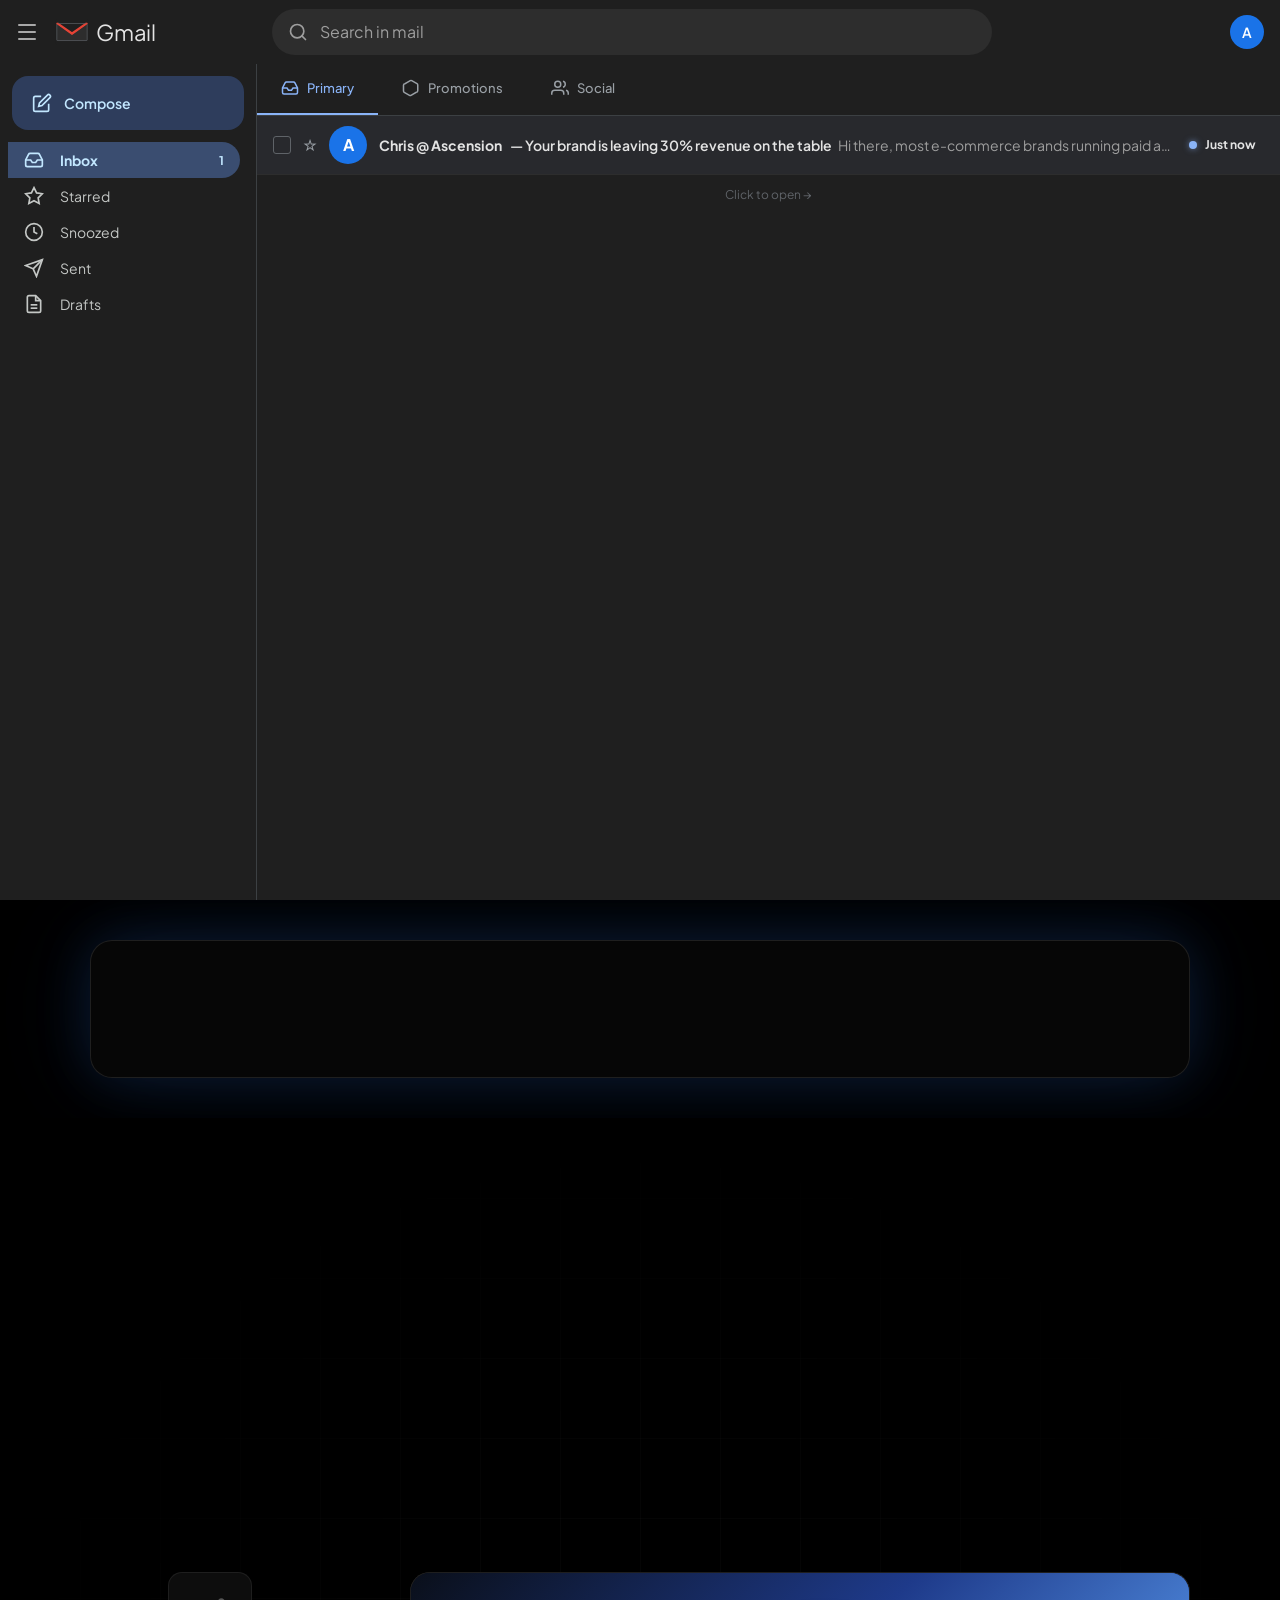
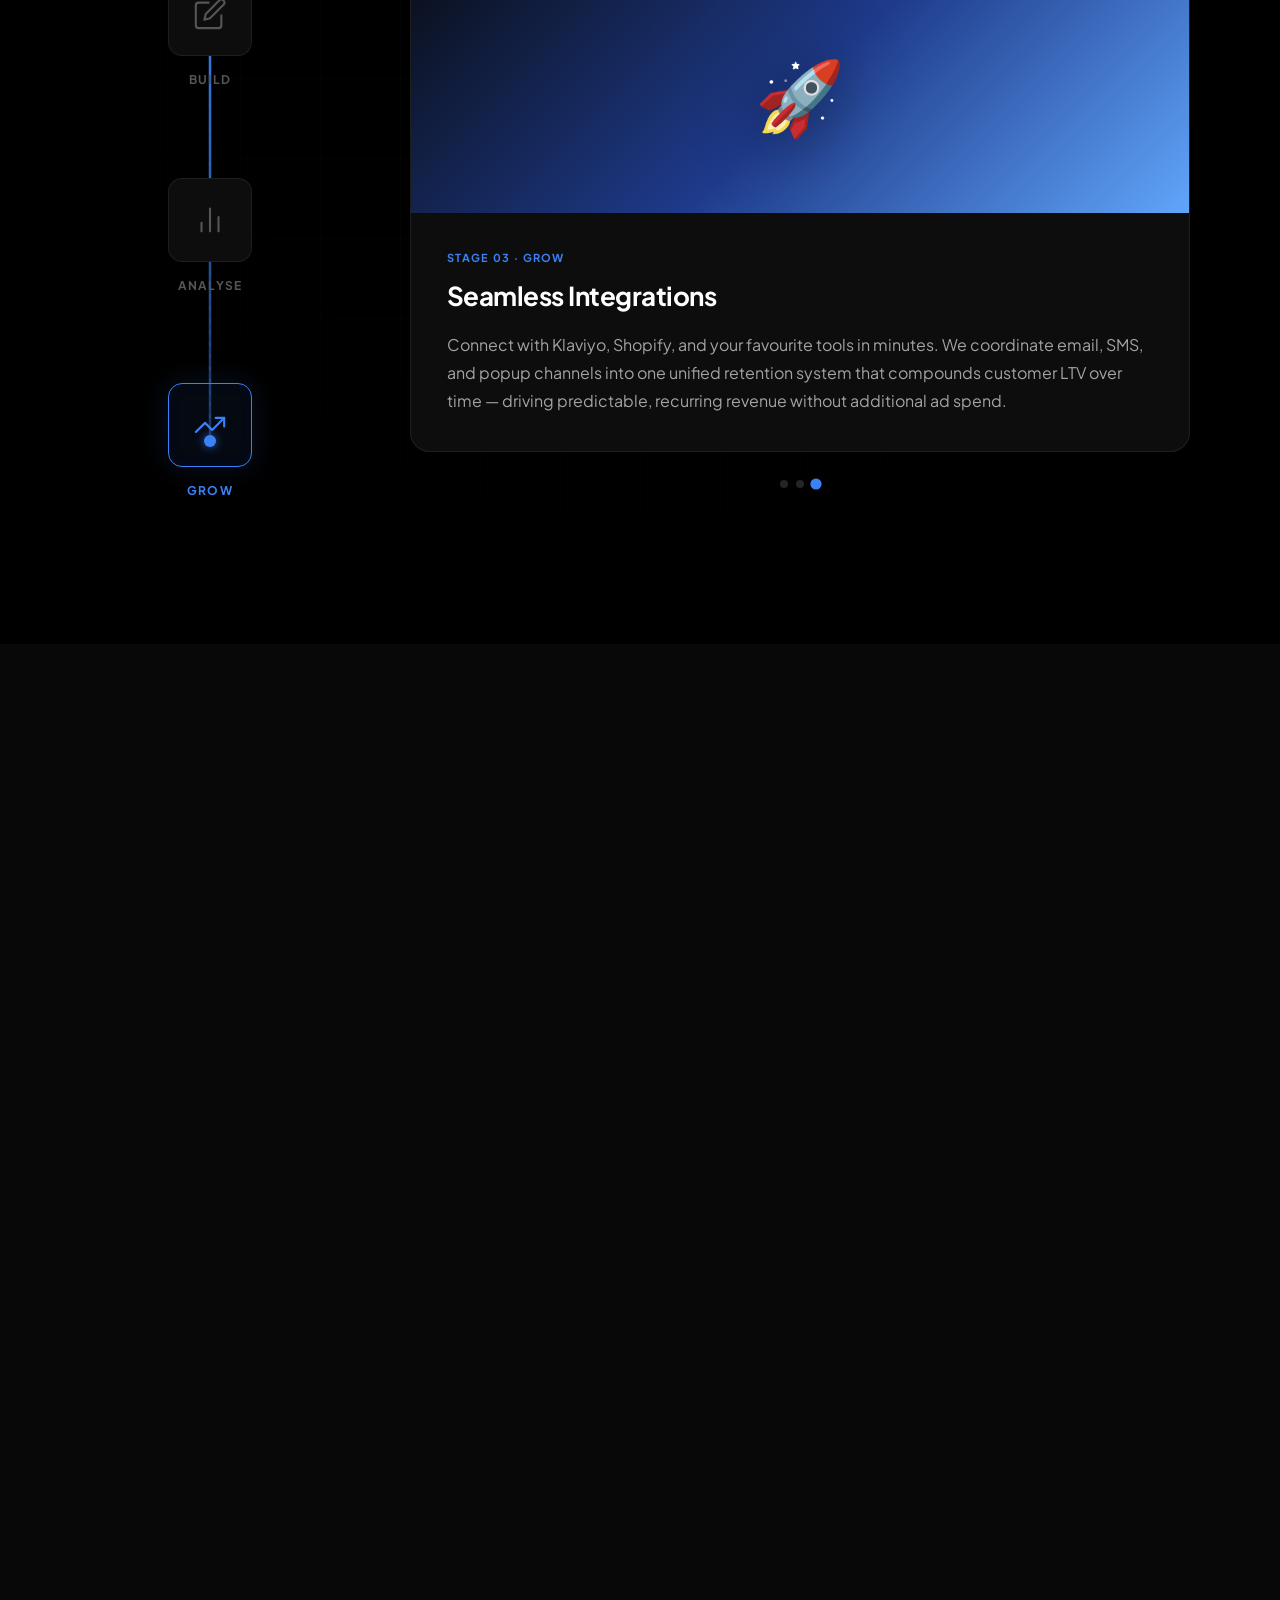
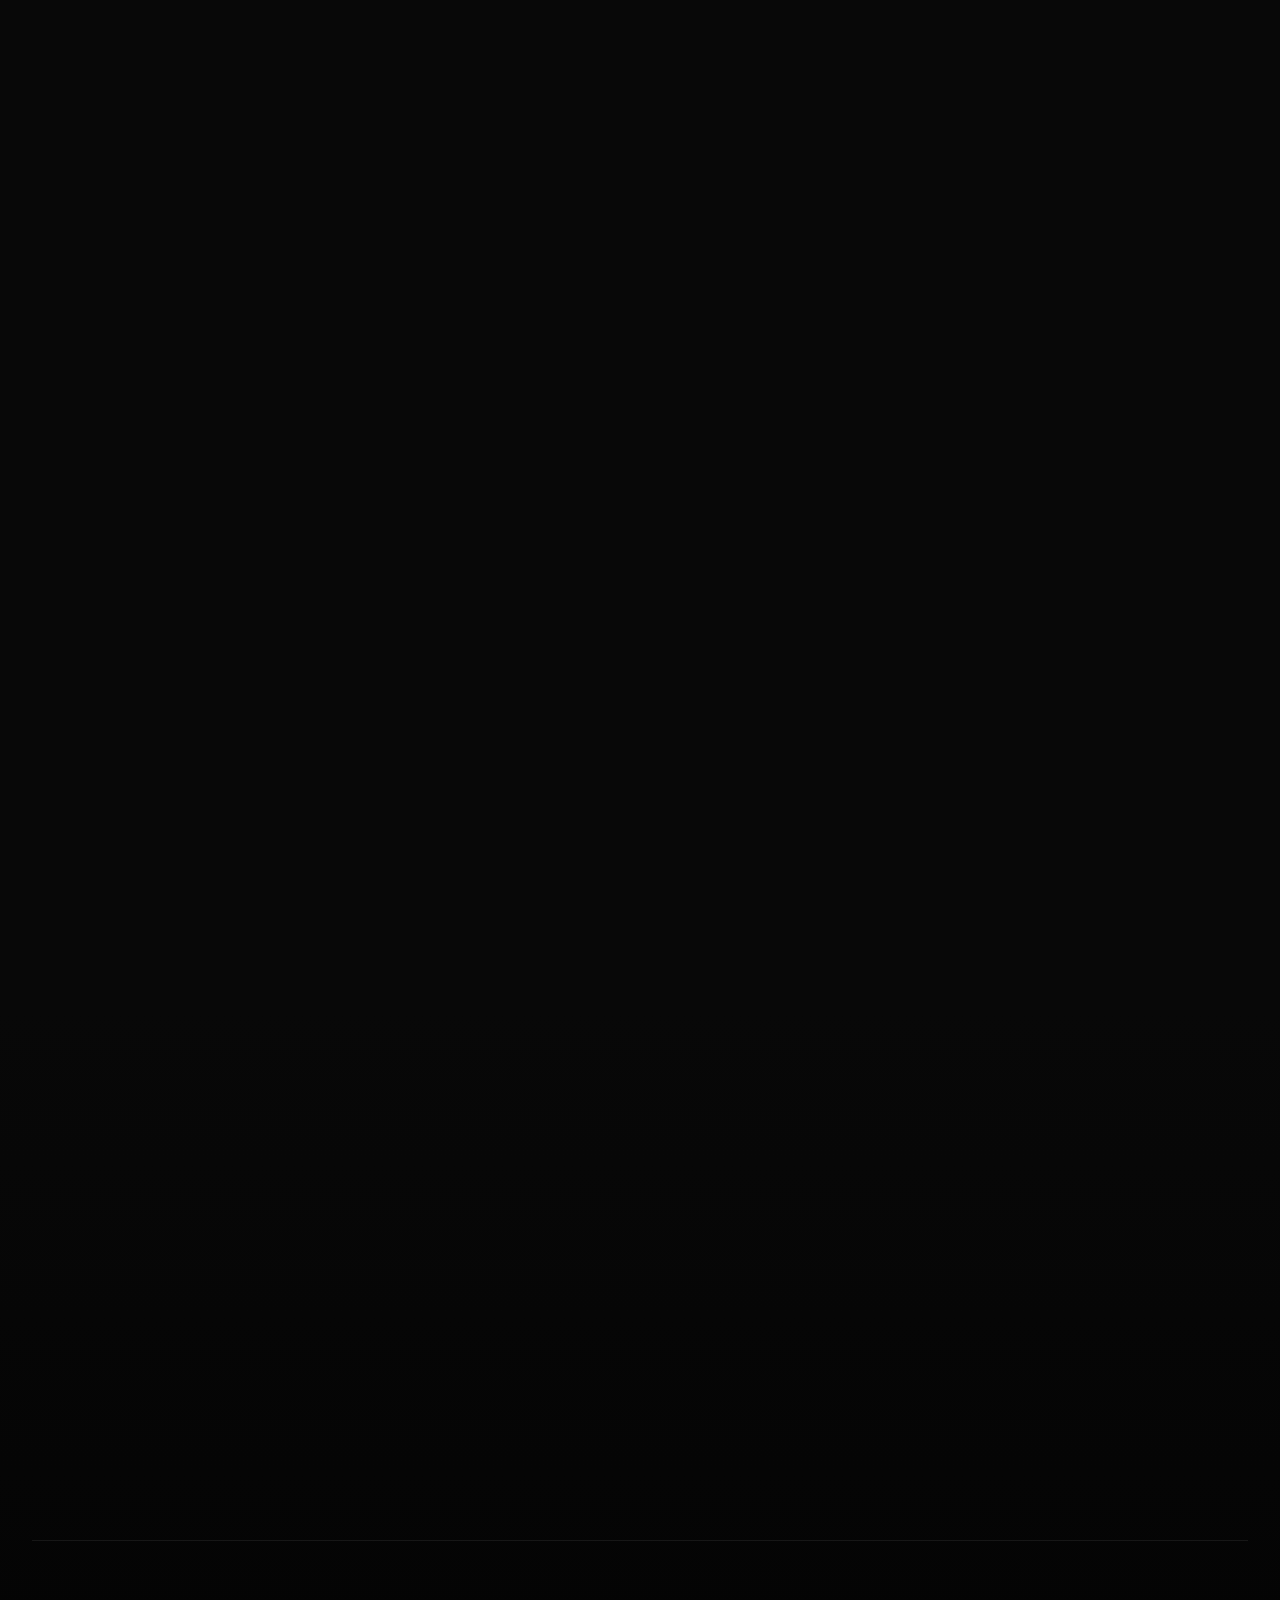
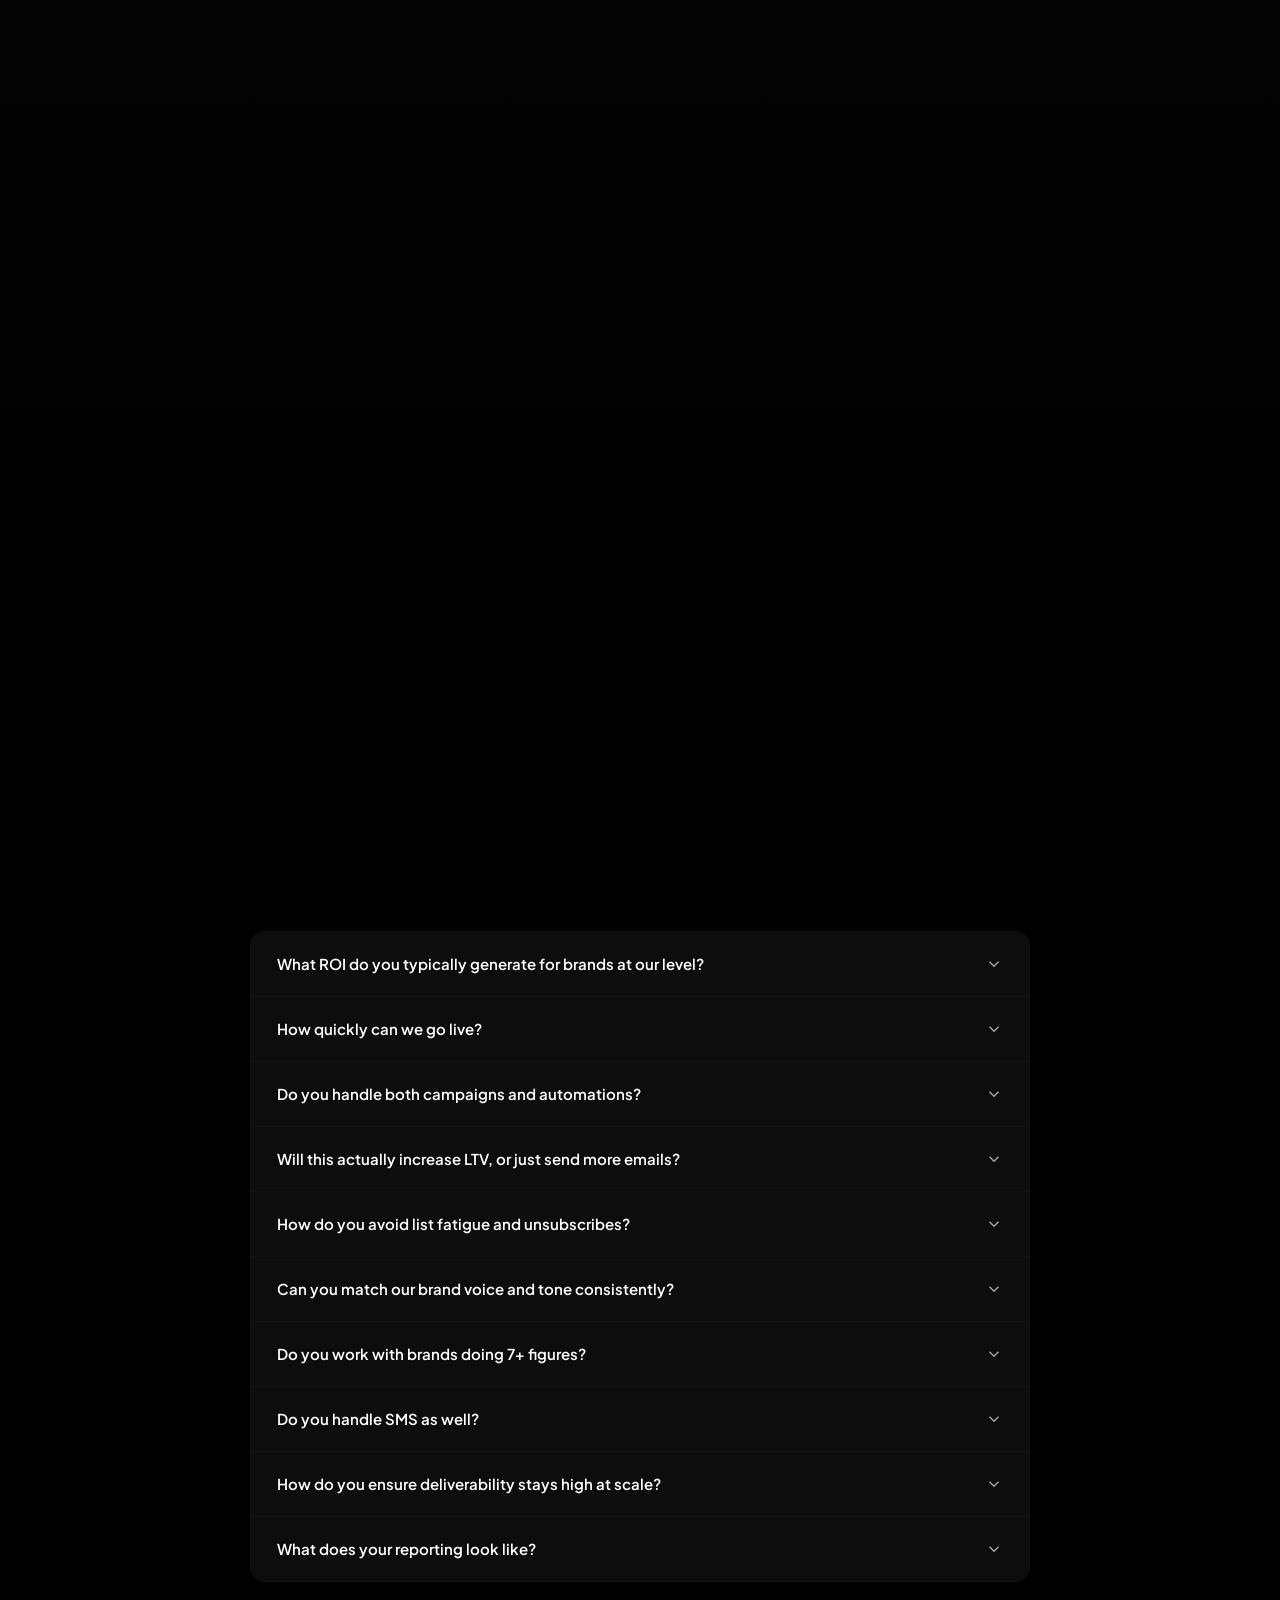
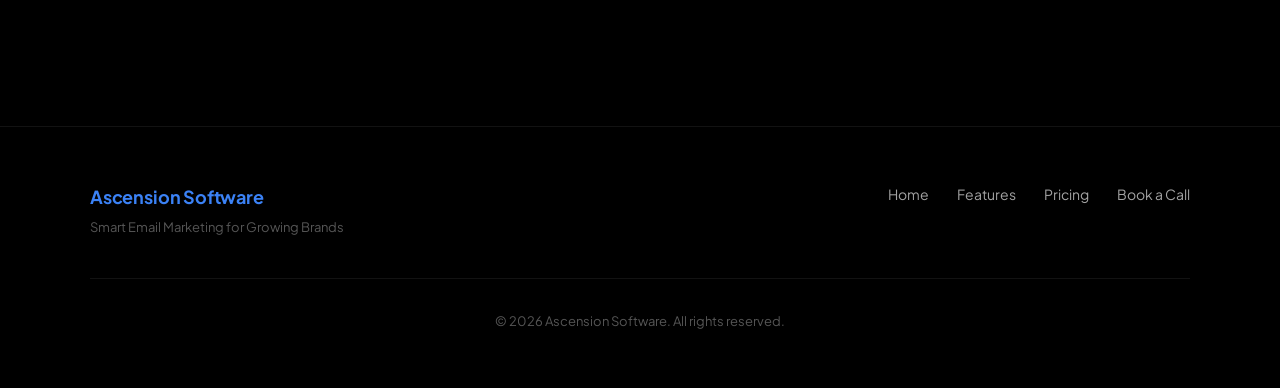
==== index.html @ 70321162 "Intial commit website 1" ====
<!DOCTYPE html>
<html lang="en">
<head>
  <meta charset="UTF-8">
  <meta name="viewport" content="width=device-width, initial-scale=1.0">
  <meta name="description" content="Ascension Software — We build, run, and drive results through custom email retention systems for growing e-commerce brands.">
  <title>Ascension Software | Email Marketing Agency</title>

  <!-- Fonts -->
  <link rel="preconnect" href="https://fonts.googleapis.com">
  <link rel="preconnect" href="https://fonts.gstatic.com" crossorigin>
  <link href="https://fonts.googleapis.com/css2?family=Plus+Jakarta+Sans:wght@400;500;600;700&display=swap" rel="stylesheet">

  <!-- Calendly widget CSS -->
  <link href="https://assets.calendly.com/assets/external/widget.css" rel="stylesheet">

  <!-- Site styles -->
  <link rel="stylesheet" href="styles.css">
</head>

<body>

  <!-- Full-page mouse tracer canvas -->
  <canvas id="tracer-canvas" aria-hidden="true"></canvas>

  <!-- Custom cursor dot -->
  <div class="cursor" id="custom-cursor" aria-hidden="true"></div>

  <!-- Blue flash overlay (outside intro so it persists as intro is removed) -->
  <div id="warp-flash" aria-hidden="true"></div>

  <!-- ============================================================
       INTRO SCREEN — Gmail Dark Mock
       ============================================================ -->
  <div id="intro-screen" role="presentation" aria-hidden="true">
    <div class="gmail-ui">

      <!-- Top bar -->
      <div class="gmail-top">
        <div class="gmail-top__left">
          <div class="gmail-hamburger" aria-hidden="true">
            <span></span><span></span><span></span>
          </div>
          <div class="gmail-logo">
            <!-- Gmail M envelope logo -->
            <svg class="gmail-logo__icon" viewBox="0 0 75 58" fill="none" aria-hidden="true">
              <rect width="75" height="58" rx="4" fill="#1f1f1f"/>
              <path d="M6 10L37.5 32L69 10" stroke="#EA4335" stroke-width="4" stroke-linecap="round"/>
              <rect x="4" y="10" width="67" height="38" rx="2" fill="none" stroke="#5f6368" stroke-width="1.5"/>
              <path d="M4 10L37.5 34L71 10" fill="none"/>
              <path d="M4 10L4 48H71V10L37.5 34L4 10Z" fill="#2d2d2d" stroke="#5f6368" stroke-width="1"/>
              <path d="M4 10L37.5 34L71 10" stroke="#EA4335" stroke-width="3" stroke-linecap="round" stroke-linejoin="round"/>
            </svg>
            <span class="gmail-logo__text">Gmail</span>
          </div>
        </div>

        <div class="gmail-search-bar" aria-hidden="true">
          <div class="gmail-search-bar__icon">
            <svg viewBox="0 0 24 24" aria-hidden="true">
              <circle cx="11" cy="11" r="8"/>
              <path d="m21 21-4.35-4.35"/>
            </svg>
          </div>
          <span class="gmail-search-bar__text">Search in mail</span>
        </div>

        <div class="gmail-top__right">
          <div class="gmail-top__avatar" aria-hidden="true">A</div>
        </div>
      </div>

      <!-- Body -->
      <div class="gmail-body">

        <!-- Sidebar -->
        <aside class="gmail-sidebar" aria-hidden="true">
          <button class="gmail-compose" tabindex="-1">
            <svg viewBox="0 0 24 24" fill="none" stroke="currentColor" stroke-width="2" aria-hidden="true">
              <path d="M11 4H4a2 2 0 0 0-2 2v14a2 2 0 0 0 2 2h14a2 2 0 0 0 2-2v-7"/>
              <path d="M18.5 2.5a2.121 2.121 0 0 1 3 3L12 15l-4 1 1-4z"/>
            </svg>
            Compose
          </button>
          <nav class="gmail-nav" aria-hidden="true">
            <a class="gmail-nav__link is-active" tabindex="-1">
              <svg viewBox="0 0 24 24" fill="none" stroke="currentColor" stroke-width="2" aria-hidden="true">
                <polyline points="22 12 16 12 14 15 10 15 8 12 2 12"/>
                <path d="M5.45 5.11L2 12v6a2 2 0 0 0 2 2h16a2 2 0 0 0 2-2v-6l-3.45-6.89A2 2 0 0 0 16.76 4H7.24a2 2 0 0 0-1.79 1.11z"/>
              </svg>
              Inbox
              <span class="gmail-nav__badge" id="gmail-badge"></span>
            </a>
            <a class="gmail-nav__link" tabindex="-1">
              <svg viewBox="0 0 24 24" fill="none" stroke="currentColor" stroke-width="2" aria-hidden="true">
                <polygon points="12 2 15.09 8.26 22 9.27 17 14.14 18.18 21.02 12 17.77 5.82 21.02 7 14.14 2 9.27 8.91 8.26 12 2"/>
              </svg>
              Starred
            </a>
            <a class="gmail-nav__link" tabindex="-1">
              <svg viewBox="0 0 24 24" fill="none" stroke="currentColor" stroke-width="2" aria-hidden="true">
                <circle cx="12" cy="12" r="10"/>
                <polyline points="12 6 12 12 16 14"/>
              </svg>
              Snoozed
            </a>
            <a class="gmail-nav__link" tabindex="-1">
              <svg viewBox="0 0 24 24" fill="none" stroke="currentColor" stroke-width="2" aria-hidden="true">
                <line x1="22" y1="2" x2="11" y2="13"/>
                <polygon points="22 2 15 22 11 13 2 9 22 2"/>
              </svg>
              Sent
            </a>
            <a class="gmail-nav__link" tabindex="-1">
              <svg viewBox="0 0 24 24" fill="none" stroke="currentColor" stroke-width="2" aria-hidden="true">
                <path d="M14 2H6a2 2 0 0 0-2 2v16a2 2 0 0 0 2 2h12a2 2 0 0 0 2-2V8z"/>
                <polyline points="14 2 14 8 20 8"/>
                <line x1="16" y1="13" x2="8" y2="13"/>
                <line x1="16" y1="17" x2="8" y2="17"/>
              </svg>
              Drafts
            </a>
          </nav>
        </aside>

        <!-- Main inbox area -->
        <div class="gmail-main">

          <!-- Tabs -->
          <div class="gmail-tab-bar" aria-hidden="true">
            <button class="gmail-tab-btn is-active" tabindex="-1">
              <svg viewBox="0 0 24 24" fill="none" stroke="currentColor" stroke-width="2" aria-hidden="true">
                <polyline points="22 12 16 12 14 15 10 15 8 12 2 12"/>
                <path d="M5.45 5.11L2 12v6a2 2 0 0 0 2 2h16a2 2 0 0 0 2-2v-6l-3.45-6.89A2 2 0 0 0 16.76 4H7.24a2 2 0 0 0-1.79 1.11z"/>
              </svg>
              <span>Primary</span>
            </button>
            <button class="gmail-tab-btn" tabindex="-1">
              <svg viewBox="0 0 24 24" fill="none" stroke="currentColor" stroke-width="2" aria-hidden="true">
                <path d="M21 16V8a2 2 0 0 0-1-1.73l-7-4a2 2 0 0 0-2 0l-7 4A2 2 0 0 0 2 8v8a2 2 0 0 0 1 1.73l7 4a2 2 0 0 0 2 0l7-4A2 2 0 0 0 21 16z"/>
              </svg>
              <span>Promotions</span>
            </button>
            <button class="gmail-tab-btn" tabindex="-1">
              <svg viewBox="0 0 24 24" fill="none" stroke="currentColor" stroke-width="2" aria-hidden="true">
                <path d="M17 21v-2a4 4 0 0 0-4-4H5a4 4 0 0 0-4 4v2"/>
                <circle cx="9" cy="7" r="4"/>
                <path d="M23 21v-2a4 4 0 0 0-3-3.87"/>
                <path d="M16 3.13a4 4 0 0 1 0 7.75"/>
              </svg>
              <span>Social</span>
            </button>
          </div>

          <!-- Inbox content -->
          <div class="gmail-inbox">

            <!-- Empty state (shown first) -->
            <div class="gmail-empty" id="gmail-empty" aria-live="polite">
              <svg class="gmail-empty__icon" viewBox="0 0 100 80" fill="none" aria-hidden="true">
                <rect x="8" y="22" width="84" height="52" rx="5" fill="#2d2d2d" stroke="#444" stroke-width="1.5"/>
                <path d="M8 30 L50 54 L92 30" stroke="#444" stroke-width="1.5"/>
                <circle cx="78" cy="18" r="14" fill="#1a3a6c"/>
                <path d="M72 18 L77 23 L86 12" stroke="#60a5fa" stroke-width="2.5" stroke-linecap="round" stroke-linejoin="round"/>
              </svg>
              <p class="gmail-empty__title">Your Primary tab is empty</p>
              <p class="gmail-empty__sub">Emails will appear here as they arrive.</p>
            </div>

            <!-- Email rows injected by JS -->
            <div class="gmail-email-list" id="gmail-email-list"></div>

          </div>
        </div>
      </div>
    </div>

    <!-- Warp streaks canvas (inside intro, z-indexed above Gmail UI) -->
    <canvas id="warp-canvas" aria-hidden="true"></canvas>
  </div>

  <!-- ============================================================
       HEADER
       ============================================================ -->
  <header class="site-header" id="site-header">
    <a href="#hero" class="site-header__logo" aria-label="Ascension Software — home">
      Ascension Software
    </a>

    <nav class="site-header__nav" aria-label="Primary navigation">
      <a class="site-header__link" href="#hero">Home</a>
      <a class="site-header__link" href="#features">Features</a>
      <a class="site-header__link" href="#pricing">Pricing</a>
      <a class="site-header__link" href="#contact">Contact</a>
    </nav>

    <a class="btn btn--primary site-header__cta" href="#book">Book a Call</a>

    <button
      class="site-header__burger"
      id="menu-toggle"
      aria-label="Toggle navigation menu"
      aria-expanded="false"
      aria-controls="mobile-nav"
    >
      <span></span>
      <span></span>
      <span></span>
    </button>
  </header>

  <!-- Mobile navigation drawer -->
  <nav class="mobile-nav" id="mobile-nav" aria-hidden="true" aria-label="Mobile navigation">
    <a class="mobile-nav__link" href="#hero">Home</a>
    <a class="mobile-nav__link" href="#features">Features</a>
    <a class="mobile-nav__link" href="#pricing">Pricing</a>
    <a class="mobile-nav__link" href="#contact">Contact</a>
    <a class="btn btn--primary" href="#book" style="text-align:center;">Book a Call</a>
  </nav>

  <main>

    <!-- ============================================================
         HERO
         ============================================================ -->
    <section class="hero" id="hero">

      <!-- Orbital rings background -->
      <div class="hero-rings" aria-hidden="true">
        <div class="hr hr-1"><span class="hr-dot"></span><span class="hr-dot hr-dot--b"></span></div>
        <div class="hr hr-2"><span class="hr-dot"></span></div>
        <div class="hr hr-3"><span class="hr-dot"></span><span class="hr-dot hr-dot--b"></span><span class="hr-dot hr-dot--c"></span></div>
        <div class="hr hr-4"><span class="hr-dot hr-dot--b"></span></div>
        <div class="hr hr-5"></div>
        <div class="hr hr-6"></div>
        <div class="hr-pulse"></div>
      </div>

      <div class="hero__content reveal">

        <!-- Social proof row -->
        <div class="hero__subhead-row">
          <div class="hero__stars" aria-label="5 stars">★★★★★</div>
          <p class="hero__quote">"The next generation of email retention systems."</p>
        </div>

        <!-- Headline -->
        <h1 class="hero__title">
          Scale Your Email Marketing
          <br>
          <span class="hero__accent">To New Heights</span>
        </h1>

        <!-- Subtext -->
        <p class="hero__body">
          We build, run, and drive results through custom built retention systems —
          designed for brands serious about compounding growth.
        </p>

        <!-- Stat chips -->
        <div class="hero__chips">
          <div class="hero__chip">20+ Brands Served</div>
          <div class="hero__chip">11.2x Avg. ROI</div>
          <div class="hero__chip">30% Avg. Revenue Lift</div>
        </div>

        <!-- CTAs -->
        <div class="hero__actions">
          <a class="btn btn--primary" href="#book">Book a Free Call</a>
          <a class="btn btn--ghost" href="#pricing">Explore Pricing</a>
        </div>

      </div>
    </section>

    <!-- ============================================================
         STATS BANNER
         ============================================================ -->
    <section class="stats-banner" aria-label="Key statistics">
      <div class="stats-banner__inner">

        <div class="stats-banner__item reveal" data-delay="1">
          <span class="stats-banner__value">$2M+</span>
          <span class="stats-banner__label">Revenue Generated</span>
        </div>

        <div class="stats-banner__item reveal" data-delay="2">
          <span class="stats-banner__value">20+</span>
          <span class="stats-banner__label">E-commerce Brands</span>
        </div>

        <div class="stats-banner__item reveal" data-delay="3">
          <span class="stats-banner__value">30%</span>
          <span class="stats-banner__label">Avg. Revenue Lift</span>
        </div>

        <div class="stats-banner__item reveal" data-delay="4">
          <span class="stats-banner__value">14 Days</span>
          <span class="stats-banner__label">To Go Live</span>
        </div>

      </div>
    </section>

    <!-- ============================================================
         3-STAGE SYSTEM
         ============================================================ -->
    <section class="flow-visual" id="features">
      <!-- Subtle bg grid -->
      <div class="flow-visual__bg-grid" aria-hidden="true"></div>

      <!-- Section header -->
      <div class="flow-visual__header reveal">
        <p class="eyebrow">How It Works</p>
        <h2 class="section-title">Our 3-Stage Retention System</h2>
        <p class="section-sub">
          A complete, done-for-you retention engine — built, managed, and optimised
          specifically for your brand.
        </p>
      </div>

      <!-- Main layout: animation column + detail cards -->
      <div class="flow-visual__layout">

        <!-- Left: boxes connected by canvas line -->
        <div class="flow-visual__animation" id="flow-animation">
          <canvas id="flow-canvas" aria-hidden="true"></canvas>

          <div class="flow-visual__boxes">

            <div class="component-box is-active" id="flow-box-0" data-stage="0" role="button" tabindex="0" aria-label="Stage 1: Build">
              <div class="component-box__icon">
                <!-- Automated / pencil icon -->
                <svg viewBox="0 0 24 24" fill="none" stroke="currentColor" stroke-linecap="round" stroke-linejoin="round" aria-hidden="true">
                  <path d="M11 4H4a2 2 0 0 0-2 2v14a2 2 0 0 0 2 2h14a2 2 0 0 0 2-2v-7"/>
                  <path d="M18.5 2.5a2.121 2.121 0 0 1 3 3L12 15l-4 1 1-4 9.5-9.5z"/>
                </svg>
              </div>
              <div class="component-box__label">Build</div>
            </div>

            <div class="component-box" id="flow-box-1" data-stage="1" role="button" tabindex="0" aria-label="Stage 2: Analyse">
              <div class="component-box__icon">
                <!-- Analytics / bar chart icon -->
                <svg viewBox="0 0 24 24" fill="none" stroke="currentColor" stroke-linecap="round" stroke-linejoin="round" aria-hidden="true">
                  <line x1="18" y1="20" x2="18" y2="10"/>
                  <line x1="12" y1="20" x2="12" y2="4"/>
                  <line x1="6"  y1="20" x2="6"  y2="14"/>
                  <rect x="4" y="2" width="16" height="20" rx="0" opacity="0"/>
                </svg>
              </div>
              <div class="component-box__label">Analyse</div>
            </div>

            <div class="component-box" id="flow-box-2" data-stage="2" role="button" tabindex="0" aria-label="Stage 3: Grow">
              <div class="component-box__icon">
                <!-- Growth / trending up icon -->
                <svg viewBox="0 0 24 24" fill="none" stroke="currentColor" stroke-linecap="round" stroke-linejoin="round" aria-hidden="true">
                  <polyline points="22 7 13.5 15.5 8.5 10.5 2 17"/>
                  <polyline points="16 7 22 7 22 13"/>
                </svg>
              </div>
              <div class="component-box__label">Grow</div>
            </div>

          </div>
        </div>

        <!-- Right: detail cards -->
        <div class="flow-detail-list" id="flow-detail-list">

          <!-- Stage 01 — Automated Campaigns -->
          <article
            class="flow-detail-card flow-detail-card--0 is-active"
            data-stage="0"
            aria-label="Stage 01: Build — Automated Campaigns"
          >
            <div class="flow-detail-card__cover" style="background: linear-gradient(135deg, #060d1f 0%, #1e40af 50%, #3b82f6 100%);">
              <div class="flow-detail-card__icon-large" aria-hidden="true">⏰</div>
            </div>
            <div class="flow-detail-card__meta">
              <p class="flow-detail-card__subtitle">Stage 01 · Build</p>
              <h3 class="flow-detail-card__title">Automated Campaigns</h3>
              <p class="flow-detail-card__body">
                Save time with smart scheduling and personalised email flows. We build your
                complete retention engine from the ground up — welcome sequences, abandoned
                cart, post-purchase, win-back, and more — all tailored to your brand and
                your customers' behaviour.
              </p>
            </div>
          </article>

          <!-- Stage 02 — Real-Time Analytics -->
          <article
            class="flow-detail-card flow-detail-card--1"
            data-stage="1"
            aria-label="Stage 02: Analyse — Real-Time Analytics"
          >
            <div class="flow-detail-card__cover" style="background: linear-gradient(135deg, #0a0f20 0%, #3b82f6 100%);">
              <div class="flow-detail-card__icon-large" aria-hidden="true">📊</div>
            </div>
            <div class="flow-detail-card__meta">
              <p class="flow-detail-card__subtitle">Stage 02 · Analyse</p>
              <h3 class="flow-detail-card__title">Real-Time Analytics</h3>
              <p class="flow-detail-card__body">
                Track performance instantly and make data-driven decisions. Our advanced
                reporting surfaces cohort lift, campaign vs. flow revenue split, revenue
                per recipient, and deliverability health — so you always know exactly
                what's working and why.
              </p>
            </div>
          </article>

          <!-- Stage 03 — Seamless Integrations -->
          <article
            class="flow-detail-card flow-detail-card--2"
            data-stage="2"
            aria-label="Stage 03: Grow — Seamless Integrations"
          >
            <div class="flow-detail-card__cover" style="background: linear-gradient(135deg, #0a0f1a 0%, #1e3a8a 50%, #60a5fa 100%);">
              <div class="flow-detail-card__icon-large" aria-hidden="true">🚀</div>
            </div>
            <div class="flow-detail-card__meta">
              <p class="flow-detail-card__subtitle">Stage 03 · Grow</p>
              <h3 class="flow-detail-card__title">Seamless Integrations</h3>
              <p class="flow-detail-card__body">
                Connect with Klaviyo, Shopify, and your favourite tools in minutes. We
                coordinate email, SMS, and popup channels into one unified retention system
                that compounds customer LTV over time — driving predictable, recurring
                revenue without additional ad spend.
              </p>
            </div>
          </article>

          <!-- Stage nav dots -->
          <div class="flow-stage-dots" role="tablist" aria-label="Stage navigation">
            <button class="flow-stage-dot is-active" data-stage="0" role="tab" aria-label="Go to Stage 1: Build" aria-selected="true"></button>
            <button class="flow-stage-dot"           data-stage="1" role="tab" aria-label="Go to Stage 2: Analyse" aria-selected="false"></button>
            <button class="flow-stage-dot"           data-stage="2" role="tab" aria-label="Go to Stage 3: Grow" aria-selected="false"></button>
          </div>

        </div>
      </div>
    </section>

    <!-- ============================================================
         PRICING
         ============================================================ -->
    <section class="pricing-section" id="pricing">

      <div class="pricing-section__header reveal">
        <p class="eyebrow">Pricing Plans</p>
        <h2 class="section-title">Choose Your Growth Path</h2>
        <p class="section-sub">Scalable retention solutions designed for brands at every stage</p>
      </div>

      <div class="pricing-table">

        <!-- ---- CORE ---- -->
        <div class="pricing-card reveal" data-delay="1">
          <h3 class="plan-name">Ascension Core</h3>
          <p class="plan-desc">Perfect for small businesses getting started with email marketing</p>

          <div class="plan-price">
            <div class="plan-price__context">For brands over:</div>
            <div class="plan-price__value">$20k<span class="plan-price__period">/month</span></div>
          </div>

          <ul class="feature-list">
            <li><span class="feature-name">Active Flows</span>        <span class="feature-value feature-value--yes">4</span></li>
            <li><span class="feature-name">Campaigns</span>           <span class="feature-value">8 p/m</span></li>
            <li><span class="feature-name">Segmentation</span>        <span class="feature-value">Basic</span></li>
            <li><span class="feature-name">A/B Testing</span>         <span class="feature-value feature-value--no">✕</span></li>
            <li><span class="feature-name">Reporting</span>           <span class="feature-value">Standard</span></li>
            <li><span class="feature-name">Strategy</span>            <span class="feature-value">Monthly</span></li>
            <li><span class="feature-name">Popup Testing</span>       <span class="feature-value">1 active</span></li>
            <li><span class="feature-name">SMS</span>                 <span class="feature-value feature-value--no">✕</span></li>
            <li><span class="feature-name">Performance Guarantee</span><span class="feature-value feature-value--no">✕</span></li>
          </ul>

          <a class="cta-button" href="#book">Book a Call</a>
        </div>

        <!-- ---- SCALE (featured) ---- -->
        <div class="pricing-card pricing-card--featured reveal" data-delay="2">
          <div class="pricing-card__badge">MOST POPULAR</div>
          <h3 class="plan-name">Ascension Scale</h3>
          <p class="plan-desc">Advanced features for growing businesses ready to scale</p>

          <div class="plan-price">
            <div class="plan-price__context">For brands over:</div>
            <div class="plan-price__value">$50k<span class="plan-price__period">/month</span></div>
          </div>

          <ul class="feature-list">
            <li><span class="feature-name">Active Flows</span>        <span class="feature-value feature-value--yes">8</span></li>
            <li><span class="feature-name">Campaigns</span>           <span class="feature-value">12 p/m</span></li>
            <li><span class="feature-name">Segmentation</span>        <span class="feature-value">Advanced</span></li>
            <li><span class="feature-name">A/B Testing</span>         <span class="feature-value feature-value--yes">✓</span></li>
            <li><span class="feature-name">Reporting</span>           <span class="feature-value">Advanced</span></li>
            <li><span class="feature-name">Strategy</span>            <span class="feature-value">Bi-weekly</span></li>
            <li><span class="feature-name">Popup Testing</span>       <span class="feature-value">3 active</span></li>
            <li><span class="feature-name">SMS</span>                 <span class="feature-value feature-value--yes">✓</span></li>
            <li><span class="feature-name">Performance Guarantee</span><span class="feature-value feature-value--yes">✓</span></li>
          </ul>

          <a class="cta-button" href="#book">Book a Call</a>
        </div>

        <!-- ---- ELITE ---- -->
        <div class="pricing-card reveal" data-delay="3">
          <h3 class="plan-name">Ascension Elite</h3>
          <p class="plan-desc">Enterprise solution with custom features and dedicated support</p>

          <div class="plan-price">
            <div class="plan-price__context">For brands over:</div>
            <div class="plan-price__value">$200k<span class="plan-price__period">/month</span></div>
          </div>

          <ul class="feature-list">
            <li><span class="feature-name">Active Flows</span>        <span class="feature-value feature-value--yes">Unlimited</span></li>
            <li><span class="feature-name">Campaigns</span>           <span class="feature-value">Unlimited</span></li>
            <li><span class="feature-name">Segmentation</span>        <span class="feature-value">Custom</span></li>
            <li><span class="feature-name">A/B Testing</span>         <span class="feature-value feature-value--yes">✓</span></li>
            <li><span class="feature-name">Reporting</span>           <span class="feature-value">Custom</span></li>
            <li><span class="feature-name">Strategy</span>            <span class="feature-value">Weekly</span></li>
            <li><span class="feature-name">Popup Testing</span>       <span class="feature-value feature-value--yes">Unlimited</span></li>
            <li><span class="feature-name">SMS</span>                 <span class="feature-value feature-value--yes">✓</span></li>
            <li><span class="feature-name">Performance Guarantee</span><span class="feature-value feature-value--yes">✓</span></li>
          </ul>

          <a class="cta-button cta-button--ghost" href="#book">Book a Call</a>
        </div>

      </div>
    </section>

    <!-- ============================================================
         RESULTS
         ============================================================ -->
    <section class="results" id="results">
      <div class="results__inner">

        <div class="results__copy reveal">
          <p class="eyebrow">Results</p>
          <h2 class="section-title">30%+ avg. revenue driven by our systems</h2>
          <p class="results__body">
            Ascension builds retention engines that compound LTV — no extra paid spend
            required. We track contribution by cohort, campaign, and channel to prove lift
            and keep your monthly revenue predictable and growing.
          </p>
        </div>

        <div class="results__stats">
          <div class="results__stat reveal" data-delay="1">
            <div class="results__stat-value">11.2x</div>
            <div class="results__stat-label">Average client ROI</div>
          </div>
          <div class="results__stat reveal" data-delay="2">
            <div class="results__stat-value">30%+</div>
            <div class="results__stat-label">Avg. retention revenue contribution</div>
          </div>
          <div class="results__stat reveal" data-delay="3">
            <div class="results__stat-value">90 days</div>
            <div class="results__stat-label">To unlock compounding lift</div>
          </div>
        </div>

      </div>
    </section>

    <!-- ============================================================
         CTA + CALENDLY
         ============================================================ -->
    <section class="cta-section" id="book">
      <div class="cta-section__inner reveal">
        <p class="eyebrow">Get Started</p>
        <h2 class="section-title">Ready to Grow Your Email Revenue?</h2>
        <p class="cta-section__body">
          Book a free strategy call — no commitment, just results. We'll audit your
          current email program and show you exactly how much revenue you're leaving on the table.
        </p>
        <div class="cta-section__actions">
          <a class="btn btn--primary" href="https://calendly.com/chris-ascensionsoftware/30min" target="_blank" rel="noopener noreferrer">
            Book a Free Call
          </a>
          <a class="btn btn--ghost" href="#pricing">View Pricing</a>
        </div>
      </div>

      <!-- Calendly inline widget -->
      <div class="calendly-wrapper">
        <div
          class="calendly-inline-widget"
          data-url="https://calendly.com/chris-ascensionsoftware/30min"
          style="min-width:320px;height:700px;"
        ></div>
      </div>
    </section>

    <!-- ============================================================
         FAQ
         ============================================================ -->
    <section class="faq-section" id="contact">
      <div class="faq-container">

        <div class="faq-header reveal">
          <p class="eyebrow">FAQ</p>
          <h2 class="section-title">Frequently Asked Questions</h2>
        </div>

        <!-- FAQ items are injected by script.js -->
        <div class="faq-list" id="faq-list" role="list"></div>

      </div>
    </section>

  </main>

  <!-- ============================================================
       FOOTER
       ============================================================ -->
  <footer class="site-footer">
    <div class="site-footer__inner">

      <div class="site-footer__brand">
        <span class="site-footer__logo">Ascension Software</span>
        <p class="site-footer__tagline">Smart Email Marketing for Growing Brands</p>
      </div>

      <nav class="site-footer__nav" aria-label="Footer navigation">
        <a href="#hero">Home</a>
        <a href="#features">Features</a>
        <a href="#pricing">Pricing</a>
        <a href="#book">Book a Call</a>
      </nav>

      <p class="site-footer__copy">
        © <span id="year"></span> Ascension Software. All rights reserved.
      </p>

    </div>
  </footer>

  <!-- Calendly widget JS -->
  <script src="https://assets.calendly.com/assets/external/widget.js" async></script>

  <!-- Site JS -->
  <script src="script.js"></script>

</body>
</html>
---- styles.css ----
/* =====================================================
   ASCENSION SOFTWARE — styles.css
   ===================================================== */

/* --- Design Tokens --- */
:root {
  --bg:            #000000;
  --bg-2:          #080808;
  --bg-card:       #0d0d0d;
  --border:        rgba(255, 255, 255, 0.07);
  --border-strong: rgba(255, 255, 255, 0.14);
  --text:          #ffffff;
  --text-muted:    #a3a3a3;
  --text-dim:      #555555;
  --green:         #3b82f6;
  --green-hover:   #60a5fa;
  --green-glow:    rgba(59, 130, 246, 0.15);
  --green-glow-lg: rgba(59, 130, 246, 0.28);
  --font:          'Plus Jakarta Sans', sans-serif;
  --radius-sm:     8px;
  --radius-md:     14px;
  --radius-lg:     20px;
  --ease:          cubic-bezier(0.4, 0, 0.2, 1);
  --header-h:      72px;
}

/* --- Reset --- */
*, *::before, *::after { box-sizing: border-box; margin: 0; padding: 0; }
html { scroll-behavior: smooth; -webkit-text-size-adjust: 100%; }
body {
  font-family: var(--font);
  background: var(--bg);
  color: var(--text);
  line-height: 1.6;
  overflow-x: hidden;
  -webkit-font-smoothing: antialiased;
}
img { display: block; max-width: 100%; }
a { color: inherit; text-decoration: none; }
button { cursor: pointer; border: none; background: none; font: inherit; color: inherit; }

/* =====================================================
   CURSOR + TRACER
   ===================================================== */
body.has-custom-cursor,
body.has-custom-cursor a,
body.has-custom-cursor button { cursor: none; }

.cursor {
  position: fixed;
  top: 0; left: 0;
  width: 10px; height: 10px;
  border-radius: 50%;
  background: #fff;
  pointer-events: none;
  z-index: 9999;
  opacity: 0;
  transition: opacity 0.3s, width 0.25s var(--ease), height 0.25s var(--ease), background 0.25s;
  mix-blend-mode: difference;
  will-change: transform;
}
.cursor.is-visible   { opacity: 1; }
.cursor.is-hovering  { width: 36px; height: 36px; background: var(--green); mix-blend-mode: normal; }

#tracer-canvas {
  position: fixed;
  inset: 0;
  width: 100%; height: 100%;
  pointer-events: none;
  z-index: 500; /* below intro screen (z-index 1000) */
}

/* =====================================================
   SCROLL REVEAL
   ===================================================== */
.reveal {
  opacity: 0;
  transform: translateY(28px);
  transition: opacity 0.75s var(--ease), transform 0.75s var(--ease);
}
.reveal.is-visible { opacity: 1; transform: none; }

/* Stagger helpers */
.reveal[data-delay="1"] { transition-delay: 0.1s; }
.reveal[data-delay="2"] { transition-delay: 0.2s; }
.reveal[data-delay="3"] { transition-delay: 0.3s; }
.reveal[data-delay="4"] { transition-delay: 0.4s; }

/* =====================================================
   UTILITIES
   ===================================================== */
.eyebrow {
  display: inline-block;
  font-size: 0.6875rem;
  font-weight: 700;
  letter-spacing: 0.14em;
  text-transform: uppercase;
  color: var(--green);
  margin-bottom: 0.875rem;
}

.section-title {
  font-size: clamp(1.875rem, 4vw, 2.875rem);
  font-weight: 700;
  line-height: 1.12;
  letter-spacing: -0.025em;
  margin-bottom: 1rem;
}

.section-sub {
  font-size: 1.0625rem;
  color: var(--text-muted);
  line-height: 1.7;
  max-width: 520px;
}

/* =====================================================
   BUTTONS
   ===================================================== */
.btn {
  display: inline-flex;
  align-items: center;
  gap: 0.5rem;
  padding: 0.75rem 1.625rem;
  border-radius: var(--radius-sm);
  font-size: 0.9375rem;
  font-weight: 600;
  white-space: nowrap;
  transition: background 0.2s, color 0.2s, border-color 0.2s, box-shadow 0.2s, transform 0.15s;
}
.btn:active { transform: scale(0.975); }

.btn--primary {
  background: var(--green);
  color: #fff;
}
.btn--primary:hover {
  background: var(--green-hover);
  box-shadow: 0 0 28px var(--green-glow-lg);
}

.btn--ghost {
  border: 1.5px solid var(--border-strong);
  color: var(--text);
}
.btn--ghost:hover {
  border-color: var(--green);
  color: var(--green);
}

/* =====================================================
   HEADER
   ===================================================== */
.site-header {
  position: sticky;
  top: 0;
  z-index: 200;
  display: flex;
  align-items: center;
  justify-content: space-between;
  gap: 1rem;
  padding: 0 2.5rem;
  height: var(--header-h);
  background: rgba(0, 0, 0, 0.82);
  backdrop-filter: blur(16px);
  -webkit-backdrop-filter: blur(16px);
  border-bottom: 1px solid var(--border);
  transition: border-color 0.3s, background 0.3s;
}
.site-header.is-scrolled {
  border-bottom-color: var(--border-strong);
  background: rgba(0, 0, 0, 0.92);
}

.site-header__logo {
  font-size: 1.125rem;
  font-weight: 700;
  color: var(--green);
  flex-shrink: 0;
  letter-spacing: -0.01em;
  transition: color 0.2s;
}
.site-header__logo:hover { color: var(--green-hover); }

.site-header__nav {
  display: flex;
  align-items: center;
  gap: 2rem;
}
.site-header__link {
  font-size: 0.875rem;
  font-weight: 500;
  color: var(--text-muted);
  transition: color 0.2s;
}
.site-header__link:hover { color: var(--text); }

.site-header__cta { flex-shrink: 0; }

.site-header__burger {
  display: none;
  flex-direction: column;
  justify-content: center;
  gap: 5px;
  width: 40px; height: 40px;
  margin-right: -8px;
}
.site-header__burger span {
  display: block;
  width: 22px; height: 2px;
  background: var(--text);
  border-radius: 2px;
  transition: transform 0.3s var(--ease), opacity 0.3s;
  transform-origin: center;
}
.site-header__burger.is-open span:nth-child(1) { transform: translateY(7px) rotate(45deg); }
.site-header__burger.is-open span:nth-child(2) { opacity: 0; transform: scaleX(0); }
.site-header__burger.is-open span:nth-child(3) { transform: translateY(-7px) rotate(-45deg); }

/* Mobile nav */
.mobile-nav {
  position: fixed;
  top: var(--header-h); left: 0; right: 0;
  z-index: 199;
  background: rgba(0,0,0,0.97);
  backdrop-filter: blur(16px);
  border-bottom: 1px solid var(--border);
  padding: 2rem 2.5rem;
  display: flex;
  flex-direction: column;
  gap: 1.25rem;
  transform: translateY(-110%);
  opacity: 0;
  pointer-events: none;
  transition: transform 0.35s var(--ease), opacity 0.35s var(--ease);
}
.mobile-nav.is-open { transform: translateY(0); opacity: 1; pointer-events: auto; }
.mobile-nav__link {
  font-size: 1.125rem;
  font-weight: 500;
  color: var(--text-muted);
  transition: color 0.2s;
}
.mobile-nav__link:hover { color: var(--text); }

/* =====================================================
   HERO
   ===================================================== */
.hero {
  position: relative;
  min-height: calc(100svh - var(--header-h));
  display: flex;
  align-items: center;
  justify-content: center;
  padding: 6rem 2rem;
  text-align: center;
  overflow: hidden;
}

/* Radial glow background */
.hero::before {
  content: '';
  position: absolute;
  top: 0; left: 50%;
  transform: translateX(-50%);
  width: min(900px, 120vw);
  height: 70%;
  background: radial-gradient(ellipse at 50% 20%, rgba(59,130,246,0.09) 0%, transparent 65%);
  pointer-events: none;
}
/* Subtle grid pattern */
.hero::after {
  content: '';
  position: absolute;
  inset: 0;
  background-image:
    linear-gradient(rgba(255,255,255,0.025) 1px, transparent 1px),
    linear-gradient(90deg, rgba(255,255,255,0.025) 1px, transparent 1px);
  background-size: 60px 60px;
  mask-image: radial-gradient(ellipse at 50% 50%, black 30%, transparent 75%);
  -webkit-mask-image: radial-gradient(ellipse at 50% 50%, black 30%, transparent 75%);
  pointer-events: none;
}

.hero__content {
  position: relative;
  z-index: 1;
  max-width: 820px;
  margin: 0 auto;
}

.hero__subhead-row {
  display: flex;
  align-items: center;
  justify-content: center;
  gap: 0.875rem;
  margin-bottom: 2rem;
}
.hero__stars { color: #fbbf24; font-size: 0.8125rem; letter-spacing: 0.1em; }
.hero__quote { font-size: 0.875rem; color: var(--text-muted); font-style: italic; }

.hero__title {
  font-size: clamp(2.75rem, 6.5vw, 5rem);
  font-weight: 700;
  line-height: 1.08;
  letter-spacing: -0.03em;
  margin-bottom: 1.5rem;
}
.hero__accent {
  color: var(--green);
  text-shadow: 0 0 60px rgba(59,130,246,0.45), 0 0 120px rgba(59,130,246,0.2);
}

.hero__body {
  font-size: 1.125rem;
  color: var(--text-muted);
  max-width: 580px;
  margin: 0 auto 2.25rem;
  line-height: 1.72;
}

.hero__chips {
  display: flex;
  gap: 0.75rem;
  justify-content: center;
  flex-wrap: wrap;
  margin-bottom: 2.75rem;
}
.hero__chip {
  display: inline-flex;
  align-items: center;
  padding: 0.375rem 1rem;
  border: 1px solid rgba(59,130,246,0.3);
  border-radius: 100px;
  font-size: 0.8125rem;
  font-weight: 600;
  color: var(--green);
  background: rgba(59,130,246,0.06);
  letter-spacing: 0.02em;
}

.hero__actions {
  display: flex;
  gap: 1rem;
  justify-content: center;
  flex-wrap: wrap;
}

/* =====================================================
   STATS BANNER
   ===================================================== */
.stats-banner {
  background: transparent;
  padding: 2.5rem 2rem;
}
.stats-banner__inner {
  position: relative;
  max-width: 1100px;
  margin: 0 auto;
  display: flex;
  align-items: stretch;
  justify-content: center;
  flex-wrap: wrap;
  gap: 0.6rem;
  padding: 0.55rem;
  background: rgba(255, 255, 255, 0.025);
  backdrop-filter: blur(14px);
  -webkit-backdrop-filter: blur(14px);
  border: 1px solid rgba(255, 255, 255, 0.10);
  border-radius: 22px;
  box-shadow: 0 0 55px rgba(59, 130, 246, 0.18), 0 0 110px rgba(59, 130, 246, 0.09);
}
.stats-banner__item {
  flex: 1 1 180px;
  display: flex;
  flex-direction: column;
  align-items: center;
  gap: 0.3rem;
  padding: 1.5rem 2.25rem;
  text-align: center;
  background: rgba(255, 255, 255, 0.04);
  backdrop-filter: blur(8px);
  -webkit-backdrop-filter: blur(8px);
  border: 1px solid rgba(255, 255, 255, 0.055);
  border-radius: 16px;
}
.stats-banner__value {
  font-size: 2.55rem;
  font-weight: 700;
  color: var(--green);
  letter-spacing: -0.03em;
  line-height: 1;
}
.stats-banner__label {
  font-size: 0.8125rem;
  font-weight: 500;
  color: var(--text-muted);
  margin-top: 0.125rem;
  white-space: nowrap;
}

/* =====================================================
   FLOW VISUAL (3-Stage System)
   ===================================================== */
.flow-visual {
  padding: 9rem 2rem;
  background: var(--bg);
  position: relative;
  overflow: hidden;
}
/* Background grid */
.flow-visual__bg-grid {
  position: absolute;
  inset: 0;
  background-image:
    linear-gradient(rgba(255,255,255,0.02) 1px, transparent 1px),
    linear-gradient(90deg, rgba(255,255,255,0.02) 1px, transparent 1px);
  background-size: 80px 80px;
  mask-image: radial-gradient(ellipse at 50% 50%, black 20%, transparent 70%);
  -webkit-mask-image: radial-gradient(ellipse at 50% 50%, black 20%, transparent 70%);
  pointer-events: none;
}

.flow-visual__header {
  text-align: center;
  max-width: 600px;
  margin: 0 auto 6rem;
  position: relative;
  z-index: 1;
}
.flow-visual__header .section-sub { margin: 0 auto; }

.flow-visual__layout {
  max-width: 1100px;
  margin: 0 auto;
  display: grid;
  grid-template-columns: 240px 1fr;
  gap: 5rem;
  align-items: start;
  position: relative;
  z-index: 1;
}

/* --- Animation column --- */
.flow-visual__animation {
  position: relative;
  display: flex;
  flex-direction: column;
  align-items: center;
}
#flow-canvas {
  position: absolute;
  top: 0;
  left: 50%;
  transform: translateX(-50%);
  pointer-events: none;
  z-index: 0;
}
.flow-visual__boxes {
  position: relative;
  z-index: 1;
  display: flex;
  flex-direction: column;
  gap: 5.5rem;
  align-items: center;
  width: 100%;
}

/* Component boxes */
.component-box {
  display: flex;
  flex-direction: column;
  align-items: center;
  gap: 0.875rem;
  cursor: pointer;
}
.component-box__icon {
  width: 84px; height: 84px;
  border-radius: var(--radius-md);
  border: 1px solid var(--border);
  background: var(--bg-card);
  display: flex;
  align-items: center;
  justify-content: center;
  transition: border-color 0.4s, box-shadow 0.4s, background 0.4s;
}
.component-box__icon svg {
  width: 34px; height: 34px;
  color: var(--text-dim);
  transition: color 0.4s;
  stroke-width: 1.5;
}
.component-box__label {
  font-size: 0.75rem;
  font-weight: 700;
  letter-spacing: 0.1em;
  text-transform: uppercase;
  color: var(--text-dim);
  transition: color 0.4s;
}
.component-box.is-active .component-box__icon {
  border-color: var(--green);
  background: rgba(59,130,246,0.07);
  box-shadow: 0 0 28px var(--green-glow), inset 0 0 16px rgba(59,130,246,0.04);
}
.component-box.is-active .component-box__icon svg { color: var(--green); }
.component-box.is-active .component-box__label { color: var(--green); }

/* --- Detail cards --- */
.flow-detail-list {
  display: grid;
  grid-template-areas: "stack";
  /* all cards overlap */
}
.flow-detail-card {
  grid-area: stack;
  background: var(--bg-card);
  border: 1px solid var(--border);
  border-radius: var(--radius-lg);
  overflow: hidden;
  opacity: 0;
  transform: translateY(16px) scale(0.98);
  pointer-events: none;
  transition: opacity 0.45s var(--ease), transform 0.45s var(--ease);
}
.flow-detail-card.is-active {
  opacity: 1;
  transform: none;
  pointer-events: auto;
}
.flow-detail-card__cover {
  height: 240px;
  display: flex;
  align-items: center;
  justify-content: center;
  position: relative;
  overflow: hidden;
}
.flow-detail-card__icon-large {
  font-size: 4.5rem;
  filter: drop-shadow(0 8px 32px rgba(0,0,0,0.5));
}
.flow-detail-card__meta { padding: 2.25rem; }
.flow-detail-card__subtitle {
  font-size: 0.6875rem;
  font-weight: 700;
  letter-spacing: 0.12em;
  text-transform: uppercase;
  color: var(--green);
  margin-bottom: 0.5rem;
}
.flow-detail-card__title {
  font-size: 1.625rem;
  font-weight: 700;
  margin-bottom: 0.875rem;
  letter-spacing: -0.02em;
}
.flow-detail-card__body {
  font-size: 1rem;
  color: var(--text-muted);
  line-height: 1.75;
}

/* Stage dots */
.flow-stage-dots {
  display: flex;
  gap: 0.5rem;
  justify-content: center;
  margin-top: 1.75rem;
}
.flow-stage-dot {
  width: 8px; height: 8px;
  border-radius: 50%;
  background: var(--border-strong);
  cursor: pointer;
  transition: background 0.3s, transform 0.3s;
}
.flow-stage-dot.is-active {
  background: var(--green);
  transform: scale(1.4);
}

/* =====================================================
   PRICING
   ===================================================== */
.pricing-section {
  padding: 9rem 2rem;
  background: var(--bg-2);
}
.pricing-section__header {
  text-align: center;
  margin-bottom: 4.5rem;
}
.pricing-section__header .section-sub { margin: 0 auto; }

.pricing-table {
  display: grid;
  grid-template-columns: repeat(3, 1fr);
  gap: 1.5rem;
  max-width: 1100px;
  margin: 0 auto;
  align-items: start;
}

.pricing-card {
  background: var(--bg-card);
  border: 1px solid var(--border);
  border-radius: var(--radius-lg);
  padding: 2.25rem;
  display: flex;
  flex-direction: column;
  position: relative;
  transition: border-color 0.3s, box-shadow 0.3s;
}
.pricing-card:hover { border-color: var(--border-strong); }
.pricing-card--featured {
  border-color: var(--green);
  box-shadow: 0 0 48px rgba(59,130,246,0.1), 0 0 1px var(--green);
}
.pricing-card--featured:hover { box-shadow: 0 0 64px rgba(59,130,246,0.16); }

.pricing-card__badge {
  position: absolute;
  top: 0; left: 50%;
  transform: translate(-50%, -50%);
  background: var(--green);
  color: #000;
  font-size: 0.625rem;
  font-weight: 800;
  letter-spacing: 0.12em;
  padding: 0.3rem 0.9rem;
  border-radius: 100px;
  white-space: nowrap;
}

.plan-name {
  font-size: 1.25rem;
  font-weight: 700;
  margin-bottom: 0.5rem;
  letter-spacing: -0.01em;
}
.plan-desc {
  font-size: 0.875rem;
  color: var(--text-muted);
  line-height: 1.55;
  margin-bottom: 1.75rem;
}
.plan-price {
  padding-bottom: 1.5rem;
  margin-bottom: 1.5rem;
  border-bottom: 1px solid var(--border);
}
.plan-price__context {
  font-size: 0.8125rem;
  color: var(--text-muted);
  margin-bottom: 0.25rem;
}
.plan-price__value {
  font-size: 2.125rem;
  font-weight: 700;
  letter-spacing: -0.03em;
  line-height: 1;
}
.plan-price__period {
  font-size: 0.9375rem;
  font-weight: 400;
  color: var(--text-muted);
  letter-spacing: 0;
}

.feature-list {
  list-style: none;
  flex: 1;
  margin-bottom: 2rem;
}
.feature-list li {
  display: flex;
  justify-content: space-between;
  align-items: center;
  gap: 0.75rem;
  padding: 0.625rem 0;
  border-bottom: 1px solid rgba(255,255,255,0.04);
  font-size: 0.875rem;
}
.feature-list li:last-child { border-bottom: none; }
.feature-name { color: var(--text-muted); }
.feature-value { font-weight: 600; }
.feature-value--yes { color: var(--green); }
.feature-value--no  { color: var(--text-dim); }

.cta-button {
  display: block;
  text-align: center;
  padding: 0.9rem 1rem;
  border-radius: var(--radius-sm);
  font-size: 0.9375rem;
  font-weight: 600;
  background: var(--green);
  color: #fff;
  transition: background 0.2s, box-shadow 0.2s, transform 0.15s;
  margin-top: auto;
}
.cta-button:hover {
  background: var(--green-hover);
  box-shadow: 0 0 24px var(--green-glow-lg);
}
.cta-button:active { transform: scale(0.975); }
.cta-button--ghost {
  background: transparent;
  border: 1.5px solid var(--border-strong);
  color: var(--text);
}
.cta-button--ghost:hover {
  border-color: var(--green);
  color: var(--green);
  box-shadow: none;
}

/* =====================================================
   RESULTS
   ===================================================== */
.results {
  padding: 9rem 2rem;
  background: var(--bg-2);
}
.results__inner {
  max-width: 1100px;
  margin: 0 auto;
  display: grid;
  grid-template-columns: 1fr 1fr;
  gap: 5rem;
  align-items: center;
}
.results__body {
  font-size: 1.0625rem;
  color: var(--text-muted);
  line-height: 1.78;
  margin-top: 1rem;
}
.results__stats { display: flex; flex-direction: column; gap: 1.25rem; }
.results__stat {
  padding: 1.625rem 2rem;
  background: var(--bg-card);
  border: 1px solid var(--border);
  border-left: 3px solid var(--green);
  border-radius: var(--radius-md);
  transition: border-color 0.3s, box-shadow 0.3s;
}
.results__stat:hover {
  border-left-color: var(--green-hover);
  box-shadow: 0 0 24px var(--green-glow);
}
.results__stat-value {
  font-size: 2.75rem;
  font-weight: 700;
  color: var(--green);
  letter-spacing: -0.03em;
  line-height: 1;
  margin-bottom: 0.25rem;
}
.results__stat-label {
  font-size: 0.875rem;
  font-weight: 500;
  color: var(--text-muted);
}

/* =====================================================
   FAQ
   ===================================================== */
.faq-section {
  padding: 9rem 2rem;
  background: var(--bg);
}
.faq-container { max-width: 780px; margin: 0 auto; }
.faq-header { text-align: center; margin-bottom: 3.5rem; }
.faq-list {
  border: 1px solid var(--border);
  border-radius: var(--radius-md);
  overflow: hidden;
}
.faq-item { border-bottom: 1px solid var(--border); }
.faq-item:last-child { border-bottom: none; }

.faq-question {
  width: 100%;
  display: flex;
  align-items: center;
  justify-content: space-between;
  gap: 1rem;
  padding: 1.25rem 1.625rem;
  font-size: 0.9375rem;
  font-weight: 600;
  text-align: left;
  background: var(--bg-card);
  transition: background 0.2s, color 0.2s;
}
.faq-question:hover { background: rgba(255,255,255,0.025); color: var(--green); }
.faq-question.is-open { color: var(--green); }

.faq-icon {
  width: 18px; height: 18px;
  flex-shrink: 0;
  color: var(--text-muted);
  transition: transform 0.3s var(--ease), color 0.2s;
}
.faq-question.is-open .faq-icon { transform: rotate(180deg); color: var(--green); }

.faq-answer {
  max-height: 0;
  overflow: hidden;
  background: rgba(0,0,0,0.5);
  transition: max-height 0.4s var(--ease);
}
.faq-answer.is-open { max-height: 600px; }
.faq-answer__inner {
  padding: 1.25rem 1.625rem 1.5rem;
  font-size: 0.9375rem;
  color: var(--text-muted);
  line-height: 1.78;
  white-space: pre-line;
}

/* =====================================================
   CTA / CALENDLY SECTION
   ===================================================== */
.cta-section {
  padding: 8rem 2rem 0;
  background: linear-gradient(180deg, var(--bg-2) 0%, var(--bg) 100%);
}
.cta-section__inner {
  text-align: center;
  max-width: 720px;
  margin: 0 auto 4.5rem;
}
.cta-section__body {
  font-size: 1.0625rem;
  color: var(--text-muted);
  max-width: 560px;
  margin: 1rem auto 2.25rem;
  line-height: 1.75;
}
.cta-section__actions {
  display: flex;
  gap: 1rem;
  justify-content: center;
  flex-wrap: wrap;
}
.calendly-wrapper {
  border-top: 1px solid var(--border);
  margin-top: 4rem;
}
.calendly-inline-widget {
  min-width: 320px;
  height: 700px;
}

/* =====================================================
   FOOTER
   ===================================================== */
.site-footer {
  border-top: 1px solid var(--border);
  background: var(--bg);
  padding: 3.5rem 2rem;
}
.site-footer__inner {
  max-width: 1100px;
  margin: 0 auto;
  display: flex;
  flex-wrap: wrap;
  align-items: flex-start;
  justify-content: space-between;
  gap: 2rem;
}
.site-footer__brand {}
.site-footer__logo {
  font-size: 1.125rem;
  font-weight: 700;
  color: var(--green);
  display: block;
  margin-bottom: 0.375rem;
  letter-spacing: -0.01em;
}
.site-footer__tagline {
  font-size: 0.8125rem;
  color: var(--text-dim);
}
.site-footer__nav { display: flex; gap: 1.75rem; align-items: center; }
.site-footer__nav a {
  font-size: 0.875rem;
  color: var(--text-muted);
  transition: color 0.2s;
}
.site-footer__nav a:hover { color: var(--text); }
.site-footer__copy {
  width: 100%;
  text-align: center;
  font-size: 0.8125rem;
  color: var(--text-dim);
  padding-top: 2rem;
  border-top: 1px solid var(--border);
  margin-top: 0.5rem;
}

/* =====================================================
   RESPONSIVE
   ===================================================== */
@media (max-width: 1024px) {
  .flow-visual__layout {
    grid-template-columns: 180px 1fr;
    gap: 3rem;
  }
  .pricing-table { grid-template-columns: 1fr; max-width: 460px; }
  .results__inner { grid-template-columns: 1fr; gap: 3rem; }
}

@media (max-width: 768px) {
  .site-header { padding: 0 1.5rem; }
  .site-header__nav, .site-header__cta { display: none; }
  .site-header__burger { display: flex; }

  .hero { padding: 4rem 1.5rem; min-height: auto; }
  .hero__subhead-row { flex-direction: column; gap: 0.25rem; }

  .stats-banner { padding: 1.5rem 1.25rem; }
  .stats-banner__inner { flex-wrap: wrap; border-radius: 18px; }
  .stats-banner__item { padding: 1.25rem 1.5rem; flex: 1 1 140px; }

  .flow-visual { padding: 6rem 1.5rem; }
  .flow-visual__layout { grid-template-columns: 1fr; }
  .flow-visual__animation { display: none; }
  .flow-detail-card {
    /* stack becomes normal flow on mobile */
    opacity: 1;
    transform: none;
    pointer-events: auto;
    position: relative;
    margin-bottom: 1.5rem;
  }
  .flow-detail-list { display: flex; flex-direction: column; }
  .flow-stage-dots { display: none; }

  .pricing-section { padding: 6rem 1.5rem; }
  .pricing-table { grid-template-columns: 1fr; max-width: 100%; }


  .results { padding: 6rem 1.5rem; }
  .faq-section { padding: 6rem 1.5rem; }
  .cta-section { padding: 6rem 1.5rem 0; }

  .site-footer__inner { flex-direction: column; align-items: center; text-align: center; }
  .site-footer__nav { justify-content: center; flex-wrap: wrap; }
}

@media (max-width: 480px) {
  .hero__title { font-size: 2.25rem; }
  .section-title { font-size: 1.75rem; }
  .hero__actions { flex-direction: column; align-items: center; }
  .cta-section__actions { flex-direction: column; align-items: center; }
  .stats-banner__item { padding: 1rem 1rem; flex: 1 1 120px; }
}

/* =====================================================
   CUSTOM SCROLLBAR
   ===================================================== */
::-webkit-scrollbar              { width: 5px; }
::-webkit-scrollbar-track        { background: #050505; }
::-webkit-scrollbar-thumb        { background: rgba(59,130,246,0.32); border-radius: 3px; }
::-webkit-scrollbar-thumb:hover  { background: rgba(59,130,246,0.58); }
* { scrollbar-width: thin; scrollbar-color: rgba(59,130,246,0.32) #050505; }

/* =====================================================
   HERO ORBITAL RINGS
   ===================================================== */
.hero-rings {
  position: absolute;
  top: 22%;
  left: 50%;
  width: 0;
  height: 0;
  pointer-events: none;
  z-index: 0;
}

.hr {
  position: absolute;
  border-radius: 50%;
  top: 0;
  left: 0;
}

.hr-1 {
  width: 200px; height: 200px;
  margin: -100px 0 0 -100px;
  border: 1px solid rgba(59,130,246,0.66);
  animation: hrSpin 16s linear infinite;
}
.hr-2 {
  width: 360px; height: 360px;
  margin: -180px 0 0 -180px;
  border: 1px solid rgba(59,130,246,0.46);
  animation: hrSpin 26s linear infinite reverse;
}
.hr-3 {
  width: 540px; height: 540px;
  margin: -270px 0 0 -270px;
  border: 1px dashed rgba(59,130,246,0.31);
  animation: hrSpin 40s linear infinite;
}
.hr-4 {
  width: 720px; height: 720px;
  margin: -360px 0 0 -360px;
  border: 1px solid rgba(59,130,246,0.20);
  animation: hrSpin 58s linear infinite reverse;
}
.hr-5 {
  width: 900px; height: 900px;
  margin: -450px 0 0 -450px;
  border: 1px dashed rgba(59,130,246,0.13);
  animation: hrSpin 80s linear infinite;
}
.hr-6 {
  width: 1080px; height: 1080px;
  margin: -540px 0 0 -540px;
  border: 1px solid rgba(59,130,246,0.08);
  animation: hrSpin 110s linear infinite reverse;
}

/* Pulsing center core */
.hr-pulse {
  position: absolute;
  width: 10px; height: 10px;
  margin: -5px 0 0 -5px;
  border-radius: 50%;
  background: #3b82f6;
  box-shadow: 0 0 20px rgba(59,130,246,1), 0 0 50px rgba(59,130,246,0.66), 0 0 100px rgba(59,130,246,0.30);
  animation: hrPulse 3.2s ease-in-out infinite;
}

/* Orbital node dots — sit at clock positions on their ring */
.hr-dot {
  position: absolute;
  width: 7px; height: 7px;
  border-radius: 50%;
  background: #3b82f6;
  box-shadow: 0 0 12px rgba(59,130,246,1), 0 0 24px rgba(59,130,246,0.54);
  top: -3.5px;
  left: calc(50% - 3.5px);
}
.hr-dot--b {
  top: auto;
  bottom: -2.5px;
  left: calc(50% - 2.5px);
  width: 5px; height: 5px;
  background: rgba(147,197,253,0.90);
  box-shadow: 0 0 8px rgba(59,130,246,0.72);
}
.hr-dot--c {
  top: calc(50% - 2.5px);
  left: -2.5px;
  width: 5px; height: 5px;
  background: rgba(147,197,253,0.78);
  box-shadow: 0 0 7px rgba(59,130,246,0.60);
}

@keyframes hrSpin {
  from { transform: rotate(0deg); }
  to   { transform: rotate(360deg); }
}
@keyframes hrPulse {
  0%, 100% { opacity: 0.7; transform: scale(1); }
  50%      { opacity: 1;   transform: scale(1.5); }
}

/* Hide rings on mobile — they'd be distracting and small */
@media (max-width: 767px) {
  .hero-rings { display: none; }
}

/* =====================================================
   STATS BANNER COMET CANVAS
   ===================================================== */
#stats-comet-canvas {
  position: absolute;
  inset: -1px;
  pointer-events: none;
  border-radius: 22px;
  z-index: 0;
}
.stats-banner__item { position: relative; z-index: 1; }

/* =====================================================
   FLOATING STATS (DVD-logo bounce → lock-in)
   ===================================================== */
#floating-stats-overlay {
  position: fixed;
  inset: 0;
  pointer-events: none;
  z-index: 199;
  transition: opacity 0.5s ease;
}

.floating-stat {
  position: absolute;
  top: 0;
  left: 0;
  display: flex;
  flex-direction: column;
  align-items: center;
  gap: 0.3rem;
  padding: 0.875rem 1.5rem;
  background: rgba(8, 8, 12, 0.52);
  backdrop-filter: blur(16px);
  -webkit-backdrop-filter: blur(16px);
  border: 1px solid rgba(255, 255, 255, 0.11);
  border-radius: 14px;
  text-align: center;
  min-width: 148px;
  will-change: transform, opacity;
  cursor: grab;
  user-select: none;
  transition: border-color 0.2s, box-shadow 0.2s;
}
.floating-stat:active { cursor: grabbing; }
.floating-stat:hover {
  border-color: rgba(59,130,246,0.38);
  box-shadow: 0 0 20px rgba(59,130,246,0.2);
}

.floating-stat__value {
  font-size: 1.625rem;
  font-weight: 700;
  color: var(--green);
  letter-spacing: -0.03em;
  line-height: 1;
}

.floating-stat__label {
  font-size: 0.72rem;
  font-weight: 500;
  color: var(--text-muted);
  white-space: nowrap;
  letter-spacing: 0.01em;
}

/* =====================================================
   INTRO SCREEN — Gmail Dark Mock
   ===================================================== */

/* Flash overlay — sibling of #intro-screen, fixed over everything */
#warp-flash {
  position: fixed;
  inset: 0;
  z-index: 1100;
  pointer-events: none;
  opacity: 0;
  background: radial-gradient(ellipse at center, #e0f2fe 0%, #3b82f6 35%, #1e3a8a 80%, #000 100%);
  transition: opacity 0.18s ease;
}
#warp-flash.is-active { opacity: 1; }

#intro-screen {
  position: fixed;
  inset: 0;
  z-index: 1000;
  overflow: hidden;
  will-change: transform, filter, opacity;
  transform-origin: 50% 50%;
}
#intro-screen.warp-active {
  animation: introWarpOut 1s cubic-bezier(0.3, 0, 0.7, 1) forwards;
}
@keyframes introWarpOut {
  0%   { transform: perspective(900px) scale(1)    rotateX(0deg);    filter: blur(0px)   brightness(1);   opacity: 1; }
  20%  { transform: perspective(900px) scale(1.2)  rotateX(-3deg);   filter: blur(0.5px) brightness(1.1); opacity: 1; }
  50%  { transform: perspective(900px) scale(2.8)  rotateX(-10deg);  filter: blur(5px)   brightness(1.6); opacity: 0.95; }
  75%  { transform: perspective(900px) scale(7)    rotateX(-18deg);  filter: blur(14px)  brightness(2.2); opacity: 0.6; }
  100% { transform: perspective(900px) scale(20)   rotateX(-24deg);  filter: blur(32px)  brightness(4);   opacity: 0; }
}

/* Warp streaks canvas (inside intro-screen) */
#warp-canvas {
  position: absolute;
  inset: 0;
  z-index: 10;
  pointer-events: none;
  opacity: 0;
  transition: opacity 0.08s;
}
#warp-canvas.is-active { opacity: 1; }

/* ---- Gmail UI wrapper ---- */
.gmail-ui {
  display: flex;
  flex-direction: column;
  height: 100%;
  background: #1f1f1f;
  color: #e3e3e3;
  font-family: 'Google Sans', var(--font);
  font-size: 14px;
  overflow: hidden;
}

/* ---- Top bar ---- */
.gmail-top {
  display: flex;
  align-items: center;
  gap: 0.5rem;
  padding: 8px 16px 8px 8px;
  height: 64px;
  background: #1f1f1f;
  flex-shrink: 0;
  z-index: 2;
}
.gmail-top__left {
  display: flex;
  align-items: center;
  gap: 4px;
  flex-shrink: 0;
  width: 256px;
}
.gmail-hamburger {
  display: flex;
  flex-direction: column;
  gap: 5px;
  padding: 10px;
  border-radius: 50%;
  cursor: pointer;
  opacity: 0.7;
}
.gmail-hamburger span {
  display: block;
  width: 18px; height: 2px;
  background: #e3e3e3;
  border-radius: 1px;
}
.gmail-logo {
  display: flex;
  align-items: center;
  gap: 6px;
  margin-left: 4px;
}
.gmail-logo__icon { width: 36px; height: 26px; }
.gmail-logo__text {
  font-size: 1.375rem;
  font-weight: 400;
  color: #e3e3e3;
  letter-spacing: -0.01em;
  line-height: 1;
}

.gmail-search-bar {
  flex: 1;
  max-width: 720px;
  height: 46px;
  background: #2d2d2d;
  border-radius: 24px;
  display: flex;
  align-items: center;
  gap: 12px;
  padding: 0 16px;
  cursor: text;
  transition: background 0.2s;
}
.gmail-search-bar:hover { background: #383838; }
.gmail-search-bar__icon {
  display: flex;
  align-items: center;
  flex-shrink: 0;
}
.gmail-search-bar__icon svg {
  width: 20px; height: 20px;
  stroke: #9e9e9e;
  stroke-width: 2;
  fill: none;
  stroke-linecap: round;
}
.gmail-search-bar__text {
  color: #9e9e9e;
  font-size: 1rem;
  flex: 1;
  user-select: none;
}
.gmail-top__right { margin-left: auto; flex-shrink: 0; }
.gmail-top__avatar {
  width: 34px; height: 34px;
  border-radius: 50%;
  background: #1a73e8;
  color: #fff;
  display: flex;
  align-items: center;
  justify-content: center;
  font-size: 0.875rem;
  font-weight: 600;
  cursor: pointer;
}

/* ---- Body split ---- */
.gmail-body {
  display: flex;
  flex: 1;
  overflow: hidden;
}

/* ---- Sidebar ---- */
.gmail-sidebar {
  width: 256px;
  flex-shrink: 0;
  padding: 8px 0 0;
  background: #1f1f1f;
  display: flex;
  flex-direction: column;
  gap: 4px;
  overflow-y: auto;
}
.gmail-compose {
  display: flex;
  align-items: center;
  gap: 12px;
  margin: 4px 12px 8px;
  padding: 16px 24px 16px 20px;
  background: #2e3d5c;
  border-radius: 16px;
  color: #c2e7ff;
  font-size: 0.875rem;
  font-weight: 600;
  cursor: pointer;
  transition: background 0.15s, box-shadow 0.2s;
  border: none;
}
.gmail-compose:hover {
  background: #3a4d70;
  box-shadow: 0 1px 8px rgba(59,130,246,0.2);
}
.gmail-compose svg { width: 20px; height: 20px; flex-shrink: 0; }

.gmail-nav { padding: 0 8px; }
.gmail-nav__link {
  display: flex;
  align-items: center;
  gap: 16px;
  padding: 0 16px;
  height: 36px;
  border-radius: 0 18px 18px 0;
  color: #c4c7c5;
  font-size: 0.875rem;
  cursor: pointer;
  transition: background 0.15s;
  text-decoration: none;
  position: relative;
  margin-right: 8px;
  user-select: none;
}
.gmail-nav__link:hover { background: rgba(255,255,255,0.07); }
.gmail-nav__link.is-active {
  background: #3a4d70;
  color: #c2e7ff;
  font-weight: 700;
}
.gmail-nav__link svg { width: 20px; height: 20px; flex-shrink: 0; }
.gmail-nav__badge {
  margin-left: auto;
  font-size: 0.75rem;
  font-weight: 700;
  color: #c2e7ff;
  display: none;
}
.gmail-nav__badge.has-count { display: block; }

/* ---- Main area ---- */
.gmail-main {
  flex: 1;
  display: flex;
  flex-direction: column;
  overflow: hidden;
  border-left: 1px solid #3c4043;
}

/* ---- Tabs ---- */
.gmail-tab-bar {
  display: flex;
  border-bottom: 1px solid #3c4043;
  flex-shrink: 0;
  background: #1f1f1f;
}
.gmail-tab-btn {
  display: flex;
  align-items: center;
  gap: 8px;
  padding: 14px 24px;
  font-size: 0.8125rem;
  font-weight: 500;
  color: #9aa0a6;
  border-bottom: 2px solid transparent;
  cursor: pointer;
  transition: color 0.2s, border-color 0.2s, background 0.15s;
  border-left: none; border-right: none; border-top: none;
  background: none;
}
.gmail-tab-btn svg { width: 18px; height: 18px; flex-shrink: 0; }
.gmail-tab-btn.is-active { color: #8ab4f8; border-bottom-color: #8ab4f8; }
.gmail-tab-btn:hover:not(.is-active) { color: #e3e3e3; background: rgba(255,255,255,0.04); }

/* ---- Inbox area ---- */
.gmail-inbox {
  flex: 1;
  overflow-y: auto;
  position: relative;
}

/* ---- Empty state — absolutely positioned so it never pushes email rows down ---- */
.gmail-empty {
  position: absolute;
  inset: 0;
  z-index: 2;
  display: flex;
  flex-direction: column;
  align-items: center;
  justify-content: center;
  gap: 12px;
  text-align: center;
  padding: 3rem;
  background: #1f1f1f;
  transition: opacity 0.45s ease, transform 0.45s ease;
}
.gmail-empty.is-hidden { opacity: 0; transform: scale(0.96); pointer-events: none; }
.gmail-empty__icon {
  width: 90px; height: 90px;
  margin-bottom: 8px;
  opacity: 0.65;
}
.gmail-empty__title { font-size: 1rem; color: #e3e3e3; font-weight: 500; }
.gmail-empty__sub { font-size: 0.875rem; color: #9e9e9e; }

/* ---- Email list ---- */
.gmail-email-list { }

/* ---- Email row ---- */
.gmail-email-row {
  display: flex;
  align-items: center;
  gap: 12px;
  padding: 10px 24px 10px 16px;
  border-bottom: 1px solid #2d2d2d;
  cursor: pointer;
  position: relative;
  background: #28292d;
  /* hidden initially for slide-in */
  transform: translateY(-110%);
  opacity: 0;
  transition: background 0.2s, box-shadow 0.2s;
}
.gmail-email-row.is-entering {
  animation: emailSlideIn 0.65s cubic-bezier(0.34, 1.45, 0.64, 1) forwards;
}
.gmail-email-row.is-clicked {
  animation: emailClickPulse 0.5s ease-out forwards;
  background: rgba(59,130,246,0.1);
}
.gmail-email-row:hover:not(.is-clicked) {
  background: rgba(255,255,255,0.05);
  box-shadow: inset 3px 0 0 #3b82f6;
}

@keyframes emailSlideIn {
  0%   { transform: translateY(-110%); opacity: 0; }
  65%  { transform: translateY(5px);   opacity: 1; }
  100% { transform: translateY(0);     opacity: 1; }
}
@keyframes emailClickPulse {
  0%   { box-shadow: inset 3px 0 0 #3b82f6, 0 0 0 0   rgba(59,130,246,0.4); }
  40%  { box-shadow: inset 3px 0 0 #60a5fa, 0 0 0 10px rgba(59,130,246,0); }
  100% { box-shadow: inset 3px 0 0 #60a5fa, 0 0 0 14px rgba(59,130,246,0); }
}

.gmail-email-row__checkbox {
  width: 18px; height: 18px;
  border: 1.5px solid #5f6368;
  border-radius: 3px;
  flex-shrink: 0;
}
.gmail-email-row__star {
  color: #9aa0a6;
  font-size: 1rem;
  flex-shrink: 0;
  line-height: 1;
}
.gmail-email-row__avatar {
  width: 38px; height: 38px;
  border-radius: 50%;
  background: #1a73e8;
  color: #fff;
  display: flex;
  align-items: center;
  justify-content: center;
  font-size: 1rem;
  font-weight: 700;
  flex-shrink: 0;
}
.gmail-email-row__content {
  flex: 1;
  min-width: 0;
  display: flex;
  align-items: baseline;
  gap: 6px;
  overflow: hidden;
}
.gmail-email-row__sender {
  font-weight: 700;
  color: #e3e3e3;
  white-space: nowrap;
  flex-shrink: 0;
  font-size: 0.875rem;
}
.gmail-email-row__subject {
  font-weight: 600;
  color: #e3e3e3;
  white-space: nowrap;
  font-size: 0.875rem;
  flex-shrink: 0;
}
.gmail-email-row__preview {
  color: #9e9e9e;
  white-space: nowrap;
  overflow: hidden;
  text-overflow: ellipsis;
  font-size: 0.875rem;
  flex: 1;
}
.gmail-email-row__meta {
  display: flex;
  align-items: center;
  gap: 8px;
  flex-shrink: 0;
}
.gmail-email-row__time {
  font-size: 0.75rem;
  font-weight: 700;
  color: #e3e3e3;
  white-space: nowrap;
}
.gmail-email-row__unread-dot {
  width: 8px; height: 8px;
  border-radius: 50%;
  background: #8ab4f8;
  flex-shrink: 0;
  box-shadow: 0 0 6px rgba(138,180,248,0.6);
}

/* ---- Click hint text ---- */
.gmail-click-hint {
  text-align: center;
  padding: 10px;
  font-size: 0.75rem;
  color: #5f6368;
  animation: hintFadeIn 0.5s ease 1.8s both;
}
@keyframes hintFadeIn {
  from { opacity: 0; }
  to   { opacity: 1; }
}

/* ---- Responsive ---- */
@media (max-width: 768px) {
  .gmail-sidebar { display: none; }
  .gmail-top__left { width: auto; }
  .gmail-email-row__preview { display: none; }
  .gmail-tab-btn span { display: none; }
}
@media (max-width: 480px) {
  .gmail-top { padding: 8px 12px; }
  .gmail-search-bar { display: none; }
  .gmail-email-row { padding: 10px 12px; gap: 8px; }
  .gmail-email-row__content { flex-direction: column; gap: 1px; }
}
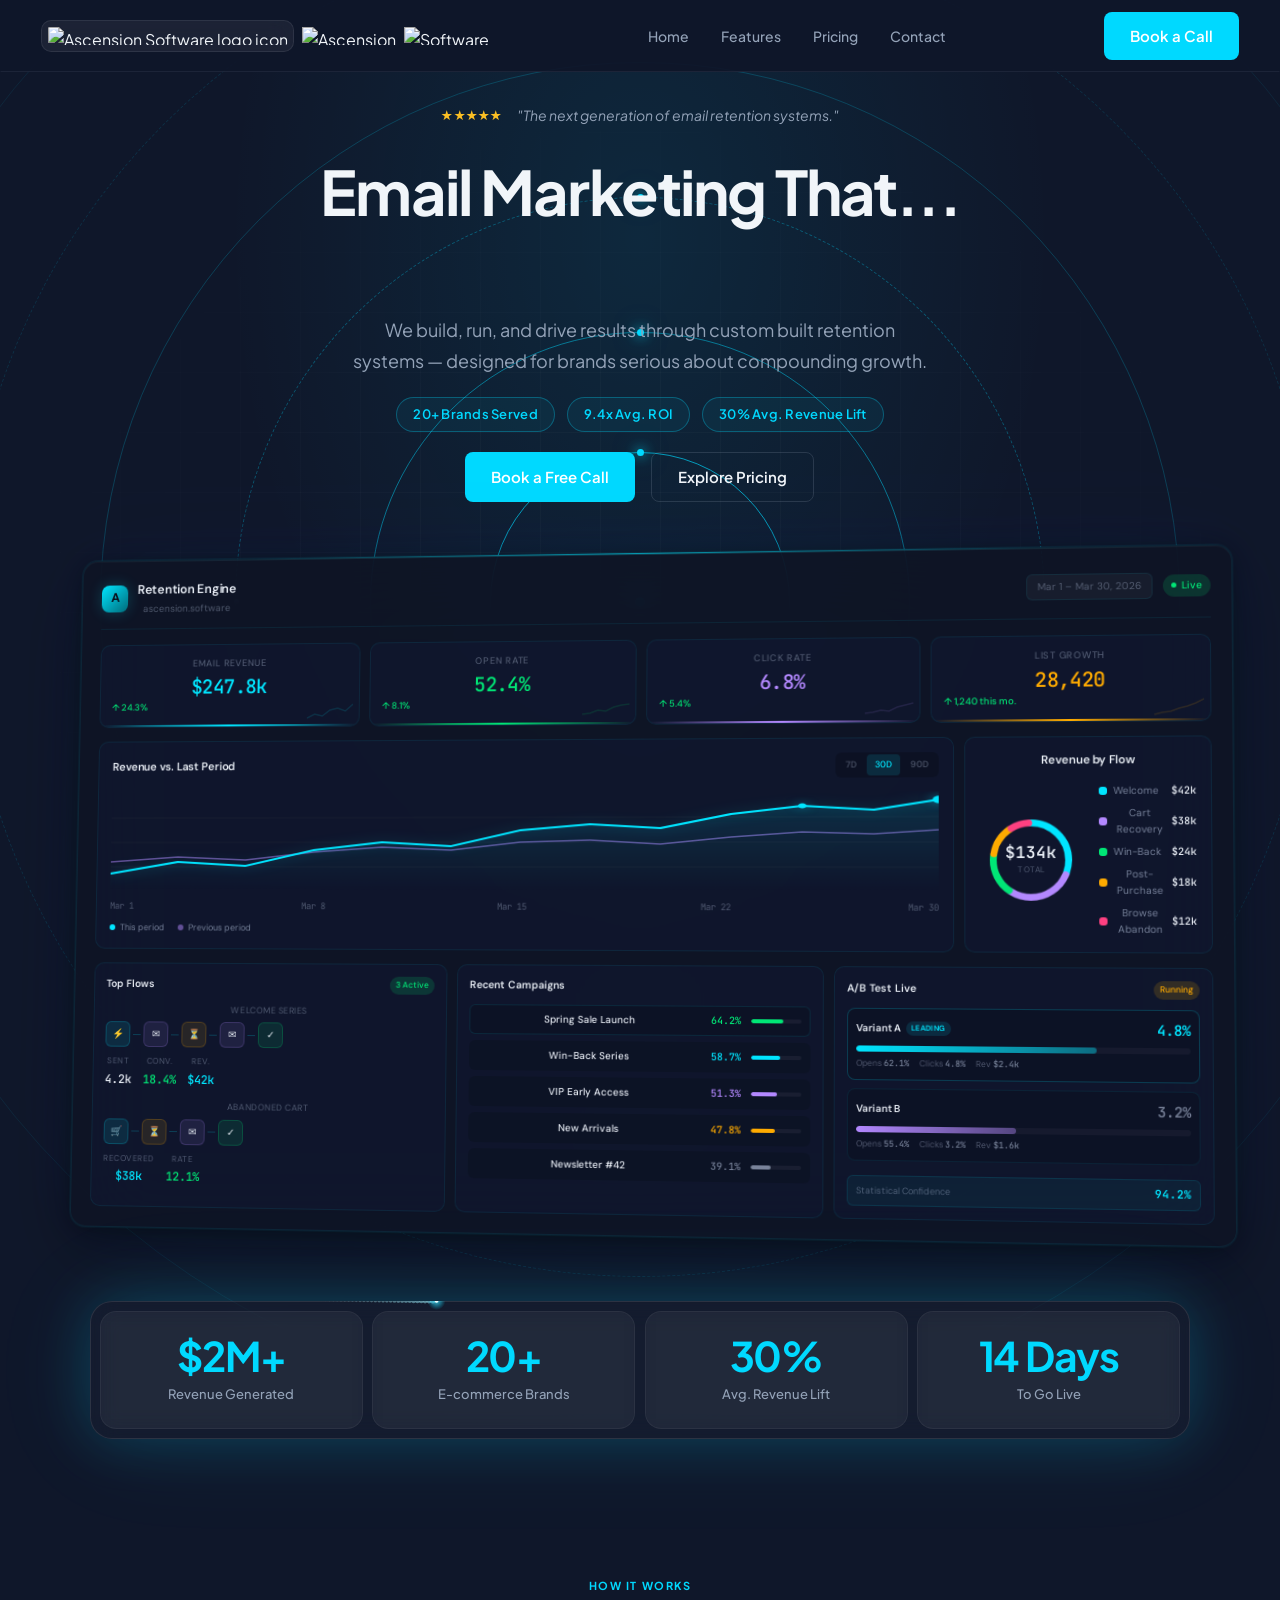
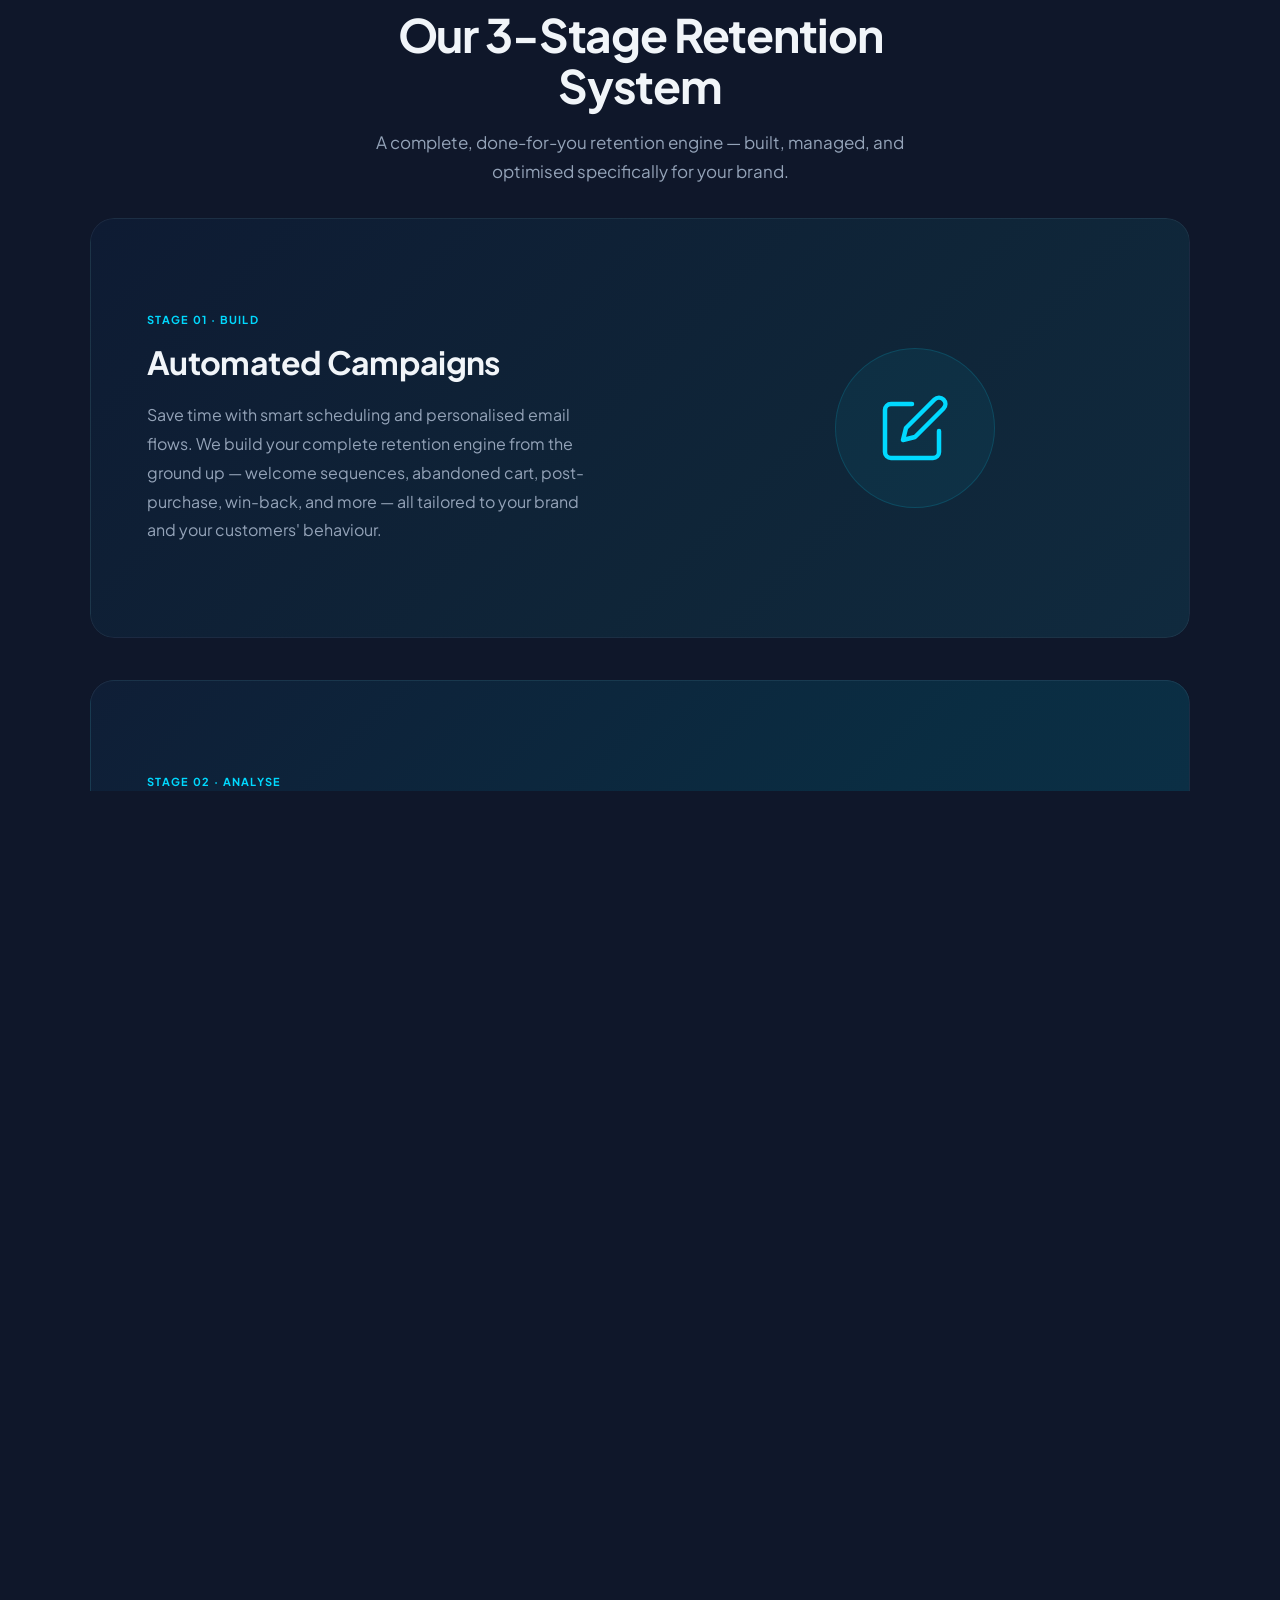
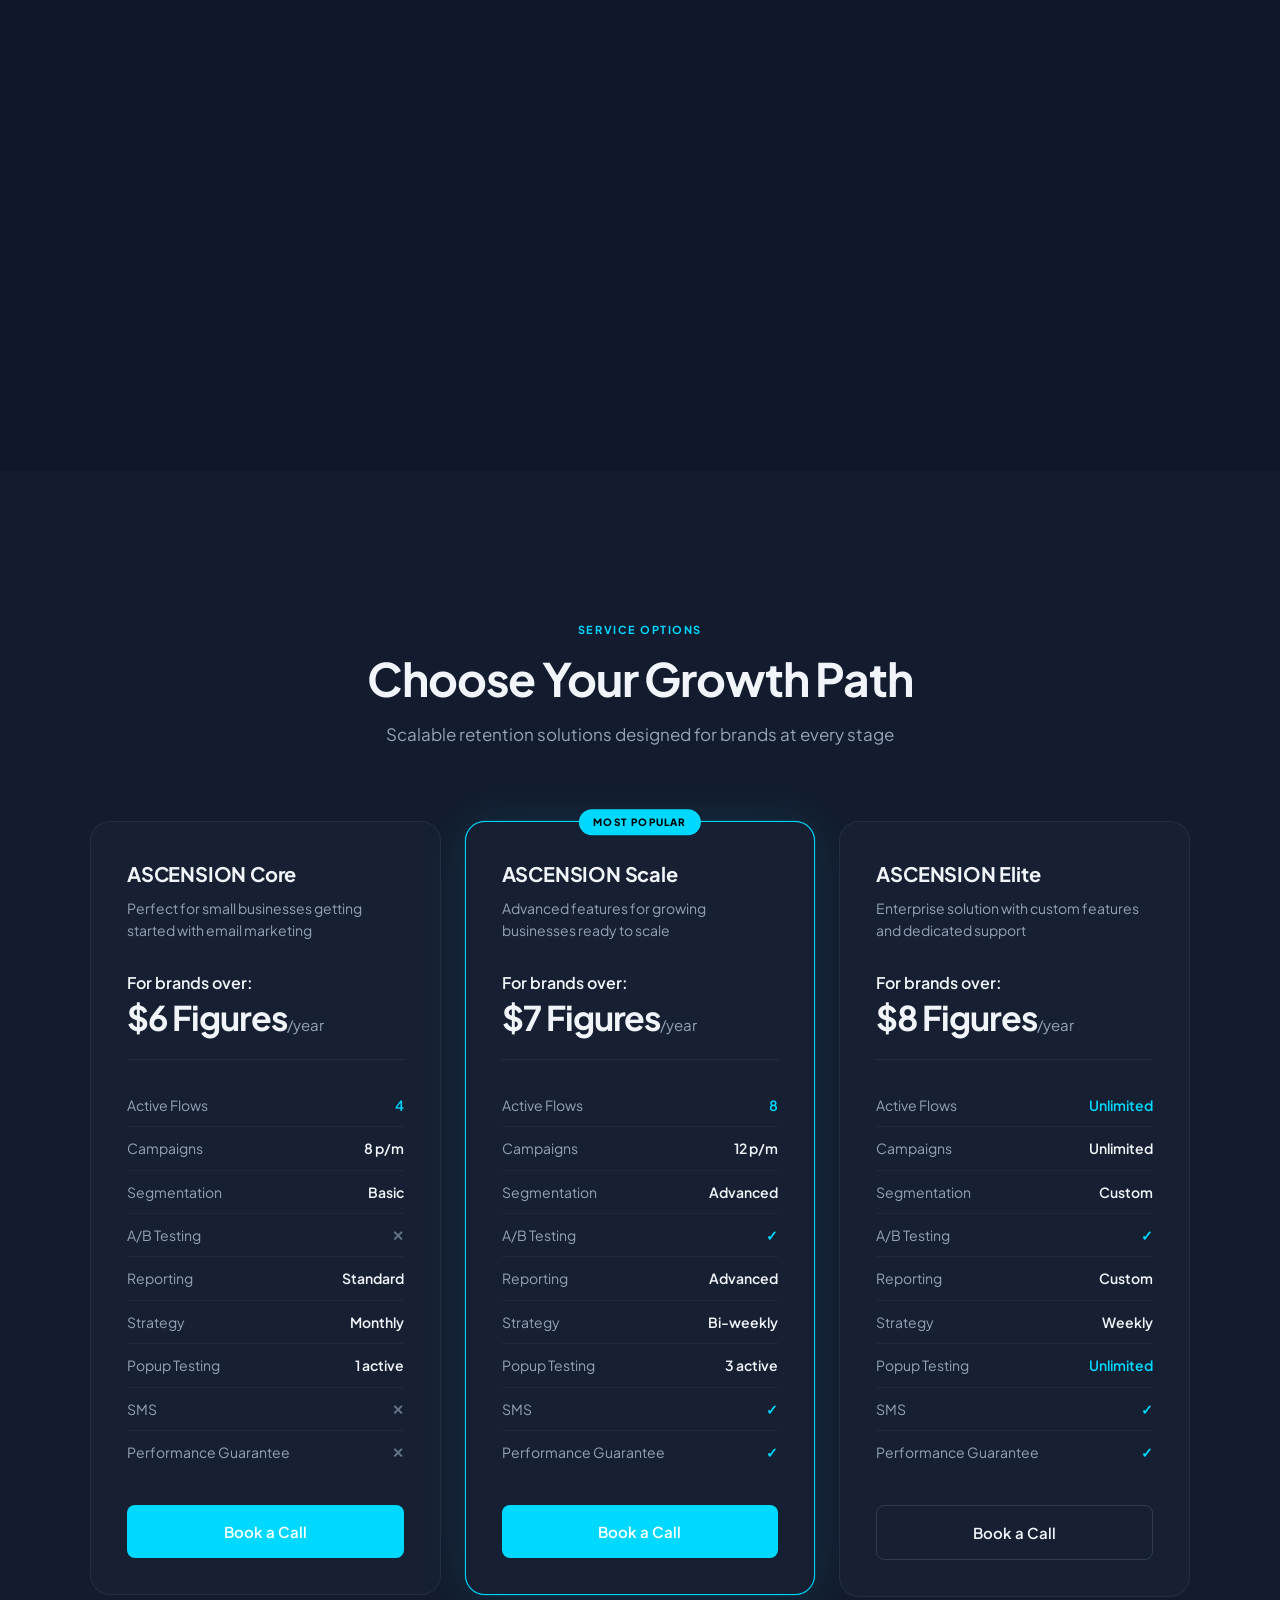
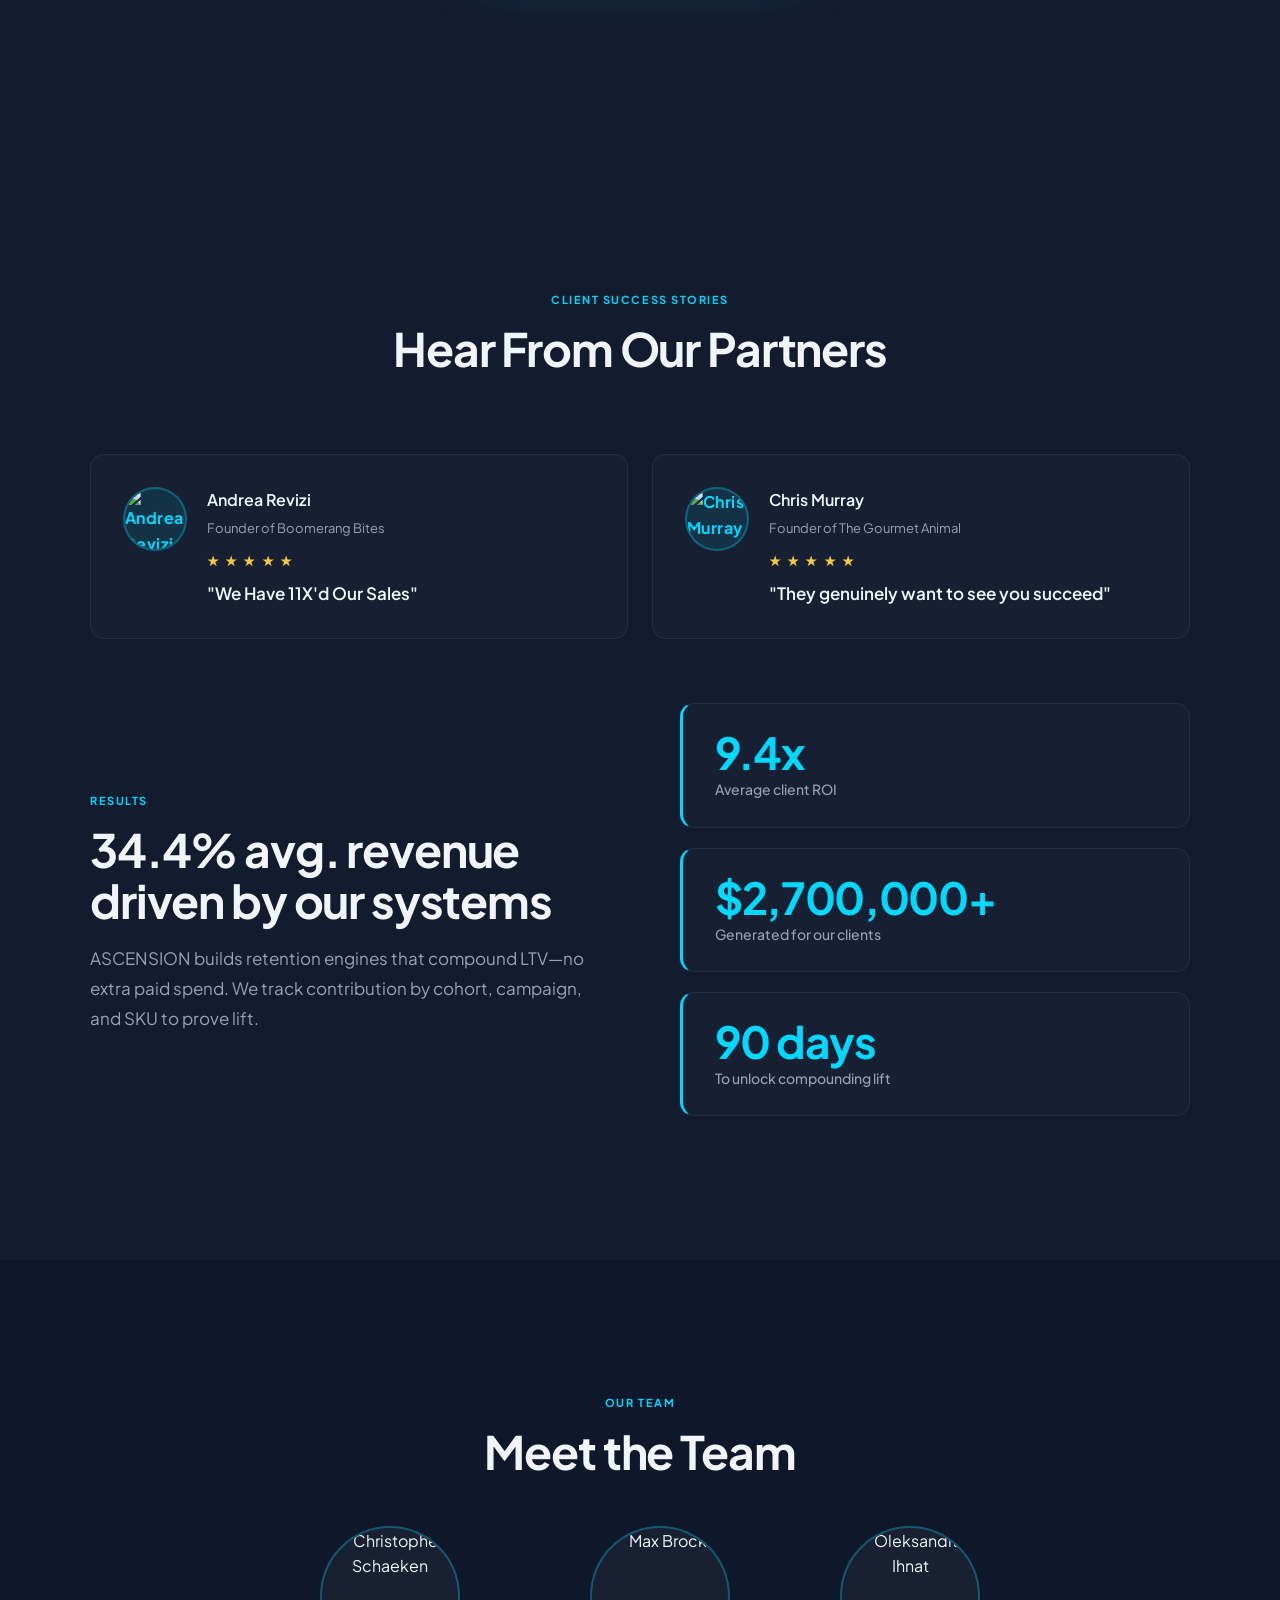
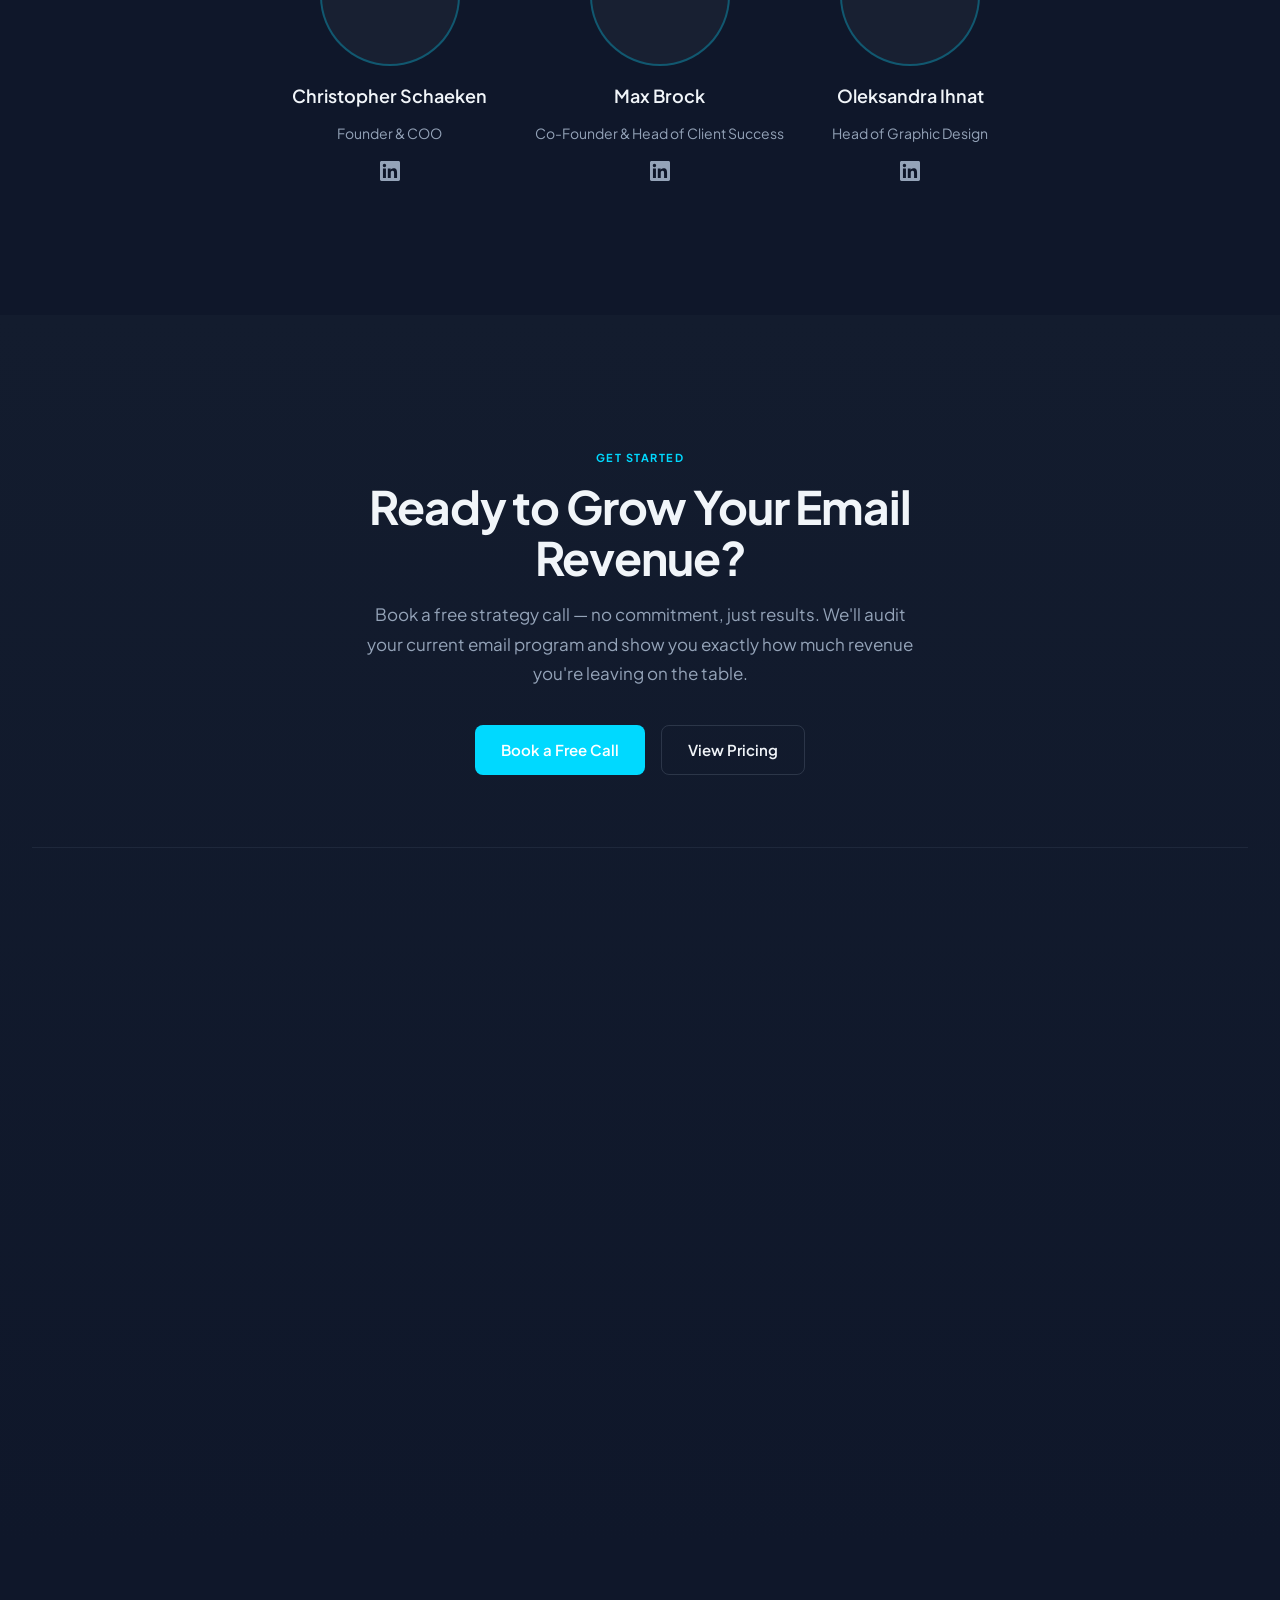
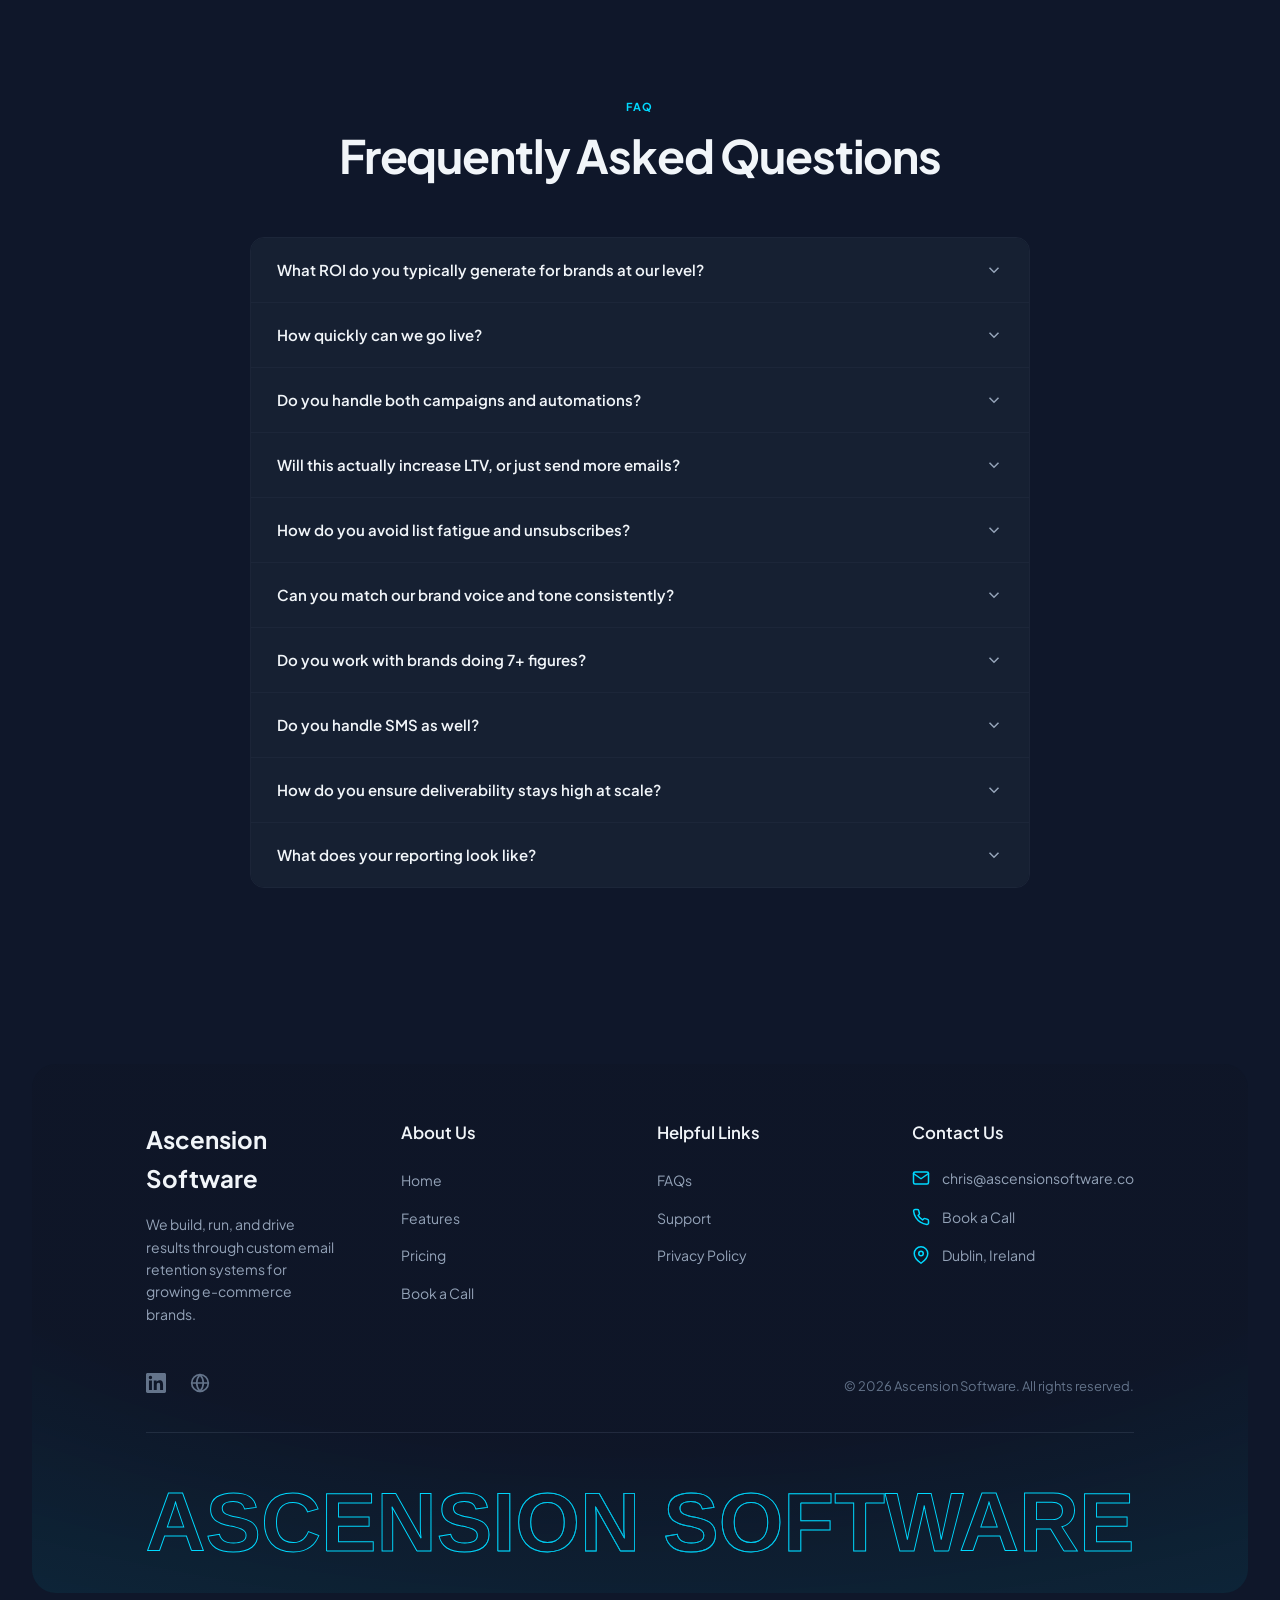
==== commit b4340289: "updates" ====
--- a/index.html
+++ b/index.html
@@ -6,25 +6,46 @@
   <meta name="description" content="Ascension Software — We build, run, and drive results through custom email retention systems for growing e-commerce brands.">
   <title>Ascension Software | Email Marketing Agency</title>
 
+  <!-- Open Graph -->
+  <meta property="og:type" content="website">
+  <meta property="og:title" content="Ascension Software | Email Marketing Agency">
+  <meta property="og:description" content="We build, run, and drive results through custom email retention systems for growing e-commerce brands. 9.4x average ROI.">
+  <meta property="og:url" content="https://ascensionsoftware.co">
+  <meta property="og:image" content="https://ascensionsoftware.co/og-image.jpg">
+  <meta property="og:site_name" content="Ascension Software">
+
+  <!-- Twitter Card -->
+  <meta name="twitter:card" content="summary_large_image">
+  <meta name="twitter:title" content="Ascension Software | Email Marketing Agency">
+  <meta name="twitter:description" content="We build, run, and drive results through custom email retention systems for growing e-commerce brands. 9.4x average ROI.">
+  <meta name="twitter:image" content="https://ascensionsoftware.co/og-image.jpg">
+
+  <!-- Favicon -->
+  <link rel="icon" type="image/png" sizes="32x32" href="favicon.png">
+  <link rel="icon" type="image/png" sizes="16x16" href="favicon.png">
+  <link rel="apple-touch-icon" sizes="180x180" href="favicon.png">
+  <link rel="manifest" href="site.webmanifest">
+  <meta name="theme-color" content="#0F172A">
+
   <!-- Fonts -->
   <link rel="preconnect" href="https://fonts.googleapis.com">
   <link rel="preconnect" href="https://fonts.gstatic.com" crossorigin>
-  <link href="https://fonts.googleapis.com/css2?family=Plus+Jakarta+Sans:wght@400;500;600;700&display=swap" rel="stylesheet">
+  <link href="https://fonts.googleapis.com/css2?family=Plus+Jakarta+Sans:wght@400;500;600;700&family=DM+Sans:opsz,wght@9..40,300;9..40,400;9..40,500;9..40,600;9..40,700&family=JetBrains+Mono:wght@400;500&display=swap" rel="stylesheet">
 
   <!-- Calendly widget CSS -->
   <link href="https://assets.calendly.com/assets/external/widget.css" rel="stylesheet">
 
   <!-- Site styles -->
-  <link rel="stylesheet" href="styles.css">
+  <link rel="stylesheet" href="styles.css?v=2">
 </head>
 
 <body>
 
-  <!-- Full-page mouse tracer canvas -->
-  <canvas id="tracer-canvas" aria-hidden="true"></canvas>
-
-  <!-- Custom cursor dot -->
-  <div class="cursor" id="custom-cursor" aria-hidden="true"></div>
+  <!-- Full-page mouse tracer canvas (disabled) -->
+  <!-- <canvas id="tracer-canvas" aria-hidden="true"></canvas> -->
+
+  <!-- Custom cursor dot (disabled) -->
+  <!-- <div class="cursor" id="custom-cursor" aria-hidden="true"></div> -->
 
   <!-- Blue flash overlay (outside intro so it persists as intro is removed) -->
   <div id="warp-flash" aria-hidden="true"></div>
@@ -32,7 +53,7 @@
   <!-- ============================================================
        INTRO SCREEN — Gmail Dark Mock
        ============================================================ -->
-  <div id="intro-screen" role="presentation" aria-hidden="true">
+  <div id="intro-screen" role="presentation" aria-hidden="true" style="display:none">
     <div class="gmail-ui">
 
       <!-- Top bar -->
@@ -161,7 +182,7 @@
                 <rect x="8" y="22" width="84" height="52" rx="5" fill="#2d2d2d" stroke="#444" stroke-width="1.5"/>
                 <path d="M8 30 L50 54 L92 30" stroke="#444" stroke-width="1.5"/>
                 <circle cx="78" cy="18" r="14" fill="#1a3a6c"/>
-                <path d="M72 18 L77 23 L86 12" stroke="#60a5fa" stroke-width="2.5" stroke-linecap="round" stroke-linejoin="round"/>
+                <path d="M72 18 L77 23 L86 12" stroke="#00D9FF" stroke-width="2.5" stroke-linecap="round" stroke-linejoin="round"/>
               </svg>
               <p class="gmail-empty__title">Your Primary tab is empty</p>
               <p class="gmail-empty__sub">Emails will appear here as they arrive.</p>
@@ -184,7 +205,9 @@
        ============================================================ -->
   <header class="site-header" id="site-header">
     <a href="#hero" class="site-header__logo" aria-label="Ascension Software — home">
-      Ascension Software
+      <img src="logo.png" alt="Ascension Software logo icon" class="site-header__logo-icon">
+      <img src="ascention.png" alt="Ascension" class="site-header__logo-text">
+      <img src="software.png" alt="Software" class="site-header__logo-text">
     </a>
 
     <nav class="site-header__nav" aria-label="Primary navigation">
@@ -226,7 +249,7 @@
     <section class="hero" id="hero">
 
       <!-- Orbital rings background -->
-      <div class="hero-rings" aria-hidden="true">
+      <div class="hero-rings" aria-hidden="true" style="top:45%; bottom:auto; left:50%;">
         <div class="hr hr-1"><span class="hr-dot"></span><span class="hr-dot hr-dot--b"></span></div>
         <div class="hr hr-2"><span class="hr-dot"></span></div>
         <div class="hr hr-3"><span class="hr-dot"></span><span class="hr-dot hr-dot--b"></span><span class="hr-dot hr-dot--c"></span></div>
@@ -246,9 +269,16 @@
 
         <!-- Headline -->
         <h1 class="hero__title">
-          Scale Your Email Marketing
+          Email Marketing That...
           <br>
-          <span class="hero__accent">To New Heights</span>
+          <span class="hero__cycle-wrapper" aria-live="polite">
+            <span class="hero__accent hero__cycle-text is-active">Moves The Needle</span>
+            <span class="hero__accent hero__cycle-text">Pays For Itself</span>
+            <span class="hero__accent hero__cycle-text">Prints Revenue</span>
+            <span class="hero__accent hero__cycle-text">Runs On Autopilot</span>
+            <span class="hero__accent hero__cycle-text">Your Competitors Wish They Had</span>
+            <span class="hero__accent hero__cycle-text">Your List Has Been Waiting For</span>
+          </span>
         </h1>
 
         <!-- Subtext -->
@@ -260,7 +290,7 @@
         <!-- Stat chips -->
         <div class="hero__chips">
           <div class="hero__chip">20+ Brands Served</div>
-          <div class="hero__chip">11.2x Avg. ROI</div>
+          <div class="hero__chip">9.4x Avg. ROI</div>
           <div class="hero__chip">30% Avg. Revenue Lift</div>
         </div>
 
@@ -271,7 +301,247 @@
         </div>
 
       </div>
+
+      <!-- Hero 3D Dashboard -->
+      <div class="hero-dashboard-wrapper" id="hero-dashboard-wrapper">
+        <div class="hero-dashboard-glow" aria-hidden="true"></div>
+        <div class="hero-dashboard-perspective">
+          <div class="hero-dashboard" id="hero-dashboard">
+            <div class="hero-dash-scanline"></div>
+
+            <!-- Header -->
+            <div class="hero-dash-header">
+              <div class="hero-dash-header-left">
+                <div class="hero-dash-logo">A</div>
+                <div>
+                  <div class="hero-dash-title">Retention Engine</div>
+                  <div class="hero-dash-subtitle">ascension.software</div>
+                </div>
+              </div>
+              <div class="hero-dash-header-right">
+                <div class="hero-dash-time-range">Mar 1 – Mar 30, 2026</div>
+                <div class="hero-dash-live-badge">
+                  <div class="hero-dash-live-dot"></div>
+                  Live
+                </div>
+              </div>
+            </div>
+
+            <!-- KPI Cards -->
+            <div class="hero-dash-kpi-row">
+              <div class="hero-dash-kpi-card">
+                <div class="hero-dash-kpi-label">Email Revenue</div>
+                <div class="hero-dash-kpi-value" id="hero-kpi-revenue">$0</div>
+                <div class="hero-dash-kpi-change up">↑ 24.3%</div>
+                <svg class="hero-dash-kpi-spark" width="48" height="20" viewBox="0 0 48 20"><polyline fill="none" stroke="var(--hd-cyan)" stroke-width="1.5" points="0,16 8,12 16,14 24,8 32,6 40,9 48,2" opacity="0.5"/></svg>
+              </div>
+              <div class="hero-dash-kpi-card">
+                <div class="hero-dash-kpi-label">Open Rate</div>
+                <div class="hero-dash-kpi-value" id="hero-kpi-open">0%</div>
+                <div class="hero-dash-kpi-change up">↑ 8.1%</div>
+                <svg class="hero-dash-kpi-spark" width="48" height="20" viewBox="0 0 48 20"><polyline fill="none" stroke="var(--hd-green)" stroke-width="1.5" points="0,14 8,13 16,10 24,11 32,7 40,5 48,4" opacity="0.5"/></svg>
+              </div>
+              <div class="hero-dash-kpi-card">
+                <div class="hero-dash-kpi-label">Click Rate</div>
+                <div class="hero-dash-kpi-value" id="hero-kpi-click">0%</div>
+                <div class="hero-dash-kpi-change up">↑ 5.4%</div>
+                <svg class="hero-dash-kpi-spark" width="48" height="20" viewBox="0 0 48 20"><polyline fill="none" stroke="var(--hd-purple)" stroke-width="1.5" points="0,15 8,14 16,12 24,13 32,9 40,7 48,5" opacity="0.5"/></svg>
+              </div>
+              <div class="hero-dash-kpi-card">
+                <div class="hero-dash-kpi-label">List Growth</div>
+                <div class="hero-dash-kpi-value" id="hero-kpi-subs">0</div>
+                <div class="hero-dash-kpi-change up">↑ 1,240 this mo.</div>
+                <svg class="hero-dash-kpi-spark" width="48" height="20" viewBox="0 0 48 20"><polyline fill="none" stroke="var(--hd-amber)" stroke-width="1.5" points="0,18 8,16 16,15 24,12 32,10 40,7 48,3" opacity="0.5"/></svg>
+              </div>
+            </div>
+
+            <!-- Middle Row: Chart + Donut -->
+            <div class="hero-dash-middle-row">
+              <div class="hero-dash-chart-section">
+                <div class="hero-dash-chart-header">
+                  <div class="hero-dash-chart-title">Revenue vs. Last Period</div>
+                  <div class="hero-dash-chart-tabs">
+                    <div class="hero-dash-chart-tab">7D</div>
+                    <div class="hero-dash-chart-tab active">30D</div>
+                    <div class="hero-dash-chart-tab">90D</div>
+                  </div>
+                </div>
+                <div class="hero-dash-chart-area">
+                  <svg viewBox="0 0 500 100" preserveAspectRatio="none">
+                    <defs>
+                      <linearGradient id="heroChartGradient" x1="0" y1="0" x2="0" y2="1">
+                        <stop offset="0%" stop-color="rgba(0, 229, 255, 0.12)" />
+                        <stop offset="100%" stop-color="rgba(0, 229, 255, 0)" />
+                      </linearGradient>
+                    </defs>
+                    <line x1="0" y1="25" x2="500" y2="25" class="hero-dash-grid-line"/>
+                    <line x1="0" y1="50" x2="500" y2="50" class="hero-dash-grid-line"/>
+                    <line x1="0" y1="75" x2="500" y2="75" class="hero-dash-grid-line"/>
+                    <path class="hero-dash-line-secondary" d="M0,70 L42,65 L84,68 L126,60 L168,55 L210,58 L252,50 L294,48 L336,52 L378,45 L420,40 L462,42 L500,38"/>
+                    <path class="hero-dash-chart-fill" d="M0,82 L42,70 L84,74 L126,58 L168,50 L210,54 L252,38 L294,32 L336,36 L378,22 L420,14 L462,18 L500,8 L500,100 L0,100 Z"/>
+                    <path class="hero-dash-chart-line" d="M0,82 L42,70 L84,74 L126,58 L168,50 L210,54 L252,38 L294,32 L336,36 L378,22 L420,14 L462,18 L500,8"/>
+                    <circle class="hero-dash-chart-dot" cx="420" cy="14" r="2.5" style="animation-delay: 2.2s"/>
+                    <circle class="hero-dash-chart-dot" cx="500" cy="8" r="3" style="animation-delay: 2.5s">
+                      <animate attributeName="r" values="3;4.5;3" dur="2s" repeatCount="indefinite"/>
+                    </circle>
+                  </svg>
+                </div>
+                <div class="hero-dash-chart-labels">
+                  <span class="hero-dash-chart-label">Mar 1</span>
+                  <span class="hero-dash-chart-label">Mar 8</span>
+                  <span class="hero-dash-chart-label">Mar 15</span>
+                  <span class="hero-dash-chart-label">Mar 22</span>
+                  <span class="hero-dash-chart-label">Mar 30</span>
+                </div>
+                <div class="hero-dash-chart-legend">
+                  <div class="hero-dash-legend-item"><div class="hero-dash-legend-dot" style="background:var(--hd-cyan)"></div>This period</div>
+                  <div class="hero-dash-legend-item"><div class="hero-dash-legend-dot" style="background:var(--hd-purple); opacity:0.5"></div>Previous period</div>
+                </div>
+              </div>
+
+              <!-- Donut Chart -->
+              <div class="hero-dash-donut-section">
+                <div class="hero-dash-donut-title">Revenue by Flow</div>
+                <div class="hero-dash-donut-wrapper">
+                  <div class="hero-dash-donut-chart">
+                    <svg viewBox="0 0 120 120" id="hero-donut-svg"></svg>
+                    <div class="hero-dash-donut-center">
+                      <div class="hero-dash-donut-center-value" id="hero-donut-total">$0</div>
+                      <div class="hero-dash-donut-center-label">Total</div>
+                    </div>
+                  </div>
+                  <div class="hero-dash-donut-legend" id="hero-donut-legend"></div>
+                </div>
+              </div>
+            </div>
+
+            <!-- Bottom Row -->
+            <div class="hero-dash-bottom-row">
+              <div class="hero-dash-panel">
+                <div class="hero-dash-panel-header">
+                  <div class="hero-dash-panel-title">Top Flows</div>
+                  <div class="hero-dash-flow-status active">3 Active</div>
+                </div>
+                <div style="margin-bottom: 10px;">
+                  <div style="font-size:9px; color:rgba(200,215,240,0.35); margin-bottom:5px; text-transform:uppercase; letter-spacing:0.06em;">Welcome Series</div>
+                  <div class="hero-dash-flow-nodes">
+                    <div class="hero-dash-flow-node trigger">⚡</div>
+                    <div class="hero-dash-flow-connector"></div>
+                    <div class="hero-dash-flow-node email">✉</div>
+                    <div class="hero-dash-flow-connector"></div>
+                    <div class="hero-dash-flow-node wait">⏳</div>
+                    <div class="hero-dash-flow-connector"></div>
+                    <div class="hero-dash-flow-node email">✉</div>
+                    <div class="hero-dash-flow-connector"></div>
+                    <div class="hero-dash-flow-node check">✓</div>
+                  </div>
+                  <div class="hero-dash-flow-stats">
+                    <div class="hero-dash-flow-stat-item"><div class="hero-dash-flow-stat-label">Sent</div><div class="hero-dash-flow-stat-value">4.2k</div></div>
+                    <div class="hero-dash-flow-stat-item"><div class="hero-dash-flow-stat-label">Conv.</div><div class="hero-dash-flow-stat-value" style="color:var(--hd-green)">18.4%</div></div>
+                    <div class="hero-dash-flow-stat-item"><div class="hero-dash-flow-stat-label">Rev.</div><div class="hero-dash-flow-stat-value" style="color:var(--hd-cyan)">$42k</div></div>
+                  </div>
+                </div>
+                <div>
+                  <div style="font-size:9px; color:rgba(200,215,240,0.35); margin-bottom:5px; text-transform:uppercase; letter-spacing:0.06em;">Abandoned Cart</div>
+                  <div class="hero-dash-flow-nodes">
+                    <div class="hero-dash-flow-node trigger">🛒</div>
+                    <div class="hero-dash-flow-connector"></div>
+                    <div class="hero-dash-flow-node wait">⏳</div>
+                    <div class="hero-dash-flow-connector"></div>
+                    <div class="hero-dash-flow-node email">✉</div>
+                    <div class="hero-dash-flow-connector"></div>
+                    <div class="hero-dash-flow-node check">✓</div>
+                  </div>
+                  <div class="hero-dash-flow-stats">
+                    <div class="hero-dash-flow-stat-item"><div class="hero-dash-flow-stat-label">Recovered</div><div class="hero-dash-flow-stat-value" style="color:var(--hd-cyan)">$38k</div></div>
+                    <div class="hero-dash-flow-stat-item"><div class="hero-dash-flow-stat-label">Rate</div><div class="hero-dash-flow-stat-value" style="color:var(--hd-green)">12.1%</div></div>
+                  </div>
+                </div>
+              </div>
+
+              <!-- Recent Campaigns -->
+              <div class="hero-dash-panel">
+                <div class="hero-dash-panel-header">
+                  <div class="hero-dash-panel-title">Recent Campaigns</div>
+                </div>
+                <div class="hero-dash-campaigns-list">
+                  <div class="hero-dash-campaign-row">
+                    <div class="hero-dash-campaign-name">Spring Sale Launch</div>
+                    <div class="hero-dash-campaign-metric" style="color:var(--hd-green)">64.2%</div>
+                    <div class="hero-dash-campaign-bar-wrapper"><div class="hero-dash-campaign-bar" style="width:64%; background:var(--hd-green); animation-delay:0.6s"></div></div>
+                  </div>
+                  <div class="hero-dash-campaign-row">
+                    <div class="hero-dash-campaign-name">Win-Back Series</div>
+                    <div class="hero-dash-campaign-metric" style="color:var(--hd-cyan)">58.7%</div>
+                    <div class="hero-dash-campaign-bar-wrapper"><div class="hero-dash-campaign-bar" style="width:58%; background:var(--hd-cyan); animation-delay:0.75s"></div></div>
+                  </div>
+                  <div class="hero-dash-campaign-row">
+                    <div class="hero-dash-campaign-name">VIP Early Access</div>
+                    <div class="hero-dash-campaign-metric" style="color:var(--hd-purple)">51.3%</div>
+                    <div class="hero-dash-campaign-bar-wrapper"><div class="hero-dash-campaign-bar" style="width:51%; background:var(--hd-purple); animation-delay:0.9s"></div></div>
+                  </div>
+                  <div class="hero-dash-campaign-row">
+                    <div class="hero-dash-campaign-name">New Arrivals</div>
+                    <div class="hero-dash-campaign-metric" style="color:var(--hd-amber)">47.8%</div>
+                    <div class="hero-dash-campaign-bar-wrapper"><div class="hero-dash-campaign-bar" style="width:48%; background:var(--hd-amber); animation-delay:1.05s"></div></div>
+                  </div>
+                  <div class="hero-dash-campaign-row">
+                    <div class="hero-dash-campaign-name">Newsletter #42</div>
+                    <div class="hero-dash-campaign-metric" style="color:rgba(200,215,240,0.55)">39.1%</div>
+                    <div class="hero-dash-campaign-bar-wrapper"><div class="hero-dash-campaign-bar" style="width:39%; background:rgba(200,215,240,0.55); animation-delay:1.2s"></div></div>
+                  </div>
+                </div>
+              </div>
+
+              <!-- A/B Test -->
+              <div class="hero-dash-panel">
+                <div class="hero-dash-panel-header">
+                  <div class="hero-dash-panel-title">A/B Test Live</div>
+                  <div class="hero-dash-flow-status optimizing">Running</div>
+                </div>
+                <div class="hero-dash-ab-test">
+                  <div class="hero-dash-ab-variant winner">
+                    <div class="hero-dash-ab-variant-header">
+                      <div class="hero-dash-ab-variant-label">Variant A <span class="hero-dash-ab-badge">Leading</span></div>
+                      <div class="hero-dash-ab-rate" style="color:var(--hd-cyan)">4.8%</div>
+                    </div>
+                    <div class="hero-dash-ab-bar-track">
+                      <div class="hero-dash-ab-bar-fill" style="width:72%; background: linear-gradient(90deg, var(--hd-cyan), rgba(0,229,255,0.4));"></div>
+                    </div>
+                    <div class="hero-dash-ab-meta">
+                      <div class="hero-dash-ab-meta-item">Opens <span>62.1%</span></div>
+                      <div class="hero-dash-ab-meta-item">Clicks <span>4.8%</span></div>
+                      <div class="hero-dash-ab-meta-item">Rev <span>$2.4k</span></div>
+                    </div>
+                  </div>
+                  <div class="hero-dash-ab-variant">
+                    <div class="hero-dash-ab-variant-header">
+                      <div class="hero-dash-ab-variant-label">Variant B</div>
+                      <div class="hero-dash-ab-rate" style="color:rgba(200,215,240,0.55)">3.2%</div>
+                    </div>
+                    <div class="hero-dash-ab-bar-track">
+                      <div class="hero-dash-ab-bar-fill" style="width:48%; background: linear-gradient(90deg, var(--hd-purple), rgba(179,136,255,0.4));"></div>
+                    </div>
+                    <div class="hero-dash-ab-meta">
+                      <div class="hero-dash-ab-meta-item">Opens <span>55.4%</span></div>
+                      <div class="hero-dash-ab-meta-item">Clicks <span>3.2%</span></div>
+                      <div class="hero-dash-ab-meta-item">Rev <span>$1.6k</span></div>
+                    </div>
+                  </div>
+                  <div class="hero-dash-ab-confidence">
+                    <div class="hero-dash-ab-confidence-label">Statistical Confidence</div>
+                    <div class="hero-dash-ab-confidence-value">94.2%</div>
+                  </div>
+                </div>
+              </div>
+            </div>
+
+          </div>
+        </div>
+      </div>
+
     </section>
+
 
     <!-- ============================================================
          STATS BANNER
@@ -303,144 +573,99 @@
     </section>
 
     <!-- ============================================================
-         3-STAGE SYSTEM
+         3-STAGE SYSTEM (scroll-lock wrapper)
          ============================================================ -->
-    <section class="flow-visual" id="features">
-      <!-- Subtle bg grid -->
-      <div class="flow-visual__bg-grid" aria-hidden="true"></div>
-
-      <!-- Section header -->
-      <div class="flow-visual__header reveal">
-        <p class="eyebrow">How It Works</p>
-        <h2 class="section-title">Our 3-Stage Retention System</h2>
-        <p class="section-sub">
-          A complete, done-for-you retention engine — built, managed, and optimised
-          specifically for your brand.
-        </p>
-      </div>
-
-      <!-- Main layout: animation column + detail cards -->
-      <div class="flow-visual__layout">
-
-        <!-- Left: boxes connected by canvas line -->
-        <div class="flow-visual__animation" id="flow-animation">
-          <canvas id="flow-canvas" aria-hidden="true"></canvas>
-
-          <div class="flow-visual__boxes">
-
-            <div class="component-box is-active" id="flow-box-0" data-stage="0" role="button" tabindex="0" aria-label="Stage 1: Build">
-              <div class="component-box__icon">
-                <!-- Automated / pencil icon -->
-                <svg viewBox="0 0 24 24" fill="none" stroke="currentColor" stroke-linecap="round" stroke-linejoin="round" aria-hidden="true">
-                  <path d="M11 4H4a2 2 0 0 0-2 2v14a2 2 0 0 0 2 2h14a2 2 0 0 0 2-2v-7"/>
-                  <path d="M18.5 2.5a2.121 2.121 0 0 1 3 3L12 15l-4 1 1-4 9.5-9.5z"/>
-                </svg>
-              </div>
-              <div class="component-box__label">Build</div>
-            </div>
-
-            <div class="component-box" id="flow-box-1" data-stage="1" role="button" tabindex="0" aria-label="Stage 2: Analyse">
-              <div class="component-box__icon">
-                <!-- Analytics / bar chart icon -->
-                <svg viewBox="0 0 24 24" fill="none" stroke="currentColor" stroke-linecap="round" stroke-linejoin="round" aria-hidden="true">
-                  <line x1="18" y1="20" x2="18" y2="10"/>
-                  <line x1="12" y1="20" x2="12" y2="4"/>
-                  <line x1="6"  y1="20" x2="6"  y2="14"/>
-                  <rect x="4" y="2" width="16" height="20" rx="0" opacity="0"/>
-                </svg>
-              </div>
-              <div class="component-box__label">Analyse</div>
-            </div>
-
-            <div class="component-box" id="flow-box-2" data-stage="2" role="button" tabindex="0" aria-label="Stage 3: Grow">
-              <div class="component-box__icon">
-                <!-- Growth / trending up icon -->
-                <svg viewBox="0 0 24 24" fill="none" stroke="currentColor" stroke-linecap="round" stroke-linejoin="round" aria-hidden="true">
-                  <polyline points="22 7 13.5 15.5 8.5 10.5 2 17"/>
-                  <polyline points="16 7 22 7 22 13"/>
-                </svg>
-              </div>
-              <div class="component-box__label">Grow</div>
-            </div>
-
-          </div>
-        </div>
-
-        <!-- Right: detail cards -->
-        <div class="flow-detail-list" id="flow-detail-list">
-
-          <!-- Stage 01 — Automated Campaigns -->
-          <article
-            class="flow-detail-card flow-detail-card--0 is-active"
-            data-stage="0"
-            aria-label="Stage 01: Build — Automated Campaigns"
-          >
-            <div class="flow-detail-card__cover" style="background: linear-gradient(135deg, #060d1f 0%, #1e40af 50%, #3b82f6 100%);">
-              <div class="flow-detail-card__icon-large" aria-hidden="true">⏰</div>
-            </div>
-            <div class="flow-detail-card__meta">
-              <p class="flow-detail-card__subtitle">Stage 01 · Build</p>
-              <h3 class="flow-detail-card__title">Automated Campaigns</h3>
-              <p class="flow-detail-card__body">
+    <section class="stacking-cards" id="features">
+      <!-- Sticky wrapper — keeps header + cards locked together -->
+      <div class="stacking-cards__sticky">
+        <!-- Section header -->
+        <div class="stacking-cards__header reveal">
+          <p class="eyebrow">How It Works</p>
+          <h2 class="section-title">Our 3-Stage Retention System</h2>
+          <p class="section-sub">
+            A complete, done-for-you retention engine — built, managed, and optimised
+            specifically for your brand.
+          </p>
+        </div>
+
+        <!-- Stacking cards container -->
+        <div class="stacking-cards__container" id="stacking-cards-container">
+
+        <!-- Card 1 — Build -->
+        <div class="stacking-card stacking-card--1" data-index="0">
+          <div class="stacking-card__inner">
+            <div class="stacking-card__text">
+              <p class="stacking-card__subtitle">Stage 01 · Build</p>
+              <h3 class="stacking-card__title">Automated Campaigns</h3>
+              <p class="stacking-card__body">
                 Save time with smart scheduling and personalised email flows. We build your
                 complete retention engine from the ground up — welcome sequences, abandoned
                 cart, post-purchase, win-back, and more — all tailored to your brand and
                 your customers' behaviour.
               </p>
             </div>
-          </article>
-
-          <!-- Stage 02 — Real-Time Analytics -->
-          <article
-            class="flow-detail-card flow-detail-card--1"
-            data-stage="1"
-            aria-label="Stage 02: Analyse — Real-Time Analytics"
-          >
-            <div class="flow-detail-card__cover" style="background: linear-gradient(135deg, #0a0f20 0%, #3b82f6 100%);">
-              <div class="flow-detail-card__icon-large" aria-hidden="true">📊</div>
-            </div>
-            <div class="flow-detail-card__meta">
-              <p class="flow-detail-card__subtitle">Stage 02 · Analyse</p>
-              <h3 class="flow-detail-card__title">Real-Time Analytics</h3>
-              <p class="flow-detail-card__body">
+            <div class="stacking-card__image">
+              <div class="stacking-card__icon" aria-hidden="true">
+                <svg viewBox="0 0 24 24" fill="none" stroke="currentColor" stroke-linecap="round" stroke-linejoin="round" stroke-width="1.5">
+                  <path d="M11 4H4a2 2 0 0 0-2 2v14a2 2 0 0 0 2 2h14a2 2 0 0 0 2-2v-7"/>
+                  <path d="M18.5 2.5a2.121 2.121 0 0 1 3 3L12 15l-4 1 1-4 9.5-9.5z"/>
+                </svg>
+              </div>
+            </div>
+          </div>
+        </div>
+
+        <!-- Card 2 — Analyse -->
+        <div class="stacking-card stacking-card--2" data-index="1">
+          <div class="stacking-card__inner">
+            <div class="stacking-card__text">
+              <p class="stacking-card__subtitle">Stage 02 · Analyse</p>
+              <h3 class="stacking-card__title">Real-Time Analytics</h3>
+              <p class="stacking-card__body">
                 Track performance instantly and make data-driven decisions. Our advanced
                 reporting surfaces cohort lift, campaign vs. flow revenue split, revenue
                 per recipient, and deliverability health — so you always know exactly
                 what's working and why.
               </p>
             </div>
-          </article>
-
-          <!-- Stage 03 — Seamless Integrations -->
-          <article
-            class="flow-detail-card flow-detail-card--2"
-            data-stage="2"
-            aria-label="Stage 03: Grow — Seamless Integrations"
-          >
-            <div class="flow-detail-card__cover" style="background: linear-gradient(135deg, #0a0f1a 0%, #1e3a8a 50%, #60a5fa 100%);">
-              <div class="flow-detail-card__icon-large" aria-hidden="true">🚀</div>
-            </div>
-            <div class="flow-detail-card__meta">
-              <p class="flow-detail-card__subtitle">Stage 03 · Grow</p>
-              <h3 class="flow-detail-card__title">Seamless Integrations</h3>
-              <p class="flow-detail-card__body">
+            <div class="stacking-card__image">
+              <div class="stacking-card__icon" aria-hidden="true">
+                <svg viewBox="0 0 24 24" fill="none" stroke="currentColor" stroke-linecap="round" stroke-linejoin="round" stroke-width="1.5">
+                  <line x1="18" y1="20" x2="18" y2="10"/>
+                  <line x1="12" y1="20" x2="12" y2="4"/>
+                  <line x1="6"  y1="20" x2="6"  y2="14"/>
+                </svg>
+              </div>
+            </div>
+          </div>
+        </div>
+
+        <!-- Card 3 — Grow -->
+        <div class="stacking-card stacking-card--3" data-index="2">
+          <div class="stacking-card__inner">
+            <div class="stacking-card__text">
+              <p class="stacking-card__subtitle">Stage 03 · Grow</p>
+              <h3 class="stacking-card__title">Seamless Integrations</h3>
+              <p class="stacking-card__body">
                 Connect with Klaviyo, Shopify, and your favourite tools in minutes. We
                 coordinate email, SMS, and popup channels into one unified retention system
                 that compounds customer LTV over time — driving predictable, recurring
                 revenue without additional ad spend.
               </p>
             </div>
-          </article>
-
-          <!-- Stage nav dots -->
-          <div class="flow-stage-dots" role="tablist" aria-label="Stage navigation">
-            <button class="flow-stage-dot is-active" data-stage="0" role="tab" aria-label="Go to Stage 1: Build" aria-selected="true"></button>
-            <button class="flow-stage-dot"           data-stage="1" role="tab" aria-label="Go to Stage 2: Analyse" aria-selected="false"></button>
-            <button class="flow-stage-dot"           data-stage="2" role="tab" aria-label="Go to Stage 3: Grow" aria-selected="false"></button>
-          </div>
-
-        </div>
-      </div>
+            <div class="stacking-card__image">
+              <div class="stacking-card__icon" aria-hidden="true">
+                <svg viewBox="0 0 24 24" fill="none" stroke="currentColor" stroke-linecap="round" stroke-linejoin="round" stroke-width="1.5">
+                  <polyline points="22 7 13.5 15.5 8.5 10.5 2 17"/>
+                  <polyline points="16 7 22 7 22 13"/>
+                </svg>
+              </div>
+            </div>
+          </div>
+        </div>
+
+        </div>
+      </div><!-- /.stacking-cards__sticky -->
     </section>
 
     <!-- ============================================================
@@ -449,7 +674,7 @@
     <section class="pricing-section" id="pricing">
 
       <div class="pricing-section__header reveal">
-        <p class="eyebrow">Pricing Plans</p>
+        <p class="eyebrow">Service Options</p>
         <h2 class="section-title">Choose Your Growth Path</h2>
         <p class="section-sub">Scalable retention solutions designed for brands at every stage</p>
       </div>
@@ -458,12 +683,12 @@
 
         <!-- ---- CORE ---- -->
         <div class="pricing-card reveal" data-delay="1">
-          <h3 class="plan-name">Ascension Core</h3>
+          <h3 class="plan-name">ASCENSION Core</h3>
           <p class="plan-desc">Perfect for small businesses getting started with email marketing</p>
 
           <div class="plan-price">
             <div class="plan-price__context">For brands over:</div>
-            <div class="plan-price__value">$20k<span class="plan-price__period">/month</span></div>
+            <div class="plan-price__value">$6 Figures<span class="plan-price__period">/year</span></div>
           </div>
 
           <ul class="feature-list">
@@ -484,12 +709,12 @@
         <!-- ---- SCALE (featured) ---- -->
         <div class="pricing-card pricing-card--featured reveal" data-delay="2">
           <div class="pricing-card__badge">MOST POPULAR</div>
-          <h3 class="plan-name">Ascension Scale</h3>
+          <h3 class="plan-name">ASCENSION Scale</h3>
           <p class="plan-desc">Advanced features for growing businesses ready to scale</p>
 
           <div class="plan-price">
             <div class="plan-price__context">For brands over:</div>
-            <div class="plan-price__value">$50k<span class="plan-price__period">/month</span></div>
+            <div class="plan-price__value">$7 Figures<span class="plan-price__period">/year</span></div>
           </div>
 
           <ul class="feature-list">
@@ -509,12 +734,12 @@
 
         <!-- ---- ELITE ---- -->
         <div class="pricing-card reveal" data-delay="3">
-          <h3 class="plan-name">Ascension Elite</h3>
+          <h3 class="plan-name">ASCENSION Elite</h3>
           <p class="plan-desc">Enterprise solution with custom features and dedicated support</p>
 
           <div class="plan-price">
             <div class="plan-price__context">For brands over:</div>
-            <div class="plan-price__value">$200k<span class="plan-price__period">/month</span></div>
+            <div class="plan-price__value">$8 Figures<span class="plan-price__period">/year</span></div>
           </div>
 
           <ul class="feature-list">
@@ -541,31 +766,108 @@
     <section class="results" id="results">
       <div class="results__inner">
 
-        <div class="results__copy reveal">
-          <p class="eyebrow">Results</p>
-          <h2 class="section-title">30%+ avg. revenue driven by our systems</h2>
-          <p class="results__body">
-            Ascension builds retention engines that compound LTV — no extra paid spend
-            required. We track contribution by cohort, campaign, and channel to prove lift
-            and keep your monthly revenue predictable and growing.
-          </p>
-        </div>
-
-        <div class="results__stats">
-          <div class="results__stat reveal" data-delay="1">
-            <div class="results__stat-value">11.2x</div>
-            <div class="results__stat-label">Average client ROI</div>
-          </div>
-          <div class="results__stat reveal" data-delay="2">
-            <div class="results__stat-value">30%+</div>
-            <div class="results__stat-label">Avg. retention revenue contribution</div>
-          </div>
-          <div class="results__stat reveal" data-delay="3">
-            <div class="results__stat-value">90 days</div>
-            <div class="results__stat-label">To unlock compounding lift</div>
-          </div>
-        </div>
-
+        <!-- Testimonials header -->
+        <div class="results__testimonials-header reveal">
+          <p class="eyebrow">Client Success Stories</p>
+          <h2 class="section-title">Hear From Our Partners</h2>
+        </div>
+
+        <!-- Testimonial cards -->
+        <div class="results__testimonials">
+          <div class="testimonial-card reveal" data-delay="1">
+            <div class="testimonial-card__pfp"><img src="andre.jpg" alt="Andrea Revizi" loading="lazy" width="56" height="56"></div>
+            <div class="testimonial-card__body">
+              <div class="testimonial-card__name">Andrea Revizi</div>
+              <div class="testimonial-card__role">Founder of Boomerang Bites</div>
+              <div class="testimonial-card__stars">★ ★ ★ ★ ★</div>
+              <blockquote class="testimonial-card__quote">"We Have 11X'd Our Sales"</blockquote>
+            </div>
+          </div>
+          <div class="testimonial-card reveal" data-delay="2">
+            <div class="testimonial-card__pfp"><img src="chris.webp" alt="Chris Murray" loading="lazy" width="56" height="56"></div>
+            <div class="testimonial-card__body">
+              <div class="testimonial-card__name">Chris Murray</div>
+              <div class="testimonial-card__role">Founder of The Gourmet Animal</div>
+              <div class="testimonial-card__stars">★ ★ ★ ★ ★</div>
+              <blockquote class="testimonial-card__quote">"They genuinely want to see you succeed"</blockquote>
+            </div>
+          </div>
+        </div>
+
+        <!-- Results copy + stat cards -->
+        <div class="results__bottom">
+          <div class="results__copy reveal">
+            <p class="eyebrow">Results</p>
+            <h2 class="section-title">34.4% avg. revenue driven by our systems</h2>
+            <p class="results__body">
+              ASCENSION builds retention engines that compound LTV—no extra paid spend.
+              We track contribution by cohort, campaign, and SKU to prove lift.
+            </p>
+          </div>
+
+          <div class="results__stats">
+            <div class="results__stat reveal" data-delay="1">
+              <div class="results__stat-value">9.4x</div>
+              <div class="results__stat-label">Average client ROI</div>
+            </div>
+            <div class="results__stat reveal" data-delay="2">
+              <div class="results__stat-value">$2,700,000+</div>
+              <div class="results__stat-label">Generated for our clients</div>
+            </div>
+            <div class="results__stat reveal" data-delay="3">
+              <div class="results__stat-value">90 days</div>
+              <div class="results__stat-label">To unlock compounding lift</div>
+            </div>
+          </div>
+        </div>
+
+      </div>
+    </section>
+
+    <!-- ============================================================
+         TEAM
+         ============================================================ -->
+    <section class="team-section" id="team">
+      <div class="team-section__header reveal">
+        <p class="eyebrow">Our Team</p>
+        <h2 class="section-title">Meet the Team</h2>
+      </div>
+
+      <div class="team-grid">
+        <div class="team-card reveal" data-delay="1">
+          <div class="team-card__photo">
+            <img src="chris.png" alt="Christopher Schaeken" loading="lazy" width="120" height="120">
+          </div>
+          <h3 class="team-card__name">Christopher Schaeken</h3>
+          <p class="team-card__role">Founder & COO</p>
+          <a class="team-card__linkedin" href="https://www.linkedin.com/in/christopher-schaeken-565a86357/" target="_blank" rel="noopener noreferrer">
+            <svg width="20" height="20" viewBox="0 0 24 24" fill="currentColor"><path d="M20.447 20.452h-3.554v-5.569c0-1.328-.027-3.037-1.852-3.037-1.853 0-2.136 1.445-2.136 2.939v5.667H9.351V9h3.414v1.561h.046c.477-.9 1.637-1.85 3.37-1.85 3.601 0 4.267 2.37 4.267 5.455v6.286zM5.337 7.433a2.062 2.062 0 01-2.063-2.065 2.064 2.064 0 112.063 2.065zm1.782 13.019H3.555V9h3.564v11.452zM22.225 0H1.771C.792 0 0 .774 0 1.729v20.542C0 23.227.792 24 1.771 24h20.451C23.2 24 24 23.227 24 22.271V1.729C24 .774 23.2 0 22.222 0h.003z"/></svg>
+          </a>
+        </div>
+
+        <div class="team-card reveal" data-delay="2">
+          <div class="team-card__photo">
+            <img src="max.png" alt="Max Brock" loading="lazy" width="120" height="120">
+          </div>
+          <h3 class="team-card__name">Max Brock</h3>
+          <p class="team-card__role">Co-Founder & Head of Client Success</p>
+          <!-- TODO: Replace with Max's LinkedIn profile URL -->
+          <a class="team-card__linkedin" href="https://www.linkedin.com/in/" target="_blank" rel="noopener noreferrer">
+            <svg width="20" height="20" viewBox="0 0 24 24" fill="currentColor"><path d="M20.447 20.452h-3.554v-5.569c0-1.328-.027-3.037-1.852-3.037-1.853 0-2.136 1.445-2.136 2.939v5.667H9.351V9h3.414v1.561h.046c.477-.9 1.637-1.85 3.37-1.85 3.601 0 4.267 2.37 4.267 5.455v6.286zM5.337 7.433a2.062 2.062 0 01-2.063-2.065 2.064 2.064 0 112.063 2.065zm1.782 13.019H3.555V9h3.564v11.452zM22.225 0H1.771C.792 0 0 .774 0 1.729v20.542C0 23.227.792 24 1.771 24h20.451C23.2 24 24 23.227 24 22.271V1.729C24 .774 23.2 0 22.222 0h.003z"/></svg>
+          </a>
+        </div>
+
+        <div class="team-card reveal" data-delay="3">
+          <div class="team-card__photo">
+            <img src="inham.png" alt="Oleksandra Ihnat" loading="lazy" width="120" height="120">
+          </div>
+          <h3 class="team-card__name">Oleksandra Ihnat</h3>
+          <p class="team-card__role">Head of Graphic Design</p>
+          <!-- TODO: Replace with Oleksandra's LinkedIn profile URL -->
+          <a class="team-card__linkedin" href="https://www.linkedin.com/in/" target="_blank" rel="noopener noreferrer">
+            <svg width="20" height="20" viewBox="0 0 24 24" fill="currentColor"><path d="M20.447 20.452h-3.554v-5.569c0-1.328-.027-3.037-1.852-3.037-1.853 0-2.136 1.445-2.136 2.939v5.667H9.351V9h3.414v1.561h.046c.477-.9 1.637-1.85 3.37-1.85 3.601 0 4.267 2.37 4.267 5.455v6.286zM5.337 7.433a2.062 2.062 0 01-2.063-2.065 2.064 2.064 0 112.063 2.065zm1.782 13.019H3.555V9h3.564v11.452zM22.225 0H1.771C.792 0 0 .774 0 1.729v20.542C0 23.227.792 24 1.771 24h20.451C23.2 24 24 23.227 24 22.271V1.729C24 .774 23.2 0 22.222 0h.003z"/></svg>
+          </a>
+        </div>
       </div>
     </section>
 
@@ -617,28 +919,161 @@
 
   </main>
 
+  <!-- Sticky mobile CTA — hidden by default, shown via JS after scrolling past hero -->
+  <a class="sticky-mobile-cta" id="sticky-mobile-cta" href="#book" aria-label="Book a Free Call">
+    <svg width="18" height="18" viewBox="0 0 24 24" fill="none" stroke="currentColor" stroke-width="2" stroke-linecap="round" stroke-linejoin="round" aria-hidden="true"><path d="M22 16.92v3a2 2 0 0 1-2.18 2 19.79 19.79 0 0 1-8.63-3.07 19.5 19.5 0 0 1-6-6 19.79 19.79 0 0 1-3.07-8.67A2 2 0 0 1 4.11 2h3a2 2 0 0 1 2 1.72c.127.96.361 1.903.7 2.81a2 2 0 0 1-.45 2.11L8.09 9.91a16 16 0 0 0 6 6l1.27-1.27a2 2 0 0 1 2.11-.45c.907.339 1.85.573 2.81.7A2 2 0 0 1 22 16.92z"/></svg>
+    Book a Free Call
+  </a>
+
   <!-- ============================================================
-       FOOTER
+       FOOTER — Hover Effect
        ============================================================ -->
-  <footer class="site-footer">
-    <div class="site-footer__inner">
-
-      <div class="site-footer__brand">
-        <span class="site-footer__logo">Ascension Software</span>
-        <p class="site-footer__tagline">Smart Email Marketing for Growing Brands</p>
-      </div>
-
-      <nav class="site-footer__nav" aria-label="Footer navigation">
-        <a href="#hero">Home</a>
-        <a href="#features">Features</a>
-        <a href="#pricing">Pricing</a>
-        <a href="#book">Book a Call</a>
-      </nav>
-
-      <p class="site-footer__copy">
-        © <span id="year"></span> Ascension Software. All rights reserved.
-      </p>
-
+  <footer class="hover-footer" id="hover-footer">
+    <div class="hover-footer__bg-gradient"></div>
+
+    <div class="hover-footer__content">
+      <div class="hover-footer__grid">
+
+        <!-- Brand -->
+        <div class="hover-footer__brand">
+          <div class="hover-footer__brand-row">
+            <span class="hover-footer__brand-name">Ascension Software</span>
+          </div>
+          <p class="hover-footer__brand-desc">
+            We build, run, and drive results through custom email retention systems for growing e-commerce brands.
+          </p>
+        </div>
+
+        <!-- About Us -->
+        <div class="hover-footer__links-group">
+          <h4 class="hover-footer__heading">About Us</h4>
+          <ul class="hover-footer__link-list">
+            <li><a href="#hero">Home</a></li>
+            <li><a href="#features">Features</a></li>
+            <li><a href="#pricing">Pricing</a></li>
+            <li><a href="#book">Book a Call</a></li>
+          </ul>
+        </div>
+
+        <!-- Helpful Links -->
+        <div class="hover-footer__links-group">
+          <h4 class="hover-footer__heading">Helpful Links</h4>
+          <ul class="hover-footer__link-list">
+            <li><a href="#contact">FAQs</a></li>
+            <li><a href="#book">Support</a></li>
+            <li><a href="privacy-policy.html">Privacy Policy</a></li>
+          </ul>
+        </div>
+
+        <!-- Contact -->
+        <div class="hover-footer__links-group">
+          <h4 class="hover-footer__heading">Contact Us</h4>
+          <ul class="hover-footer__contact-list">
+            <li>
+              <svg width="18" height="18" viewBox="0 0 24 24" fill="none" stroke="#00D9FF" stroke-width="2" stroke-linecap="round" stroke-linejoin="round"><path d="M4 4h16c1.1 0 2 .9 2 2v12c0 1.1-.9 2-2 2H4c-1.1 0-2-.9-2-2V6c0-1.1.9-2 2-2z"/><polyline points="22,6 12,13 2,6"/></svg>
+              <a href="mailto:chris@ascensionsoftware.co">chris@ascensionsoftware.co</a>
+            </li>
+            <li>
+              <svg width="18" height="18" viewBox="0 0 24 24" fill="none" stroke="#00D9FF" stroke-width="2" stroke-linecap="round" stroke-linejoin="round"><path d="M22 16.92v3a2 2 0 0 1-2.18 2 19.79 19.79 0 0 1-8.63-3.07 19.5 19.5 0 0 1-6-6 19.79 19.79 0 0 1-3.07-8.67A2 2 0 0 1 4.11 2h3a2 2 0 0 1 2 1.72c.127.96.361 1.903.7 2.81a2 2 0 0 1-.45 2.11L8.09 9.91a16 16 0 0 0 6 6l1.27-1.27a2 2 0 0 1 2.11-.45c.907.339 1.85.573 2.81.7A2 2 0 0 1 22 16.92z"/></svg>
+              <a href="https://calendly.com/chris-ascensionsoftware/30min" target="_blank" rel="noopener noreferrer">Book a Call</a>
+            </li>
+            <li>
+              <svg width="18" height="18" viewBox="0 0 24 24" fill="none" stroke="#00D9FF" stroke-width="2" stroke-linecap="round" stroke-linejoin="round"><path d="M21 10c0 7-9 13-9 13s-9-6-9-13a9 9 0 0 1 18 0z"/><circle cx="12" cy="10" r="3"/></svg>
+              <span>Dublin, Ireland</span>
+            </li>
+          </ul>
+        </div>
+
+      </div>
+
+      <!-- Socials + copyright -->
+      <div class="hover-footer__bottom">
+        <div class="hover-footer__socials">
+          <!-- LinkedIn — TODO: Replace with company LinkedIn URL -->
+          <a href="https://www.linkedin.com/in/" target="_blank" rel="noopener noreferrer" aria-label="LinkedIn">
+            <svg width="20" height="20" viewBox="0 0 24 24" fill="currentColor"><path d="M20.447 20.452h-3.554v-5.569c0-1.328-.027-3.037-1.852-3.037-1.853 0-2.136 1.445-2.136 2.939v5.667H9.351V9h3.414v1.561h.046c.477-.9 1.637-1.85 3.37-1.85 3.601 0 4.267 2.37 4.267 5.455v6.286zM5.337 7.433a2.062 2.062 0 01-2.063-2.065 2.064 2.064 0 112.063 2.065zm1.782 13.019H3.555V9h3.564v11.452zM22.225 0H1.771C.792 0 0 .774 0 1.729v20.542C0 23.227.792 24 1.771 24h20.451C23.2 24 24 23.227 24 22.271V1.729C24 .774 23.2 0 22.222 0h.003z"/></svg>
+          </a>
+          <!-- TODO: Add Twitter/X and Instagram links when accounts are active -->
+          <!-- Globe -->
+          <a href="#hero" aria-label="Website">
+            <svg width="20" height="20" viewBox="0 0 24 24" fill="none" stroke="currentColor" stroke-width="2" stroke-linecap="round" stroke-linejoin="round"><circle cx="12" cy="12" r="10"/><line x1="2" y1="12" x2="22" y2="12"/><path d="M12 2a15.3 15.3 0 014 10 15.3 15.3 0 01-4 10 15.3 15.3 0 01-4-10 15.3 15.3 0 014-10z"/></svg>
+          </a>
+        </div>
+        <p class="hover-footer__copy">
+          &copy; <span id="year"></span> Ascension Software. All rights reserved.
+        </p>
+      </div>
+
+      <hr class="hover-footer__divider">
+    </div>
+
+    <!-- SVG text hover effect -->
+    <div class="hover-footer__text-effect" id="footer-text-effect">
+      <svg
+        id="footer-hover-svg"
+        width="100%"
+        height="100%"
+        viewBox="0 0 300 100"
+        xmlns="http://www.w3.org/2000/svg"
+        class="hover-footer__svg"
+      >
+        <defs>
+          <linearGradient id="footerTextGradient" gradientUnits="userSpaceOnUse">
+            <stop offset="0%" stop-color="#33E1FF" />
+            <stop offset="25%" stop-color="#00D9FF" />
+            <stop offset="50%" stop-color="#00B4D8" />
+            <stop offset="75%" stop-color="#00D9FF" />
+            <stop offset="100%" stop-color="#33E1FF" />
+          </linearGradient>
+          <radialGradient id="footerRevealMask" gradientUnits="userSpaceOnUse" cx="50%" cy="50%" r="35%">
+            <stop offset="0%" stop-color="white" />
+            <stop offset="100%" stop-color="black" />
+          </radialGradient>
+          <mask id="footerTextMask">
+            <rect x="0" y="0" width="100%" height="100%" fill="url(#footerRevealMask)" />
+          </mask>
+        </defs>
+        <!-- Ghost stroke (visible on hover) -->
+        <text
+          x="50%" y="50%"
+          text-anchor="middle"
+          dominant-baseline="middle"
+          stroke-width="0.3"
+          fill="transparent"
+          stroke="rgba(148,163,184,0.15)"
+          class="hover-footer__svg-text hover-footer__svg-text--ghost"
+          font-family="Helvetica, Arial, sans-serif"
+          font-size="26"
+          font-weight="bold"
+        >ASCENSION SOFTWARE</text>
+        <!-- Animated stroke -->
+        <text
+          x="50%" y="50%"
+          text-anchor="middle"
+          dominant-baseline="middle"
+          stroke-width="0.3"
+          fill="transparent"
+          stroke="#00D9FF"
+          class="hover-footer__svg-text hover-footer__svg-text--stroke"
+          font-family="Helvetica, Arial, sans-serif"
+          font-size="26"
+          font-weight="bold"
+        >ASCENSION SOFTWARE</text>
+        <!-- Gradient reveal on hover -->
+        <text
+          x="50%" y="50%"
+          text-anchor="middle"
+          dominant-baseline="middle"
+          stroke-width="0.3"
+          fill="transparent"
+          stroke="url(#footerTextGradient)"
+          mask="url(#footerTextMask)"
+          class="hover-footer__svg-text hover-footer__svg-text--gradient"
+          font-family="Helvetica, Arial, sans-serif"
+          font-size="26"
+          font-weight="bold"
+        >ASCENSION SOFTWARE</text>
+      </svg>
     </div>
   </footer>
 
--- a/styles.css
+++ b/styles.css
@@ -4,18 +4,18 @@
 
 /* --- Design Tokens --- */
 :root {
-  --bg:            #000000;
-  --bg-2:          #080808;
-  --bg-card:       #0d0d0d;
-  --border:        rgba(255, 255, 255, 0.07);
-  --border-strong: rgba(255, 255, 255, 0.14);
-  --text:          #ffffff;
-  --text-muted:    #a3a3a3;
-  --text-dim:      #555555;
-  --green:         #3b82f6;
-  --green-hover:   #60a5fa;
-  --green-glow:    rgba(59, 130, 246, 0.15);
-  --green-glow-lg: rgba(59, 130, 246, 0.28);
+  --bg:            #0F172A;
+  --bg-2:          #131C2E;
+  --bg-card:       #162032;
+  --border:        rgba(148, 163, 184, 0.1);
+  --border-strong: rgba(148, 163, 184, 0.2);
+  --text:          #F1F5F9;
+  --text-muted:    #94A3B8;
+  --text-dim:      #64748B;
+  --green:         #00D9FF;
+  --green-hover:   #33E1FF;
+  --green-glow:    rgba(0, 217, 255, 0.15);
+  --green-glow-lg: rgba(0, 217, 255, 0.28);
   --font:          'Plus Jakarta Sans', sans-serif;
   --radius-sm:     8px;
   --radius-md:     14px;
@@ -35,6 +35,7 @@
   overflow-x: hidden;
   -webkit-font-smoothing: antialiased;
 }
+main { padding-top: var(--header-h); }
 img { display: block; max-width: 100%; }
 a { color: inherit; text-decoration: none; }
 button { cursor: pointer; border: none; background: none; font: inherit; color: inherit; }
@@ -152,8 +153,10 @@
    HEADER
    ===================================================== */
 .site-header {
-  position: sticky;
+  position: fixed;
   top: 0;
+  left: 0;
+  right: 0;
   z-index: 200;
   display: flex;
   align-items: center;
@@ -161,41 +164,93 @@
   gap: 1rem;
   padding: 0 2.5rem;
   height: var(--header-h);
-  background: rgba(0, 0, 0, 0.82);
+  max-width: 100%;
+  margin: 0 auto;
+  background: rgba(15, 23, 42, 0.82);
   backdrop-filter: blur(16px);
   -webkit-backdrop-filter: blur(16px);
-  border-bottom: 1px solid var(--border);
-  transition: border-color 0.3s, background 0.3s;
+  border: 1px solid transparent;
+  border-bottom-color: var(--border);
+  border-radius: 0;
+  transition: max-width 0.7s cubic-bezier(0.4, 0, 0.2, 1),
+              height 0.7s cubic-bezier(0.4, 0, 0.2, 1),
+              top 0.7s cubic-bezier(0.4, 0, 0.2, 1),
+              padding 0.7s cubic-bezier(0.4, 0, 0.2, 1),
+              border-radius 0.7s cubic-bezier(0.4, 0, 0.2, 1),
+              border-color 0.7s cubic-bezier(0.4, 0, 0.2, 1),
+              background 0.7s cubic-bezier(0.4, 0, 0.2, 1),
+              box-shadow 0.7s cubic-bezier(0.4, 0, 0.2, 1);
 }
 .site-header.is-scrolled {
-  border-bottom-color: var(--border-strong);
-  background: rgba(0, 0, 0, 0.92);
+  top: 14px;
+  max-width: 860px;
+  height: 52px;
+  padding: 0 1.5rem;
+  border-radius: 9999px;
+  border-color: rgba(148, 163, 184, 0.15);
+  background: rgba(15, 23, 42, 0.78);
+  backdrop-filter: blur(24px);
+  -webkit-backdrop-filter: blur(24px);
+  box-shadow: 0 8px 32px rgba(0, 0, 0, 0.3), 0 0 0 1px rgba(0, 217, 255, 0.06);
 }
 
 .site-header__logo {
-  font-size: 1.125rem;
-  font-weight: 700;
-  color: var(--green);
+  display: flex;
+  align-items: center;
+  gap: 0.5rem;
   flex-shrink: 0;
-  letter-spacing: -0.01em;
-  transition: color 0.2s;
-}
-.site-header__logo:hover { color: var(--green-hover); }
+  transition: gap 0.7s cubic-bezier(0.4, 0, 0.2, 1);
+}
+.site-header__logo-icon {
+  height: 2rem;
+  width: auto;
+  padding: 0.35rem;
+  border-radius: 10px;
+  background: rgba(255, 255, 255, 0.06);
+  backdrop-filter: blur(12px);
+  -webkit-backdrop-filter: blur(12px);
+  border: 1px solid rgba(255, 255, 255, 0.08);
+  transition: height 0.7s cubic-bezier(0.4, 0, 0.2, 1),
+              background 0.3s, border-color 0.3s;
+}
+.site-header__logo-icon:hover {
+  background: rgba(255, 255, 255, 0.1);
+  border-color: rgba(255, 255, 255, 0.14);
+}
+.site-header__logo-text {
+  height: 1.1rem;
+  width: auto;
+  transition: height 0.7s cubic-bezier(0.4, 0, 0.2, 1);
+}
+.is-scrolled .site-header__logo { gap: 0.35rem; }
+.is-scrolled .site-header__logo-icon { height: 1.6rem; }
+.is-scrolled .site-header__logo-text { height: 0.9rem; }
 
 .site-header__nav {
   display: flex;
   align-items: center;
   gap: 2rem;
-}
+  transition: gap 0.7s cubic-bezier(0.4, 0, 0.2, 1);
+}
+.is-scrolled .site-header__nav { gap: 1.5rem; }
 .site-header__link {
   font-size: 0.875rem;
   font-weight: 500;
   color: var(--text-muted);
-  transition: color 0.2s;
+  transition: color 0.2s, font-size 0.7s cubic-bezier(0.4, 0, 0.2, 1);
 }
 .site-header__link:hover { color: var(--text); }
-
-.site-header__cta { flex-shrink: 0; }
+.is-scrolled .site-header__link { font-size: 0.8125rem; }
+
+.site-header__cta {
+  flex-shrink: 0;
+  transition: padding 0.7s cubic-bezier(0.4, 0, 0.2, 1),
+              font-size 0.7s cubic-bezier(0.4, 0, 0.2, 1);
+}
+.is-scrolled .site-header__cta {
+  padding: 0.5rem 1.25rem;
+  font-size: 0.8125rem;
+}
 
 .site-header__burger {
   display: none;
@@ -222,7 +277,7 @@
   position: fixed;
   top: var(--header-h); left: 0; right: 0;
   z-index: 199;
-  background: rgba(0,0,0,0.97);
+  background: rgba(15, 23, 42, 0.97);
   backdrop-filter: blur(16px);
   border-bottom: 1px solid var(--border);
   padding: 2rem 2.5rem;
@@ -248,13 +303,14 @@
    ===================================================== */
 .hero {
   position: relative;
-  min-height: calc(100svh - var(--header-h));
-  display: flex;
+  min-height: auto;
+  display: flex;
+  flex-direction: column;
   align-items: center;
   justify-content: center;
-  padding: 6rem 2rem;
+  padding: 2rem 2rem 1rem;
   text-align: center;
-  overflow: hidden;
+  overflow: visible;
 }
 
 /* Radial glow background */
@@ -265,7 +321,7 @@
   transform: translateX(-50%);
   width: min(900px, 120vw);
   height: 70%;
-  background: radial-gradient(ellipse at 50% 20%, rgba(59,130,246,0.09) 0%, transparent 65%);
+  background: radial-gradient(ellipse at 50% 20%, rgba(0,217,255,0.09) 0%, transparent 65%);
   pointer-events: none;
 }
 /* Subtle grid pattern */
@@ -300,7 +356,8 @@
 .hero__quote { font-size: 0.875rem; color: var(--text-muted); font-style: italic; }
 
 .hero__title {
-  font-size: clamp(2.75rem, 6.5vw, 5rem);
+  font-size: clamp(2.75rem, 4.8vw, 4rem);
+  white-space: nowrap;
   font-weight: 700;
   line-height: 1.08;
   letter-spacing: -0.03em;
@@ -308,14 +365,58 @@
 }
 .hero__accent {
   color: var(--green);
-  text-shadow: 0 0 60px rgba(59,130,246,0.45), 0 0 120px rgba(59,130,246,0.2);
+}
+
+/* --- Hero text cycling animation --- */
+.hero__cycle-wrapper {
+  display: block;
+  position: relative;
+  overflow: hidden;
+  /* Match the heading line-height so height equals one line */
+  height: 1.08em;
+  line-height: 1.08;
+}
+
+.hero__cycle-text {
+  display: block;
+  position: absolute;
+  top: 0;
+  left: 0;
+  width: 100%;
+  text-align: center;
+  /* Start below (off-screen) */
+  transform: translateY(110%);
+  opacity: 0;
+  transition: none;
+}
+
+.hero__cycle-text.is-active {
+  animation: cycleIn 0.6s cubic-bezier(0.22, 1.2, 0.36, 1) forwards;
+}
+
+.hero__cycle-text.is-exiting {
+  animation: cycleOut 0.5s cubic-bezier(0.55, 0, 1, 0.45) forwards;
+}
+
+@keyframes cycleIn {
+  0%   { transform: translateY(110%); opacity: 0; }
+  40%  { opacity: 1; }
+  70%  { transform: translateY(-4%); }
+  85%  { transform: translateY(1%); }
+  100% { transform: translateY(0);   opacity: 1; }
+}
+
+@keyframes cycleOut {
+  0%   { transform: translateY(0);    opacity: 1; }
+  100% { transform: translateY(-110%); opacity: 0; }
 }
 
 .hero__body {
   font-size: 1.125rem;
   color: var(--text-muted);
   max-width: 580px;
-  margin: 0 auto 2.25rem;
+  /* reduce bottom margin so CTAs and the next section are visually tighter */
+  margin: 0 auto 1.25rem;
   line-height: 1.72;
 }
 
@@ -324,18 +425,19 @@
   gap: 0.75rem;
   justify-content: center;
   flex-wrap: wrap;
-  margin-bottom: 2.75rem;
+  /* tighten spacing below the chips */
+  margin-bottom: 1.25rem;
 }
 .hero__chip {
   display: inline-flex;
   align-items: center;
   padding: 0.375rem 1rem;
-  border: 1px solid rgba(59,130,246,0.3);
+  border: 1px solid rgba(0,217,255,0.3);
   border-radius: 100px;
   font-size: 0.8125rem;
   font-weight: 600;
   color: var(--green);
-  background: rgba(59,130,246,0.06);
+  background: rgba(0,217,255,0.06);
   letter-spacing: 0.02em;
 }
 
@@ -344,6 +446,418 @@
   gap: 1rem;
   justify-content: center;
   flex-wrap: wrap;
+}
+
+/* =====================================================
+   HERO 3D DASHBOARD
+   ===================================================== */
+
+/* -- Dashboard design tokens (scoped) -- */
+.hero-dashboard-wrapper {
+  --hd-bg-card: rgba(13, 19, 36, 0.85);
+  --hd-bg-inner: rgba(16, 24, 48, 0.7);
+  --hd-border: rgba(0, 229, 255, 0.08);
+  --hd-border-glow: rgba(0, 229, 255, 0.2);
+  --hd-cyan: #00e5ff;
+  --hd-cyan-dim: rgba(0, 229, 255, 0.6);
+  --hd-green: #00e676;
+  --hd-green-dim: rgba(0, 230, 118, 0.15);
+  --hd-amber: #ffab00;
+  --hd-amber-dim: rgba(255, 171, 0, 0.15);
+  --hd-purple: #b388ff;
+  --hd-purple-dim: rgba(179, 136, 255, 0.15);
+  --hd-pink: #ff4081;
+  --hd-text: #e8edf5;
+  --hd-text-sec: rgba(200, 215, 240, 0.55);
+  --hd-text-ter: rgba(200, 215, 240, 0.35);
+  --hd-font: 'DM Sans', -apple-system, sans-serif;
+  --hd-mono: 'JetBrains Mono', monospace;
+}
+
+.hero-dashboard-wrapper {
+  position: relative;
+  z-index: 2;
+  width: 96%;
+  max-width: 1200px;
+  margin: 3rem auto 0;
+}
+
+/* Glow removed — flat element caused edge artifacts with 3D-rotated dashboard */
+.hero-dashboard-glow {
+  display: none;
+}
+
+.hero-dashboard-perspective {
+  perspective: 2200px;
+  perspective-origin: 55% 45%;
+}
+
+.hero-dashboard {
+  font-family: var(--hd-font);
+  color: var(--hd-text);
+  width: 100%;
+  background: var(--hd-bg-card);
+  border: 1px solid var(--hd-border);
+  border-radius: 16px;
+  padding: 20px;
+  backdrop-filter: blur(40px);
+  box-shadow:
+    0 0 0 1px rgba(0, 229, 255, 0.05),
+    0 4px 24px rgba(0, 0, 0, 0.4),
+    0 24px 80px rgba(0, 0, 0, 0.3),
+    0 0 60px rgba(0, 140, 255, 0.08),
+    0 0 120px rgba(0, 140, 255, 0.04),
+    inset 0 1px 0 rgba(255, 255, 255, 0.03);
+  transform: rotateY(-6deg) rotateX(3deg);
+  transform-style: preserve-3d;
+  transition: transform 0.15s ease-out;
+  position: relative;
+  animation: hero-dash-float 6s ease-in-out infinite;
+}
+
+.hero-dashboard::before {
+  content: '';
+  position: absolute;
+  top: -1px;
+  left: 15%;
+  right: 15%;
+  height: 1px;
+  background: linear-gradient(90deg, transparent, var(--hd-cyan-dim), transparent);
+}
+
+.hero-dashboard::after {
+  display: none;
+}
+
+@keyframes hero-dash-float {
+  0%, 100% { transform: rotateY(-6deg) rotateX(3deg) translateY(0); }
+  50% { transform: rotateY(-6deg) rotateX(3deg) translateY(-8px); }
+}
+
+/* When mouse is over, pause float and use JS transform */
+.hero-dashboard.is-hovering {
+  animation: none;
+}
+
+/* -- Scanline -- */
+.hero-dash-scanline {
+  position: absolute;
+  top: 0; left: 0; right: 0;
+  height: 1px;
+  background: linear-gradient(90deg, transparent, var(--hd-cyan-dim), transparent);
+  opacity: 0.3;
+  animation: hero-dash-scan 5s linear infinite;
+  pointer-events: none;
+  z-index: 10;
+}
+@keyframes hero-dash-scan {
+  0%   { top: 0; opacity: 0; }
+  10%  { opacity: 0.3; }
+  90%  { opacity: 0.3; }
+  100% { top: 100%; opacity: 0; }
+}
+
+/* -- Header -- */
+.hero-dash-header {
+  display: flex;
+  align-items: center;
+  justify-content: space-between;
+  margin-bottom: 16px;
+  padding-bottom: 12px;
+  border-bottom: 1px solid var(--hd-border);
+}
+.hero-dash-header-left { display: flex; align-items: center; gap: 10px; }
+.hero-dash-logo {
+  width: 28px; height: 28px; border-radius: 8px;
+  background: linear-gradient(135deg, var(--hd-cyan), #006b7a);
+  display: flex; align-items: center; justify-content: center;
+  font-size: 13px; font-weight: 700; color: #0a0e1a;
+  box-shadow: 0 0 16px rgba(0, 229, 255, 0.2);
+}
+.hero-dash-title { font-size: 13px; font-weight: 600; letter-spacing: -0.02em; }
+.hero-dash-subtitle { font-size: 10px; color: var(--hd-text-ter); margin-top: 1px; }
+.hero-dash-header-right { display: flex; align-items: center; gap: 10px; }
+.hero-dash-live-badge {
+  display: flex; align-items: center; gap: 5px;
+  font-size: 10px; font-weight: 500; color: var(--hd-green);
+  background: var(--hd-green-dim); padding: 3px 8px; border-radius: 20px;
+}
+.hero-dash-live-dot {
+  width: 5px; height: 5px; border-radius: 50%; background: var(--hd-green);
+  animation: hero-dash-pulse-dot 2s ease-in-out infinite;
+}
+@keyframes hero-dash-pulse-dot {
+  0%, 100% { opacity: 1; box-shadow: 0 0 0 0 rgba(0, 230, 118, 0.4); }
+  50% { opacity: 0.7; box-shadow: 0 0 0 4px rgba(0, 230, 118, 0); }
+}
+.hero-dash-time-range {
+  font-size: 10px; color: var(--hd-text-ter);
+  background: rgba(255,255,255,0.04); padding: 4px 10px;
+  border-radius: 6px; border: 1px solid var(--hd-border);
+}
+
+/* -- KPI Row -- */
+.hero-dash-kpi-row {
+  display: grid; grid-template-columns: repeat(4, 1fr);
+  gap: 10px; margin-bottom: 14px;
+}
+.hero-dash-kpi-card {
+  background: var(--hd-bg-inner); border: 1px solid var(--hd-border);
+  border-radius: 10px; padding: 12px; position: relative; overflow: hidden;
+}
+.hero-dash-kpi-card::after {
+  content: ''; position: absolute; bottom: 0; left: 0; right: 0; height: 2px;
+}
+.hero-dash-kpi-card:nth-child(1)::after { background: linear-gradient(90deg, transparent, var(--hd-cyan), transparent); }
+.hero-dash-kpi-card:nth-child(2)::after { background: linear-gradient(90deg, transparent, var(--hd-green), transparent); }
+.hero-dash-kpi-card:nth-child(3)::after { background: linear-gradient(90deg, transparent, var(--hd-purple), transparent); }
+.hero-dash-kpi-card:nth-child(4)::after { background: linear-gradient(90deg, transparent, var(--hd-amber), transparent); }
+.hero-dash-kpi-label {
+  font-size: 9.5px; text-transform: uppercase; letter-spacing: 0.08em;
+  color: var(--hd-text-ter); margin-bottom: 6px; font-weight: 500;
+}
+.hero-dash-kpi-value {
+  font-family: var(--hd-mono); font-size: 20px; font-weight: 500;
+  letter-spacing: -0.03em; line-height: 1;
+}
+.hero-dash-kpi-card:nth-child(1) .hero-dash-kpi-value { color: var(--hd-cyan); }
+.hero-dash-kpi-card:nth-child(2) .hero-dash-kpi-value { color: var(--hd-green); }
+.hero-dash-kpi-card:nth-child(3) .hero-dash-kpi-value { color: var(--hd-purple); }
+.hero-dash-kpi-card:nth-child(4) .hero-dash-kpi-value { color: var(--hd-amber); }
+.hero-dash-kpi-change { font-size: 9.5px; font-weight: 500; margin-top: 4px; display: flex; align-items: center; gap: 3px; }
+.hero-dash-kpi-change.up { color: var(--hd-green); }
+.hero-dash-kpi-spark { position: absolute; bottom: 4px; right: 6px; opacity: 0.25; }
+
+/* -- Middle Row -- */
+.hero-dash-middle-row {
+  display: grid; grid-template-columns: 1fr 240px;
+  gap: 10px; margin-bottom: 14px;
+}
+.hero-dash-chart-section {
+  background: var(--hd-bg-inner); border: 1px solid var(--hd-border);
+  border-radius: 10px; padding: 14px;
+}
+.hero-dash-chart-header { display: flex; align-items: center; justify-content: space-between; margin-bottom: 14px; }
+.hero-dash-chart-title { font-size: 11.5px; font-weight: 600; letter-spacing: -0.01em; }
+.hero-dash-chart-tabs { display: flex; gap: 2px; background: rgba(0,0,0,0.2); border-radius: 6px; padding: 2px; }
+.hero-dash-chart-tab { font-size: 9px; padding: 3px 8px; border-radius: 4px; color: var(--hd-text-ter); font-weight: 500; }
+.hero-dash-chart-tab.active { background: rgba(0, 229, 255, 0.12); color: var(--hd-cyan); }
+.hero-dash-chart-area { height: 100px; position: relative; }
+.hero-dash-chart-area svg { width: 100%; height: 100%; }
+.hero-dash-grid-line { stroke: rgba(255,255,255,0.03); stroke-width: 1; }
+.hero-dash-chart-line {
+  fill: none; stroke: var(--hd-cyan); stroke-width: 2;
+  stroke-linecap: round; stroke-linejoin: round;
+  filter: drop-shadow(0 0 6px rgba(0, 229, 255, 0.3));
+  stroke-dasharray: 600; stroke-dashoffset: 600;
+  animation: hero-dash-draw-line 2.5s ease-out 0.5s forwards;
+}
+.hero-dash-line-secondary {
+  fill: none; stroke: var(--hd-purple); stroke-width: 1.5;
+  stroke-linecap: round; stroke-linejoin: round;
+  stroke-dasharray: 600; stroke-dashoffset: 600;
+  opacity: 0.5;
+  animation: hero-dash-draw-line 2.5s ease-out 0.8s forwards;
+}
+.hero-dash-chart-fill { fill: url(#heroChartGradient); opacity: 0; animation: hero-dash-fade-in 1s ease-out 1.5s forwards; }
+.hero-dash-chart-dot {
+  fill: var(--hd-cyan); filter: drop-shadow(0 0 4px rgba(0, 229, 255, 0.5));
+  opacity: 0; animation: hero-dash-pop-in 0.3s ease-out forwards;
+}
+.hero-dash-chart-labels { display: flex; justify-content: space-between; margin-top: 8px; }
+.hero-dash-chart-label { font-size: 9px; color: var(--hd-text-ter); font-family: var(--hd-mono); }
+.hero-dash-chart-legend { display: flex; gap: 14px; margin-top: 8px; }
+.hero-dash-legend-item { display: flex; align-items: center; gap: 5px; font-size: 9px; color: var(--hd-text-sec); }
+.hero-dash-legend-dot { width: 6px; height: 6px; border-radius: 50%; }
+
+@keyframes hero-dash-draw-line { to { stroke-dashoffset: 0; } }
+@keyframes hero-dash-fade-in { to { opacity: 1; } }
+@keyframes hero-dash-pop-in { from { opacity: 0; } to { opacity: 1; } }
+
+/* -- Donut -- */
+.hero-dash-donut-section {
+  background: var(--hd-bg-inner); border: 1px solid var(--hd-border);
+  border-radius: 10px; padding: 14px; display: flex; flex-direction: column;
+}
+.hero-dash-donut-title { font-size: 11.5px; font-weight: 600; margin-bottom: 12px; letter-spacing: -0.01em; }
+.hero-dash-donut-wrapper { display: flex; align-items: center; gap: 16px; flex: 1; }
+.hero-dash-donut-chart { width: 100px; height: 100px; flex-shrink: 0; position: relative; }
+.hero-dash-donut-chart svg { width: 100%; height: 100%; transform: rotate(-90deg); }
+.hero-dash-donut-ring {
+  fill: none; stroke-width: 8; stroke-linecap: round;
+  opacity: 0; animation: hero-dash-donut-draw 1s ease-out forwards;
+}
+.hero-dash-donut-center {
+  position: absolute; inset: 0; display: flex; flex-direction: column;
+  align-items: center; justify-content: center;
+}
+.hero-dash-donut-center-value { font-family: var(--hd-mono); font-size: 16px; font-weight: 600; color: var(--hd-text); line-height: 1; }
+.hero-dash-donut-center-label { font-size: 8px; color: var(--hd-text-ter); text-transform: uppercase; letter-spacing: 0.05em; margin-top: 2px; }
+@keyframes hero-dash-donut-draw {
+  from { stroke-dashoffset: var(--circumference); opacity: 1; }
+  to { opacity: 1; }
+}
+.hero-dash-donut-legend { display: flex; flex-direction: column; gap: 6px; flex: 1; }
+.hero-dash-donut-legend-item { display: flex; align-items: center; gap: 6px; font-size: 10px; color: var(--hd-text-sec); }
+.hero-dash-donut-legend-dot { width: 8px; height: 8px; border-radius: 3px; flex-shrink: 0; }
+.hero-dash-donut-legend-value { margin-left: auto; font-family: var(--hd-mono); font-size: 10px; color: var(--hd-text); font-weight: 500; }
+
+/* -- Bottom Row -- */
+.hero-dash-bottom-row { display: grid; grid-template-columns: 1fr 1fr 1fr; gap: 10px; }
+.hero-dash-panel {
+  background: var(--hd-bg-inner); border: 1px solid var(--hd-border);
+  border-radius: 10px; padding: 12px;
+}
+.hero-dash-panel-header { display: flex; align-items: center; justify-content: space-between; margin-bottom: 10px; }
+.hero-dash-panel-title { font-size: 10.5px; font-weight: 600; }
+.hero-dash-flow-status { font-size: 8.5px; font-weight: 500; padding: 2px 6px; border-radius: 10px; }
+.hero-dash-flow-status.active { color: var(--hd-green); background: var(--hd-green-dim); }
+.hero-dash-flow-status.optimizing { color: var(--hd-amber); background: var(--hd-amber-dim); }
+.hero-dash-flow-nodes { display: flex; align-items: center; gap: 3px; margin-bottom: 8px; }
+.hero-dash-flow-node {
+  width: 26px; height: 26px; border-radius: 6px;
+  display: flex; align-items: center; justify-content: center;
+  font-size: 10px; border: 1px solid var(--hd-border);
+}
+.hero-dash-flow-node.trigger { background: rgba(0, 229, 255, 0.1); border-color: rgba(0, 229, 255, 0.2); }
+.hero-dash-flow-node.email { background: rgba(179, 136, 255, 0.1); border-color: rgba(179, 136, 255, 0.2); }
+.hero-dash-flow-node.wait { background: rgba(255, 171, 0, 0.1); border-color: rgba(255, 171, 0, 0.2); }
+.hero-dash-flow-node.check { background: rgba(0, 230, 118, 0.1); border-color: rgba(0, 230, 118, 0.2); }
+.hero-dash-flow-connector { width: 8px; height: 1px; background: var(--hd-border-glow); }
+.hero-dash-flow-stats { display: flex; gap: 12px; }
+.hero-dash-flow-stat-item { display: flex; flex-direction: column; gap: 2px; }
+.hero-dash-flow-stat-label { font-size: 8.5px; color: var(--hd-text-ter); text-transform: uppercase; letter-spacing: 0.06em; }
+.hero-dash-flow-stat-value { font-family: var(--hd-mono); font-size: 12px; font-weight: 500; }
+
+/* Campaigns */
+.hero-dash-campaigns-list { display: flex; flex-direction: column; gap: 6px; }
+.hero-dash-campaign-row {
+  display: grid; grid-template-columns: 1fr auto auto; gap: 10px; align-items: center;
+  padding: 6px 8px; border-radius: 6px; background: rgba(0,0,0,0.15);
+  border: 1px solid transparent; transition: border-color 0.2s;
+}
+.hero-dash-campaign-row:first-child { border-color: rgba(0, 229, 255, 0.1); }
+.hero-dash-campaign-name { font-size: 10px; font-weight: 500; white-space: nowrap; overflow: hidden; text-overflow: ellipsis; }
+.hero-dash-campaign-metric { font-family: var(--hd-mono); font-size: 10px; font-weight: 500; text-align: right; }
+.hero-dash-campaign-bar-wrapper { width: 50px; height: 4px; border-radius: 2px; background: rgba(255,255,255,0.05); overflow: hidden; }
+.hero-dash-campaign-bar {
+  height: 100%; border-radius: 2px;
+  animation: hero-dash-bar-grow 1s ease-out forwards;
+  transform-origin: left; transform: scaleX(0);
+}
+@keyframes hero-dash-bar-grow { to { transform: scaleX(1); } }
+
+/* A/B Test */
+.hero-dash-ab-test { display: flex; flex-direction: column; gap: 8px; }
+.hero-dash-ab-variant {
+  padding: 8px; border-radius: 8px; background: rgba(0,0,0,0.15);
+  border: 1px solid var(--hd-border); position: relative;
+}
+.hero-dash-ab-variant.winner { border-color: rgba(0, 229, 255, 0.2); }
+.hero-dash-ab-variant-header { display: flex; justify-content: space-between; align-items: center; margin-bottom: 6px; }
+.hero-dash-ab-variant-label { font-size: 10px; font-weight: 600; display: flex; align-items: center; gap: 5px; }
+.hero-dash-ab-badge {
+  font-size: 7.5px; padding: 1px 5px; border-radius: 8px; font-weight: 600;
+  text-transform: uppercase; letter-spacing: 0.05em;
+  color: var(--hd-cyan); background: rgba(0, 229, 255, 0.12);
+}
+.hero-dash-ab-rate { font-family: var(--hd-mono); font-size: 14px; font-weight: 600; }
+.hero-dash-ab-bar-track { width: 100%; height: 6px; border-radius: 3px; background: rgba(255,255,255,0.04); overflow: hidden; }
+.hero-dash-ab-bar-fill {
+  height: 100%; border-radius: 3px;
+  animation: hero-dash-bar-grow 1.2s ease-out 0.6s forwards;
+  transform-origin: left; transform: scaleX(0);
+}
+.hero-dash-ab-meta { display: flex; gap: 10px; margin-top: 5px; }
+.hero-dash-ab-meta-item { font-size: 8.5px; color: var(--hd-text-ter); }
+.hero-dash-ab-meta-item span { color: var(--hd-text-sec); font-family: var(--hd-mono); font-weight: 500; }
+.hero-dash-ab-confidence {
+  display: flex; align-items: center; gap: 5px; margin-top: 6px;
+  padding: 5px 8px; border-radius: 6px;
+  background: rgba(0, 229, 255, 0.05); border: 1px solid rgba(0, 229, 255, 0.1);
+}
+.hero-dash-ab-confidence-label { font-size: 9px; color: var(--hd-text-ter); }
+.hero-dash-ab-confidence-value { font-family: var(--hd-mono); font-size: 11px; font-weight: 600; color: var(--hd-cyan); margin-left: auto; }
+
+/* -- Stagger entrance animations -- */
+.hero-dash-header { animation: hero-dash-slide-up 0.5s ease-out both; }
+.hero-dash-kpi-row { animation: hero-dash-slide-up 0.5s ease-out 0.05s both; }
+.hero-dash-kpi-card:nth-child(1) { animation: hero-dash-slide-up 0.4s ease-out 0.1s both; }
+.hero-dash-kpi-card:nth-child(2) { animation: hero-dash-slide-up 0.4s ease-out 0.18s both; }
+.hero-dash-kpi-card:nth-child(3) { animation: hero-dash-slide-up 0.4s ease-out 0.26s both; }
+.hero-dash-kpi-card:nth-child(4) { animation: hero-dash-slide-up 0.4s ease-out 0.34s both; }
+.hero-dash-middle-row .hero-dash-chart-section { animation: hero-dash-slide-up 0.5s ease-out 0.35s both; }
+.hero-dash-middle-row .hero-dash-donut-section { animation: hero-dash-slide-up 0.5s ease-out 0.42s both; }
+.hero-dash-bottom-row .hero-dash-panel:nth-child(1) { animation: hero-dash-slide-up 0.4s ease-out 0.48s both; }
+.hero-dash-bottom-row .hero-dash-panel:nth-child(2) { animation: hero-dash-slide-up 0.4s ease-out 0.55s both; }
+.hero-dash-bottom-row .hero-dash-panel:nth-child(3) { animation: hero-dash-slide-up 0.4s ease-out 0.62s both; }
+
+@keyframes hero-dash-slide-up {
+  from { opacity: 0; transform: translateY(12px); }
+  to   { opacity: 1; transform: translateY(0); }
+}
+
+/* -- Responsive -- */
+@media (max-width: 768px) {
+  .hero-dashboard-wrapper { width: 95%; }
+  .hero-dash-kpi-row { grid-template-columns: repeat(2, 1fr); }
+  .hero-dash-middle-row { grid-template-columns: 1fr; }
+  .hero-dash-bottom-row { grid-template-columns: 1fr; }
+}
+
+/* =====================================================
+   CLIENT LOGO BAR
+   ===================================================== */
+.logo-bar {
+  padding: 2rem 0;
+  text-align: center;
+  overflow: hidden;
+  border-top: 1px solid var(--border);
+  border-bottom: 1px solid var(--border);
+  background: var(--bg);
+}
+.logo-bar__label {
+  font-size: 0.6875rem;
+  font-weight: 600;
+  letter-spacing: 0.12em;
+  text-transform: uppercase;
+  color: var(--text-dim);
+  margin-bottom: 1.25rem;
+}
+.logo-bar__track {
+  width: 100%;
+  overflow: hidden;
+  mask-image: linear-gradient(to right, transparent 0%, black 10%, black 90%, transparent 100%);
+  -webkit-mask-image: linear-gradient(to right, transparent 0%, black 10%, black 90%, transparent 100%);
+}
+.logo-bar__scroll {
+  display: flex;
+  gap: 3rem;
+  width: max-content;
+  animation: logo-scroll 25s linear infinite;
+}
+.logo-bar__logo {
+  flex-shrink: 0;
+  font-family: 'DM Sans', sans-serif;
+  font-size: 1.125rem;
+  font-weight: 600;
+  color: var(--text-muted);
+  opacity: 0.5;
+  white-space: nowrap;
+  letter-spacing: 0.02em;
+  transition: opacity 0.3s;
+}
+.logo-bar__logo:hover { opacity: 0.85; }
+
+@keyframes logo-scroll {
+  0%   { transform: translateX(0); }
+  100% { transform: translateX(-50%); }
+}
+
+@media (max-width: 768px) {
+  .logo-bar { padding: 1.5rem 0; }
+  .logo-bar__scroll { gap: 2rem; }
+  .logo-bar__logo { font-size: 0.9375rem; }
 }
 
 /* =====================================================
@@ -351,7 +865,11 @@
    ===================================================== */
 .stats-banner {
   background: transparent;
-  padding: 2.5rem 2rem;
+  padding: 1.25rem 2rem 1.25rem;
+  position: relative;
+  z-index: 3;
+  margin-top: 2rem;
+  margin-bottom: 2rem;
 }
 .stats-banner__inner {
   position: relative;
@@ -368,7 +886,7 @@
   -webkit-backdrop-filter: blur(14px);
   border: 1px solid rgba(255, 255, 255, 0.10);
   border-radius: 22px;
-  box-shadow: 0 0 55px rgba(59, 130, 246, 0.18), 0 0 110px rgba(59, 130, 246, 0.09);
+  box-shadow: 0 0 55px rgba(0, 217, 255, 0.18), 0 0 110px rgba(0, 217, 255, 0.09);
 }
 .stats-banner__item {
   flex: 1 1 180px;
@@ -402,182 +920,138 @@
 /* =====================================================
    FLOW VISUAL (3-Stage System)
    ===================================================== */
-.flow-visual {
-  padding: 9rem 2rem;
+/* Scroll-lock wrapper — tall enough for natural scroll to drive 3 stages */
+/* --- Stacking Cards Section --- */
+.stacking-cards {
+  padding: 5rem 2rem 0;
   background: var(--bg);
   position: relative;
-  overflow: hidden;
-}
-/* Background grid */
-.flow-visual__bg-grid {
-  position: absolute;
-  inset: 0;
-  background-image:
-    linear-gradient(rgba(255,255,255,0.02) 1px, transparent 1px),
-    linear-gradient(90deg, rgba(255,255,255,0.02) 1px, transparent 1px);
-  background-size: 80px 80px;
-  mask-image: radial-gradient(ellipse at 50% 50%, black 20%, transparent 70%);
-  -webkit-mask-image: radial-gradient(ellipse at 50% 50%, black 20%, transparent 70%);
-  pointer-events: none;
-}
-
-.flow-visual__header {
+  /* Extra height provides scroll budget for the card-stacking animation.
+     Cards 2 & 3 each need ~600px of scroll to slide in = 1200px total,
+     plus buffer so the last card is visible before the section scrolls away. */
+  min-height: calc(100vh + 1280px);
+}
+
+.stacking-cards__sticky {
+  position: sticky;
+  top: 80px;                       /* sits below the fixed site header */
+  height: calc(100vh - 80px);
+  display: flex;
+  flex-direction: column;
+  overflow: hidden;                /* clips cards sliding in from below */
+  background: var(--bg);
+}
+
+.stacking-cards__header {
   text-align: center;
+  max-width: 100%;
+  margin: 0 auto 0;
+  padding: 0 2rem 2rem;
+  flex-shrink: 0;
+}
+.stacking-cards__header .section-title,
+.stacking-cards__header .section-sub,
+.stacking-cards__header .eyebrow {
   max-width: 600px;
-  margin: 0 auto 6rem;
-  position: relative;
-  z-index: 1;
-}
-.flow-visual__header .section-sub { margin: 0 auto; }
-
-.flow-visual__layout {
+  margin-left: auto;
+  margin-right: auto;
+}
+.stacking-cards__header .section-sub { margin: 0 auto; }
+
+.stacking-cards__container {
   max-width: 1100px;
   margin: 0 auto;
-  display: grid;
-  grid-template-columns: 240px 1fr;
-  gap: 5rem;
-  align-items: start;
   position: relative;
-  z-index: 1;
-}
-
-/* --- Animation column --- */
-.flow-visual__animation {
-  position: relative;
-  display: flex;
-  flex-direction: column;
-  align-items: center;
-}
-#flow-canvas {
+  flex: 1;
+  width: 100%;
+}
+
+.stacking-card {
   position: absolute;
   top: 0;
-  left: 50%;
-  transform: translateX(-50%);
-  pointer-events: none;
-  z-index: 0;
-}
-.flow-visual__boxes {
-  position: relative;
-  z-index: 1;
+  left: 0;
+  right: 0;
+  border-radius: 24px;
+  overflow: hidden;
+  will-change: transform, filter;
+}
+
+/* Card 1 always at bottom; cards 2 & 3 z-index managed by JS for reveal effect */
+.stacking-card--1 { z-index: 1; }
+
+/* Three slightly different bg colours from the site palette */
+.stacking-card--1 .stacking-card__inner {
+  background: linear-gradient(135deg, #0E1B33 0%, #0F2538 60%, #102A3E 100%);
+}
+.stacking-card--2 .stacking-card__inner {
+  background: linear-gradient(135deg, #0F1E36 0%, #0A2D42 60%, #0C3148 100%);
+}
+.stacking-card--3 .stacking-card__inner {
+  background: linear-gradient(135deg, #101F38 0%, #08354E 60%, #0A3A55 100%);
+}
+
+.stacking-card__inner {
+  display: grid;
+  grid-template-columns: 1fr 1fr;
+  min-height: 420px;
+  border-radius: 24px;
+  border: 1px solid var(--border);
+  overflow: hidden;
+}
+
+.stacking-card__text {
+  padding: 3.5rem;
   display: flex;
   flex-direction: column;
-  gap: 5.5rem;
-  align-items: center;
-  width: 100%;
-}
-
-/* Component boxes */
-.component-box {
-  display: flex;
-  flex-direction: column;
-  align-items: center;
-  gap: 0.875rem;
-  cursor: pointer;
-}
-.component-box__icon {
-  width: 84px; height: 84px;
-  border-radius: var(--radius-md);
-  border: 1px solid var(--border);
-  background: var(--bg-card);
-  display: flex;
-  align-items: center;
   justify-content: center;
-  transition: border-color 0.4s, box-shadow 0.4s, background 0.4s;
-}
-.component-box__icon svg {
-  width: 34px; height: 34px;
-  color: var(--text-dim);
-  transition: color 0.4s;
-  stroke-width: 1.5;
-}
-.component-box__label {
-  font-size: 0.75rem;
-  font-weight: 700;
-  letter-spacing: 0.1em;
-  text-transform: uppercase;
-  color: var(--text-dim);
-  transition: color 0.4s;
-}
-.component-box.is-active .component-box__icon {
-  border-color: var(--green);
-  background: rgba(59,130,246,0.07);
-  box-shadow: 0 0 28px var(--green-glow), inset 0 0 16px rgba(59,130,246,0.04);
-}
-.component-box.is-active .component-box__icon svg { color: var(--green); }
-.component-box.is-active .component-box__label { color: var(--green); }
-
-/* --- Detail cards --- */
-.flow-detail-list {
-  display: grid;
-  grid-template-areas: "stack";
-  /* all cards overlap */
-}
-.flow-detail-card {
-  grid-area: stack;
-  background: var(--bg-card);
-  border: 1px solid var(--border);
-  border-radius: var(--radius-lg);
-  overflow: hidden;
-  opacity: 0;
-  transform: translateY(16px) scale(0.98);
-  pointer-events: none;
-  transition: opacity 0.45s var(--ease), transform 0.45s var(--ease);
-}
-.flow-detail-card.is-active {
-  opacity: 1;
-  transform: none;
-  pointer-events: auto;
-}
-.flow-detail-card__cover {
-  height: 240px;
-  display: flex;
-  align-items: center;
-  justify-content: center;
-  position: relative;
-  overflow: hidden;
-}
-.flow-detail-card__icon-large {
-  font-size: 4.5rem;
-  filter: drop-shadow(0 8px 32px rgba(0,0,0,0.5));
-}
-.flow-detail-card__meta { padding: 2.25rem; }
-.flow-detail-card__subtitle {
+}
+
+.stacking-card__subtitle {
   font-size: 0.6875rem;
   font-weight: 700;
   letter-spacing: 0.12em;
   text-transform: uppercase;
   color: var(--green);
-  margin-bottom: 0.5rem;
-}
-.flow-detail-card__title {
-  font-size: 1.625rem;
+  margin-bottom: 1rem;
+}
+
+.stacking-card__title {
+  font-size: 2rem;
   font-weight: 700;
-  margin-bottom: 0.875rem;
+  margin-bottom: 1.25rem;
   letter-spacing: -0.02em;
-}
-.flow-detail-card__body {
+  line-height: 1.15;
+}
+
+.stacking-card__body {
   font-size: 1rem;
   color: var(--text-muted);
-  line-height: 1.75;
-}
-
-/* Stage dots */
-.flow-stage-dots {
-  display: flex;
-  gap: 0.5rem;
+  line-height: 1.8;
+}
+
+.stacking-card__image {
+  display: flex;
+  align-items: center;
   justify-content: center;
-  margin-top: 1.75rem;
-}
-.flow-stage-dot {
-  width: 8px; height: 8px;
+  position: relative;
+  overflow: hidden;
+}
+
+.stacking-card__icon {
+  width: 160px;
+  height: 160px;
   border-radius: 50%;
-  background: var(--border-strong);
-  cursor: pointer;
-  transition: background 0.3s, transform 0.3s;
-}
-.flow-stage-dot.is-active {
-  background: var(--green);
-  transform: scale(1.4);
+  background: rgba(0, 217, 255, 0.06);
+  border: 1px solid rgba(0, 217, 255, 0.15);
+  display: flex;
+  align-items: center;
+  justify-content: center;
+}
+.stacking-card__icon svg {
+  width: 72px;
+  height: 72px;
+  color: var(--green);
+  stroke-width: 1.5;
 }
 
 /* =====================================================
@@ -615,9 +1089,9 @@
 .pricing-card:hover { border-color: var(--border-strong); }
 .pricing-card--featured {
   border-color: var(--green);
-  box-shadow: 0 0 48px rgba(59,130,246,0.1), 0 0 1px var(--green);
-}
-.pricing-card--featured:hover { box-shadow: 0 0 64px rgba(59,130,246,0.16); }
+  box-shadow: 0 0 48px rgba(0,217,255,0.1), 0 0 1px var(--green);
+}
+.pricing-card--featured:hover { box-shadow: 0 0 64px rgba(0,217,255,0.16); }
 
 .pricing-card__badge {
   position: absolute;
@@ -651,9 +1125,10 @@
   border-bottom: 1px solid var(--border);
 }
 .plan-price__context {
-  font-size: 0.8125rem;
-  color: var(--text-muted);
-  margin-bottom: 0.25rem;
+  font-size: 1rem;
+  font-weight: 600;
+  color: var(--text-secondary);
+  margin-bottom: 0.35rem;
 }
 .plan-price__value {
   font-size: 2.125rem;
@@ -726,6 +1201,104 @@
 .results__inner {
   max-width: 1100px;
   margin: 0 auto;
+  display: flex;
+  flex-direction: column;
+  gap: 4rem;
+}
+.results__testimonials-header { text-align: center; }
+.results__testimonials {
+  display: grid;
+  grid-template-columns: 1fr 1fr;
+  gap: 1.5rem;
+}
+.testimonial-card {
+  display: flex;
+  align-items: flex-start;
+  gap: 1.25rem;
+  padding: 2rem;
+  background: var(--bg-card);
+  border: 1px solid var(--border);
+  border-radius: var(--radius-md);
+  transition: border-color 0.3s, box-shadow 0.3s;
+}
+.testimonial-card:hover {
+  border-color: rgba(0, 217, 255, 0.35);
+  box-shadow: 0 0 28px rgba(0, 217, 255, 0.08);
+}
+.testimonial-card__pfp {
+  flex-shrink: 0;
+  width: 64px;
+  height: 64px;
+  border-radius: 50%;
+  background: rgba(0, 217, 255, 0.1);
+  border: 2px solid rgba(0, 217, 255, 0.3);
+  display: flex;
+  align-items: center;
+  justify-content: center;
+  font-size: 1rem;
+  font-weight: 700;
+  color: var(--green);
+  letter-spacing: 0.03em;
+  transition: box-shadow 0.3s ease, border-color 0.3s ease;
+}
+.testimonial-card__pfp:hover {
+  box-shadow: 0 0 20px rgba(0, 140, 255, 0.5), 0 0 40px rgba(0, 140, 255, 0.25);
+  border-color: rgba(0, 140, 255, 0.7);
+}
+.testimonial-card__pfp img {
+  width: 100%;
+  height: 100%;
+  object-fit: cover;
+  border-radius: 50%;
+}
+.testimonial-card__body { display: flex; flex-direction: column; gap: 0.35rem; }
+.testimonial-card__name {
+  font-size: 1rem;
+  font-weight: 600;
+  color: var(--text-primary);
+}
+.testimonial-card__role {
+  font-size: 0.8125rem;
+  color: var(--text-muted);
+}
+.testimonial-card__stars {
+  font-size: 0.875rem;
+  color: #f5c842;
+  letter-spacing: 0.15em;
+  margin-top: 0.25rem;
+}
+.testimonial-card__quote {
+  font-size: 1.0625rem;
+  font-weight: 600;
+  color: var(--text-primary);
+  margin: 0.25rem 0 0;
+  line-height: 1.5;
+}
+.results__big-stat {
+  display: flex;
+  flex-direction: column;
+  align-items: center;
+  gap: 0.4rem;
+  padding: 2.5rem 2rem;
+  background: var(--bg-card);
+  border: 1px solid var(--border);
+  border-top: 3px solid var(--green);
+  border-radius: var(--radius-md);
+  text-align: center;
+}
+.results__big-stat-value {
+  font-size: 3.5rem;
+  font-weight: 700;
+  color: var(--green);
+  letter-spacing: -0.04em;
+  line-height: 1;
+}
+.results__big-stat-label {
+  font-size: 1rem;
+  font-weight: 500;
+  color: var(--text-muted);
+}
+.results__bottom {
   display: grid;
   grid-template-columns: 1fr 1fr;
   gap: 5rem;
@@ -808,7 +1381,7 @@
 .faq-answer {
   max-height: 0;
   overflow: hidden;
-  background: rgba(0,0,0,0.5);
+  background: rgba(11, 17, 32, 0.6);
   transition: max-height 0.4s var(--ease);
 }
 .faq-answer.is-open { max-height: 600px; }
@@ -821,6 +1394,66 @@
 }
 
 /* =====================================================
+   TEAM SECTION
+   ===================================================== */
+.team-section {
+  padding: 8rem 2rem;
+  text-align: center;
+}
+.team-section__header {
+  margin-bottom: 3rem;
+}
+.team-grid {
+  display: flex;
+  justify-content: center;
+  gap: 3rem;
+  flex-wrap: wrap;
+  max-width: 800px;
+  margin: 0 auto;
+}
+.team-card {
+  display: flex;
+  flex-direction: column;
+  align-items: center;
+  gap: 1rem;
+}
+.team-card__photo {
+  width: 140px;
+  height: 140px;
+  border-radius: 50%;
+  overflow: hidden;
+  border: 2px solid rgba(0, 217, 255, 0.3);
+  background: rgba(255, 255, 255, 0.04);
+  transition: box-shadow 0.3s ease, border-color 0.3s ease;
+}
+.team-card__photo:hover {
+  box-shadow: 0 0 20px rgba(0, 140, 255, 0.5), 0 0 40px rgba(0, 140, 255, 0.25);
+  border-color: rgba(0, 140, 255, 0.7);
+}
+.team-card__photo img {
+  width: 100%;
+  height: 100%;
+  object-fit: cover;
+}
+.team-card__name {
+  font-size: 1.125rem;
+  font-weight: 600;
+  color: var(--text-primary);
+}
+.team-card__role {
+  font-size: 0.875rem;
+  color: var(--text-muted);
+  margin-top: -0.25rem;
+}
+.team-card__linkedin {
+  color: var(--text-muted);
+  transition: color 0.2s;
+}
+.team-card__linkedin:hover {
+  color: var(--green);
+}
+
+/* =====================================================
    CTA / CALENDLY SECTION
    ===================================================== */
 .cta-section {
@@ -857,64 +1490,220 @@
 /* =====================================================
    FOOTER
    ===================================================== */
-.site-footer {
-  border-top: 1px solid var(--border);
-  background: var(--bg);
-  padding: 3.5rem 2rem;
-}
-.site-footer__inner {
+/* ---- Hover Footer ---- */
+.hover-footer {
+  position: relative;
+  overflow: hidden;
+  border-radius: 1.5rem;
+  margin: 2rem;
+  background: rgba(15, 15, 17, 0.1);
+}
+.hover-footer__bg-gradient {
+  position: absolute;
+  inset: 0;
+  z-index: 0;
+  background: radial-gradient(125% 125% at 50% 10%, rgba(15,23,42,0.4) 50%, rgba(0,217,255,0.12) 100%);
+  pointer-events: none;
+}
+.hover-footer__content {
+  position: relative;
+  z-index: 2;
   max-width: 1100px;
   margin: 0 auto;
-  display: flex;
-  flex-wrap: wrap;
-  align-items: flex-start;
+  padding: 3.5rem 3.5rem 2rem;
+}
+.hover-footer__grid {
+  display: grid;
+  grid-template-columns: repeat(4, 1fr);
+  gap: 2rem 4rem;
+  padding-bottom: 3rem;
+}
+/* Brand column */
+.hover-footer__brand-row {
+  display: flex;
+  align-items: center;
+  gap: 0.5rem;
+  margin-bottom: 1rem;
+}
+.hover-footer__heart {
+  color: var(--green);
+  font-size: 1.75rem;
+  font-weight: 800;
+}
+.hover-footer__brand-name {
+  color: var(--text);
+  font-size: 1.5rem;
+  font-weight: 700;
+}
+.hover-footer__brand-desc {
+  font-size: 0.875rem;
+  color: var(--text-muted);
+  line-height: 1.6;
+}
+/* Link columns */
+.hover-footer__heading {
+  color: var(--text);
+  font-size: 1.05rem;
+  font-weight: 600;
+  margin-bottom: 1.25rem;
+}
+.hover-footer__link-list {
+  list-style: none;
+  display: flex;
+  flex-direction: column;
+  gap: 0.75rem;
+}
+.hover-footer__link-list a {
+  color: var(--text-muted);
+  font-size: 0.875rem;
+  transition: color 0.2s;
+}
+.hover-footer__link-list a:hover { color: var(--green); }
+.hover-footer__live-chat-item {
+  position: relative;
+}
+.hover-footer__pulse-dot {
+  position: absolute;
+  top: 0;
+  right: -12px;
+  width: 8px;
+  height: 8px;
+  border-radius: 50%;
+  background: var(--green);
+  animation: footerPulse 2s ease-in-out infinite;
+}
+@keyframes footerPulse {
+  0%, 100% { opacity: 1; transform: scale(1); }
+  50% { opacity: 0.5; transform: scale(1.4); }
+}
+/* Contact list */
+.hover-footer__contact-list {
+  list-style: none;
+  display: flex;
+  flex-direction: column;
+  gap: 1rem;
+}
+.hover-footer__contact-list li {
+  display: flex;
+  align-items: center;
+  gap: 0.75rem;
+}
+.hover-footer__contact-list a,
+.hover-footer__contact-list span {
+  color: var(--text-muted);
+  font-size: 0.875rem;
+  transition: color 0.2s;
+}
+.hover-footer__contact-list a:hover { color: var(--green); }
+/* Divider */
+.hover-footer__divider {
+  border: none;
+  border-top: 1px solid rgba(148,163,184,0.15);
+  margin: 2rem 0;
+}
+/* Bottom row */
+.hover-footer__bottom {
+  display: flex;
   justify-content: space-between;
-  gap: 2rem;
-}
-.site-footer__brand {}
-.site-footer__logo {
-  font-size: 1.125rem;
-  font-weight: 700;
-  color: var(--green);
-  display: block;
-  margin-bottom: 0.375rem;
-  letter-spacing: -0.01em;
-}
-.site-footer__tagline {
+  align-items: center;
+}
+.hover-footer__socials {
+  display: flex;
+  gap: 1.5rem;
+}
+.hover-footer__socials a {
+  color: var(--text-dim);
+  transition: color 0.2s;
+}
+.hover-footer__socials a:hover { color: var(--green); }
+.hover-footer__copy {
   font-size: 0.8125rem;
   color: var(--text-dim);
 }
-.site-footer__nav { display: flex; gap: 1.75rem; align-items: center; }
-.site-footer__nav a {
-  font-size: 0.875rem;
-  color: var(--text-muted);
-  transition: color 0.2s;
-}
-.site-footer__nav a:hover { color: var(--text); }
-.site-footer__copy {
-  width: 100%;
-  text-align: center;
-  font-size: 0.8125rem;
-  color: var(--text-dim);
-  padding-top: 2rem;
-  border-top: 1px solid var(--border);
-  margin-top: 0.5rem;
+/* SVG text hover effect */
+.hover-footer__text-effect {
+  position: relative;
+  z-index: 1;
+  height: 20rem;
+  margin-top: -8rem;
+  margin-bottom: -6rem;
+  display: flex;
+  align-items: center;
+  justify-content: center;
+}
+.hover-footer__svg {
+  cursor: pointer;
+  user-select: none;
+  text-transform: uppercase;
+}
+.hover-footer__svg-text--ghost {
+  opacity: 0;
+  transition: opacity 0.3s;
+}
+.hover-footer__svg:hover .hover-footer__svg-text--ghost {
+  opacity: 0.7;
+}
+.hover-footer__svg-text--stroke {
+  stroke-dasharray: 1000;
+  stroke-dashoffset: 1000;
+  animation: footerStrokeDraw 4s ease-in-out forwards;
+}
+@keyframes footerStrokeDraw {
+  to { stroke-dashoffset: 0; }
+}
+
+/* Responsive */
+@media (max-width: 1024px) {
+  .hover-footer__grid {
+    grid-template-columns: repeat(2, 1fr);
+  }
+}
+@media (max-width: 768px) {
+  .hover-footer {
+    margin: 1rem;
+    border-radius: 1rem;
+  }
+  .hover-footer__content {
+    padding: 2rem 1.5rem 1.5rem;
+  }
+  .hover-footer__grid {
+    grid-template-columns: 1fr;
+    gap: 2rem;
+  }
+  .hover-footer__bottom {
+    flex-direction: column;
+    gap: 1rem;
+    text-align: center;
+  }
+  .hover-footer__socials {
+    justify-content: center;
+  }
+  .hover-footer__text-effect {
+    display: none;
+  }
 }
 
 /* =====================================================
    RESPONSIVE
    ===================================================== */
 @media (max-width: 1024px) {
-  .flow-visual__layout {
-    grid-template-columns: 180px 1fr;
-    gap: 3rem;
+  .stacking-card__inner {
+    grid-template-columns: 1fr 1fr;
   }
   .pricing-table { grid-template-columns: 1fr; max-width: 460px; }
-  .results__inner { grid-template-columns: 1fr; gap: 3rem; }
+  .results__testimonials { grid-template-columns: 1fr; }
+  .results__bottom { grid-template-columns: 1fr; gap: 3rem; }
 }
 
 @media (max-width: 768px) {
   .site-header { padding: 0 1.5rem; }
+  .site-header.is-scrolled {
+    top: 0;
+    max-width: 100%;
+    border-radius: 0;
+    height: 56px;
+    padding: 0 1.5rem;
+  }
   .site-header__nav, .site-header__cta { display: none; }
   .site-header__burger { display: flex; }
 
@@ -925,19 +1714,17 @@
   .stats-banner__inner { flex-wrap: wrap; border-radius: 18px; }
   .stats-banner__item { padding: 1.25rem 1.5rem; flex: 1 1 140px; }
 
-  .flow-visual { padding: 6rem 1.5rem; }
-  .flow-visual__layout { grid-template-columns: 1fr; }
-  .flow-visual__animation { display: none; }
-  .flow-detail-card {
-    /* stack becomes normal flow on mobile */
-    opacity: 1;
-    transform: none;
-    pointer-events: auto;
-    position: relative;
-    margin-bottom: 1.5rem;
+  .stacking-cards { padding: 4rem 1.5rem 0; min-height: auto; }
+  .stacking-cards__sticky {
+    position: relative; top: auto; height: auto;
+    overflow: visible; display: block;
   }
-  .flow-detail-list { display: flex; flex-direction: column; }
-  .flow-stage-dots { display: none; }
+  .stacking-cards__header { padding-bottom: 2rem; }
+  .stacking-cards__container { flex: none; }
+  .stacking-card { position: relative; top: auto; left: auto; right: auto; margin-bottom: 40px; }
+  .stacking-card__inner { grid-template-columns: 1fr; }
+  .stacking-card__image { min-height: 200px; }
+  .stacking-card__text { padding: 2rem 1.5rem; }
 
   .pricing-section { padding: 6rem 1.5rem; }
   .pricing-table { grid-template-columns: 1fr; max-width: 100%; }
@@ -947,12 +1734,11 @@
   .faq-section { padding: 6rem 1.5rem; }
   .cta-section { padding: 6rem 1.5rem 0; }
 
-  .site-footer__inner { flex-direction: column; align-items: center; text-align: center; }
-  .site-footer__nav { justify-content: center; flex-wrap: wrap; }
+  /* old footer classes removed — see hover-footer responsive rules above */
 }
 
 @media (max-width: 480px) {
-  .hero__title { font-size: 2.25rem; }
+  .hero__title { font-size: 2.25rem; white-space: normal; }
   .section-title { font-size: 1.75rem; }
   .hero__actions { flex-direction: column; align-items: center; }
   .cta-section__actions { flex-direction: column; align-items: center; }
@@ -963,17 +1749,18 @@
    CUSTOM SCROLLBAR
    ===================================================== */
 ::-webkit-scrollbar              { width: 5px; }
-::-webkit-scrollbar-track        { background: #050505; }
-::-webkit-scrollbar-thumb        { background: rgba(59,130,246,0.32); border-radius: 3px; }
-::-webkit-scrollbar-thumb:hover  { background: rgba(59,130,246,0.58); }
-* { scrollbar-width: thin; scrollbar-color: rgba(59,130,246,0.32) #050505; }
+::-webkit-scrollbar-track        { background: #0B1120; }
+::-webkit-scrollbar-thumb        { background: rgba(0,217,255,0.32); border-radius: 3px; }
+::-webkit-scrollbar-thumb:hover  { background: rgba(0,217,255,0.58); }
+* { scrollbar-width: thin; scrollbar-color: rgba(0,217,255,0.32) #0B1120; }
 
 /* =====================================================
    HERO ORBITAL RINGS
    ===================================================== */
 .hero-rings {
   position: absolute;
-  top: 22%;
+  bottom: auto;
+  top: 45%;
   left: 50%;
   width: 0;
   height: 0;
@@ -989,39 +1776,39 @@
 }
 
 .hr-1 {
-  width: 200px; height: 200px;
-  margin: -100px 0 0 -100px;
-  border: 1px solid rgba(59,130,246,0.66);
+  width: 300px; height: 300px;
+  margin: -150px 0 0 -150px;
+  border: 1px solid rgba(0,217,255,0.66);
   animation: hrSpin 16s linear infinite;
 }
 .hr-2 {
-  width: 360px; height: 360px;
-  margin: -180px 0 0 -180px;
-  border: 1px solid rgba(59,130,246,0.46);
-  animation: hrSpin 26s linear infinite reverse;
-}
-.hr-3 {
   width: 540px; height: 540px;
   margin: -270px 0 0 -270px;
-  border: 1px dashed rgba(59,130,246,0.31);
+  border: 1px solid rgba(0,217,255,0.46);
+  animation: hrSpin 26s linear infinite reverse;
+}
+.hr-3 {
+  width: 810px; height: 810px;
+  margin: -405px 0 0 -405px;
+  border: 1px dashed rgba(0,217,255,0.31);
   animation: hrSpin 40s linear infinite;
 }
 .hr-4 {
-  width: 720px; height: 720px;
-  margin: -360px 0 0 -360px;
-  border: 1px solid rgba(59,130,246,0.20);
-  animation: hrSpin 58s linear infinite reverse;
-}
-.hr-5 {
-  width: 900px; height: 900px;
-  margin: -450px 0 0 -450px;
-  border: 1px dashed rgba(59,130,246,0.13);
-  animation: hrSpin 80s linear infinite;
-}
-.hr-6 {
   width: 1080px; height: 1080px;
   margin: -540px 0 0 -540px;
-  border: 1px solid rgba(59,130,246,0.08);
+  border: 1px solid rgba(0,217,255,0.20);
+  animation: hrSpin 58s linear infinite reverse;
+}
+.hr-5 {
+  width: 1350px; height: 1350px;
+  margin: -675px 0 0 -675px;
+  border: 1px dashed rgba(0,217,255,0.13);
+  animation: hrSpin 80s linear infinite;
+}
+.hr-6 {
+  width: 1620px; height: 1620px;
+  margin: -810px 0 0 -810px;
+  border: 1px solid rgba(0,217,255,0.08);
   animation: hrSpin 110s linear infinite reverse;
 }
 
@@ -1031,8 +1818,8 @@
   width: 10px; height: 10px;
   margin: -5px 0 0 -5px;
   border-radius: 50%;
-  background: #3b82f6;
-  box-shadow: 0 0 20px rgba(59,130,246,1), 0 0 50px rgba(59,130,246,0.66), 0 0 100px rgba(59,130,246,0.30);
+  background: #00D9FF;
+  box-shadow: 0 0 20px rgba(0,217,255,1), 0 0 50px rgba(0,217,255,0.66), 0 0 100px rgba(0,217,255,0.30);
   animation: hrPulse 3.2s ease-in-out infinite;
 }
 
@@ -1041,8 +1828,8 @@
   position: absolute;
   width: 7px; height: 7px;
   border-radius: 50%;
-  background: #3b82f6;
-  box-shadow: 0 0 12px rgba(59,130,246,1), 0 0 24px rgba(59,130,246,0.54);
+  background: #00D9FF;
+  box-shadow: 0 0 12px rgba(0,217,255,1), 0 0 24px rgba(0,217,255,0.54);
   top: -3.5px;
   left: calc(50% - 3.5px);
 }
@@ -1052,14 +1839,14 @@
   left: calc(50% - 2.5px);
   width: 5px; height: 5px;
   background: rgba(147,197,253,0.90);
-  box-shadow: 0 0 8px rgba(59,130,246,0.72);
+  box-shadow: 0 0 8px rgba(0,217,255,0.72);
 }
 .hr-dot--c {
   top: calc(50% - 2.5px);
   left: -2.5px;
   width: 5px; height: 5px;
   background: rgba(147,197,253,0.78);
-  box-shadow: 0 0 7px rgba(59,130,246,0.60);
+  box-shadow: 0 0 7px rgba(0,217,255,0.60);
 }
 
 @keyframes hrSpin {
@@ -1122,8 +1909,8 @@
 }
 .floating-stat:active { cursor: grabbing; }
 .floating-stat:hover {
-  border-color: rgba(59,130,246,0.38);
-  box-shadow: 0 0 20px rgba(59,130,246,0.2);
+  border-color: rgba(0,217,255,0.38);
+  box-shadow: 0 0 20px rgba(0,217,255,0.2);
 }
 
 .floating-stat__value {
@@ -1153,7 +1940,7 @@
   z-index: 1100;
   pointer-events: none;
   opacity: 0;
-  background: radial-gradient(ellipse at center, #e0f2fe 0%, #3b82f6 35%, #1e3a8a 80%, #000 100%);
+  background: radial-gradient(ellipse at center, #CFFAFE 0%, #00D9FF 35%, #0A3D4F 80%, #0F172A 100%);
   transition: opacity 0.18s ease;
 }
 #warp-flash.is-active { opacity: 1; }
@@ -1329,7 +2116,7 @@
 }
 .gmail-compose:hover {
   background: #3a4d70;
-  box-shadow: 0 1px 8px rgba(59,130,246,0.2);
+  box-shadow: 0 1px 8px rgba(0,217,255,0.2);
 }
 .gmail-compose svg { width: 20px; height: 20px; flex-shrink: 0; }
 
@@ -1454,11 +2241,11 @@
 }
 .gmail-email-row.is-clicked {
   animation: emailClickPulse 0.5s ease-out forwards;
-  background: rgba(59,130,246,0.1);
+  background: rgba(0,217,255,0.1);
 }
 .gmail-email-row:hover:not(.is-clicked) {
   background: rgba(255,255,255,0.05);
-  box-shadow: inset 3px 0 0 #3b82f6;
+  box-shadow: inset 3px 0 0 #00D9FF;
 }
 
 @keyframes emailSlideIn {
@@ -1467,9 +2254,9 @@
   100% { transform: translateY(0);     opacity: 1; }
 }
 @keyframes emailClickPulse {
-  0%   { box-shadow: inset 3px 0 0 #3b82f6, 0 0 0 0   rgba(59,130,246,0.4); }
-  40%  { box-shadow: inset 3px 0 0 #60a5fa, 0 0 0 10px rgba(59,130,246,0); }
-  100% { box-shadow: inset 3px 0 0 #60a5fa, 0 0 0 14px rgba(59,130,246,0); }
+  0%   { box-shadow: inset 3px 0 0 #00D9FF, 0 0 0 0   rgba(0,217,255,0.4); }
+  40%  { box-shadow: inset 3px 0 0 #33E1FF, 0 0 0 10px rgba(0,217,255,0); }
+  100% { box-shadow: inset 3px 0 0 #33E1FF, 0 0 0 14px rgba(0,217,255,0); }
 }
 
 .gmail-email-row__checkbox {
@@ -1572,3 +2359,44 @@
   .gmail-email-row { padding: 10px 12px; gap: 8px; }
   .gmail-email-row__content { flex-direction: column; gap: 1px; }
 }
+
+/* =====================================================
+   STICKY MOBILE CTA
+   ===================================================== */
+.sticky-mobile-cta {
+  display: none;              /* hidden by default, shown via JS */
+  position: fixed;
+  bottom: 1rem;
+  left: 50%;
+  transform: translateX(-50%) translateY(100px);
+  z-index: 900;
+  padding: 0.875rem 1.75rem;
+  font-family: var(--font);
+  font-size: 0.9375rem;
+  font-weight: 600;
+  color: #0F172A;
+  background: var(--green);
+  border-radius: 50px;
+  box-shadow: 0 4px 24px rgba(0, 217, 255, 0.35), 0 0 0 1px rgba(0, 217, 255, 0.2);
+  text-decoration: none;
+  align-items: center;
+  gap: 0.5rem;
+  transition: transform 0.4s var(--ease), opacity 0.4s var(--ease), background 0.2s;
+  opacity: 0;
+  white-space: nowrap;
+}
+.sticky-mobile-cta svg { flex-shrink: 0; }
+.sticky-mobile-cta.is-visible {
+  transform: translateX(-50%) translateY(0);
+  opacity: 1;
+}
+.sticky-mobile-cta:active {
+  background: var(--green-hover);
+}
+/* Only show on mobile / small screens */
+@media (min-width: 769px) {
+  .sticky-mobile-cta { display: none !important; }
+}
+@media (max-width: 768px) {
+  .sticky-mobile-cta { display: flex; }
+}
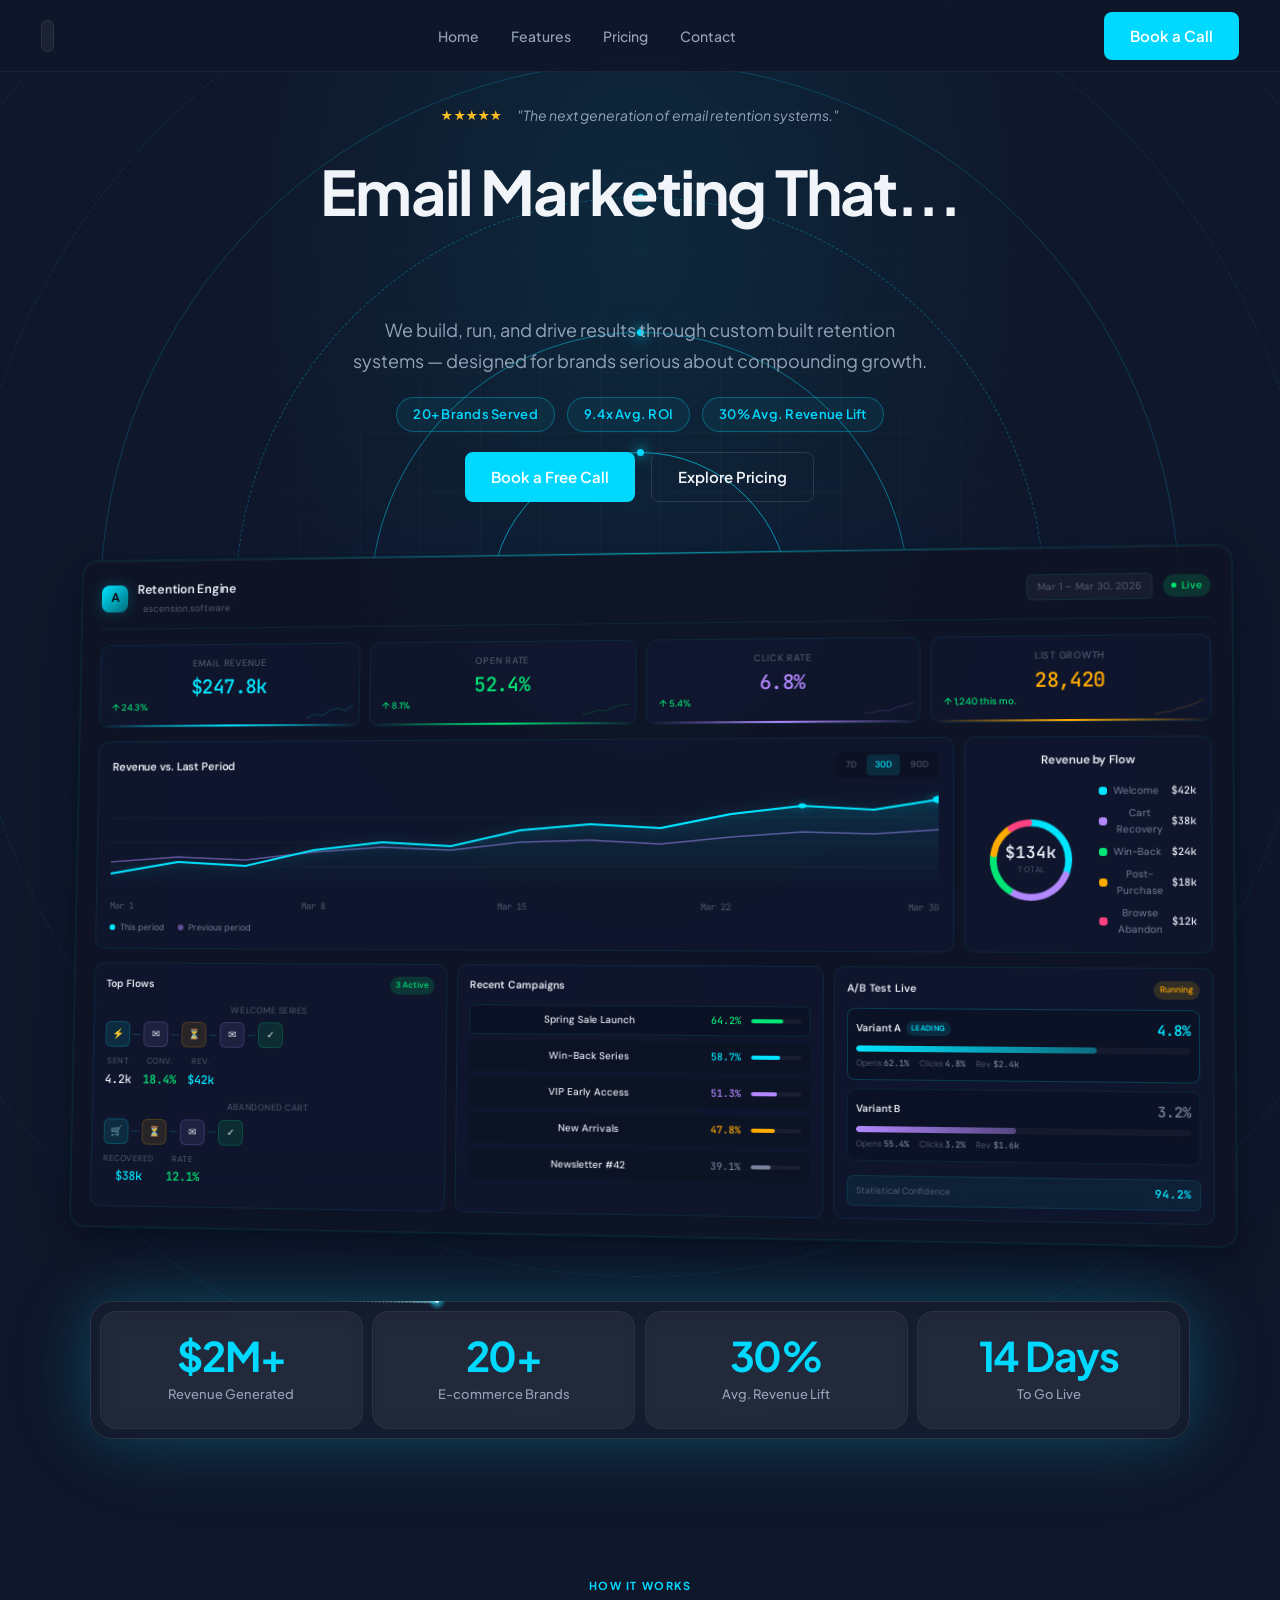
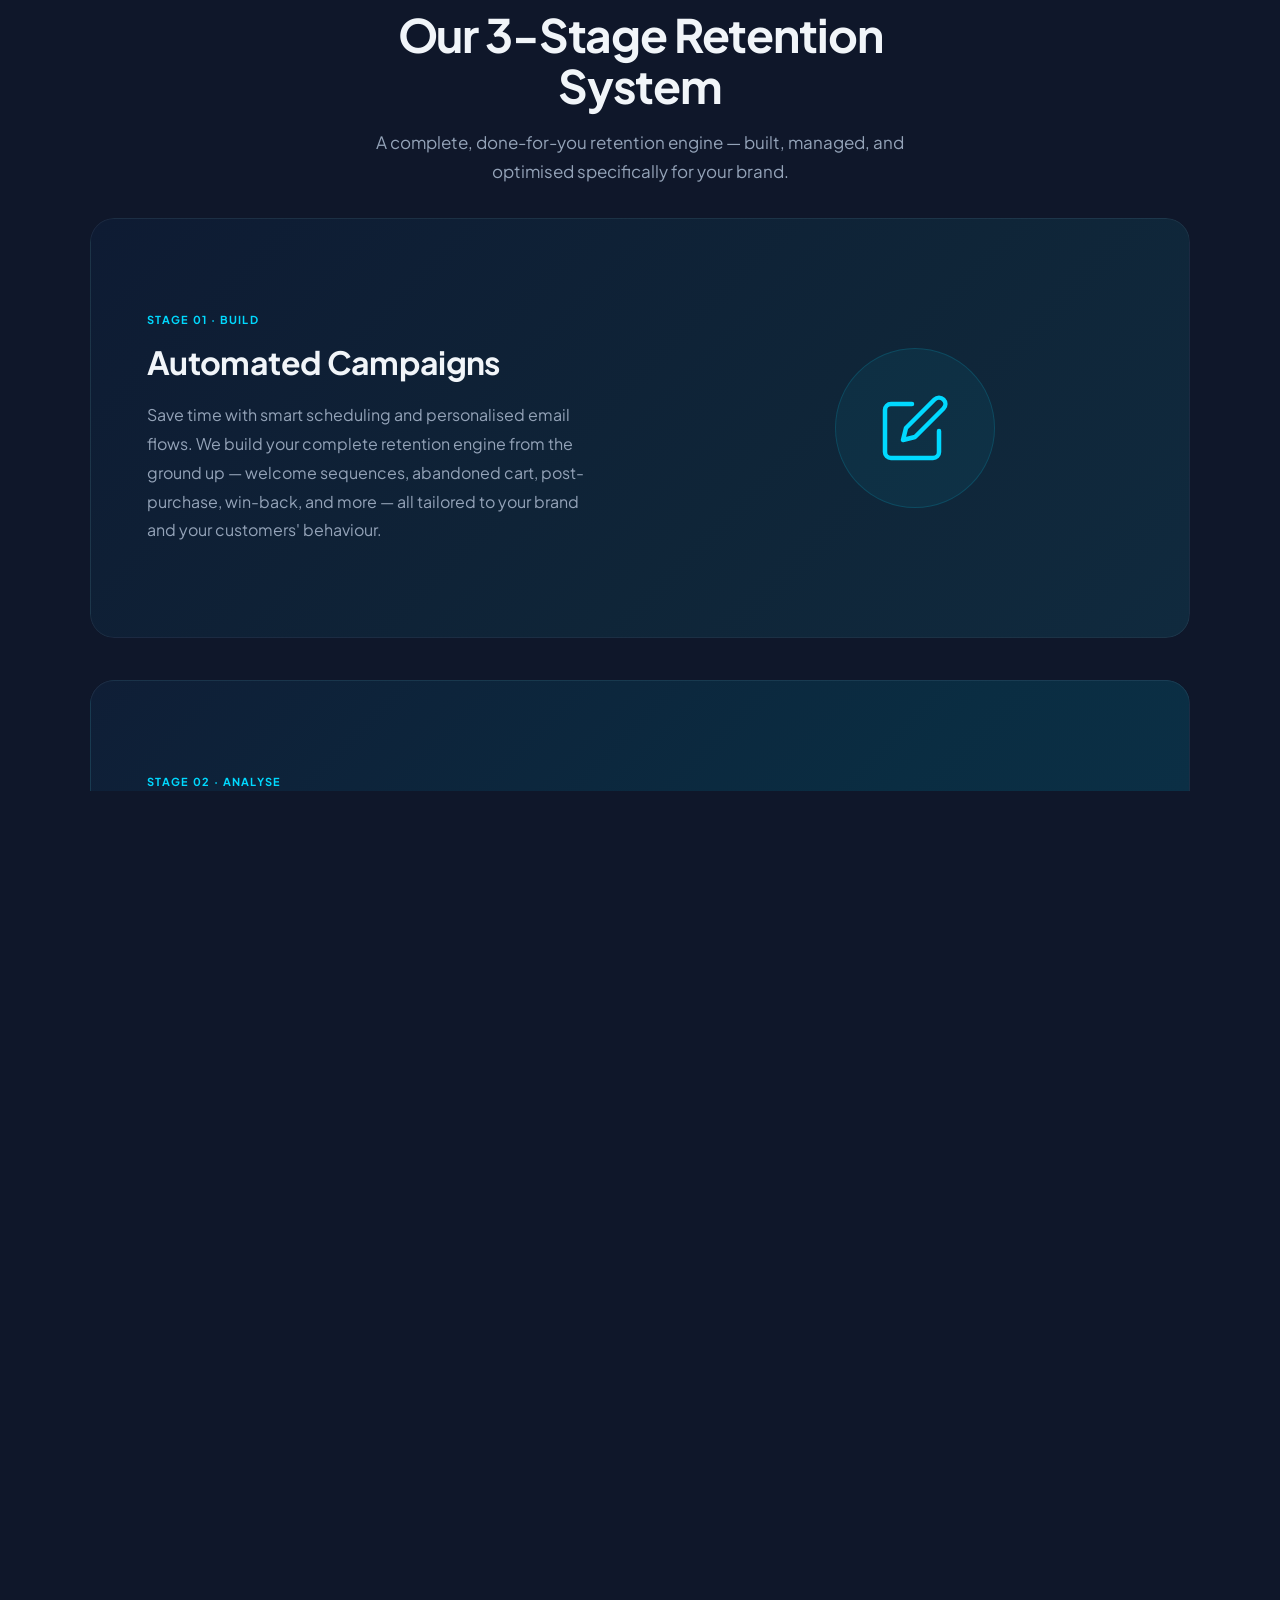
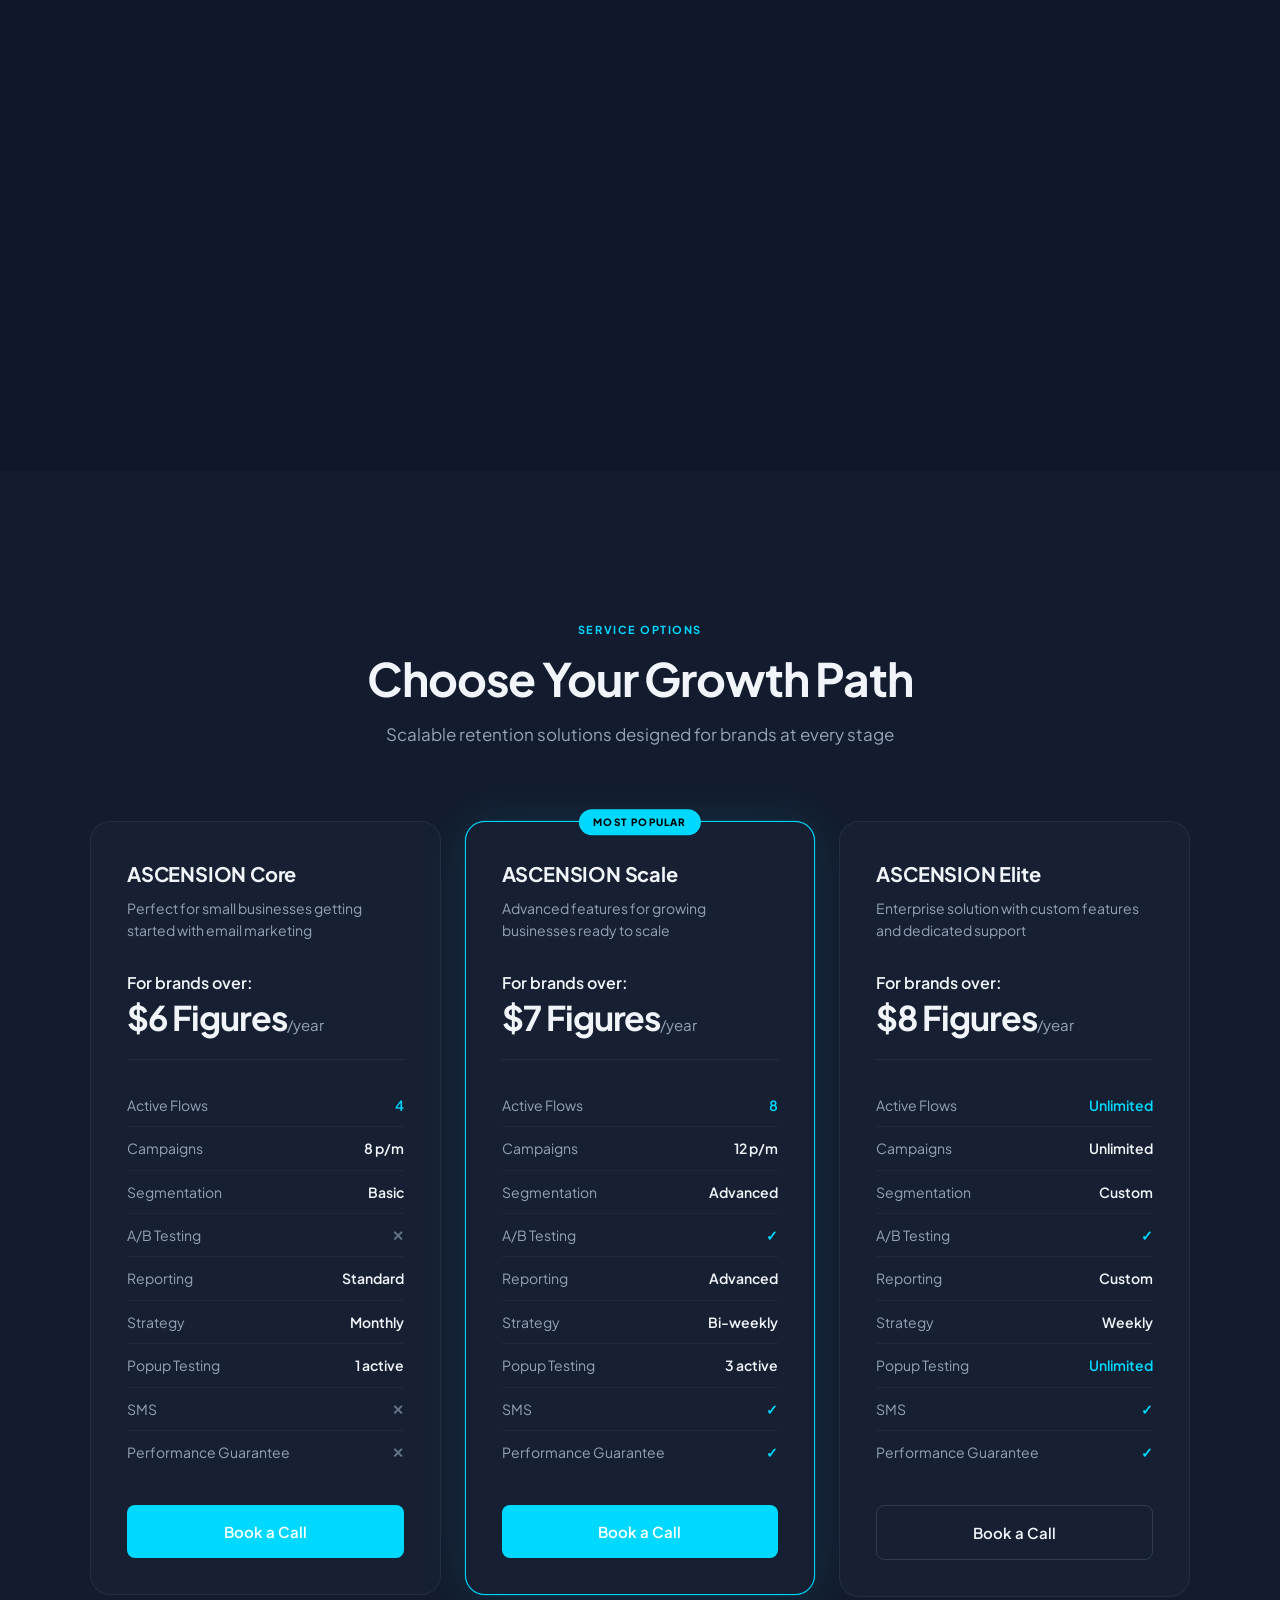
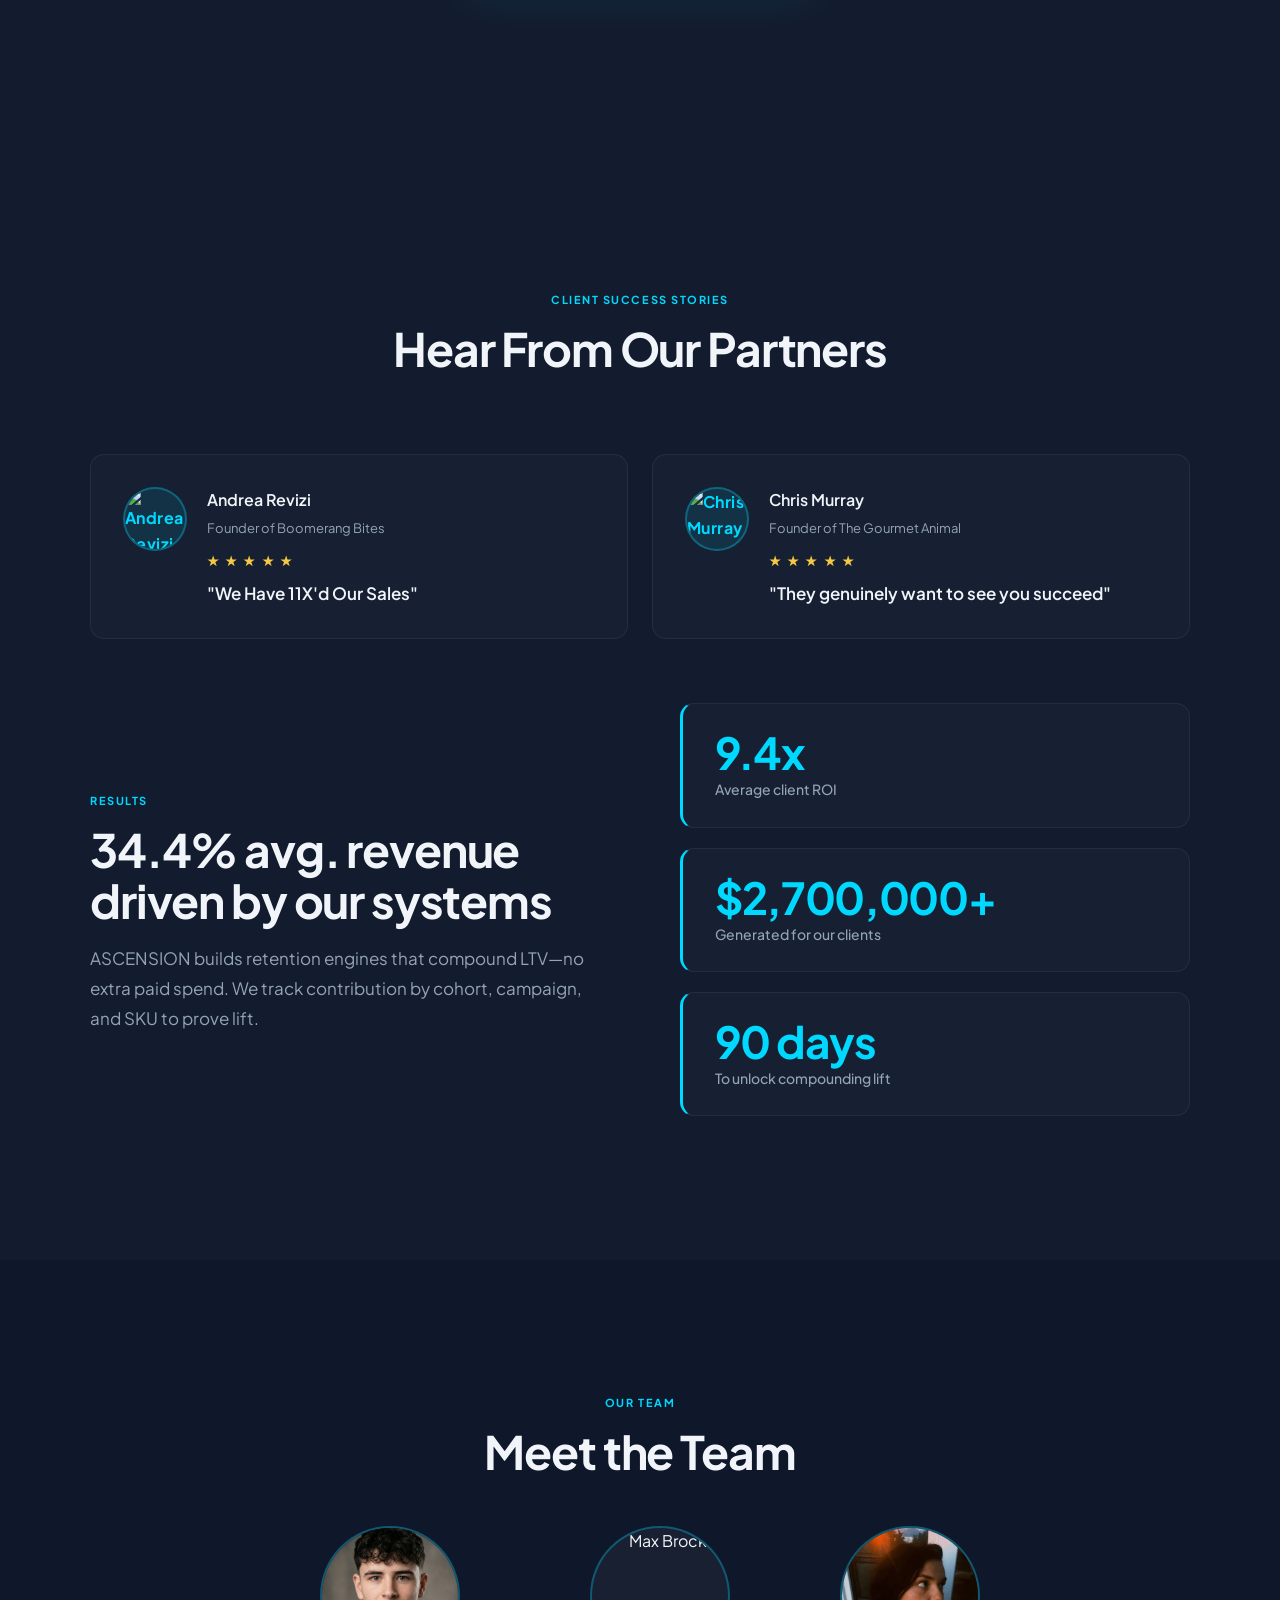
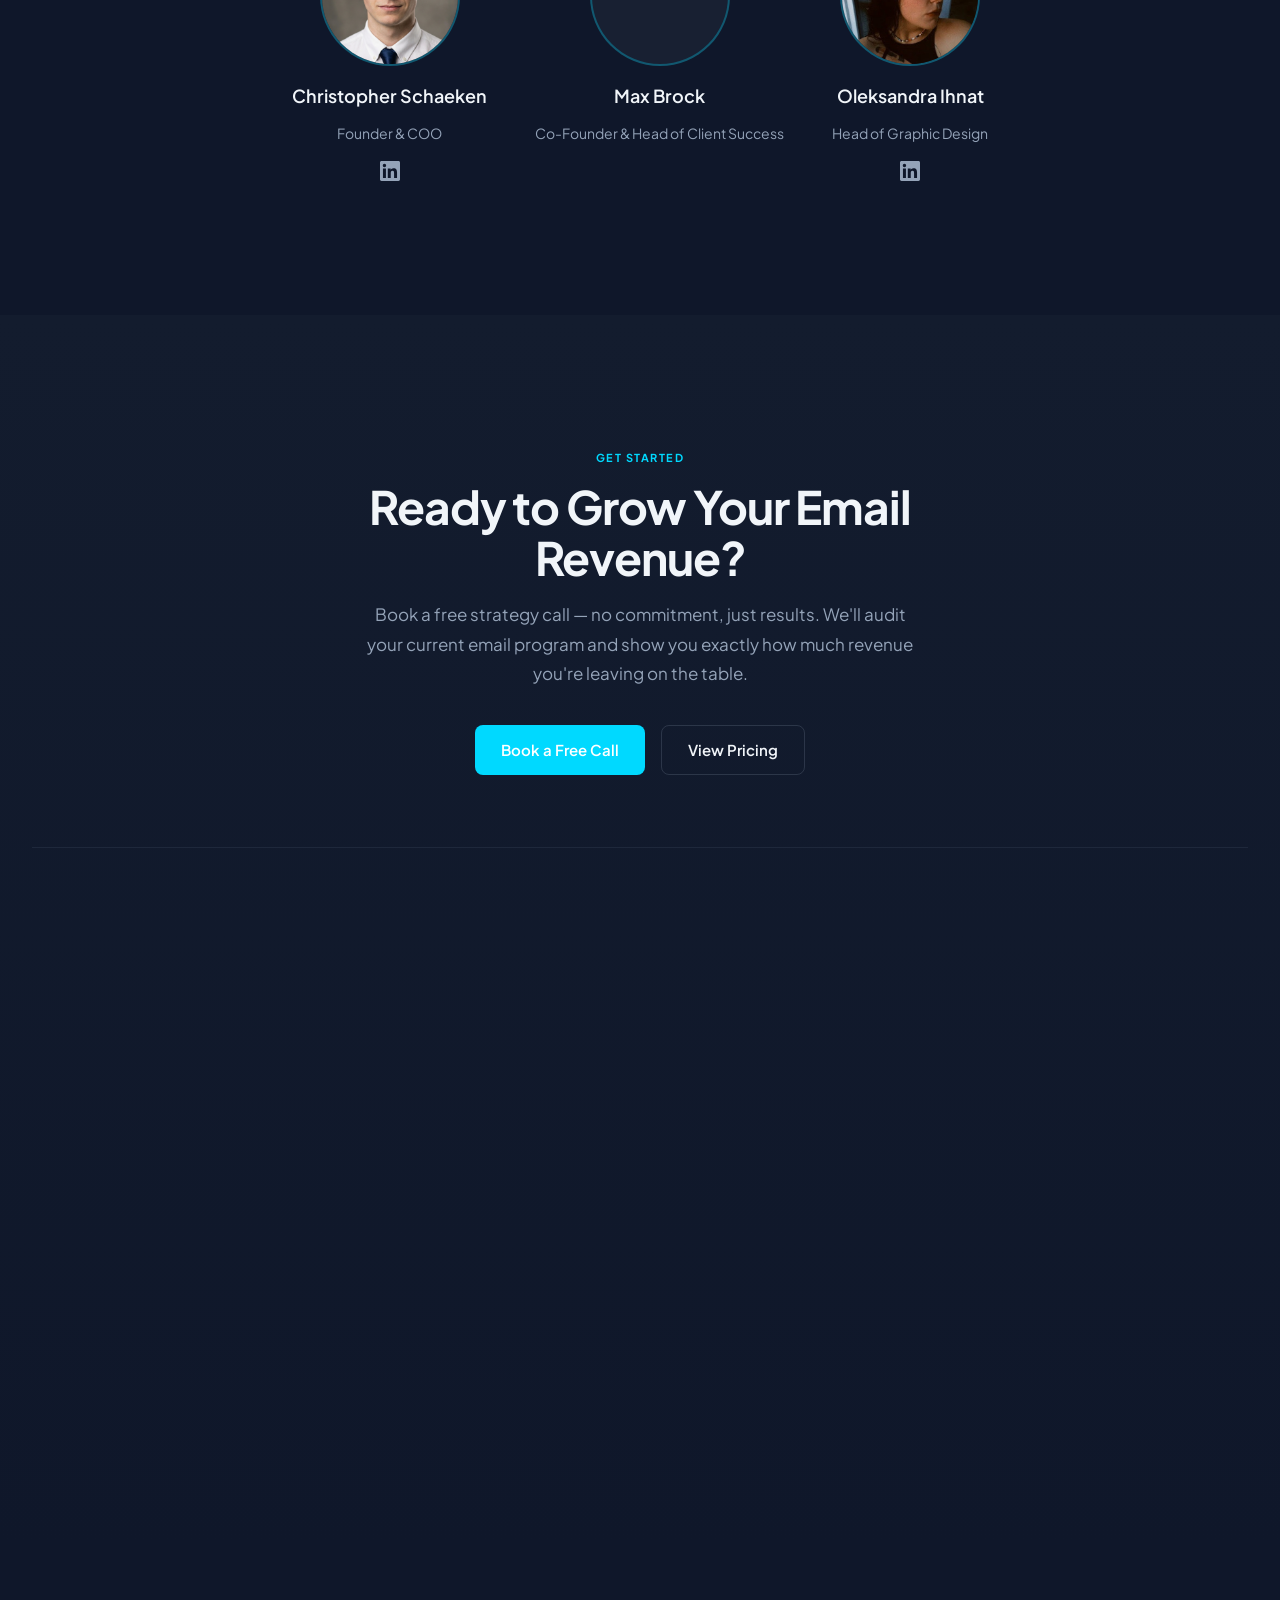
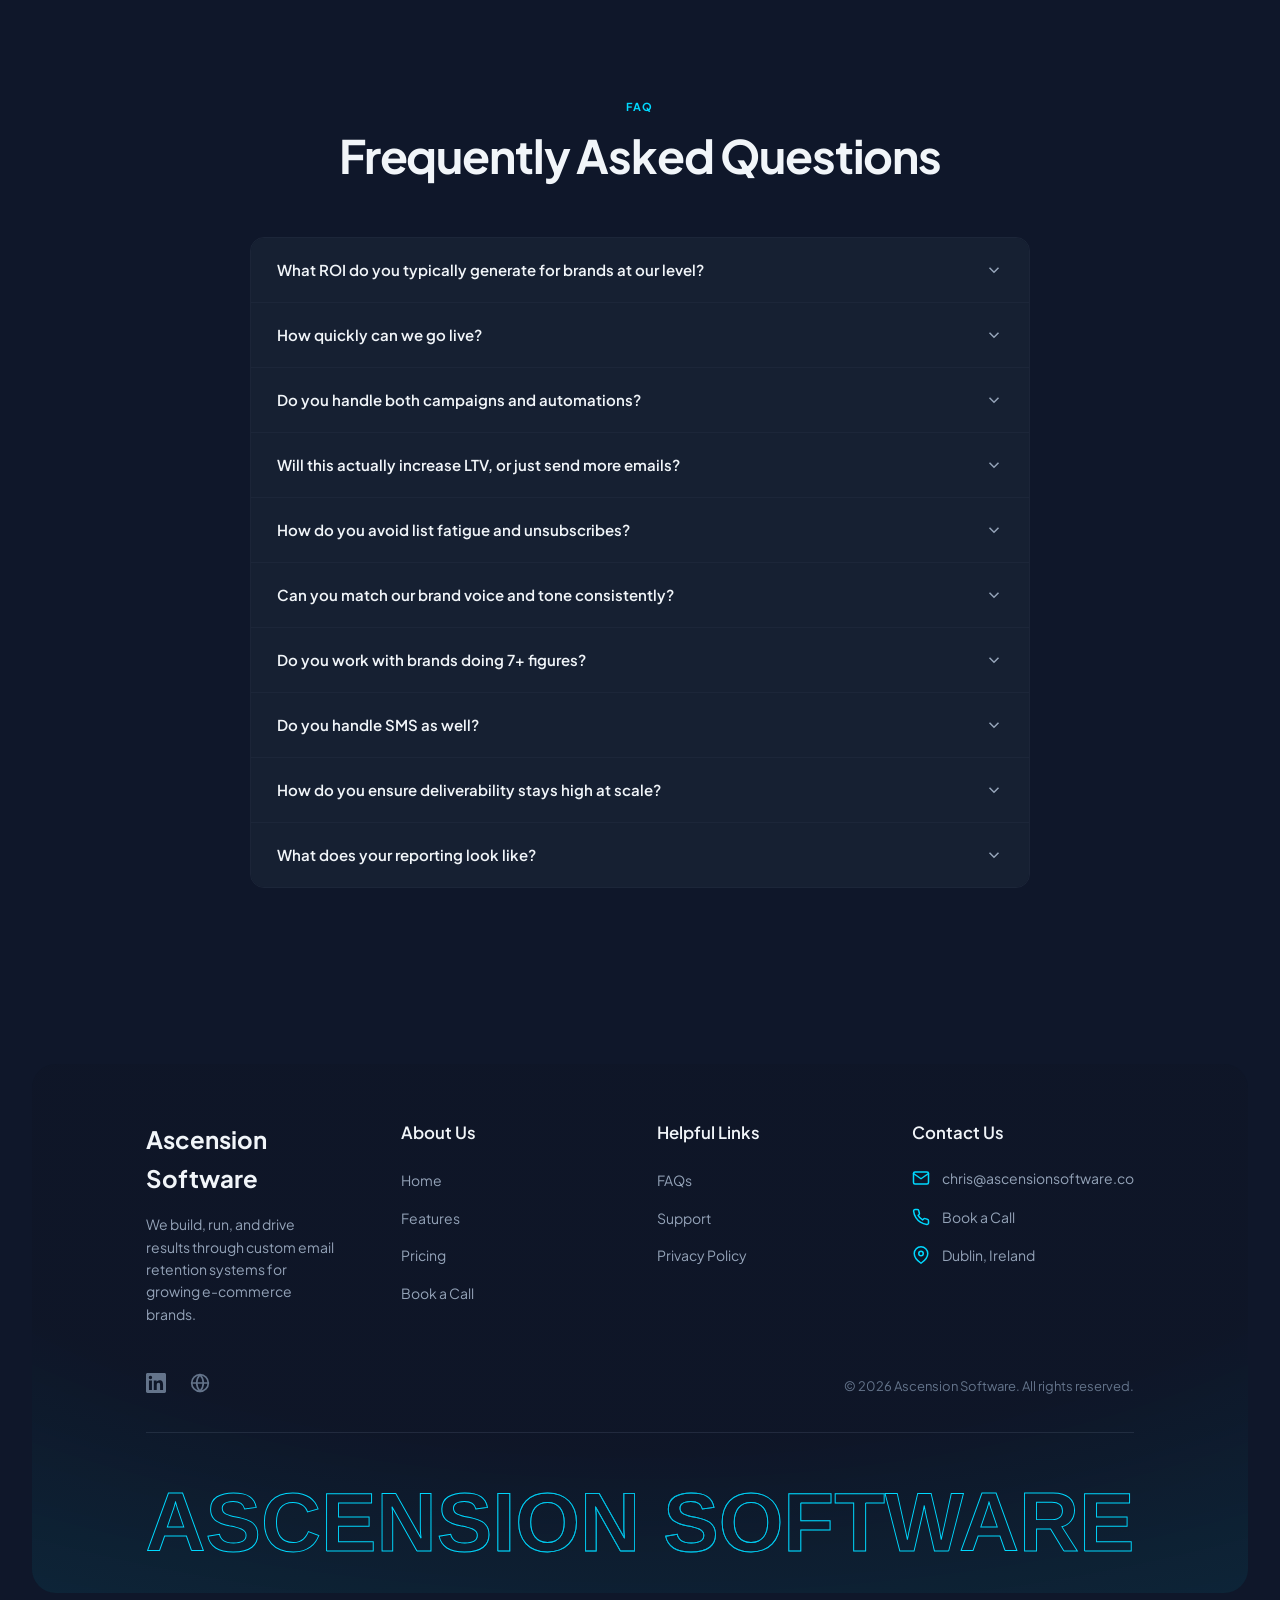
==== commit df77647e: "Fixes ." ====
--- a/index.html
+++ b/index.html
@@ -5,6 +5,7 @@
   <meta name="viewport" content="width=device-width, initial-scale=1.0">
   <meta name="description" content="Ascension Software — We build, run, and drive results through custom email retention systems for growing e-commerce brands.">
   <title>Ascension Software | Email Marketing Agency</title>
+  <link rel="canonical" href="https://ascensionsoftware.co/">
 
   <!-- Open Graph -->
   <meta property="og:type" content="website">
@@ -30,6 +31,7 @@
   <!-- Fonts -->
   <link rel="preconnect" href="https://fonts.googleapis.com">
   <link rel="preconnect" href="https://fonts.gstatic.com" crossorigin>
+  <link rel="preload" as="style" href="https://fonts.googleapis.com/css2?family=Plus+Jakarta+Sans:wght@400;500;600;700&family=DM+Sans:opsz,wght@9..40,300;9..40,400;9..40,500;9..40,600;9..40,700&family=JetBrains+Mono:wght@400;500&display=swap">
   <link href="https://fonts.googleapis.com/css2?family=Plus+Jakarta+Sans:wght@400;500;600;700&family=DM+Sans:opsz,wght@9..40,300;9..40,400;9..40,500;9..40,600;9..40,700&family=JetBrains+Mono:wght@400;500&display=swap" rel="stylesheet">
 
   <!-- Calendly widget CSS -->
@@ -41,180 +43,23 @@
 
 <body>
 
-  <!-- Full-page mouse tracer canvas (disabled) -->
-  <!-- <canvas id="tracer-canvas" aria-hidden="true"></canvas> -->
-
-  <!-- Custom cursor dot (disabled) -->
-  <!-- <div class="cursor" id="custom-cursor" aria-hidden="true"></div> -->
-
-  <!-- Blue flash overlay (outside intro so it persists as intro is removed) -->
-  <div id="warp-flash" aria-hidden="true"></div>
-
-  <!-- ============================================================
-       INTRO SCREEN — Gmail Dark Mock
-       ============================================================ -->
-  <div id="intro-screen" role="presentation" aria-hidden="true" style="display:none">
-    <div class="gmail-ui">
-
-      <!-- Top bar -->
-      <div class="gmail-top">
-        <div class="gmail-top__left">
-          <div class="gmail-hamburger" aria-hidden="true">
-            <span></span><span></span><span></span>
-          </div>
-          <div class="gmail-logo">
-            <!-- Gmail M envelope logo -->
-            <svg class="gmail-logo__icon" viewBox="0 0 75 58" fill="none" aria-hidden="true">
-              <rect width="75" height="58" rx="4" fill="#1f1f1f"/>
-              <path d="M6 10L37.5 32L69 10" stroke="#EA4335" stroke-width="4" stroke-linecap="round"/>
-              <rect x="4" y="10" width="67" height="38" rx="2" fill="none" stroke="#5f6368" stroke-width="1.5"/>
-              <path d="M4 10L37.5 34L71 10" fill="none"/>
-              <path d="M4 10L4 48H71V10L37.5 34L4 10Z" fill="#2d2d2d" stroke="#5f6368" stroke-width="1"/>
-              <path d="M4 10L37.5 34L71 10" stroke="#EA4335" stroke-width="3" stroke-linecap="round" stroke-linejoin="round"/>
-            </svg>
-            <span class="gmail-logo__text">Gmail</span>
-          </div>
-        </div>
-
-        <div class="gmail-search-bar" aria-hidden="true">
-          <div class="gmail-search-bar__icon">
-            <svg viewBox="0 0 24 24" aria-hidden="true">
-              <circle cx="11" cy="11" r="8"/>
-              <path d="m21 21-4.35-4.35"/>
-            </svg>
-          </div>
-          <span class="gmail-search-bar__text">Search in mail</span>
-        </div>
-
-        <div class="gmail-top__right">
-          <div class="gmail-top__avatar" aria-hidden="true">A</div>
-        </div>
-      </div>
-
-      <!-- Body -->
-      <div class="gmail-body">
-
-        <!-- Sidebar -->
-        <aside class="gmail-sidebar" aria-hidden="true">
-          <button class="gmail-compose" tabindex="-1">
-            <svg viewBox="0 0 24 24" fill="none" stroke="currentColor" stroke-width="2" aria-hidden="true">
-              <path d="M11 4H4a2 2 0 0 0-2 2v14a2 2 0 0 0 2 2h14a2 2 0 0 0 2-2v-7"/>
-              <path d="M18.5 2.5a2.121 2.121 0 0 1 3 3L12 15l-4 1 1-4z"/>
-            </svg>
-            Compose
-          </button>
-          <nav class="gmail-nav" aria-hidden="true">
-            <a class="gmail-nav__link is-active" tabindex="-1">
-              <svg viewBox="0 0 24 24" fill="none" stroke="currentColor" stroke-width="2" aria-hidden="true">
-                <polyline points="22 12 16 12 14 15 10 15 8 12 2 12"/>
-                <path d="M5.45 5.11L2 12v6a2 2 0 0 0 2 2h16a2 2 0 0 0 2-2v-6l-3.45-6.89A2 2 0 0 0 16.76 4H7.24a2 2 0 0 0-1.79 1.11z"/>
-              </svg>
-              Inbox
-              <span class="gmail-nav__badge" id="gmail-badge"></span>
-            </a>
-            <a class="gmail-nav__link" tabindex="-1">
-              <svg viewBox="0 0 24 24" fill="none" stroke="currentColor" stroke-width="2" aria-hidden="true">
-                <polygon points="12 2 15.09 8.26 22 9.27 17 14.14 18.18 21.02 12 17.77 5.82 21.02 7 14.14 2 9.27 8.91 8.26 12 2"/>
-              </svg>
-              Starred
-            </a>
-            <a class="gmail-nav__link" tabindex="-1">
-              <svg viewBox="0 0 24 24" fill="none" stroke="currentColor" stroke-width="2" aria-hidden="true">
-                <circle cx="12" cy="12" r="10"/>
-                <polyline points="12 6 12 12 16 14"/>
-              </svg>
-              Snoozed
-            </a>
-            <a class="gmail-nav__link" tabindex="-1">
-              <svg viewBox="0 0 24 24" fill="none" stroke="currentColor" stroke-width="2" aria-hidden="true">
-                <line x1="22" y1="2" x2="11" y2="13"/>
-                <polygon points="22 2 15 22 11 13 2 9 22 2"/>
-              </svg>
-              Sent
-            </a>
-            <a class="gmail-nav__link" tabindex="-1">
-              <svg viewBox="0 0 24 24" fill="none" stroke="currentColor" stroke-width="2" aria-hidden="true">
-                <path d="M14 2H6a2 2 0 0 0-2 2v16a2 2 0 0 0 2 2h12a2 2 0 0 0 2-2V8z"/>
-                <polyline points="14 2 14 8 20 8"/>
-                <line x1="16" y1="13" x2="8" y2="13"/>
-                <line x1="16" y1="17" x2="8" y2="17"/>
-              </svg>
-              Drafts
-            </a>
-          </nav>
-        </aside>
-
-        <!-- Main inbox area -->
-        <div class="gmail-main">
-
-          <!-- Tabs -->
-          <div class="gmail-tab-bar" aria-hidden="true">
-            <button class="gmail-tab-btn is-active" tabindex="-1">
-              <svg viewBox="0 0 24 24" fill="none" stroke="currentColor" stroke-width="2" aria-hidden="true">
-                <polyline points="22 12 16 12 14 15 10 15 8 12 2 12"/>
-                <path d="M5.45 5.11L2 12v6a2 2 0 0 0 2 2h16a2 2 0 0 0 2-2v-6l-3.45-6.89A2 2 0 0 0 16.76 4H7.24a2 2 0 0 0-1.79 1.11z"/>
-              </svg>
-              <span>Primary</span>
-            </button>
-            <button class="gmail-tab-btn" tabindex="-1">
-              <svg viewBox="0 0 24 24" fill="none" stroke="currentColor" stroke-width="2" aria-hidden="true">
-                <path d="M21 16V8a2 2 0 0 0-1-1.73l-7-4a2 2 0 0 0-2 0l-7 4A2 2 0 0 0 2 8v8a2 2 0 0 0 1 1.73l7 4a2 2 0 0 0 2 0l7-4A2 2 0 0 0 21 16z"/>
-              </svg>
-              <span>Promotions</span>
-            </button>
-            <button class="gmail-tab-btn" tabindex="-1">
-              <svg viewBox="0 0 24 24" fill="none" stroke="currentColor" stroke-width="2" aria-hidden="true">
-                <path d="M17 21v-2a4 4 0 0 0-4-4H5a4 4 0 0 0-4 4v2"/>
-                <circle cx="9" cy="7" r="4"/>
-                <path d="M23 21v-2a4 4 0 0 0-3-3.87"/>
-                <path d="M16 3.13a4 4 0 0 1 0 7.75"/>
-              </svg>
-              <span>Social</span>
-            </button>
-          </div>
-
-          <!-- Inbox content -->
-          <div class="gmail-inbox">
-
-            <!-- Empty state (shown first) -->
-            <div class="gmail-empty" id="gmail-empty" aria-live="polite">
-              <svg class="gmail-empty__icon" viewBox="0 0 100 80" fill="none" aria-hidden="true">
-                <rect x="8" y="22" width="84" height="52" rx="5" fill="#2d2d2d" stroke="#444" stroke-width="1.5"/>
-                <path d="M8 30 L50 54 L92 30" stroke="#444" stroke-width="1.5"/>
-                <circle cx="78" cy="18" r="14" fill="#1a3a6c"/>
-                <path d="M72 18 L77 23 L86 12" stroke="#00D9FF" stroke-width="2.5" stroke-linecap="round" stroke-linejoin="round"/>
-              </svg>
-              <p class="gmail-empty__title">Your Primary tab is empty</p>
-              <p class="gmail-empty__sub">Emails will appear here as they arrive.</p>
-            </div>
-
-            <!-- Email rows injected by JS -->
-            <div class="gmail-email-list" id="gmail-email-list"></div>
-
-          </div>
-        </div>
-      </div>
-    </div>
-
-    <!-- Warp streaks canvas (inside intro, z-indexed above Gmail UI) -->
-    <canvas id="warp-canvas" aria-hidden="true"></canvas>
-  </div>
+  <a href="#main-content" class="skip-to-content">Skip to main content</a>
 
   <!-- ============================================================
        HEADER
        ============================================================ -->
   <header class="site-header" id="site-header">
     <a href="#hero" class="site-header__logo" aria-label="Ascension Software — home">
-      <img src="logo.png" alt="Ascension Software logo icon" class="site-header__logo-icon">
-      <img src="ascention.png" alt="Ascension" class="site-header__logo-text">
-      <img src="software.png" alt="Software" class="site-header__logo-text">
+      <img src="logo.png" alt="" class="site-header__logo-icon">
+      <img src="ascention.png" alt="" class="site-header__logo-text">
+      <img src="software.png" alt="" class="site-header__logo-text">
     </a>
 
     <nav class="site-header__nav" aria-label="Primary navigation">
       <a class="site-header__link" href="#hero">Home</a>
       <a class="site-header__link" href="#features">Features</a>
       <a class="site-header__link" href="#pricing">Pricing</a>
-      <a class="site-header__link" href="#contact">Contact</a>
+      <a class="site-header__link" href="#book">Contact</a>
     </nav>
 
     <a class="btn btn--primary site-header__cta" href="#book">Book a Call</a>
@@ -237,11 +82,11 @@
     <a class="mobile-nav__link" href="#hero">Home</a>
     <a class="mobile-nav__link" href="#features">Features</a>
     <a class="mobile-nav__link" href="#pricing">Pricing</a>
-    <a class="mobile-nav__link" href="#contact">Contact</a>
+    <a class="mobile-nav__link" href="#book">Contact</a>
     <a class="btn btn--primary" href="#book" style="text-align:center;">Book a Call</a>
   </nav>
 
-  <main>
+  <main id="main-content">
 
     <!-- ============================================================
          HERO
@@ -836,7 +681,7 @@
       <div class="team-grid">
         <div class="team-card reveal" data-delay="1">
           <div class="team-card__photo">
-            <img src="chris.png" alt="Christopher Schaeken" loading="lazy" width="120" height="120">
+            <img src="pfp1.png" alt="Christopher Schaeken" loading="lazy" width="120" height="120">
           </div>
           <h3 class="team-card__name">Christopher Schaeken</h3>
           <p class="team-card__role">Founder & COO</p>
@@ -851,20 +696,15 @@
           </div>
           <h3 class="team-card__name">Max Brock</h3>
           <p class="team-card__role">Co-Founder & Head of Client Success</p>
-          <!-- TODO: Replace with Max's LinkedIn profile URL -->
-          <a class="team-card__linkedin" href="https://www.linkedin.com/in/" target="_blank" rel="noopener noreferrer">
-            <svg width="20" height="20" viewBox="0 0 24 24" fill="currentColor"><path d="M20.447 20.452h-3.554v-5.569c0-1.328-.027-3.037-1.852-3.037-1.853 0-2.136 1.445-2.136 2.939v5.667H9.351V9h3.414v1.561h.046c.477-.9 1.637-1.85 3.37-1.85 3.601 0 4.267 2.37 4.267 5.455v6.286zM5.337 7.433a2.062 2.062 0 01-2.063-2.065 2.064 2.064 0 112.063 2.065zm1.782 13.019H3.555V9h3.564v11.452zM22.225 0H1.771C.792 0 0 .774 0 1.729v20.542C0 23.227.792 24 1.771 24h20.451C23.2 24 24 23.227 24 22.271V1.729C24 .774 23.2 0 22.222 0h.003z"/></svg>
-          </a>
         </div>
 
         <div class="team-card reveal" data-delay="3">
           <div class="team-card__photo">
-            <img src="inham.png" alt="Oleksandra Ihnat" loading="lazy" width="120" height="120">
+            <img src="pfp3.jpeg" alt="Oleksandra Ihnat" loading="lazy" width="120" height="120">
           </div>
           <h3 class="team-card__name">Oleksandra Ihnat</h3>
           <p class="team-card__role">Head of Graphic Design</p>
-          <!-- TODO: Replace with Oleksandra's LinkedIn profile URL -->
-          <a class="team-card__linkedin" href="https://www.linkedin.com/in/" target="_blank" rel="noopener noreferrer">
+          <a class="team-card__linkedin" href="https://www.linkedin.com/in/oleksandra-ihnat/" target="_blank" rel="noopener noreferrer">
             <svg width="20" height="20" viewBox="0 0 24 24" fill="currentColor"><path d="M20.447 20.452h-3.554v-5.569c0-1.328-.027-3.037-1.852-3.037-1.853 0-2.136 1.445-2.136 2.939v5.667H9.351V9h3.414v1.561h.046c.477-.9 1.637-1.85 3.37-1.85 3.601 0 4.267 2.37 4.267 5.455v6.286zM5.337 7.433a2.062 2.062 0 01-2.063-2.065 2.064 2.064 0 112.063 2.065zm1.782 13.019H3.555V9h3.564v11.452zM22.225 0H1.771C.792 0 0 .774 0 1.729v20.542C0 23.227.792 24 1.771 24h20.451C23.2 24 24 23.227 24 22.271V1.729C24 .774 23.2 0 22.222 0h.003z"/></svg>
           </a>
         </div>
@@ -903,7 +743,7 @@
     <!-- ============================================================
          FAQ
          ============================================================ -->
-    <section class="faq-section" id="contact">
+    <section class="faq-section" id="faq">
       <div class="faq-container">
 
         <div class="faq-header reveal">
@@ -959,7 +799,7 @@
         <div class="hover-footer__links-group">
           <h4 class="hover-footer__heading">Helpful Links</h4>
           <ul class="hover-footer__link-list">
-            <li><a href="#contact">FAQs</a></li>
+            <li><a href="#faq">FAQs</a></li>
             <li><a href="#book">Support</a></li>
             <li><a href="privacy-policy.html">Privacy Policy</a></li>
           </ul>
@@ -989,8 +829,8 @@
       <!-- Socials + copyright -->
       <div class="hover-footer__bottom">
         <div class="hover-footer__socials">
-          <!-- LinkedIn — TODO: Replace with company LinkedIn URL -->
-          <a href="https://www.linkedin.com/in/" target="_blank" rel="noopener noreferrer" aria-label="LinkedIn">
+          <!-- LinkedIn — TODO: Replace with company LinkedIn URL when available -->
+          <a href="https://www.linkedin.com/in/christopher-schaeken-565a86357/" target="_blank" rel="noopener noreferrer" aria-label="LinkedIn">
             <svg width="20" height="20" viewBox="0 0 24 24" fill="currentColor"><path d="M20.447 20.452h-3.554v-5.569c0-1.328-.027-3.037-1.852-3.037-1.853 0-2.136 1.445-2.136 2.939v5.667H9.351V9h3.414v1.561h.046c.477-.9 1.637-1.85 3.37-1.85 3.601 0 4.267 2.37 4.267 5.455v6.286zM5.337 7.433a2.062 2.062 0 01-2.063-2.065 2.064 2.064 0 112.063 2.065zm1.782 13.019H3.555V9h3.564v11.452zM22.225 0H1.771C.792 0 0 .774 0 1.729v20.542C0 23.227.792 24 1.771 24h20.451C23.2 24 24 23.227 24 22.271V1.729C24 .774 23.2 0 22.222 0h.003z"/></svg>
           </a>
           <!-- TODO: Add Twitter/X and Instagram links when accounts are active -->
@@ -1081,7 +921,7 @@
   <script src="https://assets.calendly.com/assets/external/widget.js" async></script>
 
   <!-- Site JS -->
-  <script src="script.js"></script>
+  <script src="script.js" defer></script>
 
 </body>
 </html>
--- a/styles.css
+++ b/styles.css
@@ -1,6 +1,24 @@
 /* =====================================================
    ASCENSION SOFTWARE — styles.css
    ===================================================== */
+
+/* --- Skip to Content --- */
+.skip-to-content {
+  position: absolute;
+  top: -100%;
+  left: 1rem;
+  z-index: 9999;
+  padding: 0.75rem 1.25rem;
+  background: #fff;
+  color: #0F172A;
+  font-weight: 600;
+  border-radius: 0 0 0.5rem 0.5rem;
+  text-decoration: none;
+  transition: top 0.15s;
+}
+.skip-to-content:focus {
+  top: 0;
+}
 
 /* --- Design Tokens --- */
 :root {
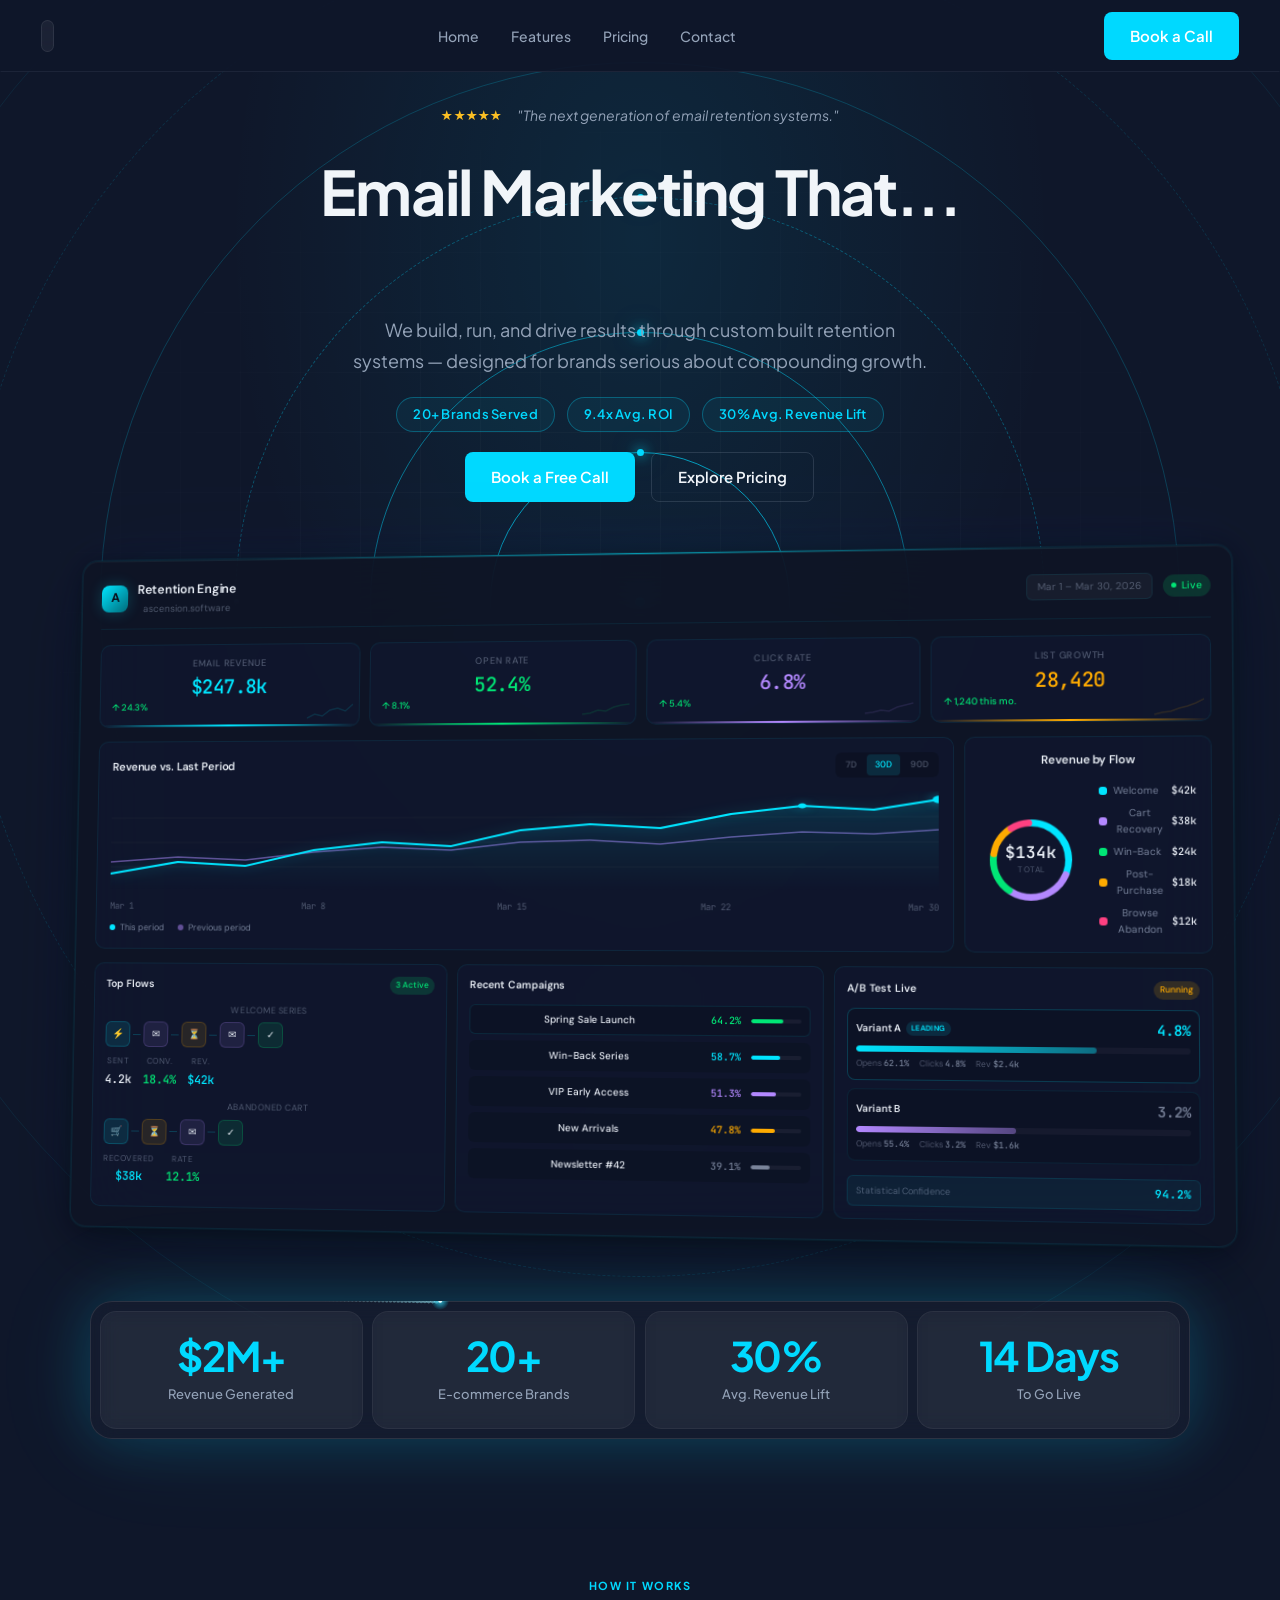
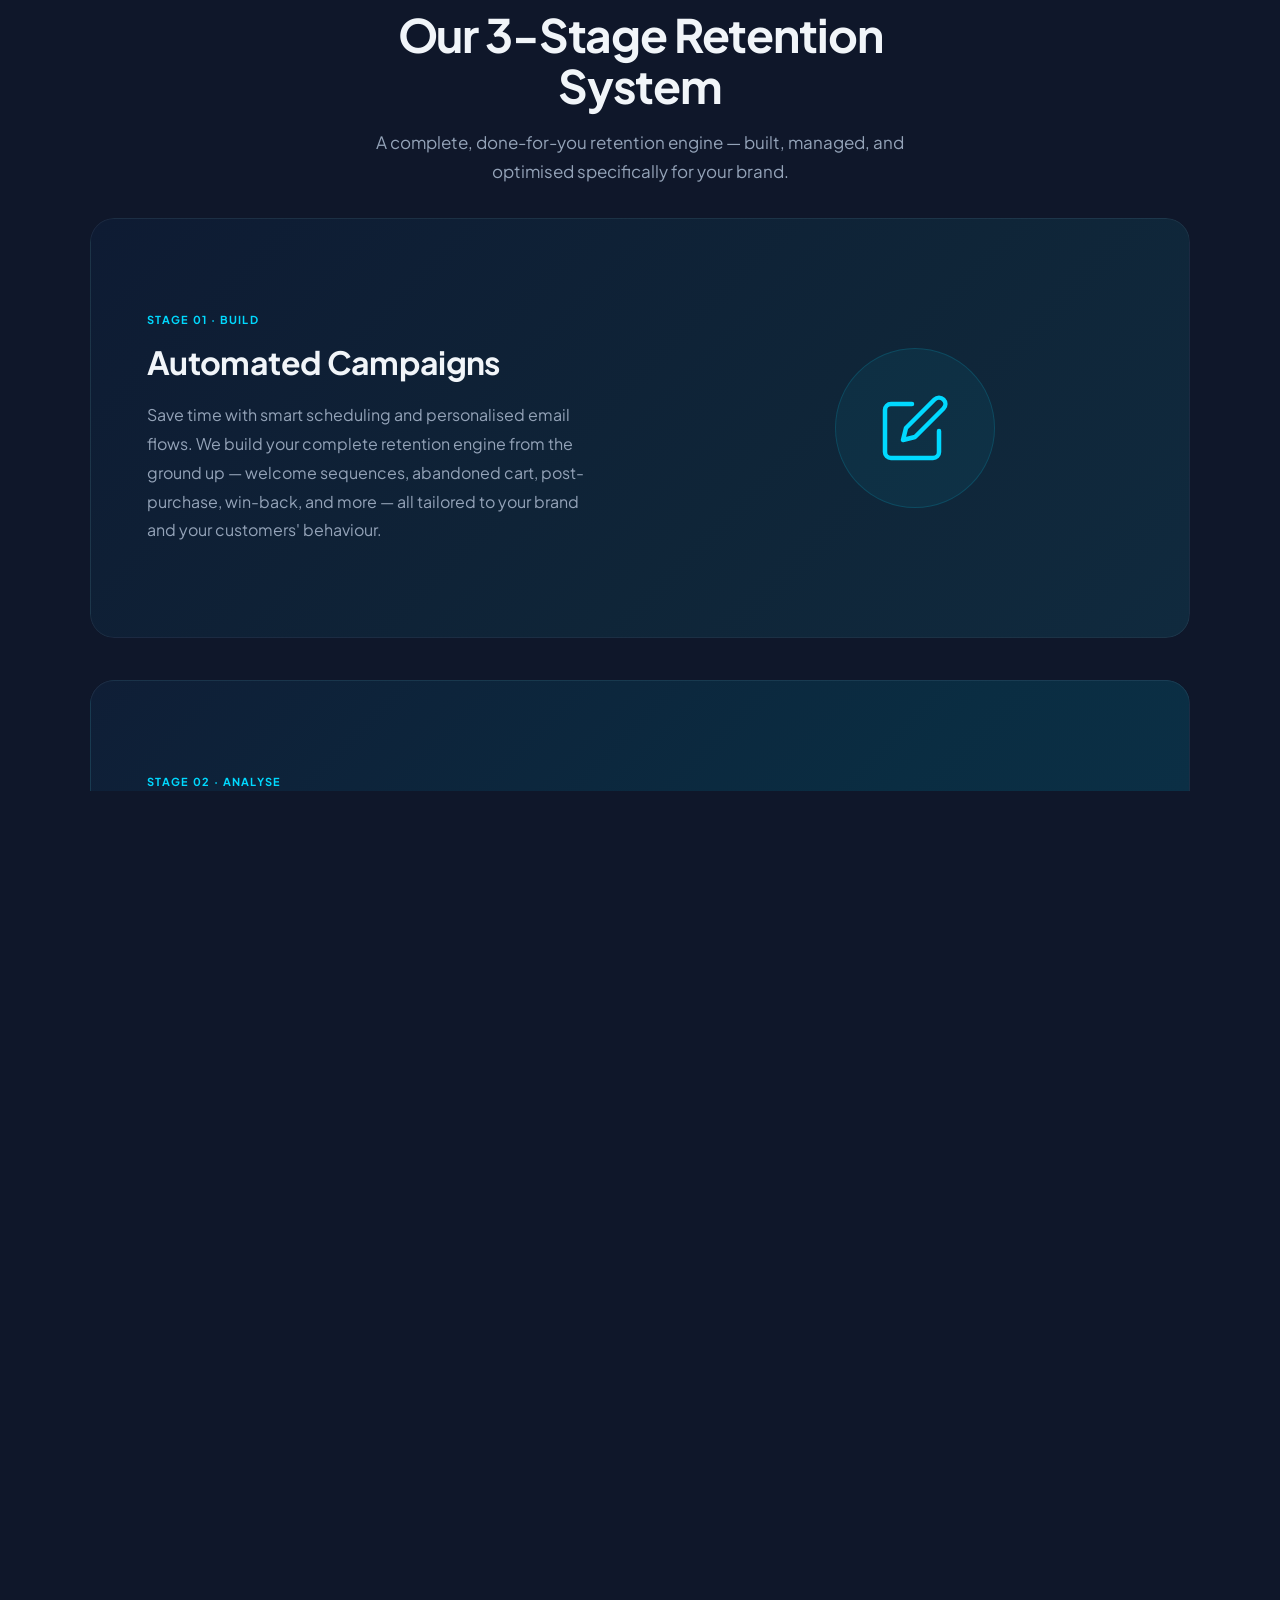
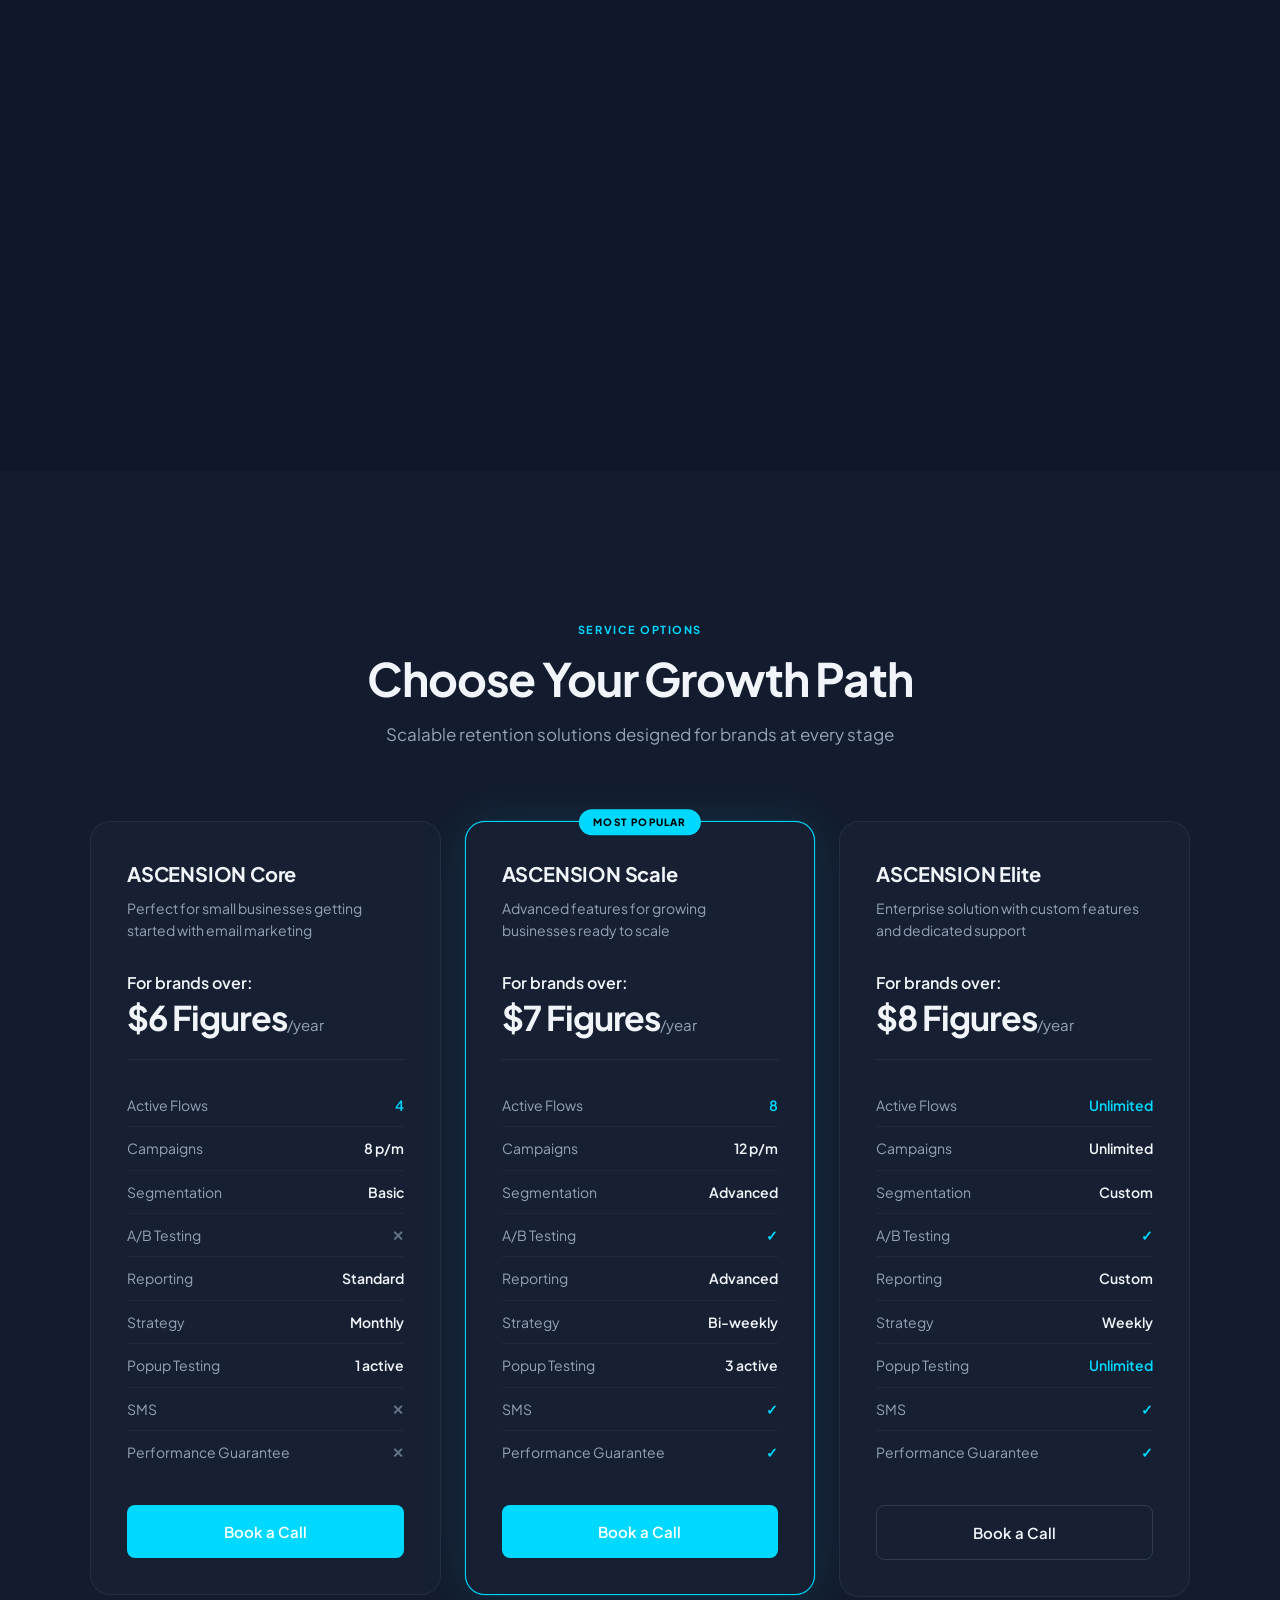
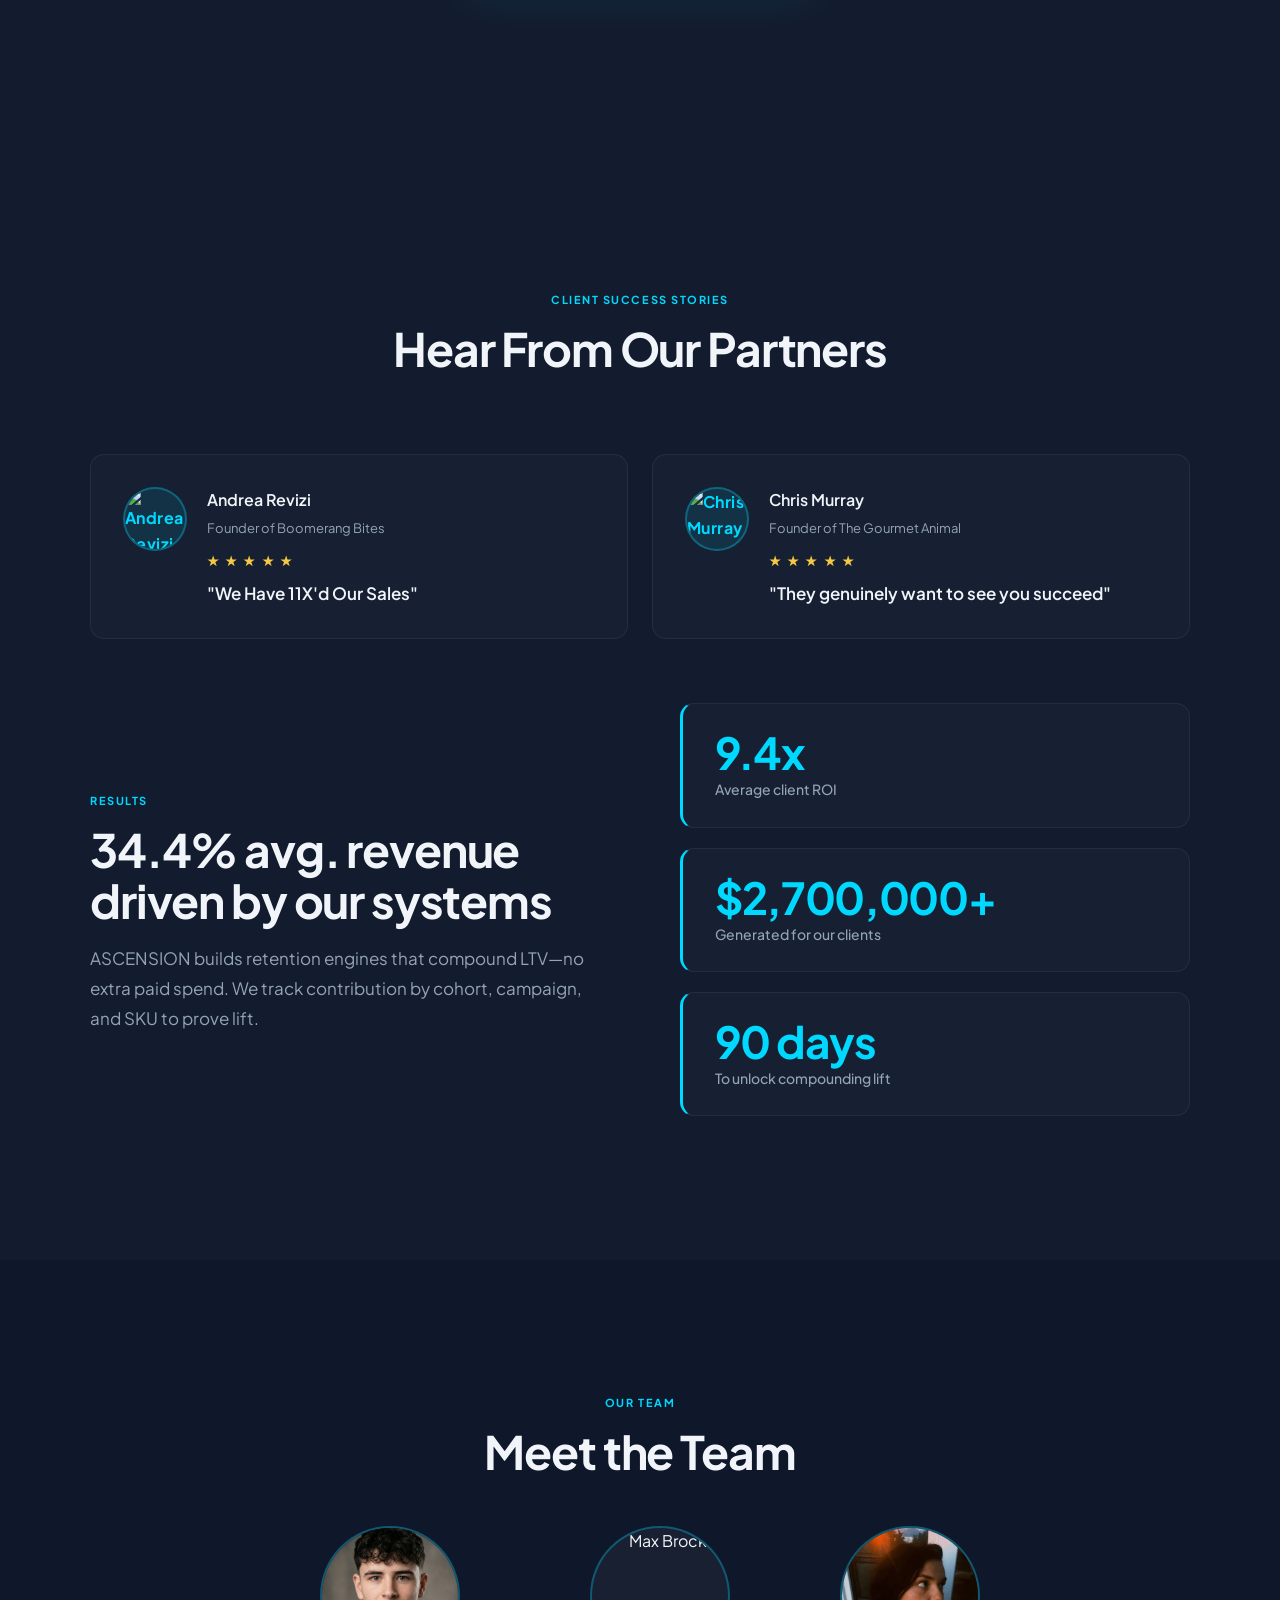
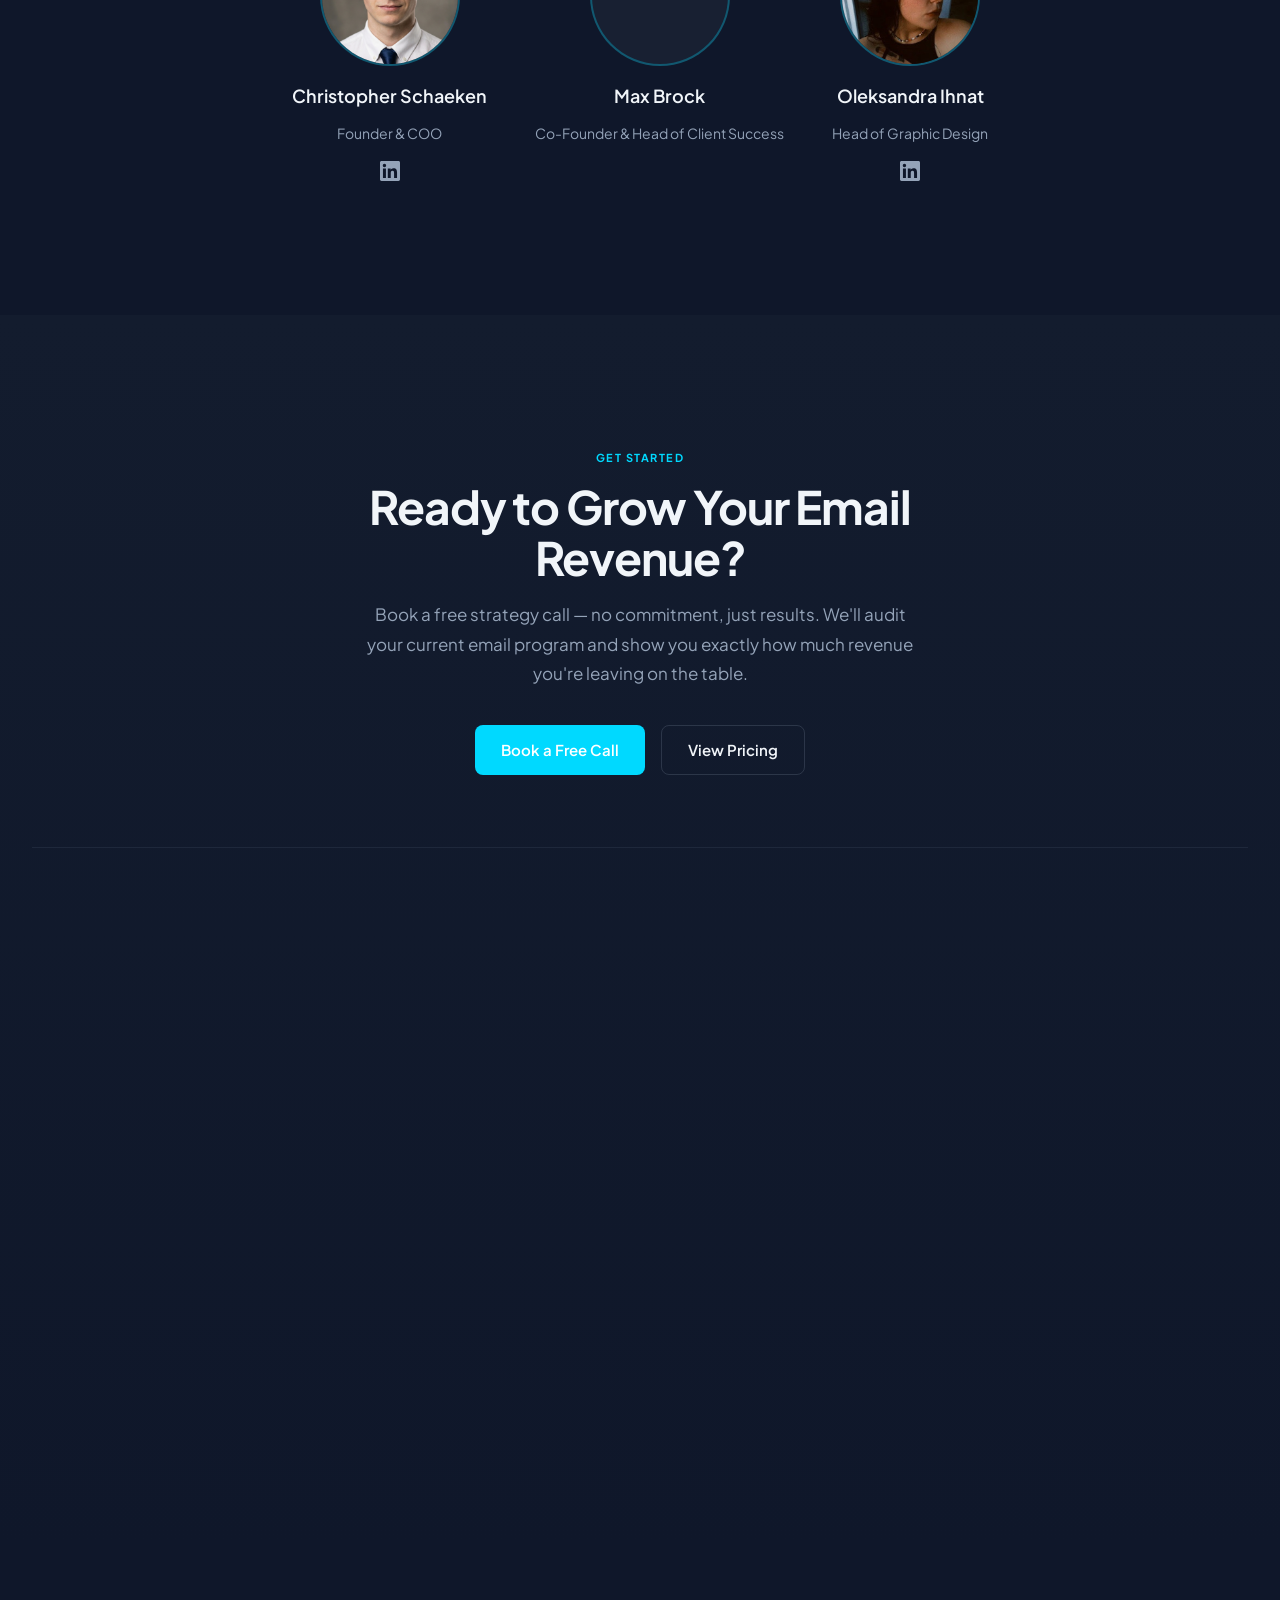
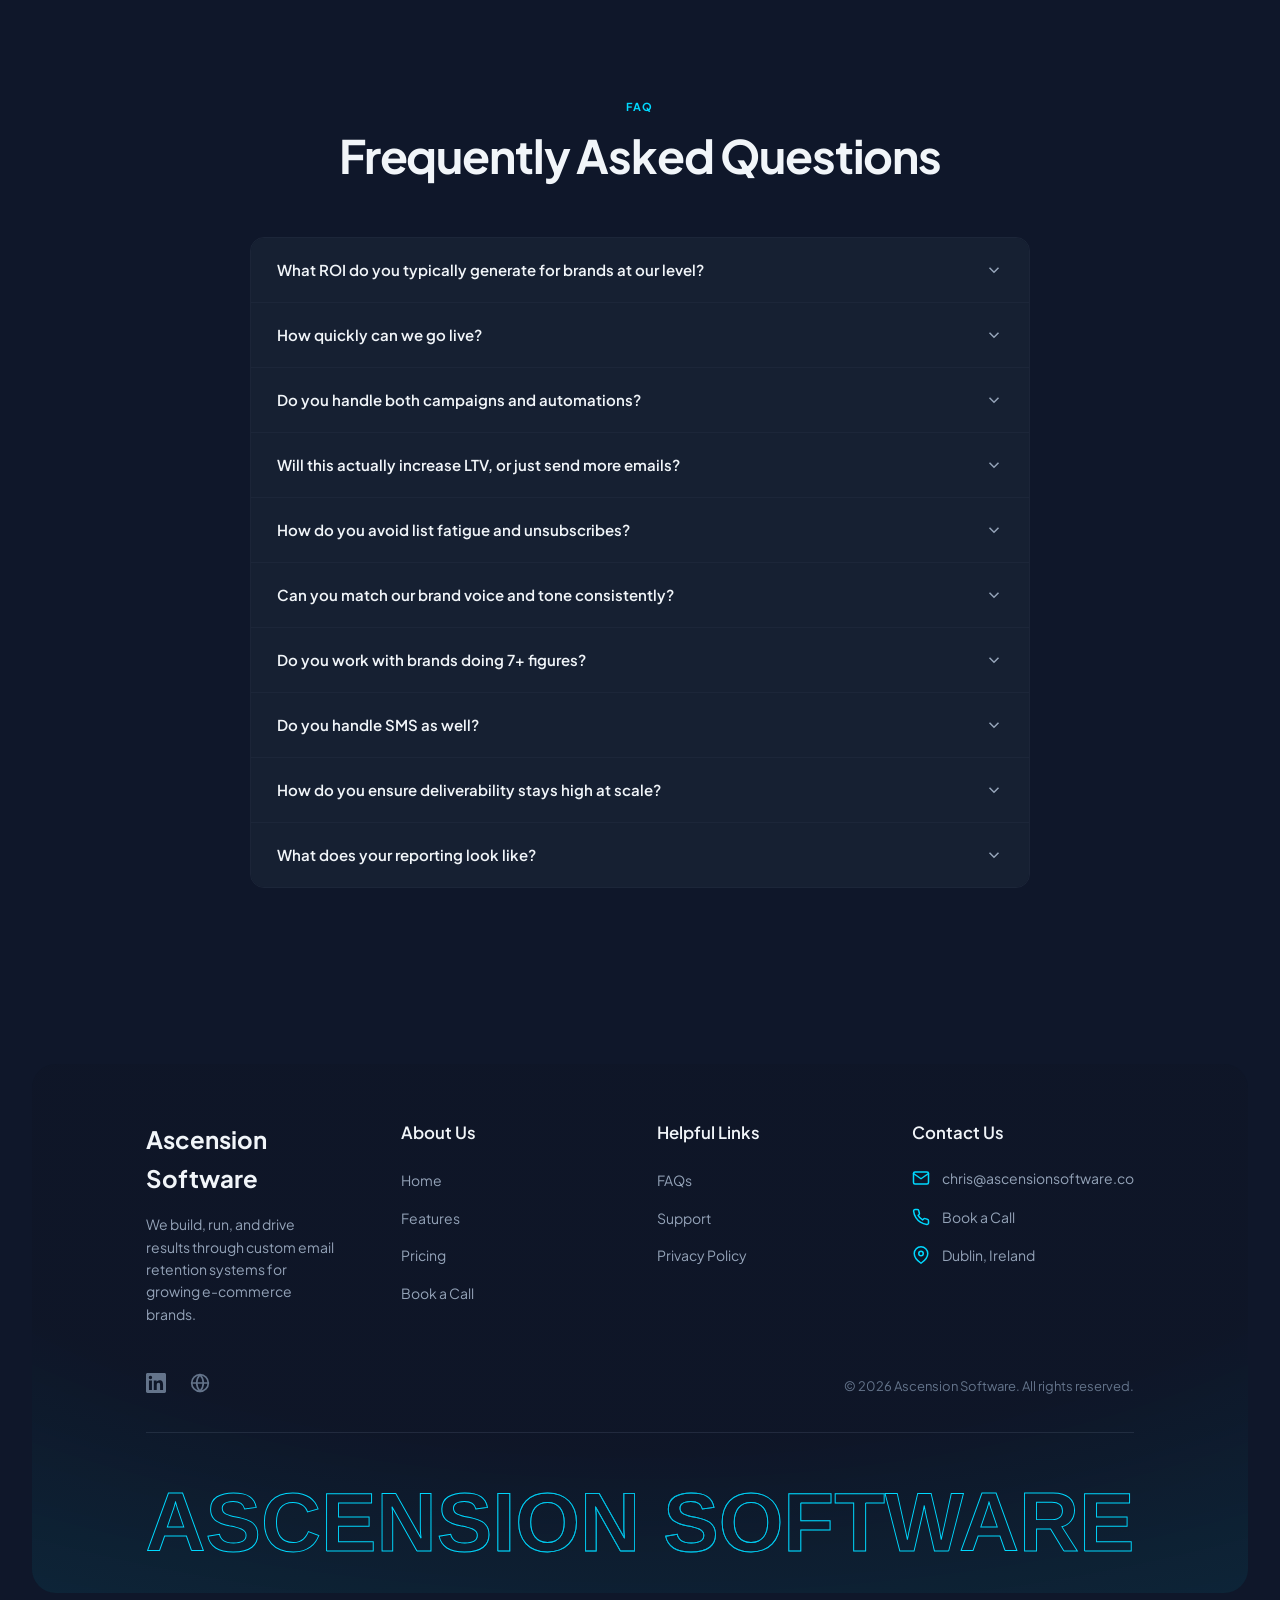
==== commit 1b0e0225: "mobile dashboard making shorter" ====
--- a/index.html
+++ b/index.html
@@ -51,7 +51,7 @@
   <header class="site-header" id="site-header">
     <a href="#hero" class="site-header__logo" aria-label="Ascension Software — home">
       <img src="logo.png" alt="" class="site-header__logo-icon">
-      <img src="ascention.png" alt="" class="site-header__logo-text">
+      <img src="ascension.png" alt="" class="site-header__logo-text">
       <img src="software.png" alt="" class="site-header__logo-text">
     </a>
 
@@ -262,7 +262,7 @@
 
             <!-- Bottom Row -->
             <div class="hero-dash-bottom-row">
-              <div class="hero-dash-panel">
+              <div class="hero-dash-panel hero-dash-mobile-hide">
                 <div class="hero-dash-panel-header">
                   <div class="hero-dash-panel-title">Top Flows</div>
                   <div class="hero-dash-flow-status active">3 Active</div>
@@ -305,7 +305,7 @@
               </div>
 
               <!-- Recent Campaigns -->
-              <div class="hero-dash-panel">
+              <div class="hero-dash-panel hero-dash-mobile-hide">
                 <div class="hero-dash-panel-header">
                   <div class="hero-dash-panel-title">Recent Campaigns</div>
                 </div>
@@ -339,7 +339,7 @@
               </div>
 
               <!-- A/B Test -->
-              <div class="hero-dash-panel">
+              <div class="hero-dash-panel hero-dash-mobile-hide">
                 <div class="hero-dash-panel-header">
                   <div class="hero-dash-panel-title">A/B Test Live</div>
                   <div class="hero-dash-flow-status optimizing">Running</div>
--- a/styles.css
+++ b/styles.css
@@ -821,6 +821,7 @@
   .hero-dash-kpi-row { grid-template-columns: repeat(2, 1fr); }
   .hero-dash-middle-row { grid-template-columns: 1fr; }
   .hero-dash-bottom-row { grid-template-columns: 1fr; }
+  .hero-dash-mobile-hide { display: none; }
 }
 
 /* =====================================================
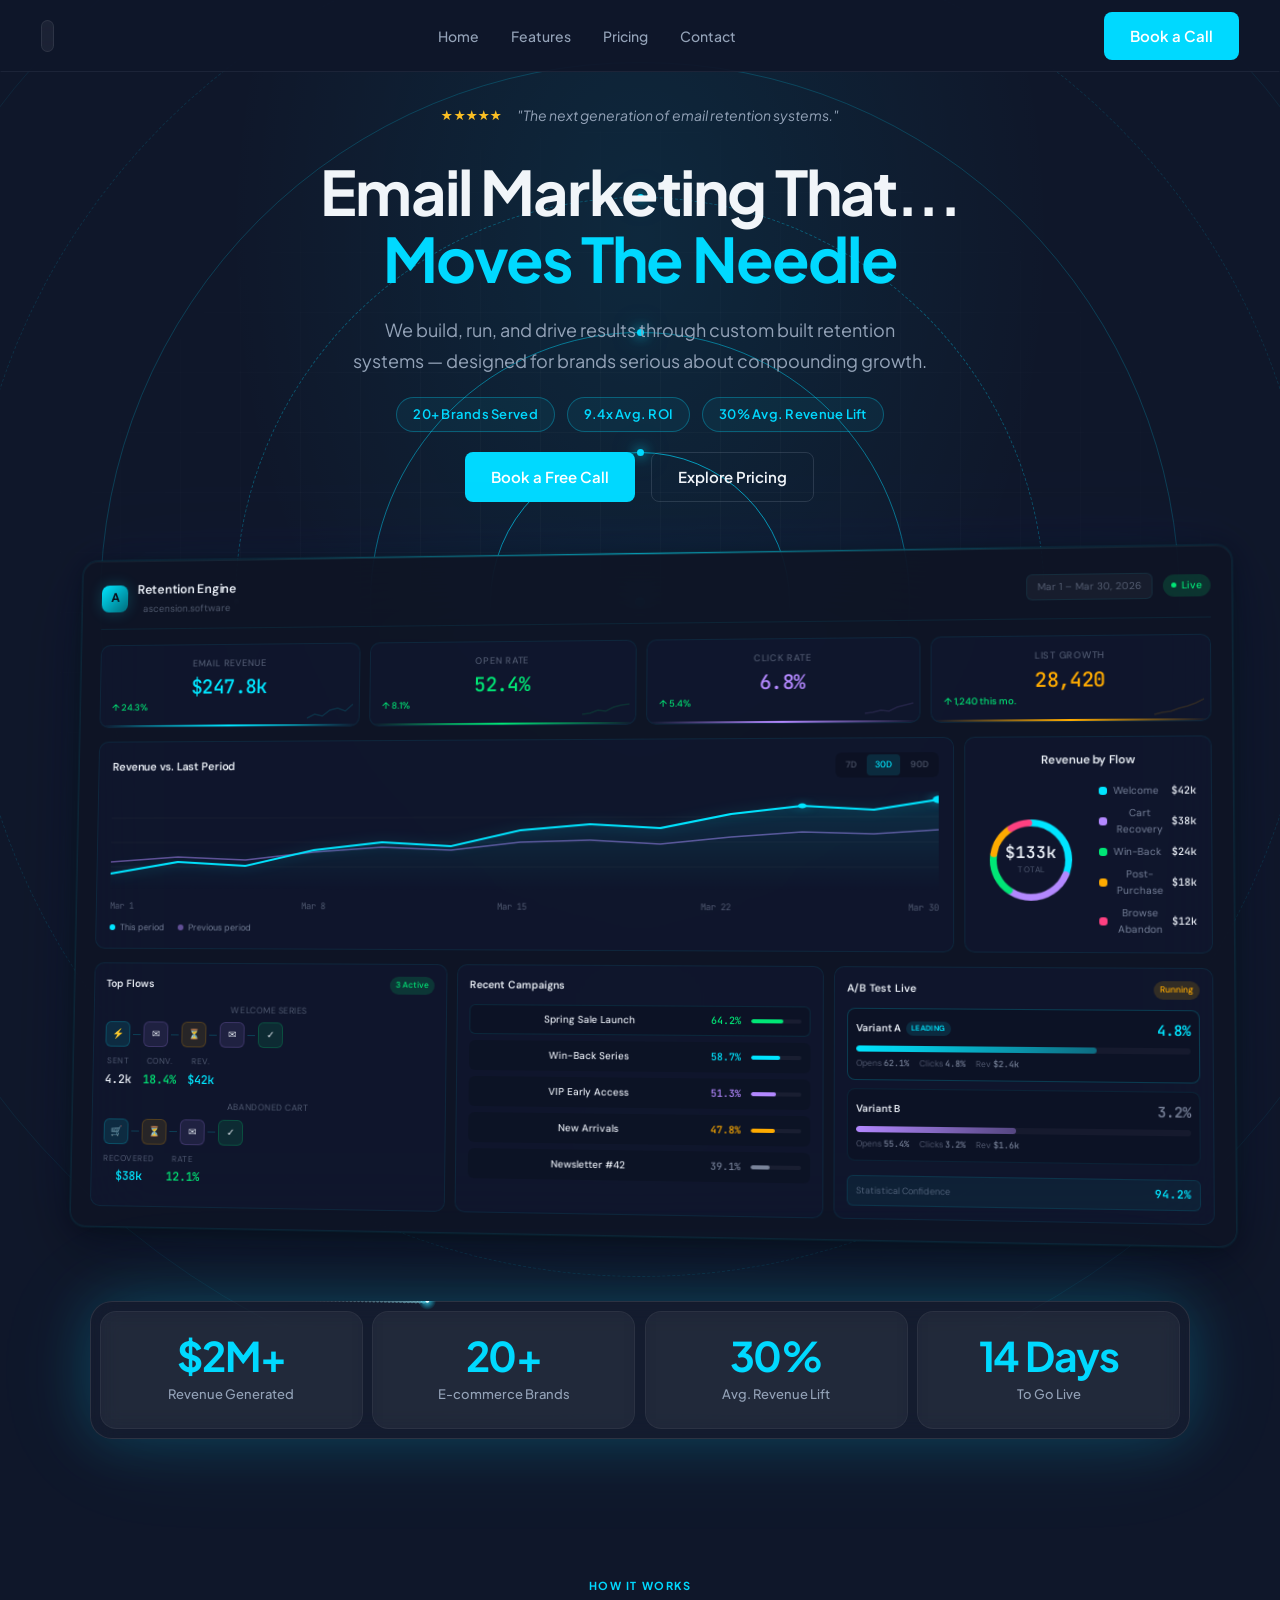
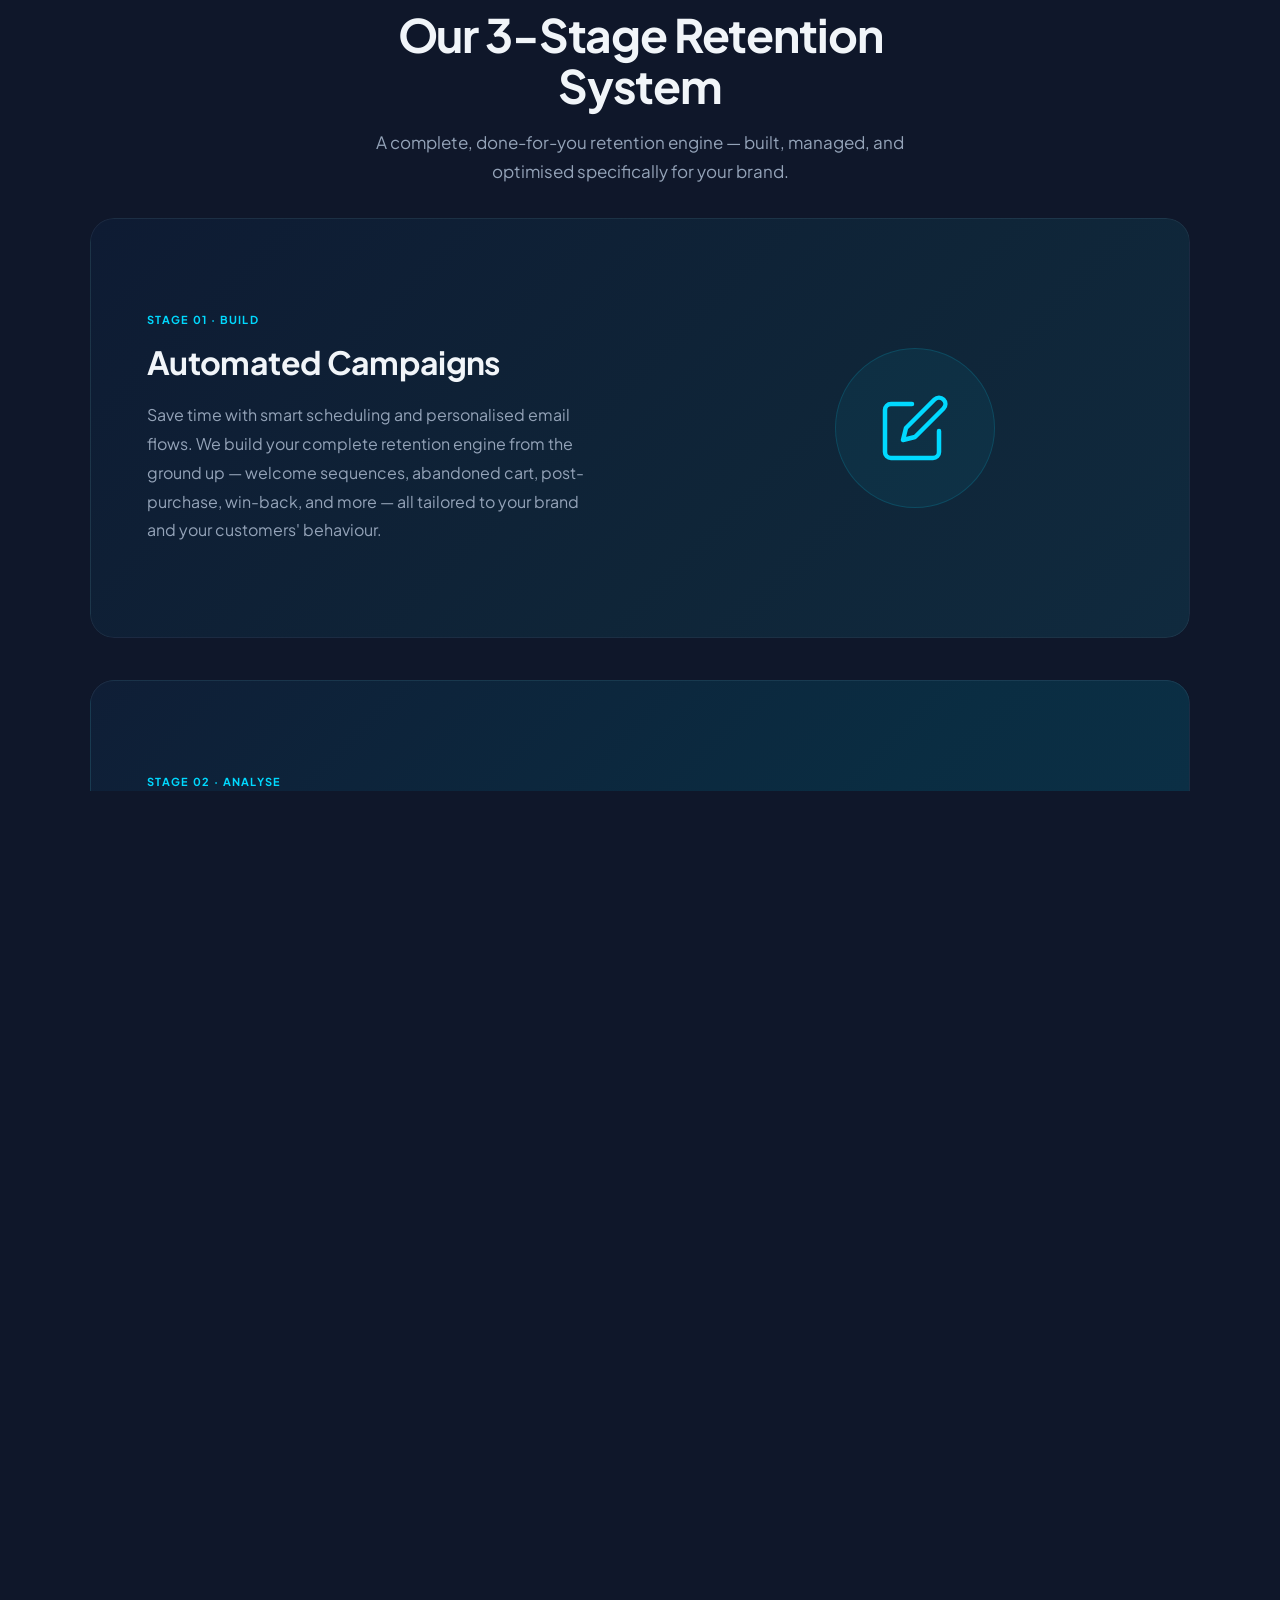
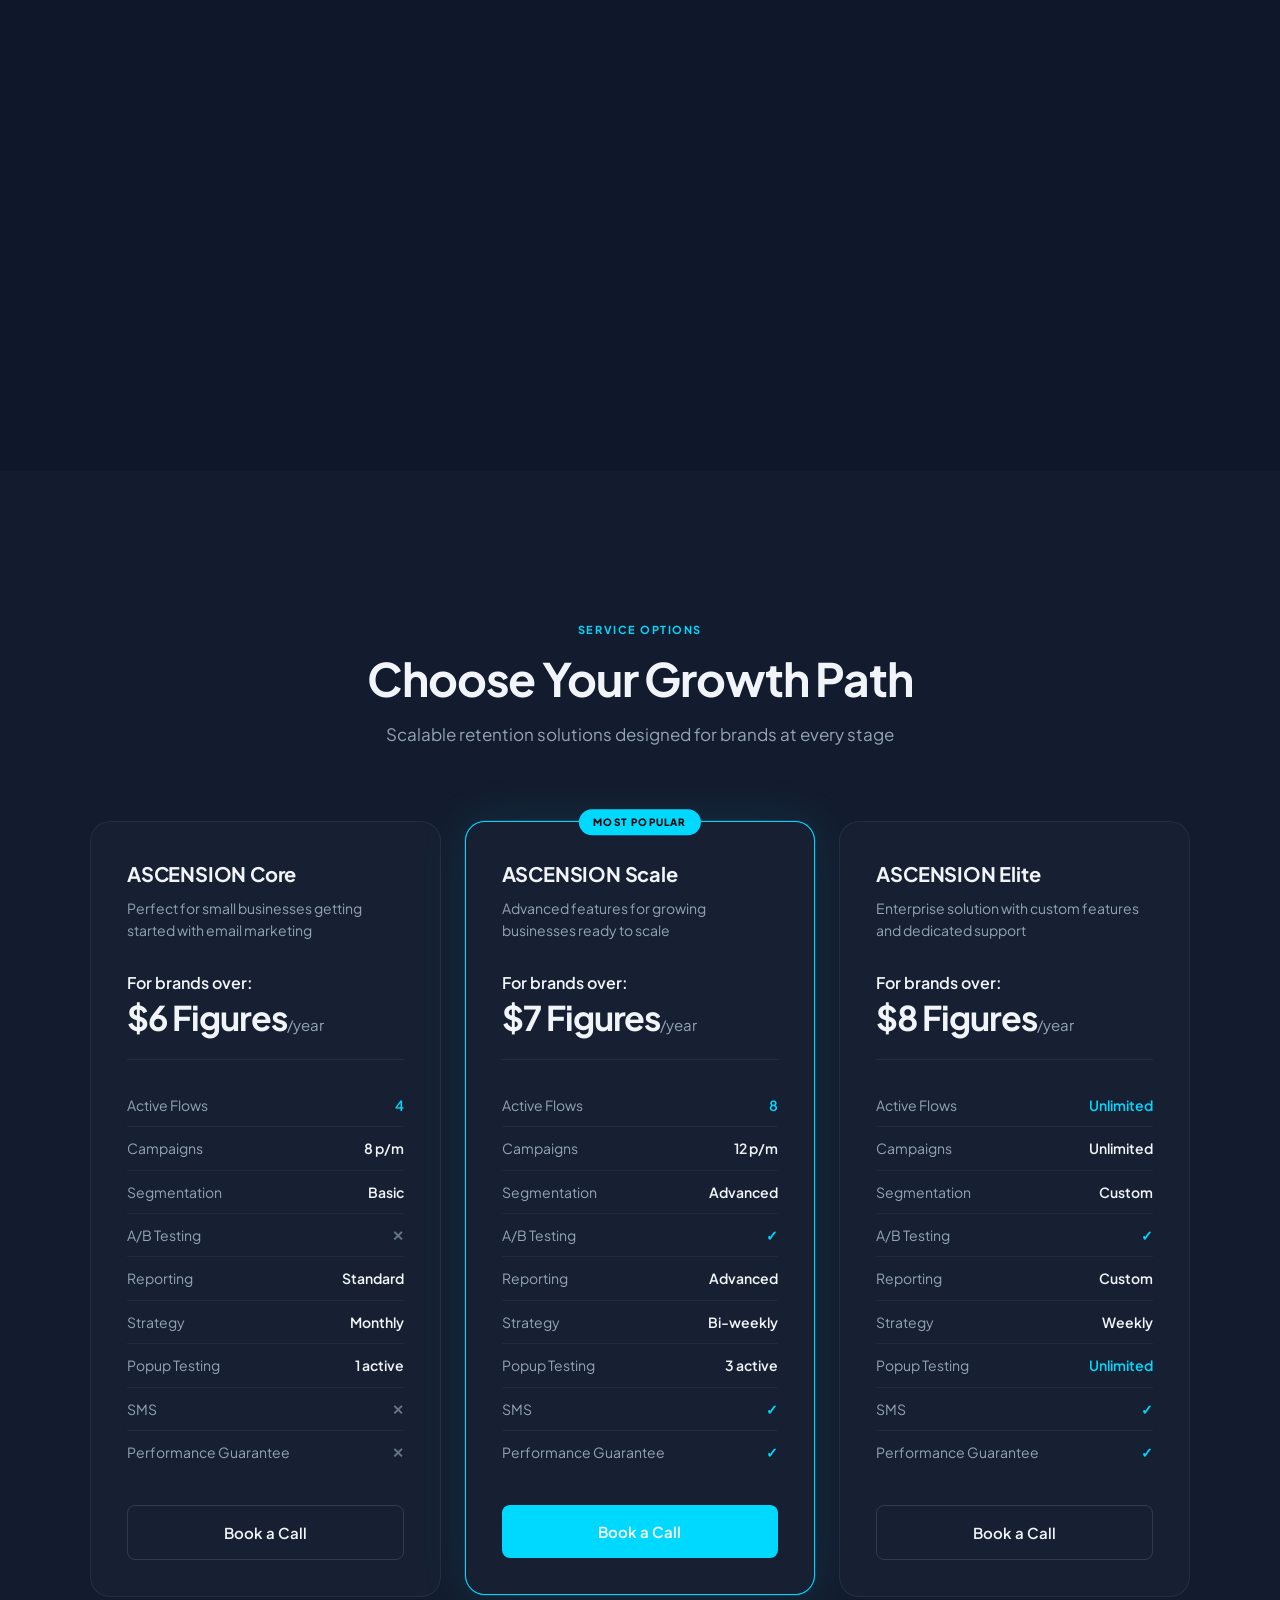
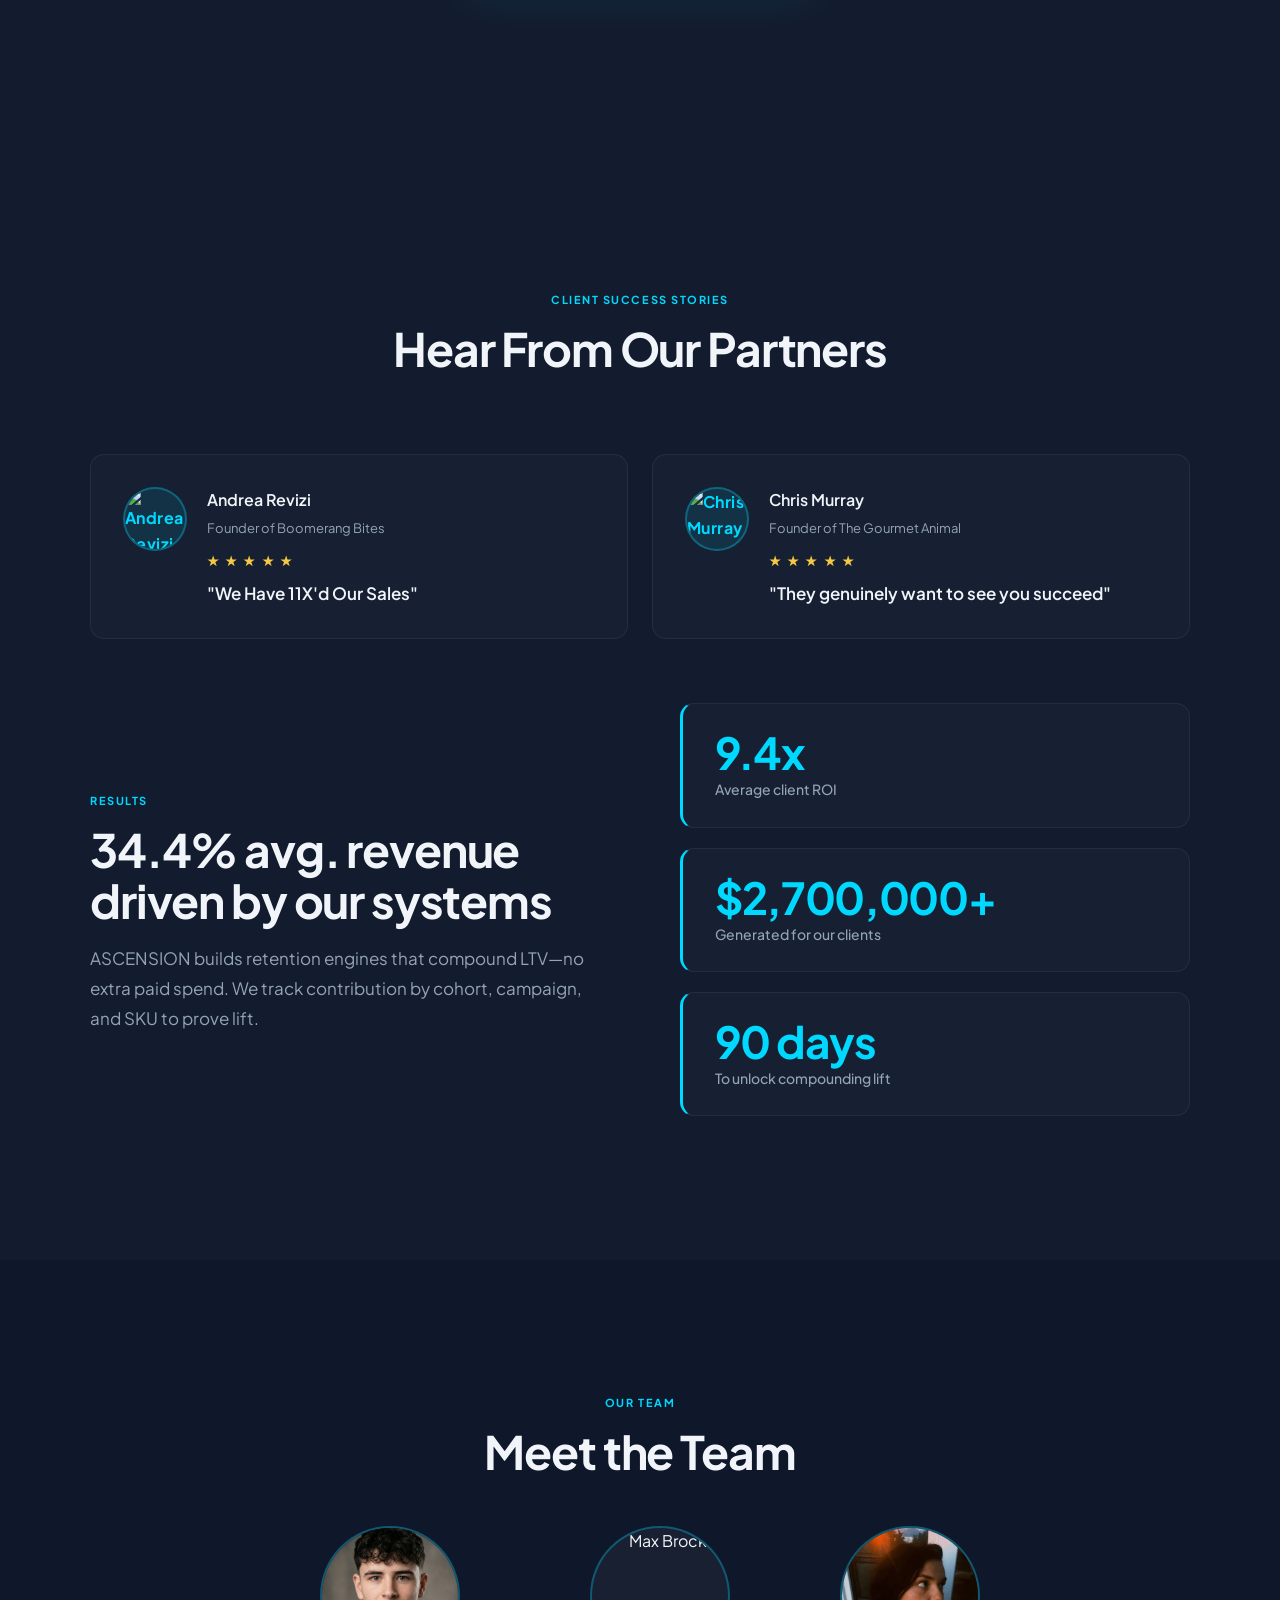
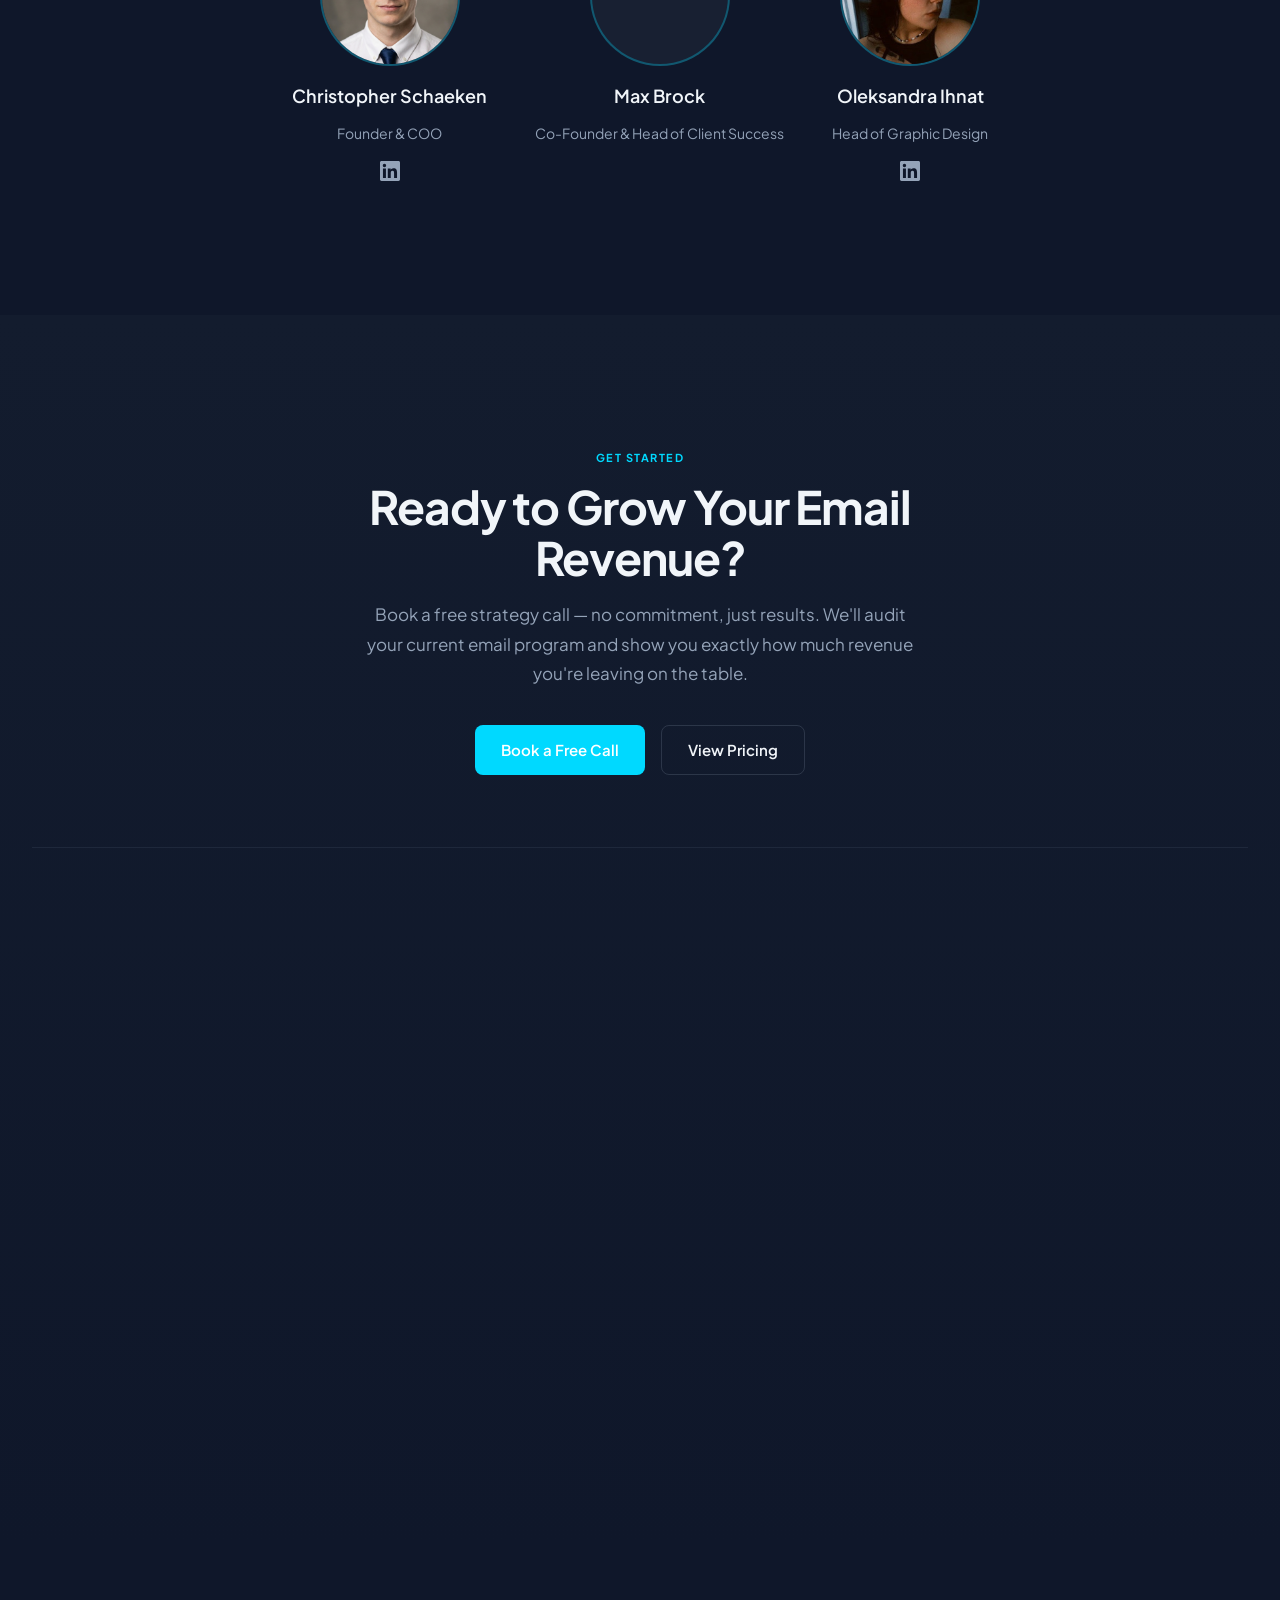
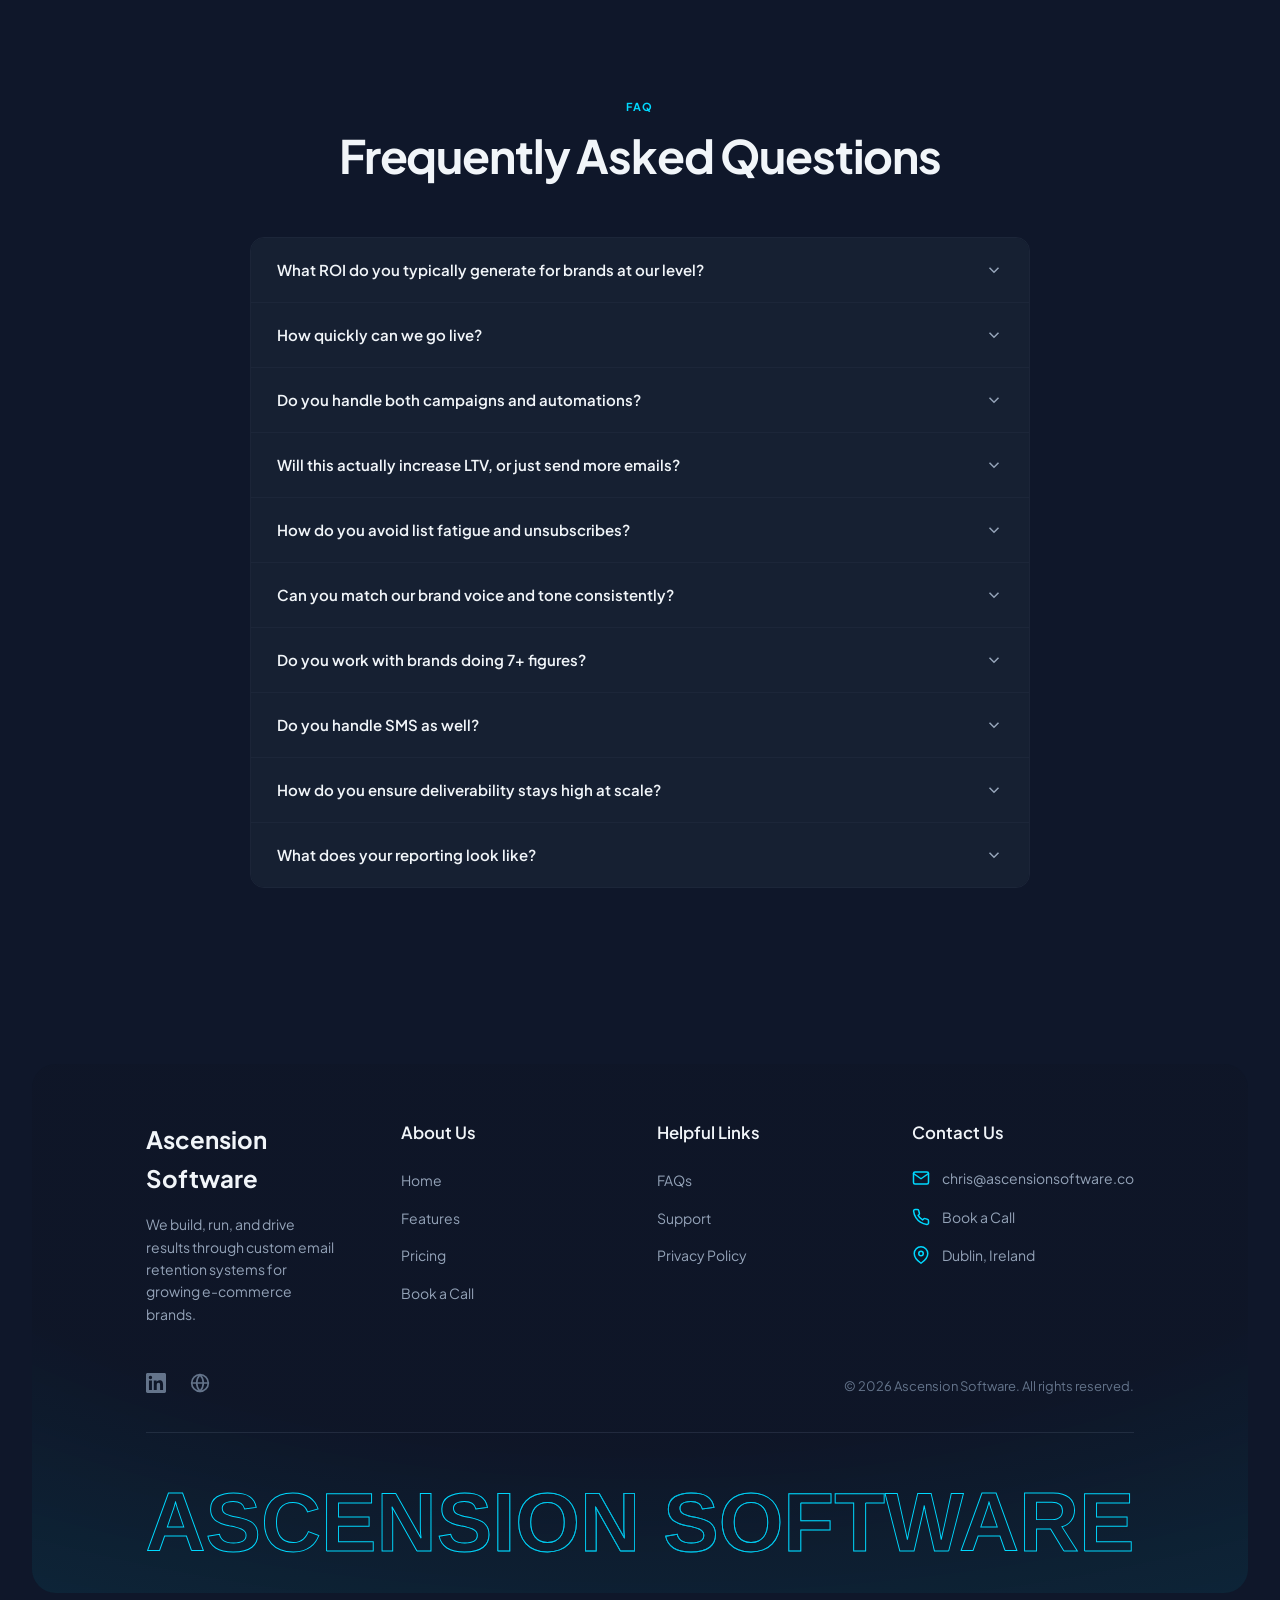
==== commit 2f9532ce: "ascension core button colour fix" ====
--- a/index.html
+++ b/index.html
@@ -548,7 +548,7 @@
             <li><span class="feature-name">Performance Guarantee</span><span class="feature-value feature-value--no">✕</span></li>
           </ul>
 
-          <a class="cta-button" href="#book">Book a Call</a>
+          <a class="cta-button cta-button--ghost" href="#book">Book a Call</a>
         </div>
 
         <!-- ---- SCALE (featured) ---- -->
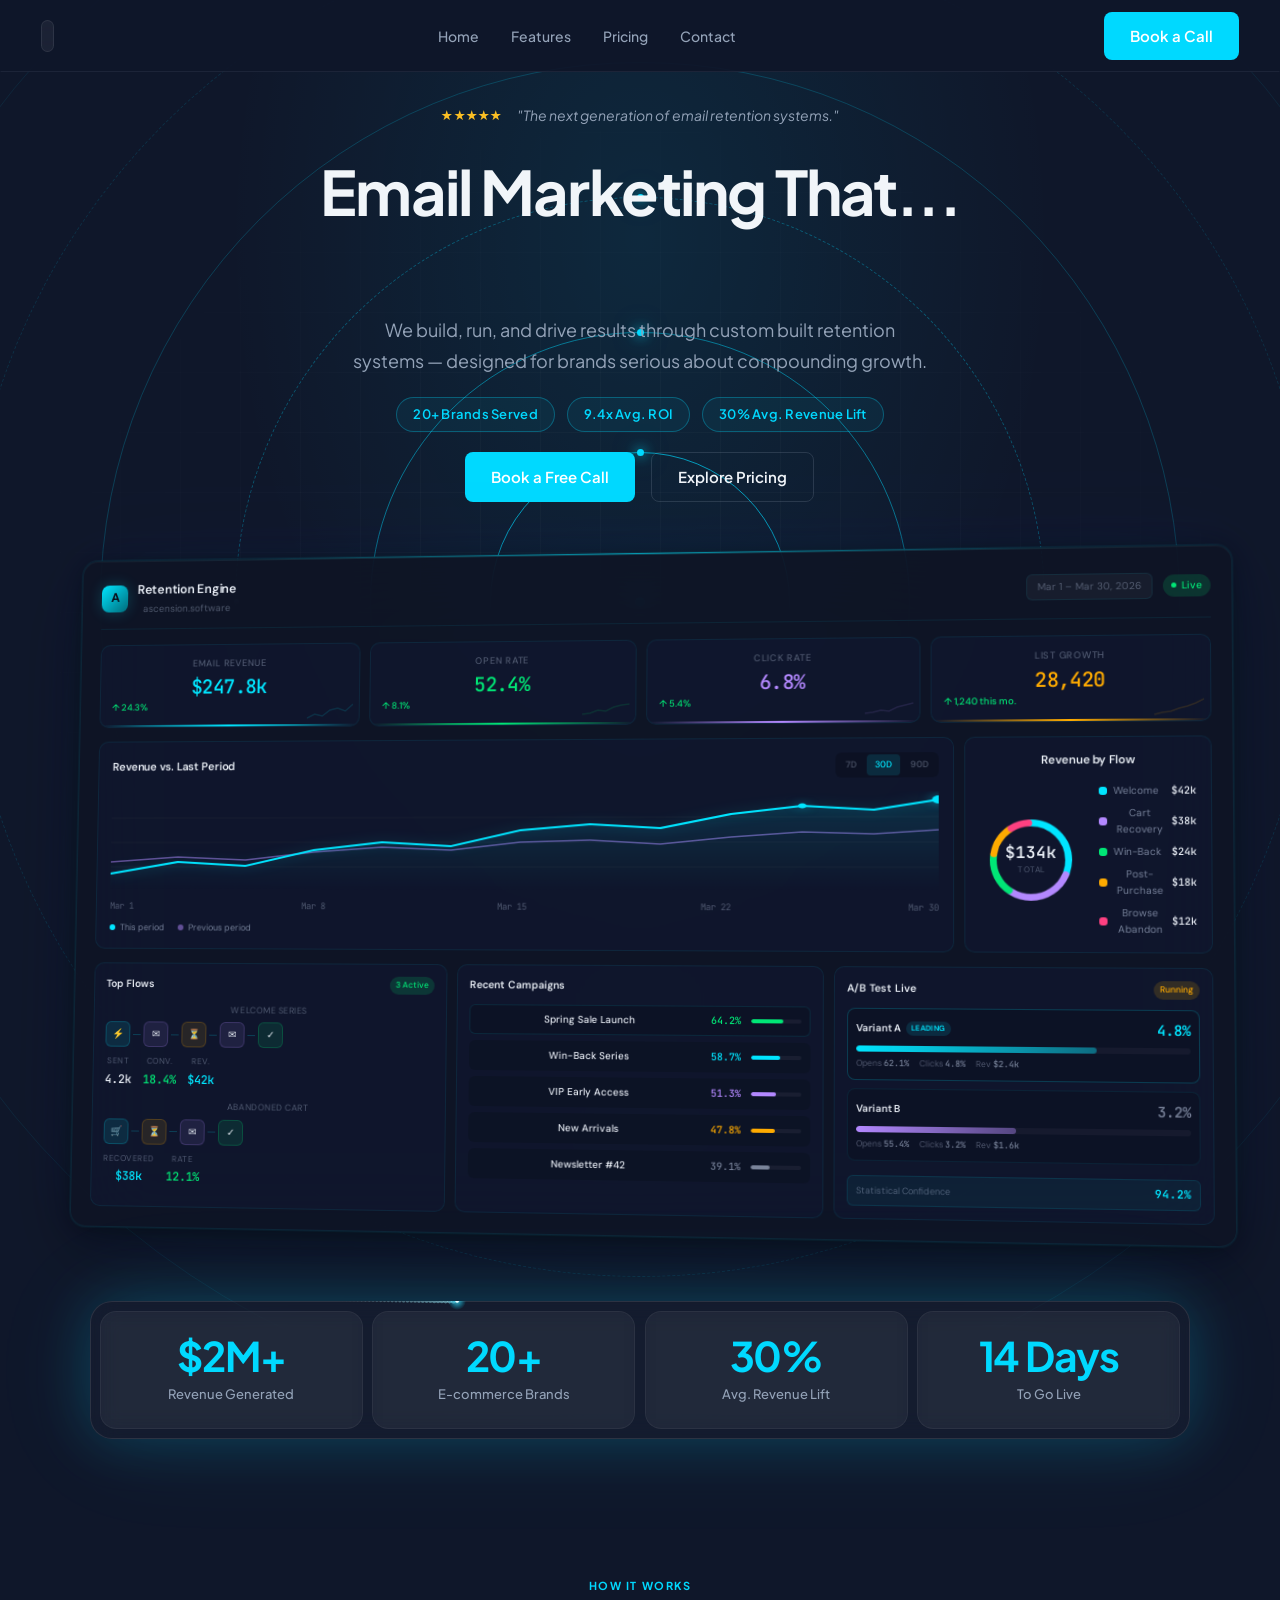
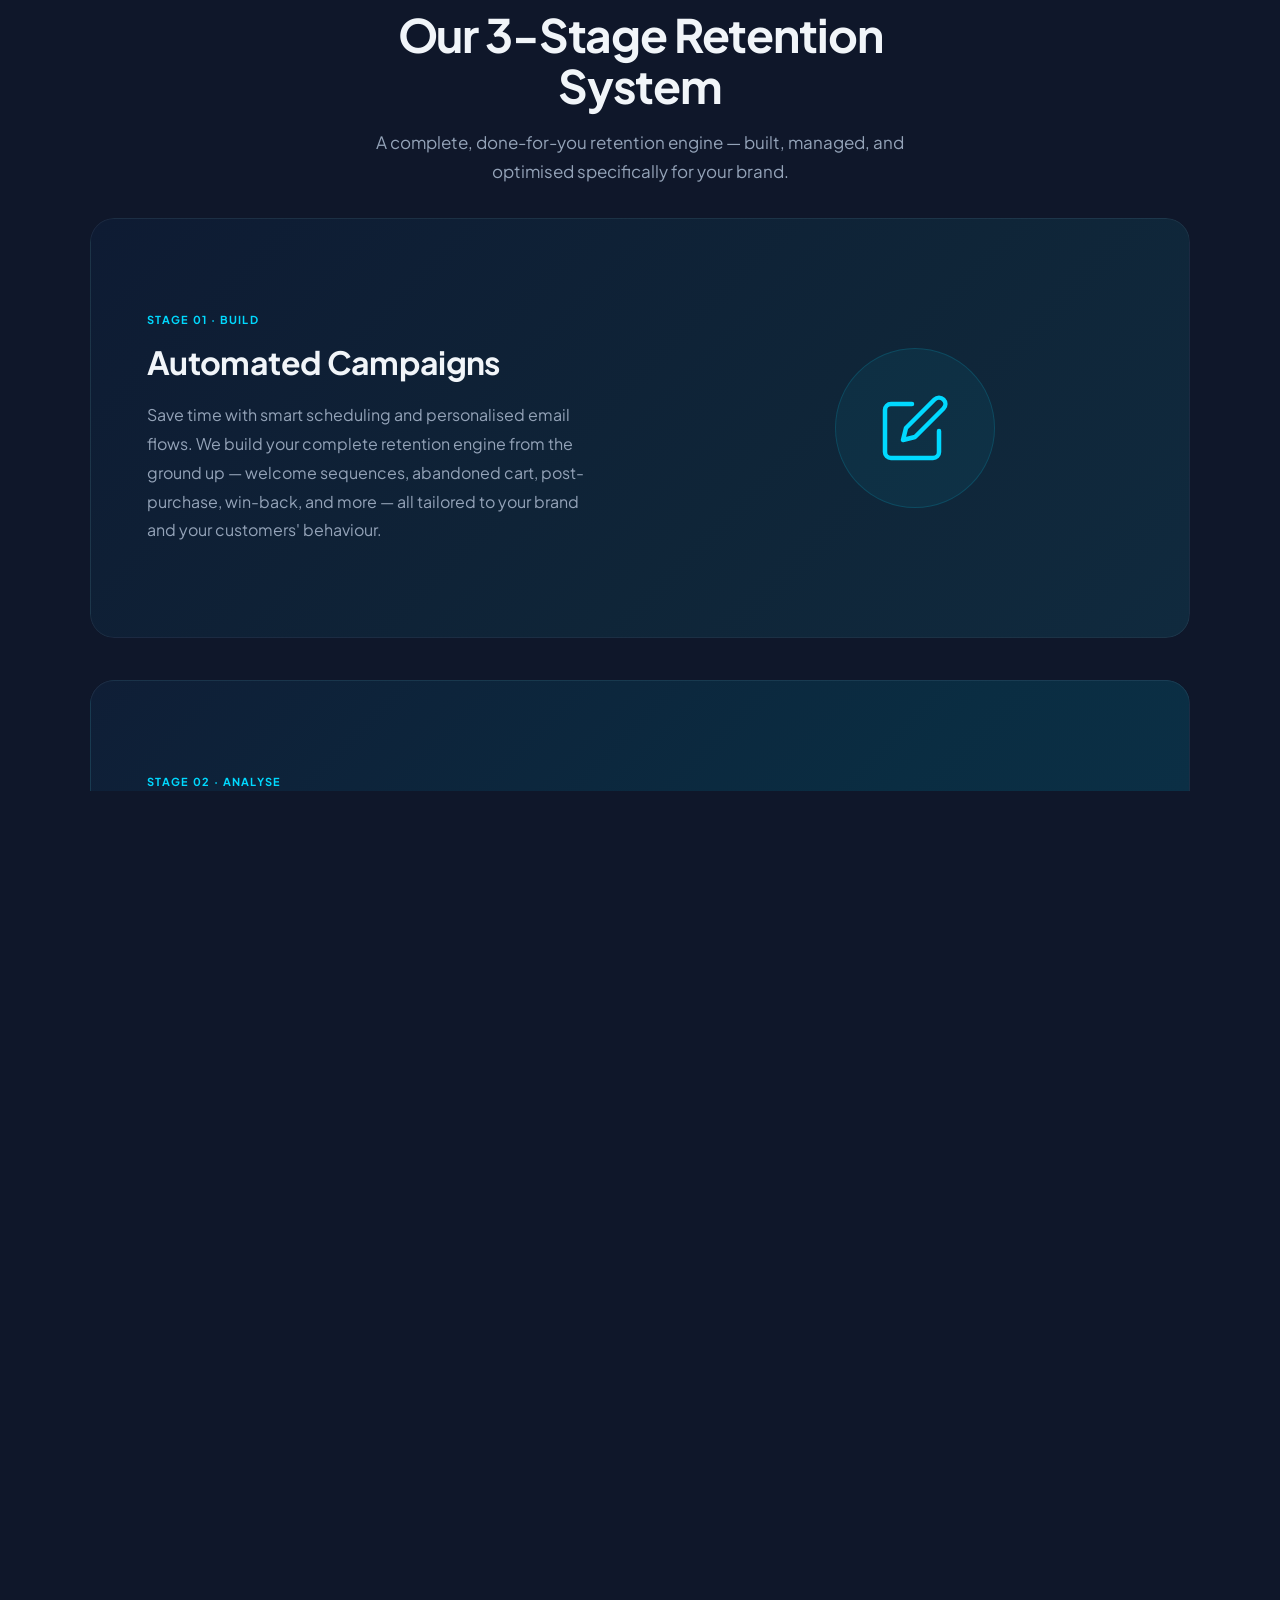
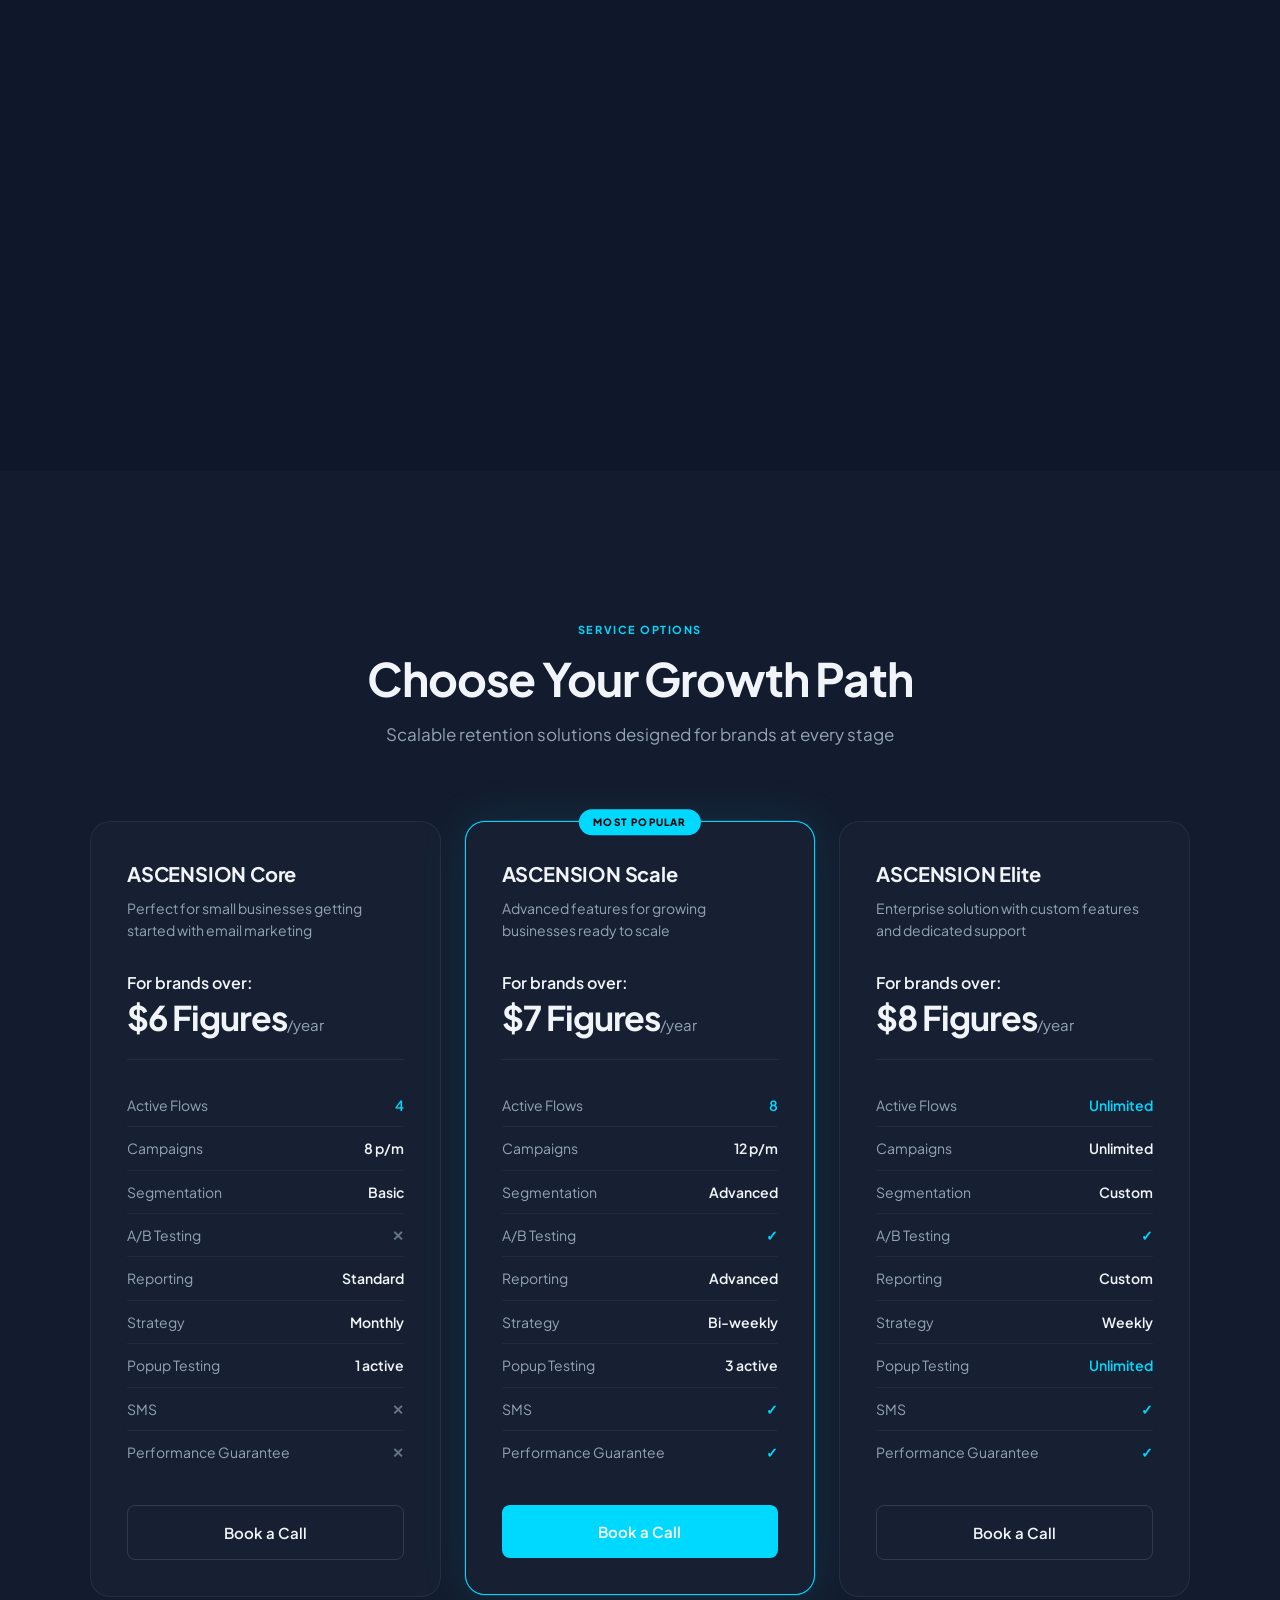
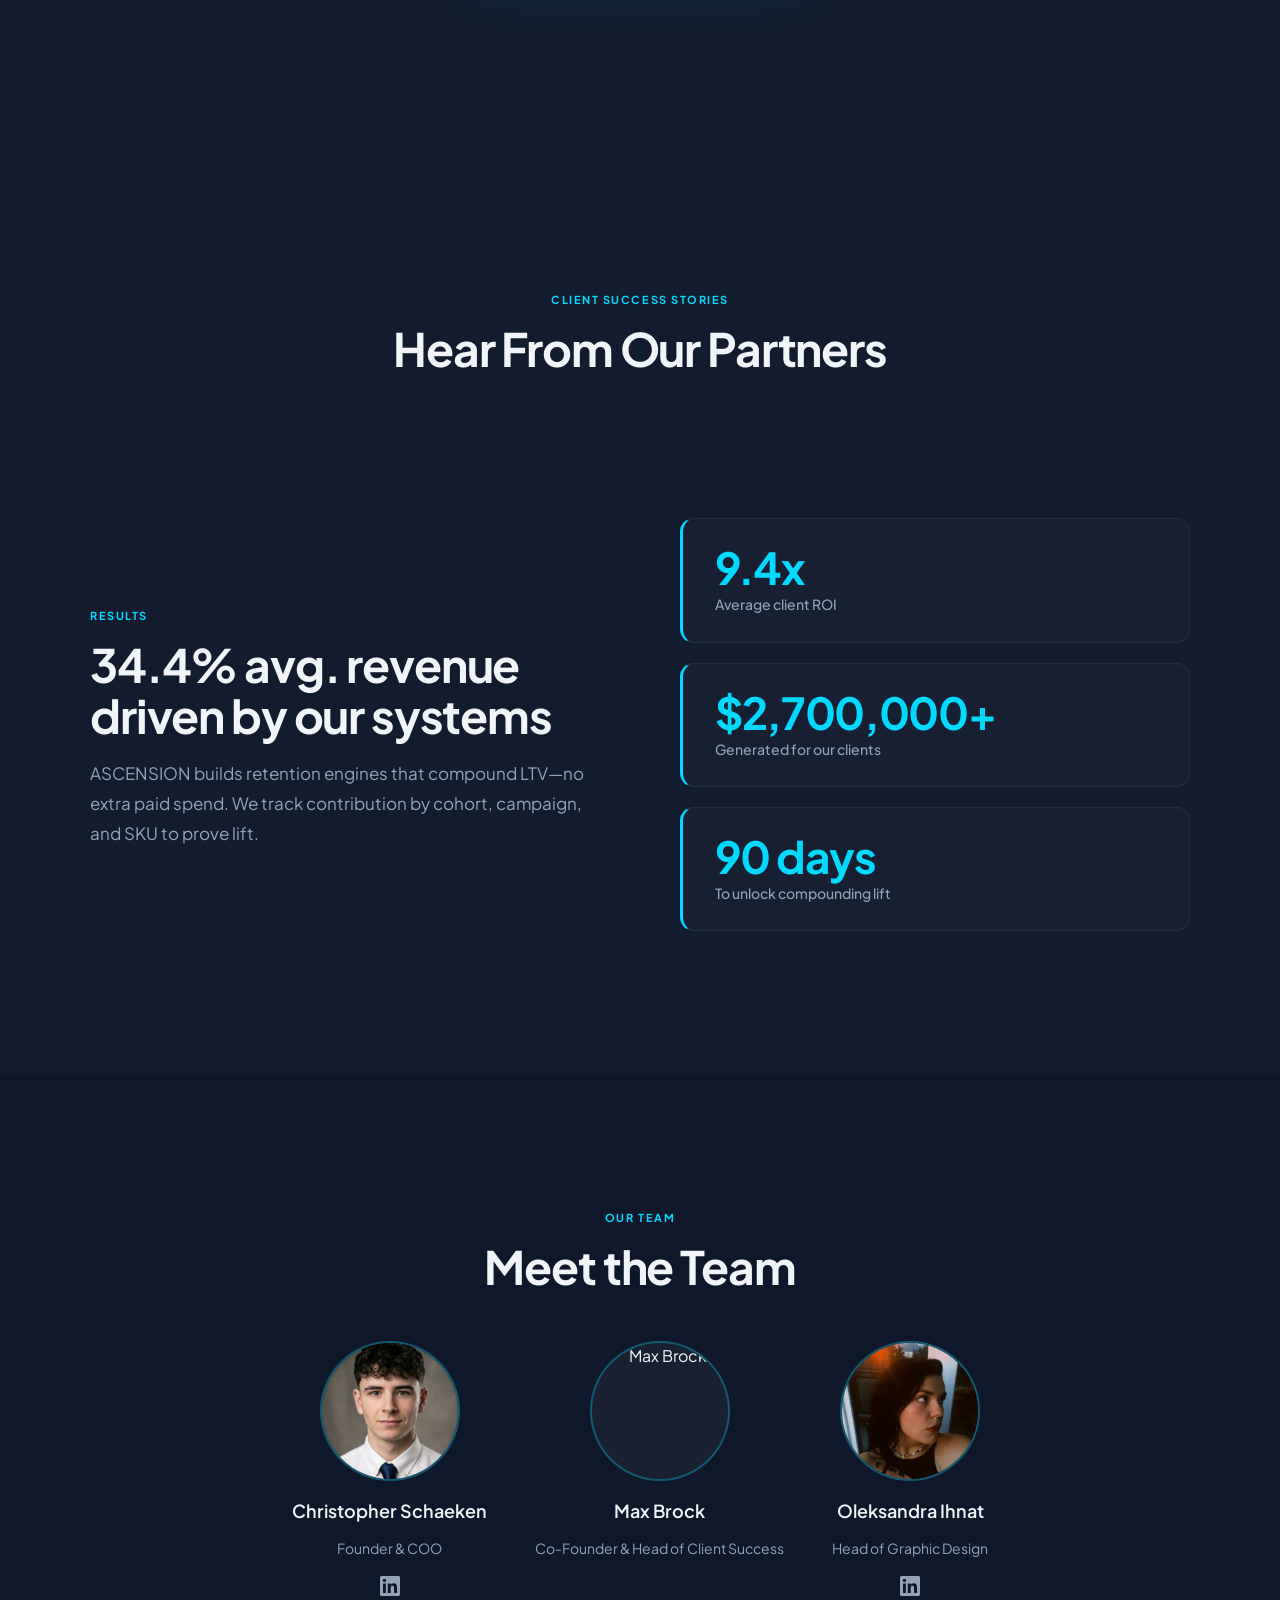
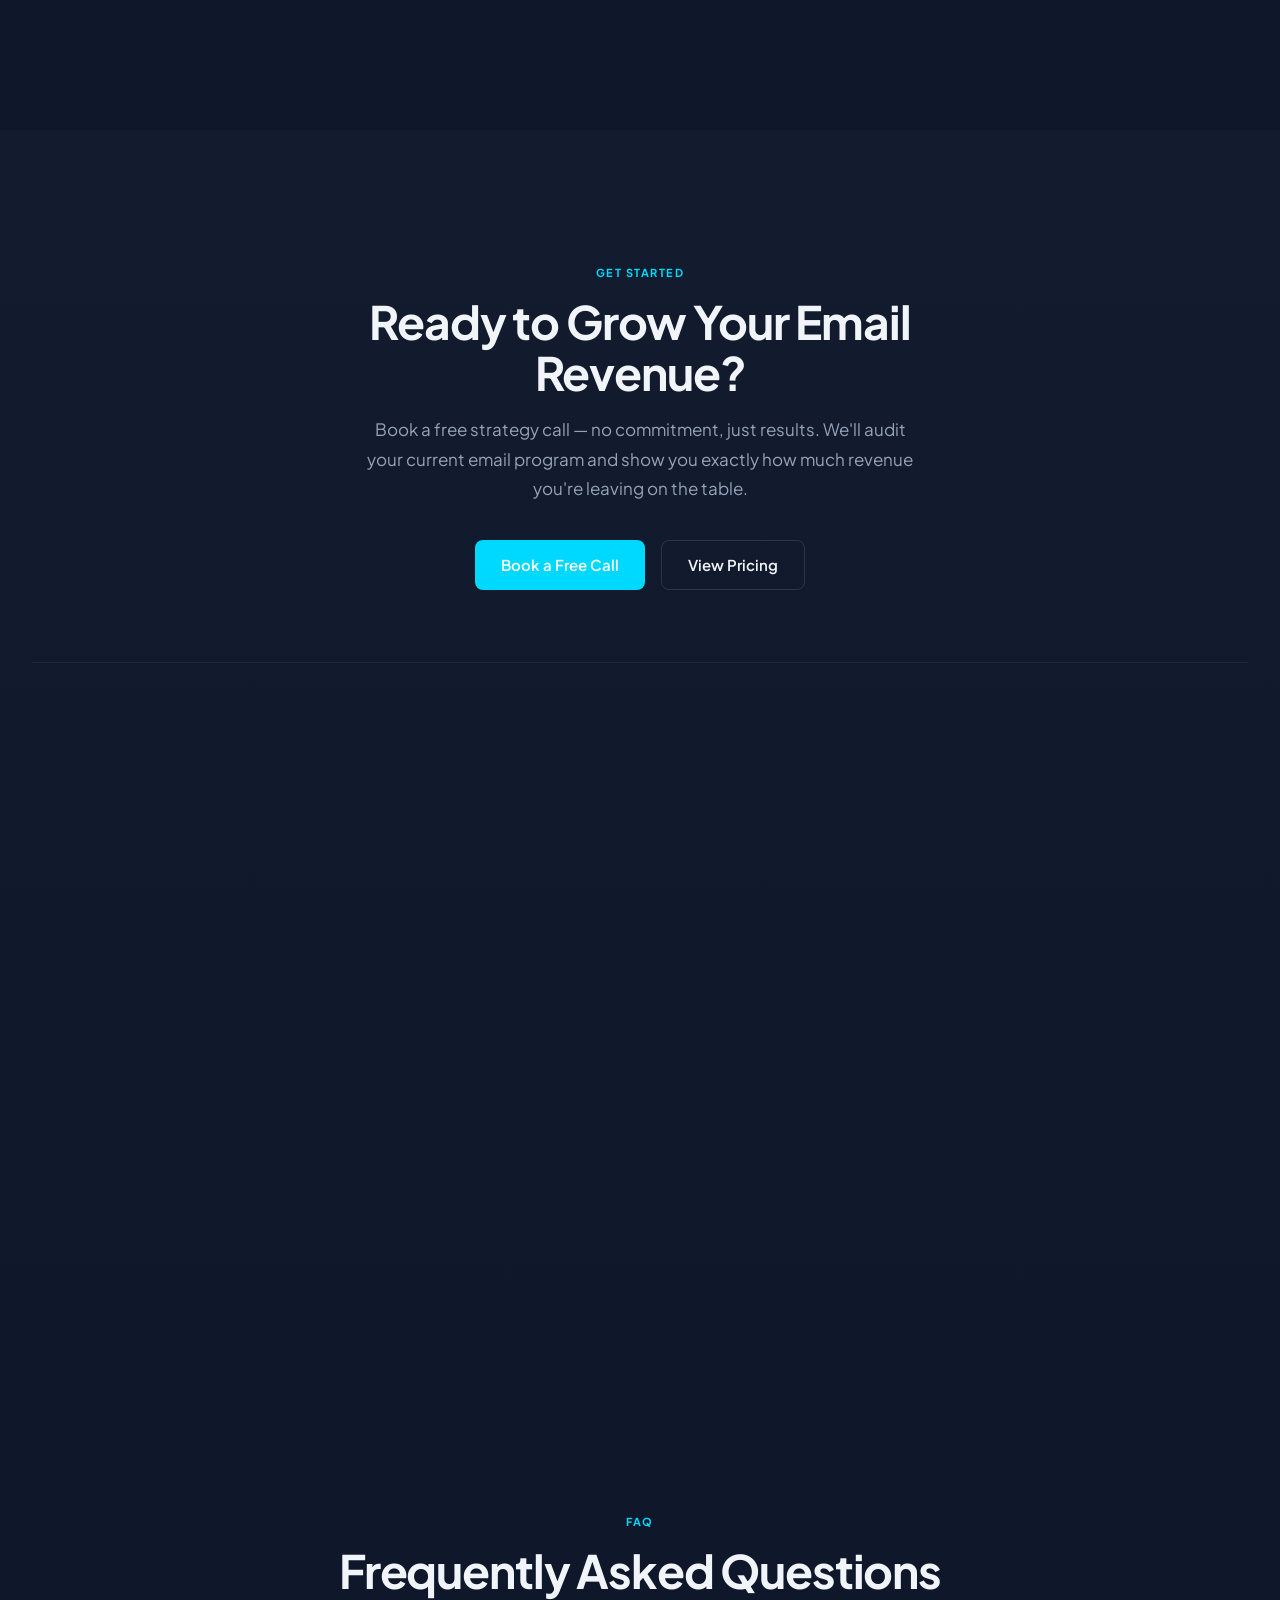
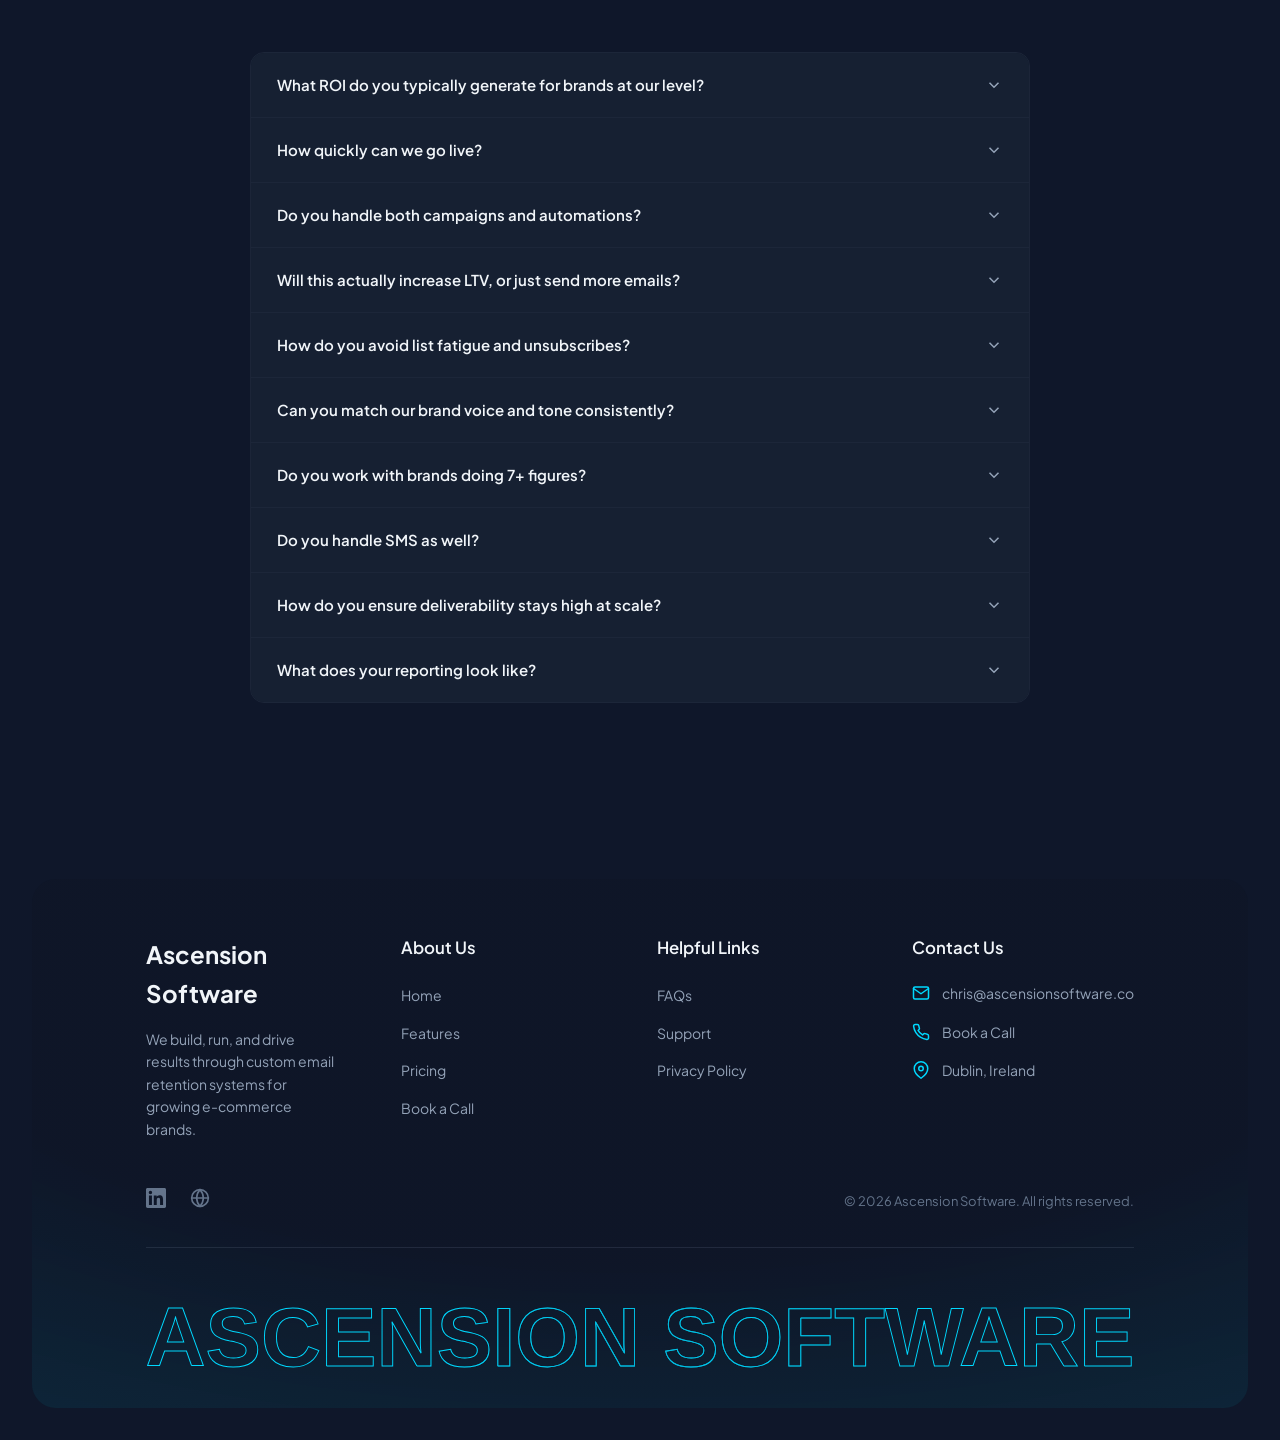
==== commit 5a652381: "commented out client testimonials ." ====
--- a/index.html
+++ b/index.html
@@ -619,7 +619,7 @@
 
         <!-- Testimonial cards -->
         <div class="results__testimonials">
-          <div class="testimonial-card reveal" data-delay="1">
+          <!-- <div class="testimonial-card reveal" data-delay="1">
             <div class="testimonial-card__pfp"><img src="andre.jpg" alt="Andrea Revizi" loading="lazy" width="56" height="56"></div>
             <div class="testimonial-card__body">
               <div class="testimonial-card__name">Andrea Revizi</div>
@@ -627,8 +627,8 @@
               <div class="testimonial-card__stars">★ ★ ★ ★ ★</div>
               <blockquote class="testimonial-card__quote">"We Have 11X'd Our Sales"</blockquote>
             </div>
-          </div>
-          <div class="testimonial-card reveal" data-delay="2">
+          </div> -->
+          <!-- <div class="testimonial-card reveal" data-delay="2">
             <div class="testimonial-card__pfp"><img src="chris.webp" alt="Chris Murray" loading="lazy" width="56" height="56"></div>
             <div class="testimonial-card__body">
               <div class="testimonial-card__name">Chris Murray</div>
@@ -636,7 +636,7 @@
               <div class="testimonial-card__stars">★ ★ ★ ★ ★</div>
               <blockquote class="testimonial-card__quote">"They genuinely want to see you succeed"</blockquote>
             </div>
-          </div>
+          </div> -->
         </div>
 
         <!-- Results copy + stat cards -->
